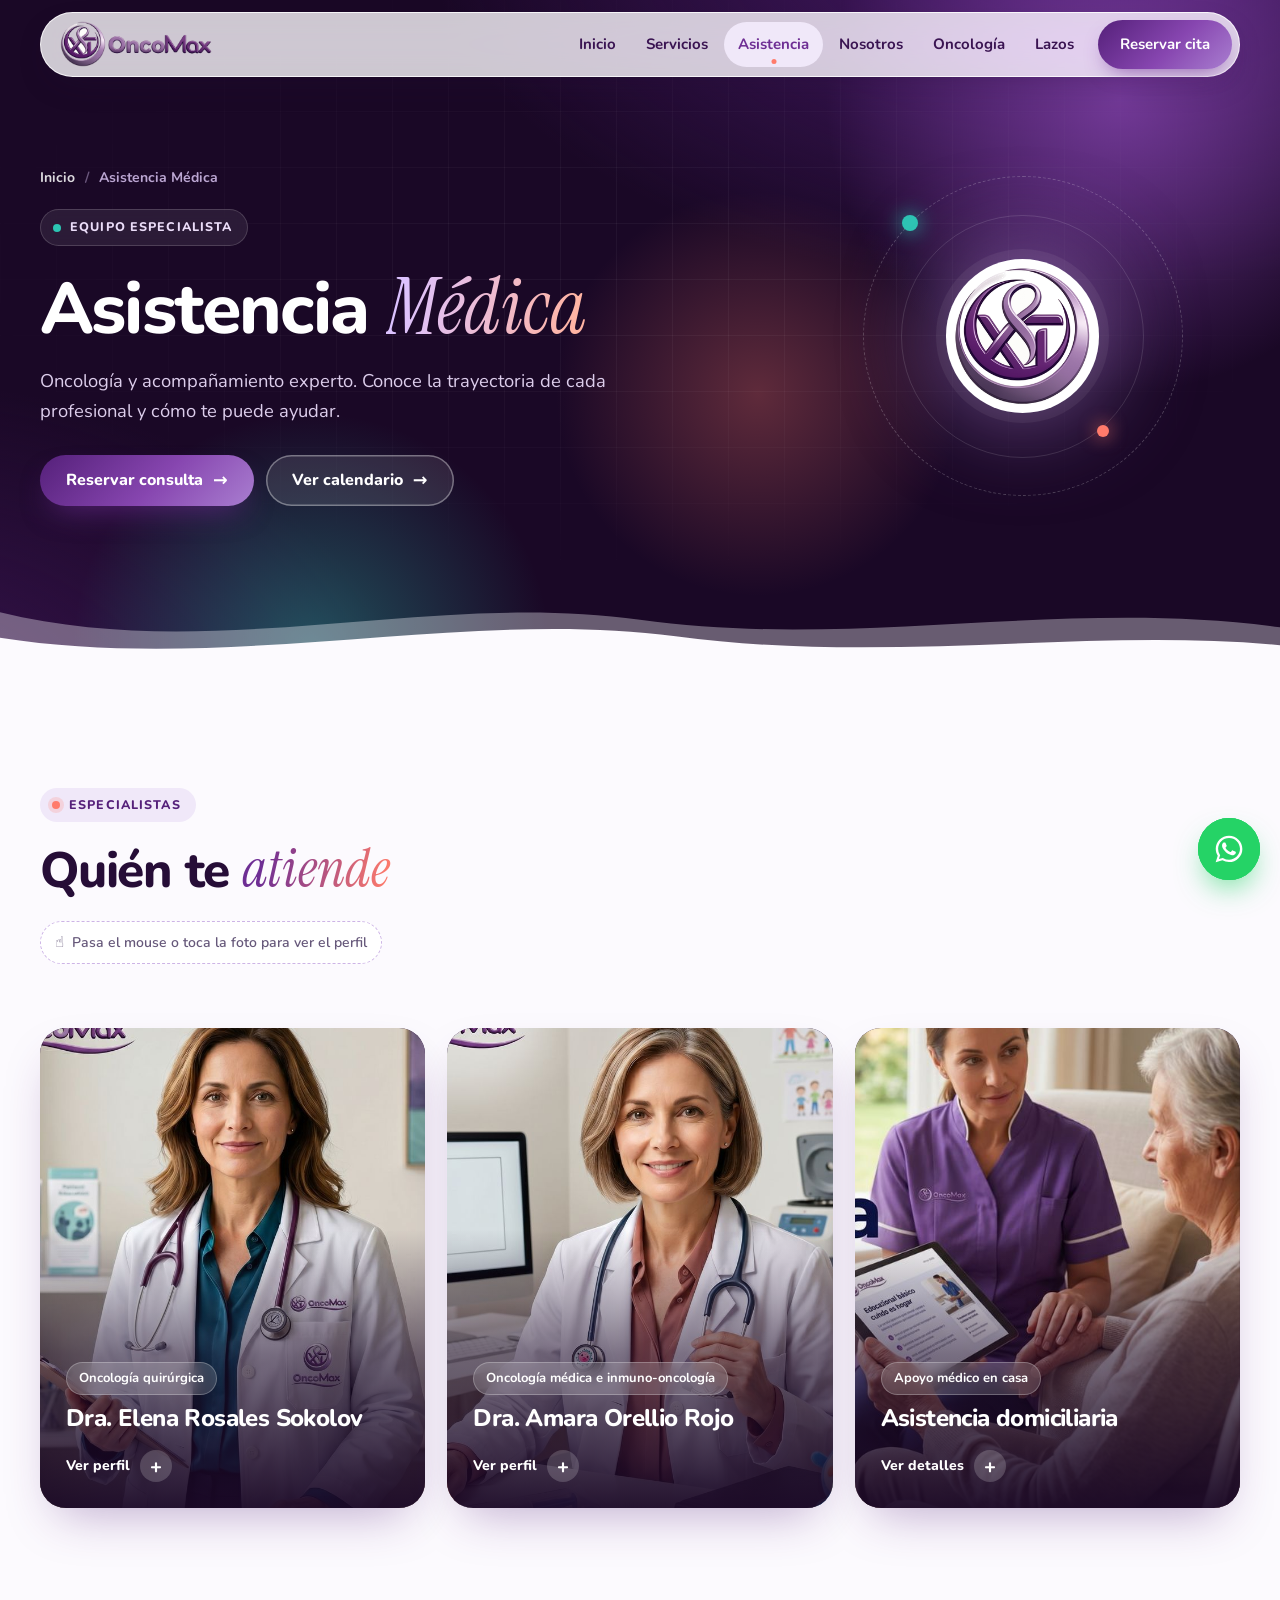
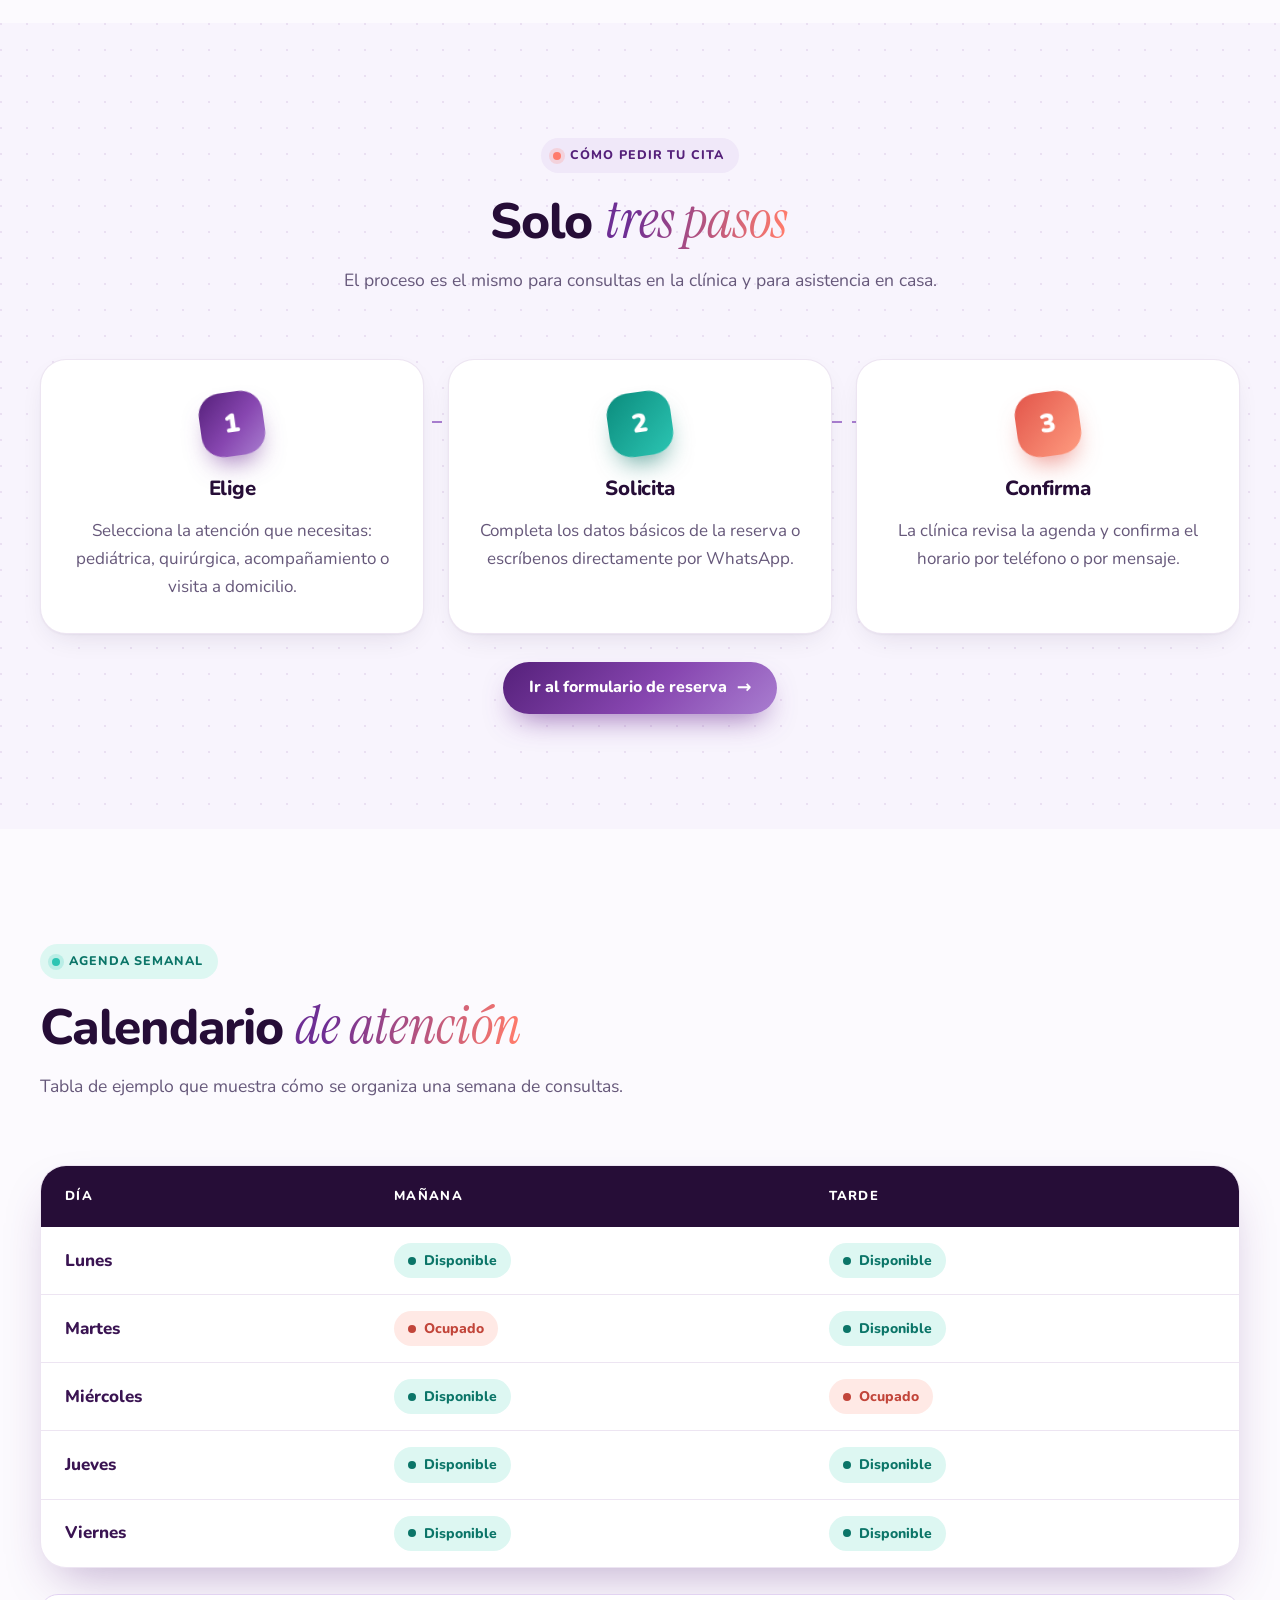
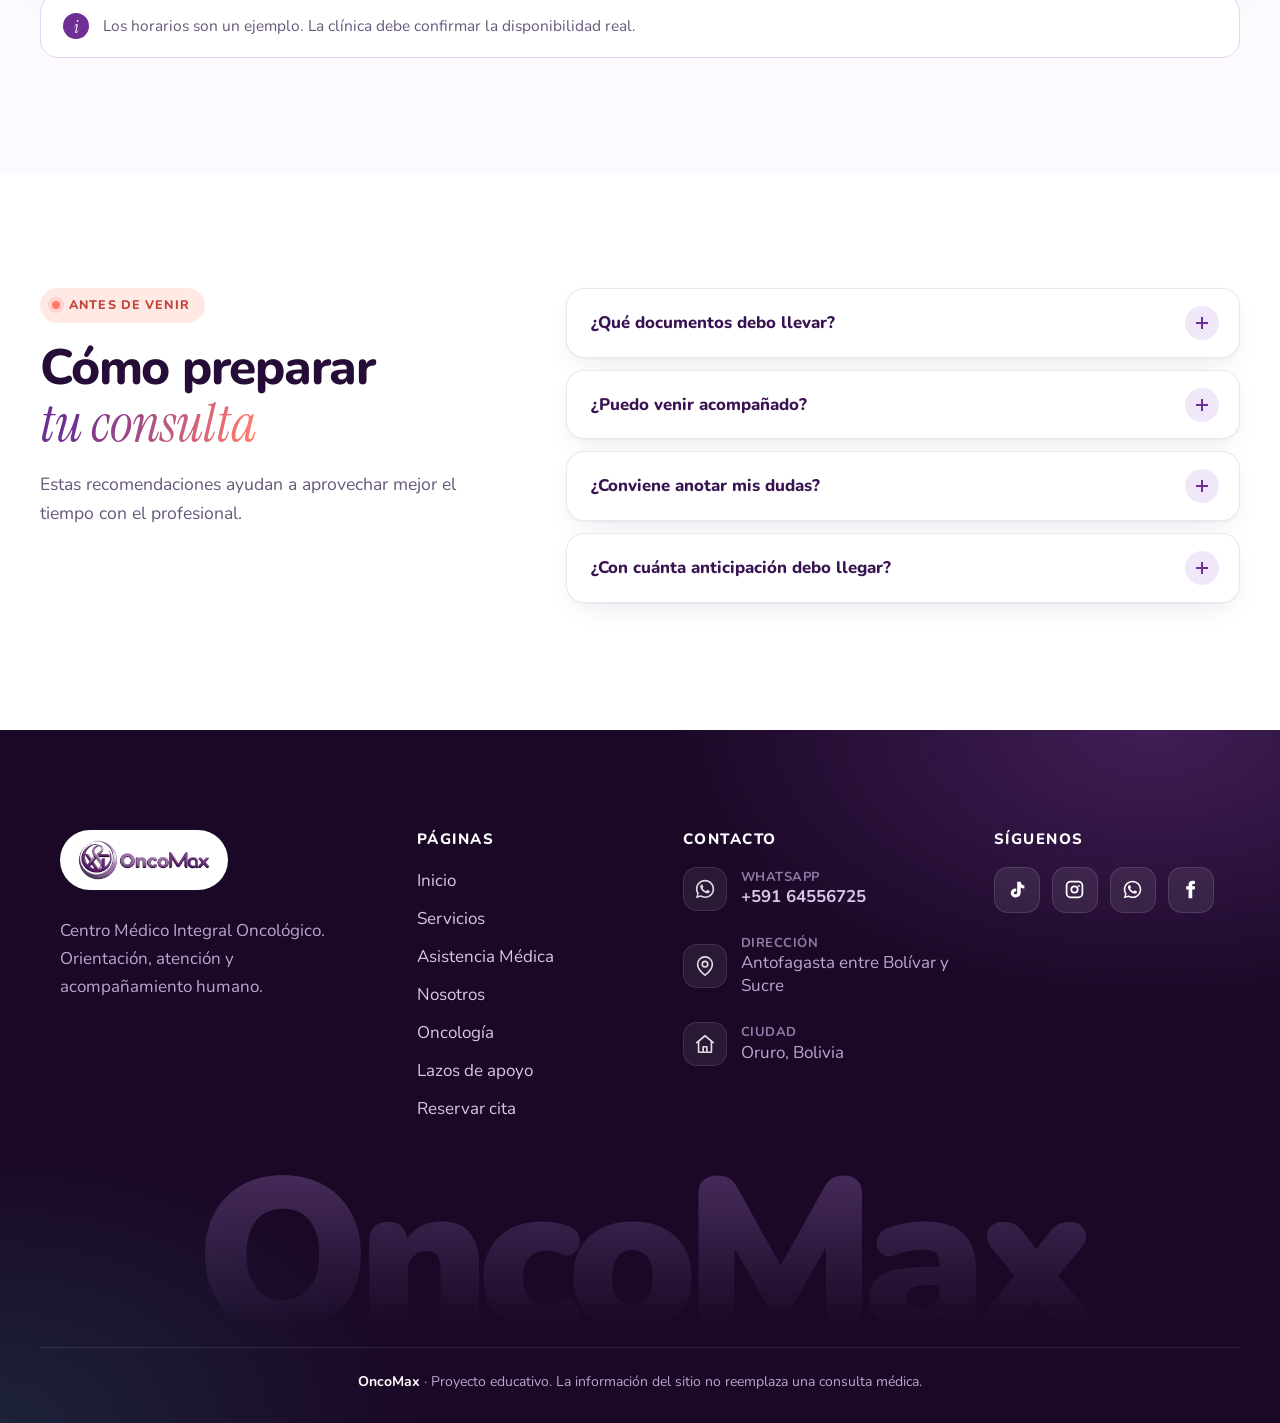
==== asistencia.html @ a29e319a "Add files via upload" ====
<!DOCTYPE html>
<html lang="es">
<head>
  <!-- Datos tecnicos de la pagina. -->
  <meta charset="UTF-8">
  <meta name="viewport" content="width=device-width, initial-scale=1.0">
  <meta name="description" content="Especialistas de OncoMax, calendario de atención y pasos para solicitar una consulta.">
  <meta name="theme-color" content="#260D37">
  <title>Asistencia Médica | OncoMax</title>
  <link rel="icon" href="assets/img/logo-simbolo.png">
  <!-- Tipografias: Nunito (redondeada como el logo) e Instrument Serif para los acentos. -->
  <link rel="preconnect" href="https://fonts.googleapis.com">
  <link rel="preconnect" href="https://fonts.gstatic.com" crossorigin>
  <link rel="stylesheet" href="https://fonts.googleapis.com/css2?family=Instrument+Serif:ital@0;1&amp;family=Nunito:wght@400..900&amp;display=swap">
  <!-- Todos los estilos del sitio viven en un solo archivo compartido. -->
  <link rel="stylesheet" href="assets/css/estilos.css">
</head>
<body>
  <!-- Barra de progreso de lectura (solo decorativa). -->
  <div class="progreso" aria-hidden="true"></div>

  <!-- ================= CABECERA ================= -->
  <header class="cabecera">
    <div class="cabecera__interior">
      <!-- El logo siempre lleva al inicio. -->
      <a class="marca" href="index.html" aria-label="OncoMax, ir al inicio">
        <img src="assets/img/logo-oncomax-horizontal.png" alt="OncoMax" width="152" height="46">
      </a>

      <!-- Casilla escondida que abre el menu en celular; el label es el boton. -->
      <input class="nav-toggle" id="nav-toggle" type="checkbox" aria-label="Abrir o cerrar el menu">
      <label class="hamburguesa" for="nav-toggle" aria-hidden="true">
        <span></span><span></span><span></span>
      </label>

      <nav class="nav" aria-label="Principal">
        <a href="index.html">Inicio</a>
        <a href="servicios.html">Servicios</a>
        <a class="activo" aria-current="page" href="asistencia.html">Asistencia</a>
        <a href="nosotros.html">Nosotros</a>
        <a href="oncologia.html">Oncología</a>
        <a href="lazos.html">Lazos</a>
        <a class="nav__cta" href="reserva.html">Reservar cita</a>
      </nav>
    </div>
  </header>

  <main>
    <!-- ================= CABECERA DE LA PAGINA ================= -->
    <section class="cabeza">
      <div class="fondo-vivo" aria-hidden="true"><span class="mancha mancha--1"></span><span class="mancha mancha--2"></span><span class="mancha mancha--3"></span></div>
      <div class="cabeza__interior">
        <div class="cabeza__texto">
          <nav class="migas entrada" aria-label="Ruta"><a href="index.html">Inicio</a><span aria-hidden="true">/</span><span>Asistencia Médica</span></nav>
          <span class="etiqueta etiqueta--brillo entrada" style="--d:1">Equipo especialista</span>
          <h1 class="entrada" style="--d:2">Asistencia <em>Médica</em></h1>
          <p class="entrada" style="--d:3">Oncología y acompañamiento experto. Conoce la trayectoria de cada
             profesional y cómo te puede ayudar.</p>
          <div class="acciones entrada" style="--d:4">
            <a class="boton" href="reserva.html">Reservar consulta</a>
            <a class="boton boton--vidrio" href="#calendario">Ver calendario</a>
          </div>
        </div>
        <div class="orbita entrada" style="--d:3" aria-hidden="true"><span></span><img src="assets/img/logo-simbolo.png" alt=""><span></span></div>
      </div>
      <svg class="ola" viewBox="0 0 1440 120" preserveAspectRatio="none" aria-hidden="true">
        <path d="M0,38 C240,108 480,8 720,48 C960,88 1200,18 1440,58 L1440,120 L0,120 Z"/>
        <path d="M0,72 C260,120 520,32 760,70 C1000,108 1220,58 1440,82 L1440,120 L0,120 Z"/>
      </svg>
    </section>

    <!-- ================= ESPECIALISTAS ================= -->
    <section class="seccion">
      <div class="seccion__interior">
        <div class="titulo-seccion revelar">
          <span class="etiqueta">Especialistas</span>
          <h2>Quién te <em>atiende</em></h2>
          <span class="pista-uso">Pasa el mouse o toca la foto para ver el perfil</span>
        </div>

        <div class="grid grid--3 escalonado">
          <article class="perfil" tabindex="0" style="--foco: 52% 35%; --zoom: 1.3">
            <!-- img muestra la foto guardada en assets/img/web (version liviana). -->
            <img class="perfil__foto" src="assets/img/web/dra-elena-rosales.jpg" alt="Dra. Elena Rosales" loading="lazy">
            <div class="perfil__base">
              <span class="chip">Oncología quirúrgica</span>
              <h2>Dra. Elena Rosales Sokolov</h2>
              <span class="pista">Ver perfil</span>
            </div>
            <div class="perfil__detalle">
              <h2>Dra. Elena Rosales Sokolov</h2>
              <p><b>Especialidad:</b> oncología quirúrgica.</p>
              <p><b>Enfoque:</b> evaluación y tratamiento quirúrgico de pacientes oncológicos,
                 con explicaciones claras antes y después del procedimiento.</p>
              <p><b>Atiende:</b> lunes, jueves y viernes.</p>
              <a class="boton boton--chico" href="reserva.html">Reservar consulta</a>
            </div>
          </article>

          <article class="perfil" tabindex="0" style="--foco: 55% 35%; --zoom: 1.3">
            <img class="perfil__foto" src="assets/img/web/dra-amara-orellio.jpg" alt="Dra. Amara Orellio" loading="lazy">
            <div class="perfil__base">
              <span class="chip">Oncología médica e inmuno-oncología</span>
              <h2>Dra. Amara Orellio Rojo</h2>
              <span class="pista">Ver perfil</span>
            </div>
            <div class="perfil__detalle">
              <h2>Dra. Amara Orellio Rojo</h2>
              <p><b>Especialidad:</b> oncología médica e inmuno-oncología.</p>
              <p><b>Enfoque:</b> tratamiento integral y seguimiento clínico del paciente
                 a lo largo de todo el proceso.</p>
              <p><b>Atiende:</b> martes, miércoles y viernes.</p>
              <a class="boton boton--chico" href="reserva.html">Reservar consulta</a>
            </div>
          </article>

          <article class="perfil" tabindex="0" style="--foco: 100% 30%; --zoom: 1.3">
            <img class="perfil__foto" src="assets/img/web/asistencia-domiciliaria.jpg" alt="Asistencia domiciliaria" loading="lazy">
            <div class="perfil__base">
              <span class="chip">Apoyo médico en casa</span>
              <h2>Asistencia domiciliaria</h2>
              <span class="pista">Ver detalles</span>
            </div>
            <div class="perfil__detalle">
              <h2>Asistencia domiciliaria</h2>
              <p><b>¿Qué es?</b> Un servicio para orientar y acompañar a pacientes que
                 necesitan apoyo médico básico desde su hogar.</p>
              <p><b>Incluye:</b> control básico, orientación de cuidados y coordinación
                 con el especialista responsable.</p>
              <a class="boton boton--chico" href="reserva.html">Solicitar visita</a>
            </div>
          </article>
        </div>
      </div>
    </section>

    <!-- ================= PASOS PARA RESERVAR ================= -->
    <section class="seccion seccion--suave">
      <div class="seccion__interior">
        <div class="titulo-seccion titulo-seccion--centro revelar">
          <span class="etiqueta">Cómo pedir tu cita</span>
          <h2>Solo <em>tres pasos</em></h2>
          <p>El proceso es el mismo para consultas en la clínica y para asistencia en casa.</p>
        </div>

        <div class="pasos escalonado">
          <article class="paso">
            <div class="paso__numero">1</div>
            <h3>Elige</h3>
            <p>Selecciona la atención que necesitas: pediátrica, quirúrgica, acompañamiento o visita a domicilio.</p>
          </article>
          <article class="paso">
            <div class="paso__numero">2</div>
            <h3>Solicita</h3>
            <p>Completa los datos básicos de la reserva o escríbenos directamente por WhatsApp.</p>
          </article>
          <article class="paso">
            <div class="paso__numero">3</div>
            <h3>Confirma</h3>
            <p>La clínica revisa la agenda y confirma el horario por teléfono o por mensaje.</p>
          </article>
        </div>

        <div class="acciones acciones--centro revelar">
          <a class="boton" href="reserva.html">Ir al formulario de reserva</a>
        </div>
      </div>
    </section>

    <!-- ================= CALENDARIO ================= -->
    <section class="seccion" id="calendario">
      <div class="seccion__interior">
        <div class="titulo-seccion revelar">
          <span class="etiqueta etiqueta--menta">Agenda semanal</span>
          <h2>Calendario <em>de atención</em></h2>
          <p>Tabla de ejemplo que muestra cómo se organiza una semana de consultas.</p>
        </div>

        <!-- La envoltura permite deslizar la tabla de lado en pantallas chicas. -->
        <div class="tabla-envoltura revelar">
          <table class="calendario">
            <thead>
              <tr><th>Día</th><th>Mañana</th><th>Tarde</th></tr>
            </thead>
            <tbody>
              <tr><td>Lunes</td><td><span class="estado estado--si">Disponible</span></td><td><span class="estado estado--si">Disponible</span></td></tr>
              <tr><td>Martes</td><td><span class="estado estado--no">Ocupado</span></td><td><span class="estado estado--si">Disponible</span></td></tr>
              <tr><td>Miércoles</td><td><span class="estado estado--si">Disponible</span></td><td><span class="estado estado--no">Ocupado</span></td></tr>
              <tr><td>Jueves</td><td><span class="estado estado--si">Disponible</span></td><td><span class="estado estado--si">Disponible</span></td></tr>
              <tr><td>Viernes</td><td><span class="estado estado--si">Disponible</span></td><td><span class="estado estado--si">Disponible</span></td></tr>
            </tbody>
          </table>
        </div>
        <!-- El calendario es demostrativo; el horario real se confirma al reservar. -->
        <p class="aviso revelar">Los horarios son un ejemplo. La clínica debe confirmar la disponibilidad real.</p>
      </div>
    </section>

    <!-- ================= PREPARAR LA CONSULTA ================= -->
    <section class="seccion seccion--blanca">
      <div class="seccion__interior dividido">
        <div class="dividido__lado revelar">
          <div class="titulo-seccion">
            <span class="etiqueta etiqueta--coral">Antes de venir</span>
            <h2>Cómo preparar <em>tu consulta</em></h2>
            <p>Estas recomendaciones ayudan a aprovechar mejor el tiempo con el profesional.</p>
          </div>
        </div>
        <div class="escalonado">
          <details>
            <summary>¿Qué documentos debo llevar?</summary>
            <p>Tu documento de identidad y los estudios médicos que tengas, aunque sean antiguos.</p>
          </details>
          <details>
            <summary>¿Puedo venir acompañado?</summary>
            <p>Sí. Una persona de confianza puede ayudarte a anotar las indicaciones del profesional.</p>
          </details>
          <details>
            <summary>¿Conviene anotar mis dudas?</summary>
            <p>Sí. Escribir las preguntas antes de la cita evita olvidarlas durante la conversación.</p>
          </details>
          <details>
            <summary>¿Con cuánta anticipación debo llegar?</summary>
            <p>Diez minutos antes del horario reservado son suficientes para el registro.</p>
          </details>
        </div>
      </div>
    </section>
  </main>

  <!-- Boton fijo: abre una conversacion de WhatsApp en otra pestaña. -->
  <a class="whatsapp-fijo" href="https://wa.me/59164556725" target="_blank" rel="noopener" aria-label="Abrir WhatsApp">
    <img src="assets/icons/whatsapp.svg" alt="">
    <span>¿Hablamos?</span>
  </a>

  <!-- ================= PIE DE PAGINA ================= -->
  <footer class="pie">
    <div class="pie__interior">
      <div>
        <a class="pie__logo" href="index.html"><img src="assets/img/logo-oncomax-horizontal.png" alt="OncoMax" width="132" height="40"></a>
        <p>Centro Médico Integral Oncológico. Orientación, atención y acompañamiento humano.</p>
      </div>
      <div>
        <h3>Páginas</h3>
        <ul>
          <li><a href="index.html">Inicio</a></li>
          <li><a href="servicios.html">Servicios</a></li>
          <li><a href="asistencia.html">Asistencia Médica</a></li>
          <li><a href="nosotros.html">Nosotros</a></li>
          <li><a href="oncologia.html">Oncología</a></li>
          <li><a href="lazos.html">Lazos de apoyo</a></li>
          <li><a href="reserva.html">Reservar cita</a></li>
        </ul>
      </div>
      <div>
        <h3>Contacto</h3>
        <ul class="lista-datos">
          <li><span class="icono icono--chico"><img src="assets/icons/whatsapp.svg" alt=""></span><span><small>WhatsApp</small><a href="https://wa.me/59164556725" target="_blank" rel="noopener">+591 64556725</a></span></li>
          <li><span class="icono icono--chico"><img src="assets/icons/ui/ubicacion.svg" alt=""></span><span><small>Dirección</small>Antofagasta entre Bolívar y Sucre</span></li>
          <li><span class="icono icono--chico"><img src="assets/icons/ui/casa.svg" alt=""></span><span><small>Ciudad</small>Oruro, Bolivia</span></li>
        </ul>
      </div>
      <div>
        <h3>Síguenos</h3>
        <!-- Por ahora TikTok e Instagram usan # porque faltan los enlaces reales. -->
        <div class="redes">
          <a href="#" aria-label="TikTok"><img src="assets/icons/tiktok.svg" alt=""></a>
          <a href="#" aria-label="Instagram"><img src="assets/icons/instagram.svg" alt=""></a>
          <a href="https://wa.me/59164556725" target="_blank" rel="noopener" aria-label="WhatsApp"><img src="assets/icons/whatsapp.svg" alt=""></a>
          <a href="https://www.facebook.com/profile.php?id=61578464102459" target="_blank" rel="noopener" aria-label="Facebook"><img src="assets/icons/facebook.svg" alt=""></a>
        </div>
      </div>
    </div>
    <!-- Palabra gigante decorativa. -->
    <div class="pie__gigante" aria-hidden="true">OncoMax</div>
    <div class="pie__abajo">
      <p><b>OncoMax</b> · Proyecto educativo. La información del sitio no reemplaza una consulta médica.</p>
    </div>
  </footer>
</body>
</html>
---- assets/css/estilos.css ----
/* ============================================================
   OncoMax - Hoja de estilos compartida (version 2).
   La paleta sale del logo: ciruela profundo, violeta y lavanda.
   Se suman dos acentos frescos que la equilibran:
     - menta: esperanza, salud, "disponible"
     - coral: calidez humana, llamados de atencion suaves
   Todo el movimiento esta hecho solo con HTML y CSS, sin JavaScript.
   ============================================================ */

/* ---------- 1. Variables ---------- */
:root {
  /* Morados del logo, del mas oscuro al mas claro. */
  --ciruela-950: #1A0826;
  --ciruela-900: #260D37;
  --ciruela-800: #3A1452;
  --violeta-700: #55207A;
  --violeta-600: #6E2E94;     /* Color principal (el del logo). */
  --violeta-500: #8746B0;
  --orquidea-400: #A97ED0;
  --lavanda-300: #CDB4E6;
  --lavanda-200: #E2D3F2;
  --lavanda-100: #F0E8F9;
  --lavanda-50:  #F8F4FD;

  /* Acentos. */
  --menta-500: #2CC5B3;
  --menta-700: #0B7568;
  --menta-100: #DDF7F2;
  --coral-500: #FF7B6B;
  --coral-700: #C2453A;
  --coral-100: #FFE9E5;

  /* Neutros. */
  --fondo: #FCFAFE;
  --blanco: #FFFFFF;
  --tinta: #22132E;
  --tinta-suave: #66587A;
  --linea: rgba(110, 46, 148, .12);

  /* Degradados reutilizables. */
  --grad-marca: linear-gradient(135deg, var(--violeta-700), var(--violeta-500) 55%, var(--orquidea-400));
  --grad-menta: linear-gradient(135deg, #0B8C7D, var(--menta-500));
  --grad-coral: linear-gradient(135deg, #E2554A, #FF9C80);
  --grad-acento: linear-gradient(100deg, var(--violeta-600) 15%, var(--coral-500) 95%);
  --grad-acento-claro: linear-gradient(100deg, #DCC2FF 10%, #FFB4A3 90%);

  /* Formas y sombras. */
  --radio-xl: 34px;
  --radio-l: 26px;
  --radio: 18px;
  --radio-s: 12px;
  --sombra-s: 0 1px 2px rgba(38, 13, 55, .04), 0 10px 30px -12px rgba(38, 13, 55, .14);
  --sombra-m: 0 22px 50px -18px rgba(85, 32, 122, .38);
  --sombra-l: 0 40px 80px -24px rgba(85, 32, 122, .55);

  /* Medidas. */
  --ancho: 1200px;
  --ancho-texto: 800px;
  --cab: 78px;                /* Alto de la cabecera flotante. */

  /* Curvas de movimiento: todas las animaciones usan estas dos. */
  --curva: cubic-bezier(.22, 1, .36, 1);       /* Frena suave al final. */
  --rebote: cubic-bezier(.34, 1.56, .64, 1);   /* Pequeño rebote. */

  --fuente: "Nunito", "Segoe UI", system-ui, -apple-system, sans-serif;
  --fuente-acento: "Instrument Serif", Georgia, "Times New Roman", serif;

  interpolate-size: allow-keywords;   /* Permite animar hasta height: auto. */
}

/* ---------- 2. Reglas generales ---------- */
*, *::before, *::after { box-sizing: border-box; }

html {
  scroll-behavior: smooth;
  scroll-padding-top: 110px;
  scrollbar-color: var(--orquidea-400) var(--lavanda-100);
  -webkit-text-size-adjust: 100%;
}

body {
  margin: 0;
  font-family: var(--fuente);
  font-size: 17px;
  line-height: 1.65;
  color: var(--tinta);
  background: var(--fondo);
  overflow-x: clip;               /* Las cintas inclinadas no generan scroll lateral. */
  -webkit-font-smoothing: antialiased;
}

img, video, iframe, svg { max-width: 100%; display: block; }
a { color: var(--violeta-600); }

h1, h2, h3 {
  margin: 0 0 16px;
  font-weight: 800;
  line-height: 1.1;
  letter-spacing: -.025em;
  color: var(--ciruela-900);
  text-wrap: balance;
}
h1 { font-size: clamp(2.5rem, 5.6vw, 4.5rem); }
h2 { font-size: clamp(2rem, 4vw, 3.1rem); }
h3 { font-size: clamp(1.15rem, 1.6vw, 1.35rem); line-height: 1.25; letter-spacing: -.01em; }
p  { margin: 0 0 14px; text-wrap: pretty; }

/* La palabra en cursiva de cada titulo usa una letra con serifa y un degradado. */
h1 em, h2 em {
  font-family: var(--fuente-acento);
  font-style: italic;
  font-weight: 400;
  font-size: 1.08em;
  letter-spacing: 0;
  padding-right: .06em;
  background: var(--grad-acento);
  -webkit-background-clip: text;
  background-clip: text;
  color: transparent;
}

::selection { background: var(--violeta-600); color: var(--blanco); }
:focus-visible { outline: 3px solid var(--menta-500); outline-offset: 3px; }

/* Texto que solo leen los lectores de pantalla. */
.sr-solo {
  position: absolute;
  width: 1px; height: 1px;
  overflow: hidden;
  clip-path: inset(50%);
  white-space: nowrap;
}

/* ---------- 3. Transicion entre paginas ----------
   Los navegadores modernos funden una pagina con la siguiente
   al hacer clic en el menu. Los demas simplemente cambian de pagina. */
@view-transition { navigation: auto; }
main { view-transition-name: contenido; }
::view-transition-old(root) { animation: .25s ease both vtDesvanecer; }
::view-transition-new(root) { animation: .35s ease both vtAparecer; }
::view-transition-old(contenido) { animation: .3s var(--curva) both vtSalir; }
::view-transition-new(contenido) { animation: .6s var(--curva) both vtEntrar; }
@keyframes vtDesvanecer { to { opacity: 0; } }
@keyframes vtAparecer { from { opacity: 0; } }
@keyframes vtSalir { to { opacity: 0; transform: translateY(-16px); } }
@keyframes vtEntrar { from { opacity: 0; transform: translateY(28px); } }

/* ---------- 4. Barra de progreso de lectura ----------
   Se llena de izquierda a derecha segun cuanto bajamos en la pagina. */
.progreso {
  position: fixed;
  inset: 0 0 auto 0;
  height: 4px;
  z-index: 300;
  pointer-events: none;
  background: linear-gradient(90deg, var(--menta-500), var(--violeta-500), var(--coral-500));
  transform-origin: 0 50%;
  transform: scaleX(0);
}
@supports (animation-timeline: scroll()) {
  .progreso { animation: llenarAncho linear both; animation-timeline: scroll(root); }
}
@keyframes llenarAncho { to { transform: scaleX(1); } }

/* ---------- 5. Cabecera flotante y menu ---------- */
.cabecera {
  position: sticky;
  top: 0;
  z-index: 100;
  padding: 12px 16px 0;
  pointer-events: none;           /* Solo la "pastilla" recibe clics. */
}

.cabecera__interior {
  position: relative;
  max-width: var(--ancho);
  margin: auto;
  padding: 8px 8px 8px 20px;
  display: flex;
  align-items: center;
  justify-content: space-between;
  gap: 16px;
  pointer-events: auto;
}
/* El vidrio esmerilado va en una capa aparte: asi el menu de celular
   (position: fixed) puede ocupar toda la pantalla. */
.cabecera__interior::before {
  content: "";
  position: absolute;
  inset: 0;
  z-index: -1;
  border-radius: 999px;
  background: rgba(255, 255, 255, .78);
  border: 1px solid rgba(255, 255, 255, .8);
  -webkit-backdrop-filter: blur(18px) saturate(1.6);
  backdrop-filter: blur(18px) saturate(1.6);
  box-shadow: 0 12px 34px -14px rgba(38, 13, 55, .35);
}
/* Al bajar, la cabecera se vuelve mas solida. */
@supports (animation-timeline: scroll()) {
  .cabecera__interior::before {
    animation: cabeceraSolida linear both;
    animation-timeline: scroll(root);
    animation-range: 0 220px;
  }
}
@keyframes cabeceraSolida {
  from { background: rgba(255, 255, 255, .62); box-shadow: 0 8px 24px -16px rgba(38, 13, 55, .2); }
  to   { background: rgba(255, 255, 255, .9); box-shadow: 0 16px 40px -14px rgba(38, 13, 55, .38); }
}

.marca { display: block; flex: none; }
.marca img { height: 46px; width: auto; transition: transform .6s var(--rebote); }
.marca:hover img { transform: scale(1.05) rotate(-1.5deg); }

/* La casilla que abre y cierra el menu en celular. Es invisible,
   pero sigue existiendo para que el teclado tambien pueda usarla. */
.nav-toggle { position: absolute; opacity: 0; width: 1px; height: 1px; pointer-events: none; }

/* Boton de tres lineas: en computadora esta oculto. */
.hamburguesa {
  display: none;
  position: relative;
  width: 50px;
  height: 50px;
  border-radius: 50%;
  background: var(--ciruela-900);
  cursor: pointer;
  flex: none;
  transition: transform .4s var(--rebote), background .3s;
}
.hamburguesa:hover { transform: scale(1.06); }
.hamburguesa span {
  position: absolute;
  left: 15px;
  width: 20px;
  height: 2.5px;
  border-radius: 3px;
  background: var(--blanco);
  transition: transform .5s var(--rebote), opacity .3s, width .3s;
}
.hamburguesa span:nth-child(1) { top: 17px; }
.hamburguesa span:nth-child(2) { top: 24px; width: 14px; }
.hamburguesa span:nth-child(3) { top: 31px; }
/* Con la casilla marcada, las lineas forman una X. */
.nav-toggle:checked ~ .hamburguesa { background: var(--coral-500); }
.nav-toggle:checked ~ .hamburguesa span:nth-child(1) { transform: translateY(7px) rotate(45deg); }
.nav-toggle:checked ~ .hamburguesa span:nth-child(2) { opacity: 0; transform: translateX(-8px); }
.nav-toggle:checked ~ .hamburguesa span:nth-child(3) { transform: translateY(-7px) rotate(-45deg); }
.nav-toggle:focus-visible ~ .hamburguesa { outline: 3px solid var(--menta-500); outline-offset: 3px; }

.nav { display: flex; align-items: center; gap: 2px; }
.nav a {
  position: relative;
  padding: 10px 14px;
  border-radius: 999px;
  color: var(--ciruela-800);
  text-decoration: none;
  font-weight: 700;
  font-size: 15px;
  transition: color .3s, background-color .3s, transform .4s var(--rebote);
}
/* Puntito coral que aparece debajo del enlace. */
.nav a::after {
  content: "";
  position: absolute;
  left: 50%;
  bottom: 3px;
  width: 5px;
  height: 5px;
  border-radius: 50%;
  background: var(--coral-500);
  transform: translateX(-50%) scale(0);
  transition: transform .4s var(--rebote);
}
.nav a:hover { color: var(--violeta-600); background: var(--lavanda-100); }
.nav a:hover::after,
.nav a.activo::after { transform: translateX(-50%) scale(1); }
.nav a.activo { color: var(--violeta-600); background: var(--lavanda-100); }

/* "Reserva" se destaca como boton dentro del menu. */
.nav a.nav__cta {
  margin-left: 8px;
  padding: 12px 22px;
  color: var(--blanco);
  background: var(--grad-marca);
  box-shadow: 0 10px 22px -10px rgba(110, 46, 148, .8);
}
.nav a.nav__cta::after { display: none; }
.nav a.nav__cta:hover { transform: translateY(-2px); }
.nav a.nav__cta.activo { box-shadow: 0 0 0 3px var(--lavanda-200), 0 10px 22px -10px rgba(110, 46, 148, .8); }

/* Bloquea el scroll de la pagina mientras el menu de celular esta abierto. */
body:has(.nav-toggle:checked) { overflow: hidden; }

/* ---------- 6. Botones ---------- */
.boton {
  position: relative;
  display: inline-flex;
  align-items: center;
  justify-content: center;
  gap: 10px;
  padding: 16px 26px;
  border: 0;
  border-radius: 999px;
  background: var(--grad-marca);
  color: var(--blanco);
  font: 800 16px/1.1 var(--fuente);
  text-decoration: none;
  cursor: pointer;
  overflow: hidden;
  isolation: isolate;
  box-shadow: 0 14px 30px -12px rgba(110, 46, 148, .75);
  transition: transform .45s var(--rebote), box-shadow .45s, background-color .3s, color .3s;
}
/* Destello que cruza el boton al pasar el mouse. */
.boton::before {
  content: "";
  position: absolute;
  inset: 0;
  z-index: -1;
  background: linear-gradient(110deg, transparent 30%, rgba(255, 255, 255, .38) 50%, transparent 70%);
  transform: translateX(-120%);
  transition: transform .9s var(--curva);
}
/* Flecha que se adelanta un poco. */
.boton::after { content: "\2192"; font-size: 1.1em; transition: transform .45s var(--rebote); }
.boton:hover { transform: translateY(-3px); box-shadow: 0 20px 40px -14px rgba(110, 46, 148, .85); }
.boton:hover::before { transform: translateX(120%); }
.boton:hover::after { transform: translateX(5px); }
.boton:active { transform: translateY(0) scale(.97); }

.boton--claro {
  background: var(--blanco);
  color: var(--violeta-600);
  box-shadow: inset 0 0 0 2px var(--lavanda-200), 0 10px 24px -16px rgba(85, 32, 122, .5);
}
.boton--claro:hover { box-shadow: inset 0 0 0 2px var(--violeta-500), 0 16px 30px -16px rgba(85, 32, 122, .6); }

/* Para fondos oscuros. */
.boton--vidrio {
  background: rgba(255, 255, 255, .1);
  color: var(--blanco);
  box-shadow: inset 0 0 0 1.5px rgba(255, 255, 255, .35);
  -webkit-backdrop-filter: blur(8px);
  backdrop-filter: blur(8px);
}
.boton--vidrio:hover { background: rgba(255, 255, 255, .18); box-shadow: inset 0 0 0 1.5px rgba(255, 255, 255, .7); }

.boton--menta { background: var(--grad-menta); box-shadow: 0 14px 30px -12px rgba(11, 117, 104, .7); }
.boton--blanco { background: var(--blanco); color: var(--violeta-700); box-shadow: 0 14px 30px -14px rgba(0, 0, 0, .45); }
.boton--chico { padding: 12px 20px; font-size: 15px; }

.acciones { display: flex; flex-wrap: wrap; gap: 12px; margin-top: 28px; }
.acciones--centro,
.titulo-seccion--centro .acciones { justify-content: center; }

/* ---------- 7. Etiquetas y chips ---------- */
.etiqueta {
  display: inline-flex;
  align-items: center;
  gap: 9px;
  margin-bottom: 18px;
  padding: 7px 15px 7px 12px;
  border-radius: 999px;
  background: var(--lavanda-100);
  color: var(--violeta-700);
  font-size: 12.5px;
  font-weight: 800;
  letter-spacing: .09em;
  text-transform: uppercase;
}
.etiqueta::before {
  content: "";
  width: 8px;
  height: 8px;
  border-radius: 50%;
  background: var(--coral-500);
  box-shadow: 0 0 0 4px rgba(255, 123, 107, .2);
}
/* Version para fondos oscuros, con un punto que late. */
.etiqueta--brillo {
  background: rgba(255, 255, 255, .08);
  color: #EBDDF9;
  border: 1px solid rgba(255, 255, 255, .16);
  -webkit-backdrop-filter: blur(8px);
  backdrop-filter: blur(8px);
}
.etiqueta--brillo::before { background: var(--menta-500); box-shadow: none; animation: latido 2.2s ease-out infinite; }
.etiqueta--menta { background: var(--menta-100); color: var(--menta-700); }
.etiqueta--menta::before { background: var(--menta-500); box-shadow: 0 0 0 4px rgba(44, 197, 179, .2); }
.etiqueta--coral { background: var(--coral-100); color: var(--coral-700); }
.etiqueta--blanca { background: rgba(255, 255, 255, .16); color: var(--blanco); }
.etiqueta--blanca::before { background: var(--blanco); box-shadow: none; }
.etiqueta--numero::before { display: none; }

@keyframes latido {
  0%   { box-shadow: 0 0 0 0 rgba(44, 197, 179, .7); }
  70%  { box-shadow: 0 0 0 10px rgba(44, 197, 179, 0); }
  100% { box-shadow: 0 0 0 0 rgba(44, 197, 179, 0); }
}

/* Chip pequeño que se usa sobre fotos. */
.chip {
  display: inline-block;
  padding: 5px 12px;
  border-radius: 999px;
  background: rgba(255, 255, 255, .16);
  border: 1px solid rgba(255, 255, 255, .25);
  -webkit-backdrop-filter: blur(8px);
  backdrop-filter: blur(8px);
  color: var(--blanco);
  font-size: 13px;
  font-weight: 700;
  margin-bottom: 10px;
}

/* Icono dentro de un cuadrito redondeado. */
.icono {
  display: grid;
  place-items: center;
  flex: none;
  width: 58px;
  height: 58px;
  border-radius: 18px;
  background: linear-gradient(145deg, var(--lavanda-100), var(--lavanda-200));
  box-shadow: inset 0 0 0 1px rgba(255, 255, 255, .7);
  transition: transform .6s var(--rebote), background .4s;
}
.icono img { width: 28px; height: 28px; }
.icono--menta { background: linear-gradient(145deg, var(--menta-100), #BFEFE7); }
.icono--coral { background: linear-gradient(145deg, var(--coral-100), #FFD3CB); }
.icono--chico { width: 44px; height: 44px; border-radius: 14px; }
.icono--chico img { width: 22px; height: 22px; }

/* ---------- 8. Secciones ---------- */
main { display: block; }

.seccion { position: relative; padding: clamp(72px, 9vw, 124px) 20px; }
.seccion__interior { position: relative; max-width: var(--ancho); margin: auto; }
.seccion--angosta .seccion__interior { max-width: var(--ancho-texto); }
.seccion--blanca { background: var(--blanco); }
/* Fondo lavanda con una trama de puntitos. */
.seccion--suave {
  background:
    radial-gradient(circle at 1px 1px, rgba(110, 46, 148, .1) 1px, transparent 0) 0 0 / 26px 26px,
    var(--lavanda-50);
}

.titulo-seccion { max-width: 720px; margin-bottom: clamp(40px, 5vw, 64px); }
.titulo-seccion p { color: var(--tinta-suave); font-size: 1.1rem; max-width: 60ch; }
.titulo-seccion--centro { text-align: center; margin-left: auto; margin-right: auto; }
.titulo-seccion--centro p { margin-left: auto; margin-right: auto; }

/* Aviso pequeño de como usar las tarjetas. */
.pista-uso {
  display: inline-flex;
  align-items: center;
  gap: 8px;
  margin-top: 6px;
  padding: 8px 14px;
  border-radius: 999px;
  background: var(--blanco);
  border: 1px dashed var(--lavanda-300);
  color: var(--tinta-suave);
  font-size: 14px;
  font-weight: 600;
}
.pista-uso::before { content: "\261D"; font-size: 15px; animation: tocar 1.8s var(--curva) infinite; }
@keyframes tocar { 0%, 100% { transform: translateY(0); } 50% { transform: translateY(-4px); } }

/* ---------- 9. Fondo vivo (manchas de color que flotan) ----------
   Se usa en la portada, en la cabecera de cada pagina y en los llamados. */
.fondo-vivo {
  position: absolute;
  inset: 0;
  z-index: -1;
  overflow: hidden;
  background:
    radial-gradient(1100px 600px at 85% -10%, #4B1C6E 0%, transparent 60%),
    radial-gradient(900px 600px at -10% 110%, #3A1452 0%, transparent 60%),
    var(--ciruela-950);
}
/* Cuadricula muy suave que se desvanece hacia los bordes. */
.fondo-vivo::after {
  content: "";
  position: absolute;
  inset: 0;
  background-image:
    linear-gradient(rgba(255, 255, 255, .045) 1px, transparent 1px),
    linear-gradient(90deg, rgba(255, 255, 255, .045) 1px, transparent 1px);
  background-size: 56px 56px;
  -webkit-mask-image: radial-gradient(ellipse 70% 60% at 50% 40%, #000 20%, transparent 80%);
  mask-image: radial-gradient(ellipse 70% 60% at 50% 40%, #000 20%, transparent 80%);
}
.mancha {
  position: absolute;
  border-radius: 50%;
  animation: flotar 20s ease-in-out infinite alternate;
}
.mancha--1 { width: 640px; height: 640px; top: -220px; right: -160px; background: radial-gradient(circle, rgba(135, 70, 176, .75), transparent 65%); }
.mancha--2 { width: 520px; height: 520px; bottom: -240px; left: 4%; background: radial-gradient(circle, rgba(44, 197, 179, .38), transparent 65%); animation-duration: 24s; animation-delay: -8s; }
.mancha--3 { width: 440px; height: 440px; top: 26%; left: 42%; background: radial-gradient(circle, rgba(255, 123, 107, .3), transparent 65%); animation-duration: 28s; animation-delay: -4s; }
@keyframes flotar {
  0%   { transform: translate(0, 0) scale(1); }
  50%  { transform: translate(50px, -40px) scale(1.12); }
  100% { transform: translate(-40px, 50px) scale(.94); }
}

/* Ola que separa un bloque oscuro del siguiente. */
.ola {
  position: absolute;
  left: 0;
  right: 0;
  bottom: -1px;
  width: 100%;
  height: clamp(50px, 7vw, 110px);
  color: var(--fondo);
  pointer-events: none;
}
.ola path { fill: currentColor; }
.ola path:first-child { opacity: .35; }
.ola--blanca { color: var(--blanco); }
.ola--suave { color: var(--lavanda-50); }

/* ---------- 10. Portada del inicio ---------- */
.portada {
  position: relative;
  isolation: isolate;
  overflow: hidden;
  margin-top: calc(-1 * var(--cab));     /* Sube por detras de la cabecera flotante. */
  padding: calc(var(--cab) + clamp(48px, 7vw, 96px)) 20px clamp(120px, 14vw, 190px);
  color: var(--blanco);
}
.portada__interior {
  max-width: var(--ancho);
  margin: auto;
  display: grid;
  grid-template-columns: 1.12fr .88fr;
  gap: clamp(40px, 6vw, 80px);
  align-items: center;
}
.portada h1 { color: var(--blanco); font-size: clamp(2.6rem, 5.4vw, 4.6rem); }
.portada h1 em { background-image: var(--grad-acento-claro); }
.portada__marca {
  display: block;
  margin-bottom: 10px;
  font-size: 1.15rem;
  font-weight: 800;
  letter-spacing: .02em;
  color: var(--lavanda-300);
}
.portada__texto > p { color: #DCCDEB; font-size: 1.15rem; max-width: 52ch; }

/* Fila de fotos superpuestas + dato de confianza. */
.confianza { display: flex; align-items: center; gap: 16px; margin-top: 36px; flex-wrap: wrap; }
.avatares { display: flex; }
.avatares img {
  width: 48px;
  height: 48px;
  border-radius: 50%;
  object-fit: cover;
  object-position: var(--foco, 50% 30%);
  border: 3px solid var(--ciruela-950);
  margin-left: -14px;
  transition: transform .45s var(--rebote);
}
.avatares img:first-child { margin-left: 0; }
.avatares img:hover { transform: translateY(-6px) scale(1.12); position: relative; z-index: 1; }
.confianza p { margin: 0; color: #CDBBE0; font-size: 15px; line-height: 1.4; }
.confianza b { display: block; color: var(--blanco); font-size: 1.15rem; }

/* Lado derecho: el video en un marco de celular, con tarjetitas que flotan. */
.portada__visual { position: relative; justify-self: center; width: min(100%, 420px); padding: 20px 40px; }
.telefono {
  position: relative;
  width: min(100%, 300px);
  margin: auto;
  padding: 10px;
  border-radius: 42px;
  background: linear-gradient(160deg, rgba(255, 255, 255, .3), rgba(255, 255, 255, .06));
  border: 1px solid rgba(255, 255, 255, .25);
  box-shadow: 0 50px 90px -30px rgba(0, 0, 0, .7), 0 0 0 1px rgba(0, 0, 0, .2);
  transform: rotate(3deg);
  transition: transform .9s var(--curva);
  animation: levitar 7s ease-in-out infinite;
}
.portada__visual:hover .telefono { transform: rotate(0deg) scale(1.02); }
.video {
  display: block;
  width: 100%;
  aspect-ratio: 9 / 16;      /* Formato vertical, como TikTok. */
  object-fit: cover;
  border-radius: 33px;
  background: var(--ciruela-900);
}
@keyframes levitar {
  0%, 100% { translate: 0 0; }
  50%      { translate: 0 -14px; }
}

.flotante {
  position: absolute;
  z-index: 2;
  display: flex;
  align-items: center;
  gap: 12px;
  padding: 12px 16px 12px 12px;
  border-radius: 20px;
  background: rgba(255, 255, 255, .94);
  color: var(--tinta);
  box-shadow: 0 24px 50px -20px rgba(0, 0, 0, .6);
  line-height: 1.2;
  animation: levitar 6s ease-in-out infinite;
}
.flotante b { display: block; font-size: 17px; color: var(--ciruela-900); }
.flotante small { color: var(--tinta-suave); font-size: 13px; font-weight: 600; }
.flotante--1 { top: 16%; left: -8%; animation-delay: -2s; }
.flotante--2 { bottom: 14%; right: -10%; animation-delay: -4s; }
.video-pie {
  position: absolute;
  z-index: 2;
  top: 0;
  right: 6%;
  margin: 0;
  padding: 8px 14px;
  border-radius: 999px;
  background: var(--coral-500);
  color: var(--blanco);
  font-size: 13px;
  font-weight: 800;
  box-shadow: 0 12px 24px -10px rgba(255, 123, 107, .8);
  transform: rotate(4deg);
}

/* Sello circular con texto que gira alrededor del simbolo del logo. */
.sello {
  position: absolute;
  z-index: 3;
  left: -4%;
  bottom: -2%;
  width: 132px;
  height: 132px;
  display: grid;
  place-items: center;
  border-radius: 50%;
  background: var(--ciruela-900);
  box-shadow: 0 20px 40px -14px rgba(0, 0, 0, .6), inset 0 0 0 1px rgba(255, 255, 255, .15);
  text-decoration: none;
  transition: transform .6s var(--rebote);
}
.sello:hover { transform: scale(1.08); }
.sello svg { position: absolute; inset: 0; width: 100%; height: 100%; animation: girar 18s linear infinite; }
.sello text { fill: #E6D6F7; font: 800 13.5px var(--fuente); letter-spacing: 3.2px; text-transform: uppercase; }
.sello img { width: 60px; height: 60px; border-radius: 50%; background: var(--blanco); padding: 3px; }
@keyframes girar { to { transform: rotate(360deg); } }

/* ---------- 11. Cabecera de las paginas internas ---------- */
.cabeza {
  position: relative;
  isolation: isolate;
  overflow: hidden;
  margin-top: calc(-1 * var(--cab));
  padding: calc(var(--cab) + clamp(48px, 7vw, 90px)) 20px clamp(110px, 13vw, 170px);
  color: var(--blanco);
}
.cabeza__interior {
  max-width: var(--ancho);
  margin: auto;
  display: grid;
  grid-template-columns: 1.25fr .75fr;
  gap: 40px;
  align-items: center;
}
.cabeza h1 { color: var(--blanco); }
.cabeza h1 em { background-image: var(--grad-acento-claro); }
.cabeza__texto > p { color: #DCCDEB; font-size: 1.15rem; max-width: 58ch; }

/* Migas de pan: "Inicio / Servicios". */
.migas { display: flex; align-items: center; gap: 10px; margin-bottom: 20px; font-size: 14px; font-weight: 700; color: #BBA6D2; }
.migas a { color: var(--blanco); text-decoration: none; opacity: .85; transition: opacity .3s; }
.migas a:hover { opacity: 1; text-decoration: underline; }
.migas span[aria-hidden] { opacity: .5; }

/* Enlaces rapidos dentro de la cabecera (ej. Oncologia). */
.saltos { display: flex; flex-wrap: wrap; gap: 10px; margin-top: 26px; }
.saltos a {
  padding: 10px 18px;
  border-radius: 999px;
  color: var(--blanco);
  text-decoration: none;
  font-weight: 700;
  font-size: 15px;
  background: rgba(255, 255, 255, .08);
  border: 1px solid rgba(255, 255, 255, .2);
  transition: background .3s, transform .4s var(--rebote);
}
.saltos a:hover { background: rgba(255, 255, 255, .18); transform: translateY(-3px); }

/* Orbita: el simbolo del logo con anillos que giran a su alrededor. */
.orbita { position: relative; justify-self: center; width: min(100%, 320px); aspect-ratio: 1; }
.orbita img {
  position: absolute;
  inset: 26%;
  width: 48%;
  height: 48%;
  border-radius: 50%;
  background: var(--blanco);
  padding: 6px;
  box-shadow: 0 0 0 10px rgba(255, 255, 255, .06), 0 0 90px 10px rgba(169, 126, 208, .55);
  animation: levitar 6s ease-in-out infinite;
}
.orbita span {
  position: absolute;
  inset: 0;
  border-radius: 50%;
  border: 1.5px dashed rgba(255, 255, 255, .22);
  animation: girar 30s linear infinite;
}
.orbita span:nth-child(3) { inset: 12%; border-style: solid; border-color: rgba(255, 255, 255, .12); animation-duration: 22s; animation-direction: reverse; }
/* Cada anillo lleva un planetita de color. */
.orbita span::before {
  content: "";
  position: absolute;
  top: 12%;
  left: 12%;
  width: 16px;
  height: 16px;
  border-radius: 50%;
  background: var(--menta-500);
  box-shadow: 0 0 20px var(--menta-500);
}
.orbita span:nth-child(3)::before { top: auto; left: auto; bottom: 8%; right: 14%; width: 12px; height: 12px; background: var(--coral-500); box-shadow: 0 0 18px var(--coral-500); }

/* ---------- 12. Cinta de palabras en movimiento ---------- */
.cintas { position: relative; z-index: 2; margin: -54px 0 0; padding: 30px 0; overflow: hidden; }
.cinta {
  width: 108%;
  margin-left: -4%;
  padding: 16px 0;
  background: var(--grad-marca);
  color: var(--blanco);
  transform: rotate(-2deg);
  box-shadow: 0 20px 40px -20px rgba(85, 32, 122, .6);
  overflow: hidden;
}
.cinta--atras {
  position: absolute;
  top: 30px;
  left: 0;
  background: var(--menta-100);
  color: var(--menta-700);
  transform: rotate(1.6deg);
  box-shadow: none;
}
.cinta__pista { display: flex; width: max-content; animation: desplazar 46s linear infinite; }
.cinta--atras .cinta__pista { animation-direction: reverse; animation-duration: 60s; }
.cintas:hover .cinta__pista { animation-play-state: paused; }
.cinta ul { display: flex; gap: 40px; margin: 0; padding: 0 40px 0 0; list-style: none; }
.cinta li {
  display: flex;
  align-items: center;
  gap: 40px;
  font-size: clamp(17px, 2vw, 22px);
  font-weight: 800;
  white-space: nowrap;
}
.cinta li::after { content: "\2726"; color: var(--coral-500); font-size: .9em; }
.cinta--atras li::after { color: var(--menta-500); }
@keyframes desplazar { to { transform: translateX(-50%); } }

/* ---------- 13. Cifras con contador animado ----------
   @property registra --num como numero entero; asi el navegador puede
   animarlo de 0 al valor final y counter() lo muestra como texto. */
@property --num { syntax: "<integer>"; inherits: false; initial-value: 0; }

.cifras { display: grid; grid-template-columns: repeat(4, 1fr); gap: 18px; }
.cifras--3 { grid-template-columns: repeat(3, 1fr); }
.cifra {
  position: relative;
  overflow: hidden;
  padding: 30px 26px;
  border-radius: var(--radio-l);
  background: var(--blanco);
  border: 1px solid var(--linea);
  box-shadow: var(--sombra-s);
  transition: transform .6s var(--rebote), box-shadow .5s;
}
.cifra:hover { transform: translateY(-8px) rotate(-1deg); box-shadow: var(--sombra-m); }
.cifra b {
  display: block;
  margin: 18px 0 6px;
  font-size: clamp(2.6rem, 4.4vw, 3.6rem);
  font-weight: 900;
  line-height: 1;
  letter-spacing: -.04em;
  background: var(--grad-acento);
  -webkit-background-clip: text;
  background-clip: text;
  color: transparent;
}
.cifra > span:last-child { color: var(--tinta-suave); font-weight: 600; font-size: 15px; }
/* La primera cifra va en oscuro para romper la repeticion. */
.cifra--oscura { background: var(--ciruela-900); border-color: transparent; }
.cifra--oscura b { background-image: var(--grad-acento-claro); }
.cifra--oscura > span:last-child { color: #CDBBE0; }
.cifra--oscura .icono { background: rgba(255, 255, 255, .1); box-shadow: none; }
.cifra--oscura .icono img { filter: brightness(0) invert(1); }
/* Circulo decorativo en la esquina. */
.cifra::after {
  content: "";
  position: absolute;
  right: -40px;
  top: -40px;
  width: 120px;
  height: 120px;
  border-radius: 50%;
  background: radial-gradient(circle, var(--lavanda-100), transparent 70%);
  transition: transform .8s var(--curva);
}
.cifra--oscura::after { background: radial-gradient(circle, rgba(135, 70, 176, .6), transparent 70%); }
.cifra:hover::after { transform: scale(1.8); }

.contador {
  --num: var(--fin);
  counter-reset: num var(--num);
  animation: contar 2.2s var(--curva) both;
}
.contador::before { content: attr(data-antes) counter(num) attr(data-despues); }
@keyframes contar { from { --num: var(--desde, 0); } }

/* ---------- 14. Tarjeta giratoria (flip) ----------
   Al pasar el mouse, tocarla o llegar con el teclado, la tarjeta
   gira y muestra su otra cara. Las dos caras ocupan la misma celda
   de una cuadricula, asi la tarjeta toma la altura de la mas alta. */
.grid { display: grid; gap: 22px; }
.grid--2 { grid-template-columns: repeat(auto-fit, minmax(min(100%, 340px), 1fr)); }
.grid--3 { grid-template-columns: repeat(auto-fit, minmax(min(100%, 290px), 1fr)); }
.grid--4 { grid-template-columns: repeat(auto-fit, minmax(min(100%, 240px), 1fr)); }

.flip { position: relative; perspective: 1400px; cursor: pointer; outline: none; }
.flip__interior {
  position: relative;
  display: grid;
  height: 100%;
  transform-style: preserve-3d;
  transition: transform .9s var(--curva);
}
.flip:hover .flip__interior,
.flip:focus-within .flip__interior { transform: rotateY(180deg); }

.flip__cara {
  grid-area: 1 / 1;
  position: relative;
  overflow: hidden;
  display: flex;
  flex-direction: column;
  align-items: flex-start;
  padding: 30px;
  border-radius: var(--radio-l);
  -webkit-backface-visibility: hidden;
  backface-visibility: hidden;
}
.flip__frente { background: var(--blanco); border: 1px solid var(--linea); box-shadow: var(--sombra-s); }
/* Mancha lavanda en la esquina del frente. */
.flip__frente::before {
  content: "";
  position: absolute;
  right: -60px;
  bottom: -60px;
  width: 180px;
  height: 180px;
  border-radius: 50%;
  background: radial-gradient(circle, var(--lavanda-100), transparent 70%);
}
.flip__frente .icono { margin-bottom: 22px; }
.flip__frente p { color: var(--tinta-suave); }

.flip__atras {
  transform: rotateY(180deg);
  justify-content: center;
  background: var(--grad-marca);
  color: var(--blanco);
  box-shadow: var(--sombra-m);
}
/* Circulos de luz en el reverso. */
.flip__atras::before,
.flip__atras::after {
  content: "";
  position: absolute;
  border-radius: 50%;
  pointer-events: none;
}
.flip__atras::before { width: 220px; height: 220px; top: -90px; right: -70px; background: radial-gradient(circle, rgba(255, 255, 255, .22), transparent 70%); }
.flip__atras::after  { width: 160px; height: 160px; bottom: -70px; left: -50px; border: 1.5px solid rgba(255, 255, 255, .18); }
.flip__atras h2, .flip__atras h3 { color: var(--blanco); }
.flip__atras p { color: rgba(255, 255, 255, .92); font-size: 16px; }
.flip__atras b { color: var(--blanco); }
.flip__atras .boton { margin-top: 10px; background: var(--blanco); color: var(--violeta-700); box-shadow: 0 14px 30px -14px rgba(0, 0, 0, .5); }

/* Variantes de color para el reverso. */
.flip--menta .flip__atras { background: var(--grad-menta); }
.flip--coral .flip__atras { background: var(--grad-coral); }
.flip--noche .flip__atras { background: linear-gradient(135deg, var(--ciruela-950), var(--violeta-700)); }

/* Aviso de "girar" con su flechita circular. */
.pista {
  display: inline-flex;
  align-items: center;
  gap: 10px;
  margin-top: auto;
  padding-top: 18px;
  color: var(--violeta-600);
  font-weight: 800;
  font-size: 14px;
}
.pista::after {
  content: "\21BB";
  display: grid;
  place-items: center;
  width: 32px;
  height: 32px;
  border-radius: 50%;
  background: var(--lavanda-100);
  font-size: 16px;
  transition: transform .7s var(--rebote), background .3s, color .3s;
}
.flip:hover .pista::after { transform: rotate(180deg); background: var(--violeta-600); color: var(--blanco); }

.flip:focus-visible .flip__cara { outline: 3px solid var(--menta-500); outline-offset: 4px; }

.flip--texto .flip__cara { min-height: 270px; }
.flip h2 { font-size: clamp(1.35rem, 2.2vw, 1.65rem); }
.flip__frente .etiqueta { margin-bottom: 14px; }

/* La primera tarjeta de cada grupo "saluda" girando un poquito, para
   invitar a interactuar. Se detiene en cuanto la persona la usa. */
@media (hover: hover) and (prefers-reduced-motion: no-preference) {
  .grid > .flip:first-child:not(:hover):not(:focus-within) .flip__interior { animation: invitar 6s 2.5s var(--curva) infinite; }
}
@keyframes invitar {
  0%, 82%, 100% { transform: rotateY(0); }
  88% { transform: rotateY(-16deg); }
  94% { transform: rotateY(6deg); }
}

/* ---------- 15. Tarjeta con foto que revela informacion ----------
   Se usa para personas y servicios. Al pasar el mouse o tocarla,
   un panel morado crece desde la esquina con todo el detalle. */
.perfil {
  position: relative;
  isolation: isolate;
  overflow: hidden;
  min-height: 480px;
  border-radius: var(--radio-l);
  background: var(--ciruela-900);
  color: var(--blanco);
  box-shadow: var(--sombra-m);
  cursor: pointer;
  outline: none;
  transition: transform .7s var(--curva), box-shadow .7s;
}
.perfil:hover,
.perfil:focus-within { transform: translateY(-8px); box-shadow: var(--sombra-l); }
.perfil:focus-visible { outline: 3px solid var(--menta-500); outline-offset: 4px; }

.perfil__foto {
  position: absolute;
  inset: 0;
  z-index: -2;
  width: 100%;
  height: 100%;
  object-fit: cover;
  object-position: var(--foco, 50% 30%);
  transform-origin: var(--foco, 50% 30%);
  /* --zoom acerca cada foto a la persona y deja fuera los textos
     que traen impresos algunas imagenes. Se ajusta en cada tarjeta. */
  scale: var(--zoom, 1.22);
  transition: scale 1.4s var(--curva), filter .8s;
}
.perfil:hover .perfil__foto,
.perfil:focus-within .perfil__foto { scale: calc(var(--zoom, 1.22) + .12); filter: blur(4px) saturate(1.1); }
/* Sombra en la parte de abajo para que el texto se lea sobre la foto. */
.perfil::before {
  content: "";
  position: absolute;
  inset: 0;
  z-index: -1;
  background: linear-gradient(to top, rgba(26, 8, 38, .95) 0%, rgba(26, 8, 38, .55) 32%, transparent 58%);
}

.perfil__base {
  position: absolute;
  inset: auto 0 0 0;
  padding: 26px;
  transition: opacity .4s, translate .6s var(--curva);
}
.perfil__base h2, .perfil__base h3 { color: var(--blanco); margin-bottom: 4px; font-size: clamp(1.25rem, 2vw, 1.5rem); }
.perfil__base p { color: #E1D3EF; margin: 0; font-weight: 600; }
.perfil:hover .perfil__base,
.perfil:focus-within .perfil__base { opacity: 0; translate: 0 24px; }

.perfil .pista { color: var(--blanco); padding-top: 14px; }
.perfil .pista::after { content: "+"; background: rgba(255, 255, 255, .18); font-size: 20px; }

.perfil__detalle {
  position: absolute;
  inset: 10px;
  display: flex;
  flex-direction: column;
  justify-content: flex-end;
  align-items: flex-start;
  padding: 26px;
  border-radius: calc(var(--radio-l) - 6px);
  background: linear-gradient(165deg, rgba(110, 46, 148, .9), rgba(26, 8, 38, .95));
  -webkit-backdrop-filter: blur(6px);
  backdrop-filter: blur(6px);
  overflow: auto;
  clip-path: circle(0% at 88% 92%);
  transition: clip-path .9s var(--curva);
}
.perfil:hover .perfil__detalle,
.perfil:focus-within .perfil__detalle { clip-path: circle(150% at 88% 92%); }
.perfil__detalle h2, .perfil__detalle h3 { color: var(--blanco); font-size: clamp(1.2rem, 1.8vw, 1.4rem); }
.perfil__detalle p { color: rgba(255, 255, 255, .9); font-size: 15.5px; margin-bottom: 10px; }
.perfil__detalle b { color: var(--lavanda-300); }
.perfil__detalle .boton { margin-top: 8px; background: var(--blanco); color: var(--violeta-700); }
/* El contenido del panel entra en cascada, un elemento tras otro. */
.perfil__detalle > * { opacity: 0; translate: 0 16px; transition: opacity .4s, translate .6s var(--curva); }
.perfil:hover .perfil__detalle > *,
.perfil:focus-within .perfil__detalle > * { opacity: 1; translate: 0 0; transition-delay: calc(.18s + var(--i, 0) * .07s); }
.perfil__detalle > :nth-child(2) { --i: 1; }
.perfil__detalle > :nth-child(3) { --i: 2; }
.perfil__detalle > :nth-child(4) { --i: 3; }
.perfil__detalle > :nth-child(5) { --i: 4; }

.perfil--servicio { min-height: 520px; }

/* ---------- 16. Tarjetas para recorrer el sitio (inicio) ---------- */
.rutas { display: grid; grid-template-columns: repeat(4, 1fr); gap: 20px; }
.ruta {
  position: relative;
  isolation: isolate;
  overflow: hidden;
  display: flex;
  flex-direction: column;
  min-height: 300px;
  padding: 30px;
  border-radius: var(--radio-l);
  background: var(--blanco);
  border: 1px solid var(--linea);
  box-shadow: var(--sombra-s);
  color: var(--tinta);
  text-decoration: none;
  transition: transform .6s var(--curva), box-shadow .6s, color .4s;
}
.ruta--ancha { grid-column: span 2; }
/* Las tarjetas anchas llevan una foto que se funde hacia la izquierda. */
.ruta__foto {
  position: absolute;
  top: 0;
  right: 0;
  z-index: -1;
  width: 58%;
  height: 100%;
  object-fit: cover;
  object-position: var(--foco, 50% 40%);
  transform-origin: var(--foco, 50% 40%);
  scale: var(--zoom, 1);
  -webkit-mask-image: linear-gradient(to right, transparent, #000 55%);
  mask-image: linear-gradient(to right, transparent, #000 55%);
  transition: scale 1.2s var(--curva), opacity .5s;
}
.ruta:hover .ruta__foto { scale: calc(var(--zoom, 1) + .08); opacity: .35; }
.ruta--ancha .ruta__num { right: auto; left: calc(42% - 100px); }
.ruta--ancha .ruta__largo,
.ruta--ancha .ruta__corto { max-width: 40ch; }
/* Fondo morado que sube desde abajo al pasar el mouse. */
.ruta::before {
  content: "";
  position: absolute;
  inset: 0;
  z-index: -1;
  background: var(--grad-marca);
  clip-path: circle(0% at 100% 100%);
  transition: clip-path .8s var(--curva);
}
.ruta:nth-child(2)::before, .ruta:nth-child(5)::before { background: var(--grad-menta); }
.ruta:nth-child(4)::before { background: var(--grad-coral); }
.ruta:nth-child(6)::before { background: linear-gradient(135deg, var(--ciruela-950), var(--violeta-600)); }
.ruta:hover, .ruta:focus-visible { transform: translateY(-8px); box-shadow: var(--sombra-l); color: var(--blanco); }
.ruta:hover::before, .ruta:focus-visible::before { clip-path: circle(150% at 100% 100%); }

.ruta__num {
  position: absolute;
  top: 18px;
  right: 26px;
  font-size: 64px;
  font-weight: 900;
  line-height: 1;
  letter-spacing: -.05em;
  color: transparent;
  -webkit-text-stroke: 1.5px var(--lavanda-300);
  transition: -webkit-text-stroke-color .4s, transform .7s var(--rebote);
}
.ruta:hover .ruta__num { -webkit-text-stroke-color: rgba(255, 255, 255, .5); transform: translateY(-4px) rotate(-6deg); }
.ruta .icono { margin-bottom: auto; }
.ruta:hover .icono { transform: rotate(-10deg) scale(1.08); background: rgba(255, 255, 255, .95); }
.ruta h3 { margin: 30px 0 6px; font-size: 1.45rem; transition: color .4s; }
.ruta:hover h3 { color: var(--blanco); }
.ruta__corto { margin: 0; color: var(--tinta-suave); font-weight: 600; transition: color .4s; }
.ruta:hover .ruta__corto { color: rgba(255, 255, 255, .85); }
/* La descripcion larga se despliega al pasar el mouse. */
.ruta__largo {
  display: grid;
  grid-template-rows: 0fr;
  opacity: 0;
  transition: grid-template-rows .6s var(--curva), opacity .4s;
}
.ruta__largo > span { overflow: hidden; }
.ruta:hover .ruta__largo,
.ruta:focus-visible .ruta__largo { grid-template-rows: 1fr; opacity: 1; }
.ruta__largo span { padding-top: 10px; font-size: 15px; color: rgba(255, 255, 255, .92); }
.ruta__ir { display: inline-flex; align-items: center; gap: 8px; margin-top: 16px; font-weight: 800; color: var(--violeta-600); transition: color .4s, gap .4s var(--rebote); }
.ruta__ir::after { content: "\2192"; }
.ruta:hover .ruta__ir { color: var(--blanco); gap: 14px; }

/* ---------- 17. Pasos numerados ---------- */
.pasos { position: relative; display: grid; grid-template-columns: repeat(3, 1fr); gap: 24px; }
/* Linea punteada que avanza y une los pasos. */
.pasos::before {
  content: "";
  position: absolute;
  top: 62px;
  left: 16%;
  right: 16%;
  height: 2px;
  background: repeating-linear-gradient(90deg, var(--orquidea-400) 0 10px, transparent 10px 20px);
  animation: marchar 1.2s linear infinite;
}
@keyframes marchar { to { background-position: 20px 0; } }
.paso {
  position: relative;
  padding: 32px 30px;
  text-align: center;
  border-radius: var(--radio-l);
  background: var(--blanco);
  border: 1px solid var(--linea);
  box-shadow: var(--sombra-s);
  transition: transform .6s var(--rebote), box-shadow .6s;
}
.paso:hover { transform: translateY(-8px); box-shadow: var(--sombra-m); }
.paso__numero {
  position: relative;
  z-index: 1;
  display: grid;
  place-items: center;
  width: 64px;
  height: 64px;
  margin: 0 auto 20px;
  border-radius: 22px;
  background: var(--grad-marca);
  color: var(--blanco);
  font-size: 26px;
  font-weight: 900;
  box-shadow: 0 14px 26px -10px rgba(110, 46, 148, .7);
  transform: rotate(-8deg);
  transition: transform .6s var(--rebote);
}
.paso:nth-child(2) .paso__numero { background: var(--grad-menta); box-shadow: 0 14px 26px -10px rgba(11, 117, 104, .7); }
.paso:nth-child(3) .paso__numero { background: var(--grad-coral); box-shadow: 0 14px 26px -10px rgba(226, 85, 74, .7); }
.paso:hover .paso__numero { transform: rotate(0) scale(1.1); }
.paso p { color: var(--tinta-suave); margin: 0; }

/* ---------- 18. Preguntas desplegables ---------- */
details {
  margin-bottom: 12px;
  border-radius: var(--radio);
  background: var(--blanco);
  border: 1px solid var(--linea);
  box-shadow: var(--sombra-s);
  transition: border-color .3s, box-shadow .4s, transform .5s var(--curva);
}
details:hover { border-color: var(--lavanda-300); transform: translateX(4px); }
details[open] { border-color: var(--orquidea-400); box-shadow: var(--sombra-m); transform: none; }
summary {
  --barra: var(--violeta-600);
  --circulo: var(--lavanda-100);
  position: relative;
  padding: 20px 70px 20px 24px;
  list-style: none;
  cursor: pointer;
  font-weight: 800;
  font-size: 1.05rem;
  color: var(--ciruela-800);
  border-radius: var(--radio);
}
summary::-webkit-details-marker { display: none; }
/* Signo + dibujado con dos degradados; al abrir gira y se vuelve X. */
summary::after {
  content: "";
  position: absolute;
  right: 20px;
  top: 50%;
  width: 34px;
  height: 34px;
  margin-top: -17px;
  border-radius: 50%;
  background:
    linear-gradient(var(--barra), var(--barra)) center / 12px 2px no-repeat,
    linear-gradient(var(--barra), var(--barra)) center / 2px 12px no-repeat,
    var(--circulo);
  transition: transform .5s var(--rebote), background-color .3s;
}
details[open] summary { --barra: var(--blanco); --circulo: var(--violeta-600); }
details[open] summary::after { transform: rotate(135deg); }
details > *:not(summary) { margin: 0; padding: 0 24px 22px; color: var(--tinta-suave); }
/* Apertura suave en los navegadores que lo permiten. */
details::details-content {
  block-size: 0;
  overflow: clip;
  transition: block-size .5s var(--curva), content-visibility .5s allow-discrete;
}
details[open]::details-content { block-size: auto; }
details[open] > *:not(summary) { animation: abrir .5s var(--curva) both; }
@keyframes abrir { from { opacity: 0; translate: 0 -8px; } }

/* Diseño en dos columnas: titulo fijo a la izquierda, preguntas a la derecha. */
.dividido { display: grid; grid-template-columns: .8fr 1.2fr; gap: clamp(32px, 6vw, 80px); align-items: start; }
.dividido__lado { position: sticky; top: 120px; }
.dividido__lado .titulo-seccion { margin-bottom: 26px; }

.tarjeta-ayuda {
  position: relative;
  isolation: isolate;
  overflow: hidden;
  padding: 26px;
  border-radius: var(--radio-l);
  color: var(--blanco);
}
.tarjeta-ayuda p { color: #DCCDEB; }
.tarjeta-ayuda h3 { color: var(--blanco); }

/* ---------- 19. Avisos ---------- */
.aviso {
  display: flex;
  gap: 14px;
  align-items: flex-start;
  margin: 26px 0 0;
  padding: 18px 22px;
  border-radius: var(--radio);
  background: var(--blanco);
  border: 1px solid var(--lavanda-200);
  color: var(--tinta-suave);
  font-size: 15.5px;
}
.aviso::before {
  content: "i";
  display: grid;
  place-items: center;
  flex: none;
  width: 26px;
  height: 26px;
  border-radius: 50%;
  background: var(--violeta-600);
  color: var(--blanco);
  font-family: var(--fuente-acento);
  font-style: italic;
  font-size: 17px;
}

/* ---------- 20. Linea de tiempo ---------- */
.linea-tiempo { position: relative; padding-left: 64px; view-timeline-name: --historia; }
/* Riel gris y riel de color que se llena al bajar. */
.linea-tiempo::before,
.linea-tiempo::after {
  content: "";
  position: absolute;
  left: 21px;
  top: 10px;
  bottom: 10px;
  width: 4px;
  border-radius: 4px;
  background: var(--lavanda-200);
}
.linea-tiempo::after {
  background: linear-gradient(to bottom, var(--violeta-500), var(--coral-500), var(--menta-500));
  transform-origin: top;
}
@supports (animation-timeline: view()) {
  .linea-tiempo::after {
    animation: llenarAlto linear both;
    animation-timeline: --historia;
    animation-range: entry 30% cover 65%;
  }
}
@keyframes llenarAlto { from { transform: scaleY(0); } }

.momento {
  position: relative;
  margin-bottom: 22px;
  padding: 26px 28px;
  border-radius: var(--radio-l);
  background: var(--blanco);
  border: 1px solid var(--linea);
  box-shadow: var(--sombra-s);
  transition: transform .6s var(--curva), box-shadow .6s;
}
.momento:last-child { margin-bottom: 0; }
.momento:hover { transform: translateX(10px); box-shadow: var(--sombra-m); }
.momento::before {
  content: "";
  position: absolute;
  left: -52px;
  top: 30px;
  width: 20px;
  height: 20px;
  border-radius: 50%;
  background: var(--blanco);
  border: 4px solid var(--violeta-500);
  box-shadow: 0 0 0 6px var(--lavanda-100);
  transition: transform .5s var(--rebote), background .3s;
}
.momento:hover::before { transform: scale(1.3); background: var(--violeta-500); }
.momento__anio {
  display: inline-block;
  margin-bottom: 8px;
  font-family: var(--fuente-acento);
  font-style: italic;
  font-size: 2rem;
  line-height: 1;
  background: var(--grad-acento);
  -webkit-background-clip: text;
  background-clip: text;
  color: transparent;
}
.momento p { margin: 0; color: var(--tinta-suave); }

/* ---------- 21. Galeria ---------- */
.galeria { display: grid; grid-template-columns: 1.35fr 1fr; grid-template-rows: 270px 270px; gap: 18px; }
.galeria figure {
  position: relative;
  margin: 0;
  overflow: hidden;
  border-radius: var(--radio-l);
  box-shadow: var(--sombra-s);
}
.galeria figure:first-child { grid-row: span 2; }
.galeria img { width: 100%; height: 100%; object-fit: cover; object-position: var(--foco, 50% 50%); transform-origin: var(--foco, 50% 50%); scale: var(--zoom, 1.16); transition: scale 1.2s var(--curva); }
.galeria figure:hover img { scale: calc(var(--zoom, 1.16) + .1); }
.galeria figcaption {
  position: absolute;
  left: 16px;
  bottom: 16px;
  padding: 10px 16px;
  border-radius: 999px;
  background: rgba(255, 255, 255, .9);
  -webkit-backdrop-filter: blur(10px);
  backdrop-filter: blur(10px);
  color: var(--ciruela-900);
  font-weight: 800;
  font-size: 15px;
  translate: 0 140%;
  transition: translate .6s var(--rebote);
}
.galeria figure:hover figcaption { translate: 0 0; }

/* ---------- 22. Videos ---------- */
.video-tarjeta {
  padding: 14px 14px 22px;
  border-radius: var(--radio-l);
  background: var(--blanco);
  border: 1px solid var(--linea);
  box-shadow: var(--sombra-s);
  transition: transform .6s var(--curva), box-shadow .6s;
}
.video-tarjeta:hover { transform: translateY(-6px); box-shadow: var(--sombra-m); }
.video-tarjeta__marco { aspect-ratio: 16 / 9; border-radius: var(--radio); overflow: hidden; background: var(--ciruela-900); }
.video-tarjeta__marco iframe { width: 100%; height: 100%; border: 0; }
.video-tarjeta h3 { margin: 20px 10px 6px; }
.video-tarjeta p { margin: 0 10px; color: var(--tinta-suave); }

/* Tarjeta simple. */
.card {
  padding: 32px;
  border-radius: var(--radio-l);
  background: var(--blanco);
  border: 1px solid var(--linea);
  box-shadow: var(--sombra-s);
}
.card > p { color: var(--tinta-suave); }
.card > .icono { margin-bottom: 20px; }
.bloque-extra { margin-top: 40px; }

/* ---------- 23. Calendario ---------- */
.tabla-envoltura { overflow-x: auto; border-radius: var(--radio-l); background: var(--blanco); border: 1px solid var(--linea); box-shadow: var(--sombra-m); }
.calendario { width: 100%; min-width: 480px; border-collapse: collapse; }
.calendario th {
  padding: 20px 24px;
  background: var(--ciruela-900);
  color: var(--blanco);
  text-align: left;
  font-size: 13px;
  font-weight: 800;
  letter-spacing: .1em;
  text-transform: uppercase;
}
.calendario td { padding: 16px 24px; border-bottom: 1px solid var(--linea); }
.calendario tr:last-child td { border-bottom: 0; }
.calendario td:first-child { font-weight: 800; color: var(--ciruela-800); }
.calendario tbody tr { transition: background .3s; }
.calendario tbody tr:hover { background: var(--lavanda-50); }
.estado {
  display: inline-flex;
  align-items: center;
  gap: 8px;
  padding: 6px 14px;
  border-radius: 999px;
  font-weight: 800;
  font-size: 14px;
}
.estado::before { content: ""; width: 8px; height: 8px; border-radius: 50%; background: currentColor; }
.estado--si { background: var(--menta-100); color: var(--menta-700); }
.estado--si::before { animation: latido 2.2s ease-out infinite; }
.estado--no { background: var(--coral-100); color: var(--coral-700); }

/* ---------- 24. Cuestionario interactivo ----------
   Cada respuesta es un radio escondido. El CSS marca si es correcta,
   cuenta los aciertos con counter() y pinta la barra con :has(). */
.actividad { counter-reset: aciertos; }
.quiz { display: grid; gap: 20px; }
.pregunta {
  padding: 28px;
  border-radius: var(--radio-l);
  background: var(--blanco);
  border: 1px solid var(--linea);
  box-shadow: var(--sombra-s);
}
.pregunta__texto { font-weight: 800; font-size: 1.15rem; color: var(--ciruela-800); margin-bottom: 16px; }
.op { position: absolute; opacity: 0; width: 1px; height: 1px; }
.op--bien:checked { counter-increment: aciertos; }

.pregunta label {
  display: flex;
  align-items: center;
  gap: 14px;
  margin: 0 0 10px;
  padding: 14px 18px;
  border: 2px solid var(--lavanda-200);
  border-radius: 16px;
  cursor: pointer;
  font-weight: 600;
  transition: border-color .3s, background .3s, translate .4s var(--rebote);
}
/* Circulito propio en lugar del radio del navegador. */
.pregunta label::before {
  content: "";
  display: grid;
  place-items: center;
  flex: none;
  width: 24px;
  height: 24px;
  border-radius: 50%;
  border: 2px solid var(--lavanda-300);
  background: var(--blanco);
  color: var(--blanco);
  font-size: 13px;
  font-weight: 900;
  transition: background .3s, border-color .3s, transform .5s var(--rebote);
}
.pregunta label:hover { border-color: var(--orquidea-400); background: var(--lavanda-50); translate: 4px 0; }

.op--bien:checked + label { border-color: var(--menta-500); background: var(--menta-100); animation: acierto .5s var(--rebote); }
.op--bien:checked + label::before { content: "\2713"; background: var(--menta-500); border-color: var(--menta-500); transform: scale(1.15); }
.op--mal:checked + label { border-color: var(--coral-500); background: var(--coral-100); animation: sacudir .45s ease; }
.op--mal:checked + label::before { content: "\2715"; background: var(--coral-500); border-color: var(--coral-500); }
.op:focus-visible + label { outline: 3px solid var(--menta-500); outline-offset: 2px; }
@keyframes acierto { 50% { transform: scale(1.02); } }
@keyframes sacudir { 20%, 60% { transform: translateX(-6px); } 40%, 80% { transform: translateX(6px); } }

/* Los mensajes empiezan ocultos y aparecen segun la opcion elegida. */
.fb { display: none; margin: 14px 0 0; padding: 14px 18px; border-radius: 14px; font-weight: 700; }
.fb--bien { background: var(--menta-100); color: var(--menta-700); }
.fb--mal { background: var(--coral-100); color: var(--coral-700); }
.op--bien:checked ~ .fb--bien,
.op--mal:checked ~ .fb--mal { display: block; animation: abrir .5s var(--curva) both; }

/* Marcador que acompaña al cuestionario pegado abajo de la pantalla. */
.puntaje {
  position: sticky;
  bottom: 16px;
  z-index: 5;
  display: flex;
  align-items: center;
  flex-wrap: wrap;
  gap: 16px 22px;
  margin-top: 26px;
  padding: 16px 22px;
  border-radius: 22px;
  background: rgba(38, 13, 55, .94);
  -webkit-backdrop-filter: blur(10px);
  backdrop-filter: blur(10px);
  color: var(--blanco);
  box-shadow: var(--sombra-l);
}
.puntaje__barra { display: flex; gap: 6px; }
.puntaje__barra span { width: 34px; height: 10px; border-radius: 999px; background: rgba(255, 255, 255, .16); transition: background .4s, transform .5s var(--rebote); }
.puntaje__texto { margin: 0; font-weight: 700; }
.puntaje__texto::after { content: counter(aciertos) " de 5"; margin-left: 6px; color: var(--menta-500); font-weight: 900; }
.puntaje .boton { margin-left: auto; }
.puntaje__perfecto { display: none; margin: 0; color: var(--menta-500); font-weight: 800; }

/* Cada segmento de la barra se pinta segun la respuesta de su pregunta. */
.actividad:has(.pregunta:nth-child(1) .op--bien:checked) .puntaje__barra span:nth-child(1),
.actividad:has(.pregunta:nth-child(2) .op--bien:checked) .puntaje__barra span:nth-child(2),
.actividad:has(.pregunta:nth-child(3) .op--bien:checked) .puntaje__barra span:nth-child(3),
.actividad:has(.pregunta:nth-child(4) .op--bien:checked) .puntaje__barra span:nth-child(4),
.actividad:has(.pregunta:nth-child(5) .op--bien:checked) .puntaje__barra span:nth-child(5) { background: var(--menta-500); transform: scaleY(1.3); }
.actividad:has(.pregunta:nth-child(1) .op--mal:checked) .puntaje__barra span:nth-child(1),
.actividad:has(.pregunta:nth-child(2) .op--mal:checked) .puntaje__barra span:nth-child(2),
.actividad:has(.pregunta:nth-child(3) .op--mal:checked) .puntaje__barra span:nth-child(3),
.actividad:has(.pregunta:nth-child(4) .op--mal:checked) .puntaje__barra span:nth-child(4),
.actividad:has(.pregunta:nth-child(5) .op--mal:checked) .puntaje__barra span:nth-child(5) { background: var(--coral-500); }
/* Si las cinco son correctas aparece la felicitacion. */
.actividad:has(.pregunta:nth-child(1) .op--bien:checked):has(.pregunta:nth-child(2) .op--bien:checked):has(.pregunta:nth-child(3) .op--bien:checked):has(.pregunta:nth-child(4) .op--bien:checked):has(.pregunta:nth-child(5) .op--bien:checked) .puntaje__perfecto { display: block; animation: acierto .6s var(--rebote) 2; }

/* ---------- 25. Reserva y formulario ---------- */
.reserva { display: grid; grid-template-columns: .8fr 1.2fr; gap: 28px; align-items: start; }
.reserva__info {
  position: sticky;
  top: 110px;
  isolation: isolate;
  overflow: hidden;
  padding: 36px 32px;
  border-radius: var(--radio-xl);
  color: var(--blanco);
}
.reserva__info h3 { color: var(--blanco); font-size: 1.6rem; }
.reserva__info > p { color: #DCCDEB; }

.lista-datos { list-style: none; margin: 24px 0 0; padding: 0; display: grid; gap: 14px; }
.lista-datos li { display: flex; align-items: center; gap: 14px; line-height: 1.35; }
.lista-datos small { display: block; color: var(--tinta-suave); font-size: 13px; font-weight: 700; letter-spacing: .04em; text-transform: uppercase; }
.lista-datos a { color: inherit; font-weight: 700; }
.reserva__info .lista-datos small { color: #BBA6D2; }
.reserva__info .icono { background: rgba(255, 255, 255, .1); box-shadow: inset 0 0 0 1px rgba(255, 255, 255, .15); }
.reserva__info .icono img { filter: brightness(0) invert(1); }

.formulario {
  padding: clamp(26px, 4vw, 44px);
  border-radius: var(--radio-xl);
  background: var(--blanco);
  border: 1px solid var(--linea);
  box-shadow: var(--sombra-m);
}
.campos { display: grid; grid-template-columns: repeat(auto-fit, minmax(min(100%, 240px), 1fr)); gap: 0 20px; }
.formulario label:not(.opcion) { display: block; margin: 20px 0 8px; font-weight: 800; font-size: 14.5px; color: var(--ciruela-800); }
.formulario input:not([type="radio"]):not([type="checkbox"]),
.formulario select,
.formulario textarea {
  width: 100%;
  padding: 14px 16px;
  border: 2px solid var(--lavanda-200);
  border-radius: 14px;
  background: var(--lavanda-50);
  color: var(--tinta);
  font: inherit;
  font-size: 16px;
  transition: border-color .3s, box-shadow .3s, background .3s;
}
.formulario select {
  appearance: none;
  padding-right: 44px;
  background-image: url("data:image/svg+xml,%3Csvg xmlns='http://www.w3.org/2000/svg' viewBox='0 0 24 24' fill='none' stroke='%236E2E94' stroke-width='2.5' stroke-linecap='round' stroke-linejoin='round'%3E%3Cpath d='m6 9 6 6 6-6'/%3E%3C/svg%3E");
  background-repeat: no-repeat;
  background-position: right 14px center;
  background-size: 18px;
  cursor: pointer;
}
.formulario textarea { resize: vertical; min-height: 120px; }
.formulario input:hover, .formulario select:hover, .formulario textarea:hover { border-color: var(--lavanda-300); }
.formulario input:focus, .formulario select:focus, .formulario textarea:focus {
  outline: none;
  border-color: var(--violeta-500);
  background-color: var(--blanco);
  box-shadow: 0 0 0 5px rgba(135, 70, 176, .15);
}
/* Si el dato escrito no tiene el formato pedido, el borde se pone coral;
   si esta bien, se pone menta. Solo en campos de texto ya escritos. */
.formulario input[type="text"]:not(:placeholder-shown):invalid,
.formulario input[type="tel"]:not(:placeholder-shown):invalid { border-color: var(--coral-500); }
.formulario input[type="text"]:not(:placeholder-shown):valid,
.formulario input[type="tel"]:not(:placeholder-shown):valid { border-color: var(--menta-500); }
.ayuda-campo { margin: 6px 0 0; color: var(--tinta-suave); font-size: 13px; }

fieldset { margin: 24px 0 0; padding: 0; border: 0; }
legend { margin-bottom: 10px; padding: 0; font-weight: 800; font-size: 14.5px; color: var(--ciruela-800); }
/* Opciones con forma de pastilla. */
.opcion {
  display: inline-flex;
  align-items: center;
  gap: 10px;
  margin: 0 8px 8px 0;
  padding: 12px 18px;
  border: 2px solid var(--lavanda-200);
  border-radius: 999px;
  font-weight: 700;
  cursor: pointer;
  transition: border-color .3s, background .3s;
}
.opcion:hover { border-color: var(--lavanda-300); }
.opcion:has(input:checked) { border-color: var(--violeta-500); background: var(--lavanda-100); }
.opcion input { width: 20px; height: 20px; margin: 0; accent-color: var(--violeta-600); }
.opcion--bloque { display: flex; margin-top: 22px; border-radius: 16px; font-weight: 600; }

/* Mensaje que aparece al enviar (el formulario lleva a #enviado). */
.envio {
  display: none;
  align-items: center;
  gap: 14px;
  margin-bottom: 24px;
  padding: 18px 22px;
  border-radius: 18px;
  background: var(--menta-100);
  color: var(--menta-700);
  font-weight: 700;
}
.envio::before { content: "\2713"; display: grid; place-items: center; flex: none; width: 34px; height: 34px; border-radius: 50%; background: var(--menta-500); color: var(--blanco); font-weight: 900; }
.envio:target { display: flex; animation: abrir .6s var(--rebote) both; }

/* ---------- 26. Croquis de ubicacion ----------
   Un pequeño mapa hecho solo con cajas: tres calles y la clinica. */
.croquis {
  position: relative;
  aspect-ratio: 4 / 3;
  border-radius: var(--radio-l);
  overflow: hidden;
  background:
    radial-gradient(circle at 1px 1px, rgba(110, 46, 148, .14) 1px, transparent 0) 0 0 / 18px 18px,
    #EFE6F8;
}
.calle { position: absolute; background: var(--blanco); box-shadow: 0 0 0 1px rgba(110, 46, 148, .08); }
.calle span { position: absolute; font-size: 12.5px; font-weight: 800; letter-spacing: .06em; text-transform: uppercase; color: var(--tinta-suave); white-space: nowrap; }
/* Linea discontinua al medio de cada calle. */
.calle::after { content: ""; position: absolute; }
.calle--h { left: 0; right: 0; height: 13%; }
.calle--h::after { left: 0; right: 0; top: 50%; height: 2px; background: repeating-linear-gradient(90deg, var(--lavanda-300) 0 12px, transparent 12px 24px); }
.calle--h span { left: 16px; top: 50%; transform: translateY(-50%); background: var(--blanco); padding: 0 8px; z-index: 1; }
.calle--bolivar { top: 14%; }
.calle--sucre { bottom: 14%; }
.calle--v { top: 0; bottom: 0; left: 44%; width: 11%; }
.calle--v::after { top: 0; bottom: 0; left: 50%; width: 2px; background: repeating-linear-gradient(0deg, var(--lavanda-300) 0 12px, transparent 12px 24px); }
.calle--v span { left: 50%; top: 50%; transform: translate(-50%, -50%) rotate(-90deg); background: var(--blanco); padding: 0 8px; z-index: 1; }
.clinica {
  position: absolute;
  left: 54%;
  top: 33%;
  width: 36%;
  height: 34%;
  display: grid;
  place-items: center;
  border-radius: 14px;
  background: var(--grad-marca);
  color: var(--blanco);
  font-weight: 900;
  font-size: clamp(14px, 2vw, 18px);
  box-shadow: var(--sombra-m);
  transition: transform .5s var(--rebote);
}
.clinica:hover { transform: scale(1.05); }
/* Pin que rebota con ondas alrededor. */
.pin {
  position: absolute;
  left: 50%;
  top: -34px;
  width: 34px;
  height: 34px;
  margin-left: -17px;
  border-radius: 50% 50% 50% 0;
  background: var(--coral-500);
  transform: rotate(-45deg);
  box-shadow: 0 10px 20px -6px rgba(194, 69, 58, .7);
  animation: botar 1.8s var(--curva) infinite;
}
.pin::after { content: ""; position: absolute; inset: 10px; border-radius: 50%; background: var(--blanco); }
.onda {
  position: absolute;
  left: 50%;
  top: -4px;
  width: 30px;
  height: 12px;
  margin-left: -15px;
  border-radius: 50%;
  border: 2px solid var(--coral-500);
  animation: onda 1.8s ease-out infinite;
}
@keyframes botar { 0%, 100% { translate: 0 0; } 50% { translate: 0 -10px; } }
@keyframes onda { from { opacity: 1; transform: scale(.4); } to { opacity: 0; transform: scale(2.6); } }
.croquis__pie { margin: 16px 0 0; font-weight: 700; color: var(--ciruela-800); }

/* ---------- 27. Llamado final ---------- */
.llamado {
  position: relative;
  isolation: isolate;
  overflow: hidden;
  padding: clamp(48px, 8vw, 96px) clamp(24px, 6vw, 80px);
  border-radius: var(--radio-xl);
  color: var(--blanco);
  text-align: center;
  box-shadow: var(--sombra-l);
}
.llamado h2 { color: var(--blanco); }
.llamado h2 em { background-image: var(--grad-acento-claro); }
.llamado p { color: #DCCDEB; font-size: 1.15rem; max-width: 56ch; margin-left: auto; margin-right: auto; }
.llamado .redes { margin-top: 36px; }

/* ---------- 28. Redes sociales ---------- */
.redes { display: flex; justify-content: center; flex-wrap: wrap; gap: 12px; }
.redes a {
  display: grid;
  place-items: center;
  width: 54px;
  height: 54px;
  border-radius: 18px;
  background: var(--blanco);
  box-shadow: 0 10px 24px -12px rgba(0, 0, 0, .45);
  transition: transform .5s var(--rebote), background .3s, border-radius .5s var(--curva);
}
.redes a:hover { transform: translateY(-6px) rotate(-8deg); border-radius: 50%; background: var(--lavanda-100); }
.redes img { width: 26px; height: 26px; }

/* ---------- 29. Boton fijo de WhatsApp ---------- */
.whatsapp-fijo {
  position: fixed;
  right: 20px;
  bottom: 20px;
  z-index: 90;
  display: grid;
  place-items: center;
  width: 62px;
  height: 62px;
  border-radius: 50%;
  background: #25D366;
  box-shadow: 0 14px 30px -8px rgba(37, 211, 102, .7);
  transition: transform .5s var(--rebote);
}
.whatsapp-fijo img { width: 32px; height: 32px; filter: brightness(0) invert(1); }
/* Dos ondas que salen del boton para llamar la atencion. */
.whatsapp-fijo::before,
.whatsapp-fijo::after {
  content: "";
  position: absolute;
  inset: 0;
  z-index: -1;
  border-radius: 50%;
  background: #25D366;
  animation: ondaWhatsapp 2.6s ease-out infinite;
}
.whatsapp-fijo::after { animation-delay: 1.3s; }
@keyframes ondaWhatsapp { from { opacity: .55; transform: scale(1); } to { opacity: 0; transform: scale(1.9); } }
.whatsapp-fijo:hover { transform: scale(1.1) rotate(-8deg); }
/* Globo de texto que aparece al pasar el mouse. */
.whatsapp-fijo span {
  position: absolute;
  right: calc(100% + 12px);
  padding: 9px 14px;
  border-radius: 14px;
  background: var(--blanco);
  color: var(--ciruela-900);
  font-weight: 800;
  font-size: 14px;
  white-space: nowrap;
  box-shadow: var(--sombra-m);
  opacity: 0;
  translate: 10px 0;
  pointer-events: none;
  transition: opacity .3s, translate .5s var(--rebote);
}
.whatsapp-fijo:hover span { opacity: 1; translate: 0 0; }

/* ---------- 30. Pie de pagina ---------- */
.pie {
  position: relative;
  isolation: isolate;
  overflow: hidden;
  margin-top: 0;
  padding-top: clamp(60px, 8vw, 100px);
  background: var(--ciruela-950);
  color: #BBA6D2;
}
.pie::before {
  content: "";
  position: absolute;
  inset: 0;
  z-index: -1;
  background:
    radial-gradient(700px 400px at 90% 0%, rgba(135, 70, 176, .35), transparent 70%),
    radial-gradient(600px 400px at 0% 100%, rgba(44, 197, 179, .14), transparent 70%);
}
.pie__interior {
  max-width: var(--ancho);
  margin: auto;
  padding: 0 20px 40px;
  display: grid;
  grid-template-columns: 1.4fr 1fr 1.2fr 1fr;
  gap: 40px;
}
.pie__logo {
  display: inline-block;
  margin-bottom: 18px;
  padding: 10px 18px;
  border-radius: 999px;
  background: var(--blanco);
  transition: transform .5s var(--rebote);
}
.pie__logo:hover { transform: rotate(-2deg) scale(1.03); }
.pie__logo img { height: 40px; width: auto; }
.pie h3 { color: var(--blanco); font-size: 15px; letter-spacing: .1em; text-transform: uppercase; margin-bottom: 18px; }
.pie ul { list-style: none; margin: 0; padding: 0; }
.pie li { margin-bottom: 10px; }
.pie a { color: #D7C7E8; text-decoration: none; transition: color .3s, padding .4s var(--curva); }
.pie ul a:hover { color: var(--blanco); padding-left: 6px; }
.pie .lista-datos small { color: #8F7BA6; }
.pie .lista-datos .icono { background: rgba(255, 255, 255, .07); box-shadow: inset 0 0 0 1px rgba(255, 255, 255, .1); }
.pie .lista-datos .icono img { filter: brightness(0) invert(1); opacity: .85; }
.pie .redes { justify-content: flex-start; }
.pie .redes a { width: 46px; height: 46px; border-radius: 14px; background: rgba(255, 255, 255, .08); box-shadow: inset 0 0 0 1px rgba(255, 255, 255, .12); }
.pie .redes a:hover { background: var(--blanco); }
.pie .redes img { width: 21px; height: 21px; filter: brightness(0) invert(1); transition: filter .3s; }
.pie .redes a:hover img { filter: none; }
/* La palabra gigante de fondo. */
.pie__gigante {
  max-width: var(--ancho);
  margin: 0 auto;
  padding: 0 20px;
  font-size: clamp(64px, 17vw, 230px);
  font-weight: 900;
  line-height: .8;
  letter-spacing: -.06em;
  text-align: center;
  color: transparent;
  background: linear-gradient(180deg, rgba(169, 126, 208, .3), transparent 90%);
  -webkit-background-clip: text;
  background-clip: text;
  user-select: none;
}
.pie__abajo {
  max-width: var(--ancho);
  margin: auto;
  padding: 22px 20px 30px;
  border-top: 1px solid rgba(255, 255, 255, .1);
  text-align: center;
  font-size: 14px;
}
.pie__abajo p { margin: 0; }
.pie__abajo b { color: var(--blanco); }

/* ---------- 31. Animaciones de entrada ----------
   .entrada: aparece al cargar la pagina, con un pequeño retraso (--d).
   .revelar y .escalonado: aparecen cuando llegan a la pantalla al bajar.
   Se usan translate y opacity para no chocar con los efectos de hover,
   que usan transform. */
@media (prefers-reduced-motion: no-preference) {
  .entrada { animation: subir 1s var(--curva) both; animation-delay: calc(var(--d, 0) * 110ms + 100ms); }

  @supports (animation-timeline: view()) {
    .revelar,
    .escalonado > * {
      animation: subir linear both;
      animation-timeline: view();
      animation-range: entry 0% cover 24%;
    }
    .escalonado > :nth-child(2) { animation-range: entry 4% cover 28%; }
    .escalonado > :nth-child(3) { animation-range: entry 8% cover 32%; }
    .escalonado > :nth-child(4) { animation-range: entry 12% cover 36%; }
    .escalonado > :nth-child(5) { animation-range: entry 14% cover 38%; }
    .escalonado > :nth-child(6) { animation-range: entry 16% cover 40%; }

    /* El punto de cada momento de la historia "salta" al aparecer. */
    .momento::before { animation: aparecerPunto linear both; animation-timeline: view(); animation-range: entry 40% cover 40%; }

    /* Las fotos de la galeria se desplazan un poco al bajar (efecto parallax). */
    .galeria img { animation: parallax linear both; animation-timeline: view(); animation-range: cover 0% cover 100%; }

    /* Las cifras empiezan a contar cuando aparecen en pantalla. */
    .contador { animation: contar linear both; animation-timeline: view(); animation-range: entry 10% cover 40%; }
  }
}
@keyframes subir { from { opacity: 0; translate: 0 48px; } }
@keyframes aparecerPunto { from { scale: 0; } }
@keyframes parallax { from { translate: 0 -6%; } to { translate: 0 6%; } }

/* Si la persona pidio menos movimiento, se apaga todo. */
@media (prefers-reduced-motion: reduce) {
  *, *::before, *::after { animation: none !important; transition-duration: .01ms !important; }
  html { scroll-behavior: auto; }
  @view-transition { navigation: none; }
}

/* En pantallas tactiles no existe "pasar el mouse": se muestra todo. */
@media (hover: none) {
  .ruta__largo { grid-template-rows: 1fr; opacity: 1; }
  .ruta__largo span { color: var(--tinta-suave); }
  .ruta:hover .ruta__largo span { color: rgba(255, 255, 255, .92); }
  .galeria figcaption { translate: 0 0; }
  .whatsapp-fijo span { display: none; }
}

/* ---------- 32. Pantallas medianas ---------- */
@media (max-width: 1080px) {
  .rutas { grid-template-columns: repeat(2, 1fr); }
  .ruta--ancha { grid-column: auto; }
  .ruta__foto { display: none; }
  .ruta--ancha .ruta__num { left: auto; right: 26px; }
  .cifras { grid-template-columns: repeat(2, 1fr); }
  .pie__interior { grid-template-columns: 1fr 1fr; }
}

@media (max-width: 1000px) {
  /* El menu se convierte en una pantalla completa que se abre en circulo. */
  .hamburguesa { display: block; }
  .nav {
    position: fixed;
    inset: 0;
    z-index: -2;
    flex-direction: column;
    align-items: stretch;
    justify-content: center;
    gap: 2px;
    padding: 110px 28px 40px;
    overflow-y: auto;
    background:
      radial-gradient(600px 400px at 100% 0%, rgba(135, 70, 176, .55), transparent 70%),
      radial-gradient(500px 400px at 0% 100%, rgba(44, 197, 179, .25), transparent 70%),
      var(--ciruela-950);
    clip-path: circle(0% at calc(100% - 50px) 45px);
    visibility: hidden;
    transition: clip-path .7s var(--curva), visibility 0s .7s;
  }
  .nav-toggle:checked ~ .nav {
    clip-path: circle(150% at calc(100% - 50px) 45px);
    visibility: visible;
    transition: clip-path .8s var(--curva), visibility 0s;
  }
  .nav a {
    padding: 10px 8px;
    border-radius: 16px;
    color: var(--blanco);
    font-size: clamp(26px, 7vw, 38px);
    font-weight: 800;
    letter-spacing: -.02em;
    opacity: 0;
    translate: 0 30px;
    transition: opacity .4s, translate .6s var(--curva), background .3s, color .3s;
  }
  .nav a::after { left: auto; right: 12px; top: 50%; bottom: auto; width: 10px; height: 10px; transform: translateY(-50%) scale(0); }
  .nav a:hover::after, .nav a.activo::after { transform: translateY(-50%) scale(1); }
  .nav a:hover, .nav a.activo { background: rgba(255, 255, 255, .08); color: var(--blanco); }
  .nav a.nav__cta { margin: 20px 0 0; text-align: center; font-size: 22px; padding: 18px; }
  /* Los enlaces entran uno tras otro. */
  .nav-toggle:checked ~ .nav a { opacity: 1; translate: 0 0; transition-delay: calc(.2s + var(--i, 0) * .05s); }
  .nav a:nth-child(2) { --i: 1; }
  .nav a:nth-child(3) { --i: 2; }
  .nav a:nth-child(4) { --i: 3; }
  .nav a:nth-child(5) { --i: 4; }
  .nav a:nth-child(6) { --i: 5; }
  .nav a:nth-child(7) { --i: 6; }

  .portada__interior,
  .cabeza__interior { grid-template-columns: 1fr; }
  .portada__texto { text-align: center; }
  .portada__texto > p { margin-left: auto; margin-right: auto; }
  .portada .acciones, .confianza { justify-content: center; }
  .orbita { display: none; }
  .dividido, .reserva { grid-template-columns: 1fr; }
  /* relative (y no static) para que el fondo animado no se salga del panel. */
  .dividido__lado, .reserva__info { position: relative; top: auto; }
  .pasos { grid-template-columns: 1fr; }
  .pasos::before { top: 0; bottom: 0; left: 50%; right: auto; width: 2px; height: auto; background: repeating-linear-gradient(180deg, var(--orquidea-400) 0 10px, transparent 10px 20px); animation: none; }
}

/* ---------- 33. Celulares ---------- */
@media (max-width: 640px) {
  body { font-size: 16px; }
  .seccion { padding: 64px 16px; }
  .cabecera { padding: 10px 10px 0; }
  .marca img { height: 40px; }
  .portada, .cabeza { padding-left: 16px; padding-right: 16px; }
  .portada__visual { padding: 20px 10px; }
  .flotante--1 { left: -2%; }
  .flotante--2 { right: -2%; }
  .sello { width: 108px; height: 108px; left: -2%; }
  .sello img { width: 48px; height: 48px; }
  .rutas, .cifras { grid-template-columns: 1fr; }
  .galeria { grid-template-columns: 1fr; grid-template-rows: 300px 220px 220px; }
  .galeria figure:first-child { grid-row: auto; }
  .pie__interior { grid-template-columns: 1fr; }
  .flip__cara { padding: 26px; }
  .puntaje .boton { margin-left: 0; }
  .linea-tiempo { padding-left: 50px; }
  .linea-tiempo::before, .linea-tiempo::after { left: 15px; }
  .momento::before { left: -44px; }
  .whatsapp-fijo { width: 56px; height: 56px; right: 14px; bottom: 14px; }
  .calle span { font-size: 10.5px; letter-spacing: .02em; }
  .calle--h span { left: 6px; }
}
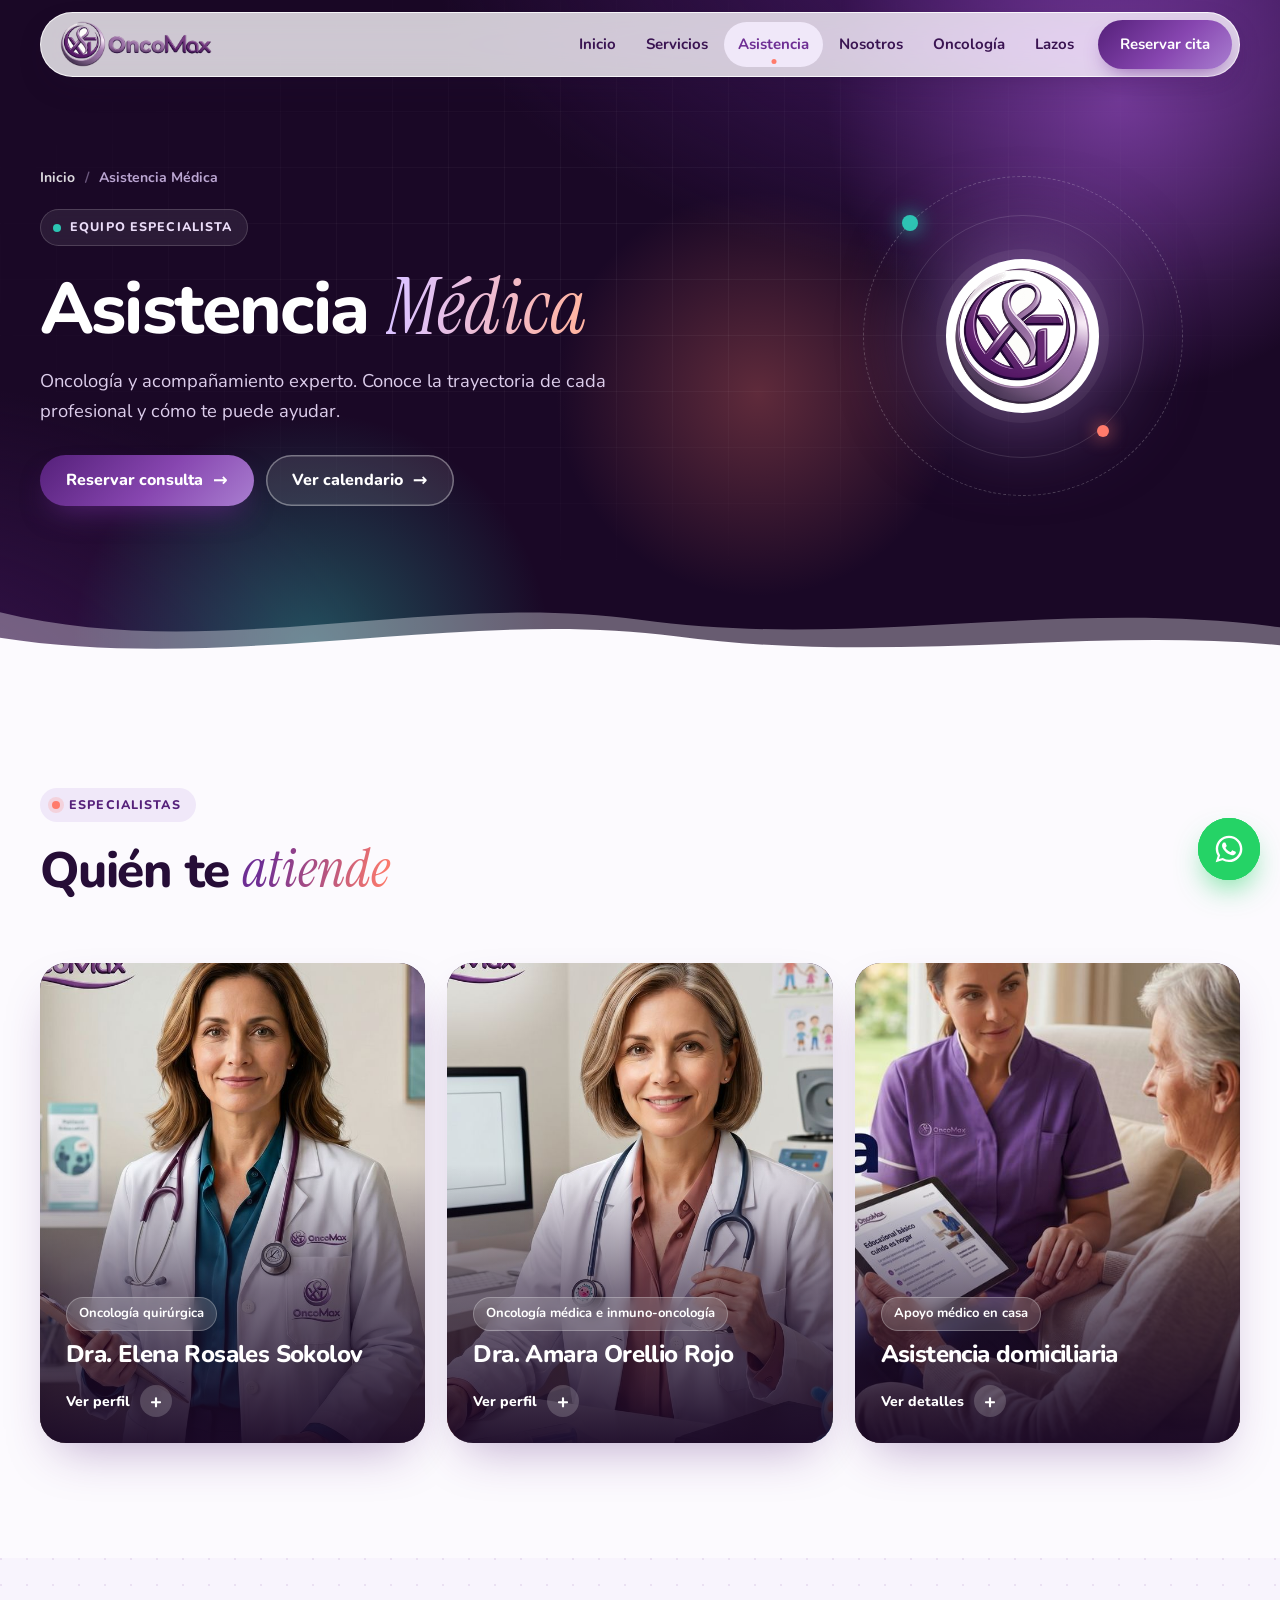
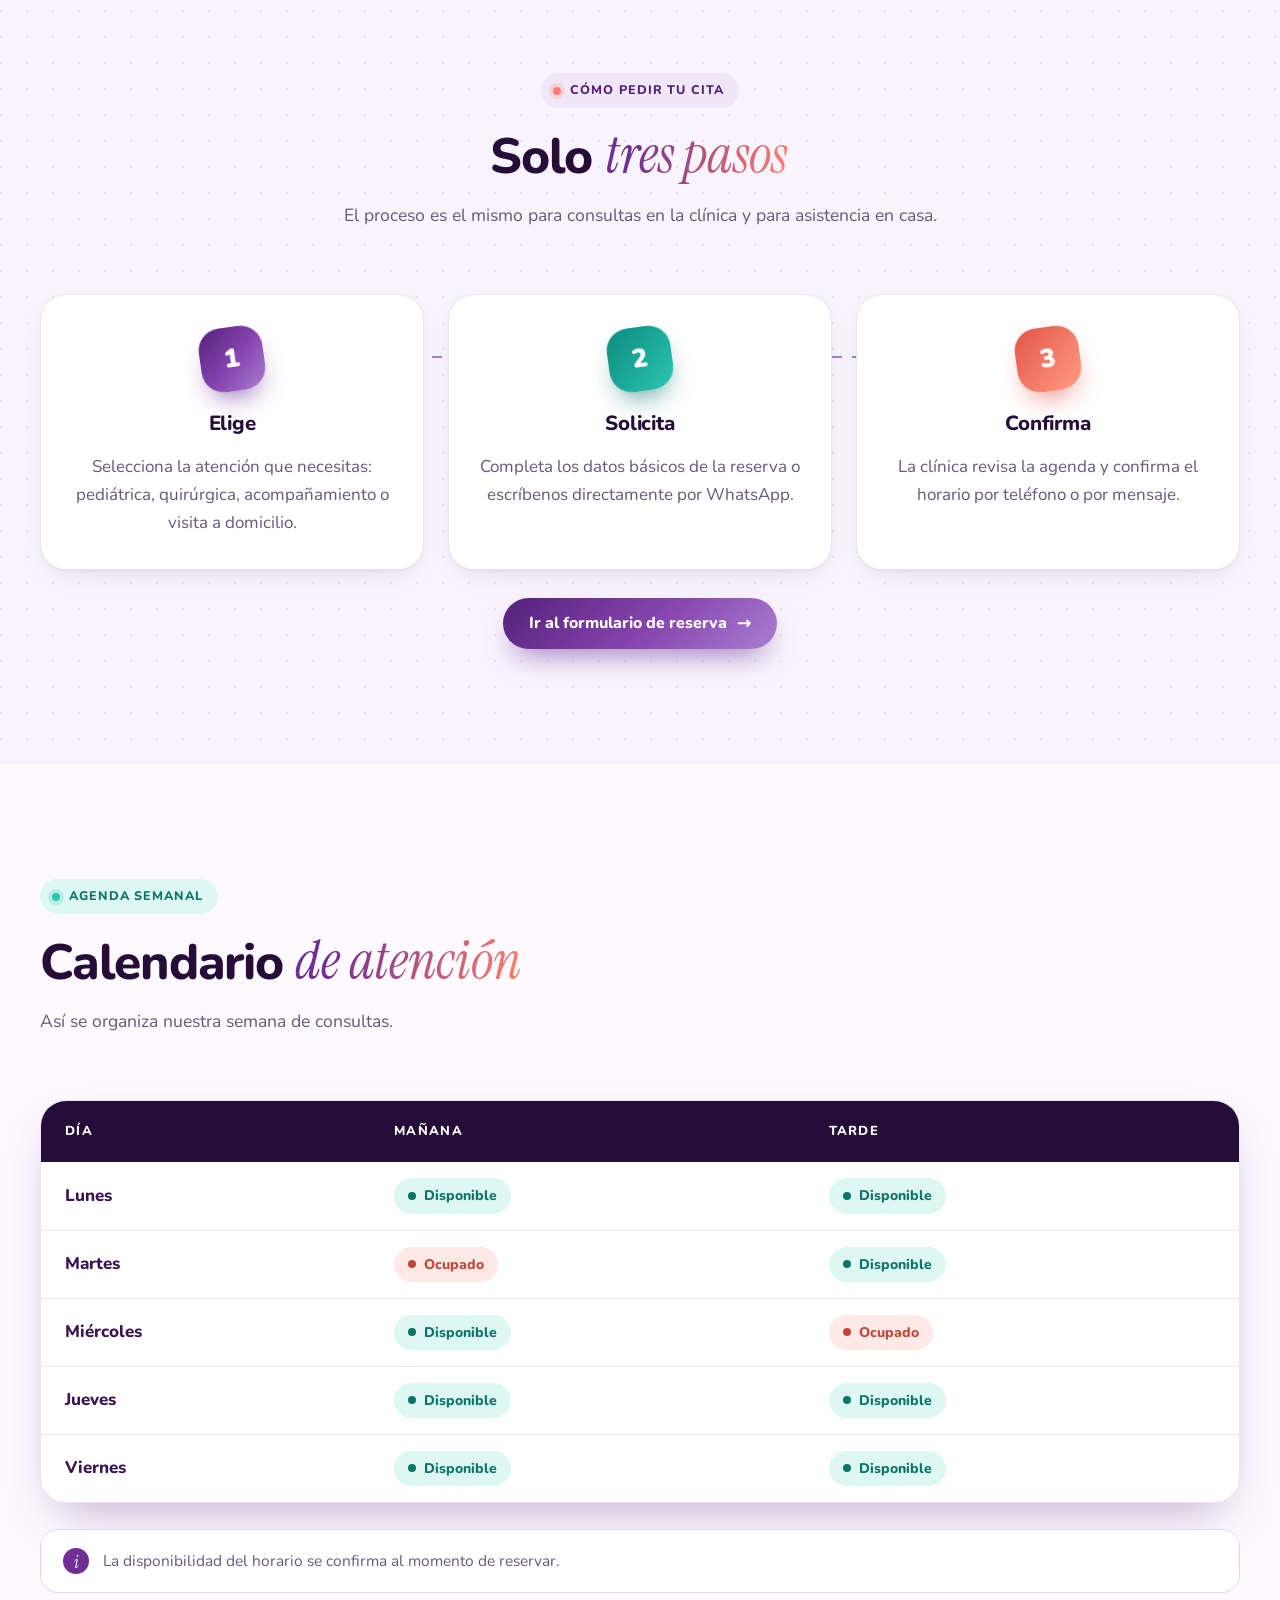
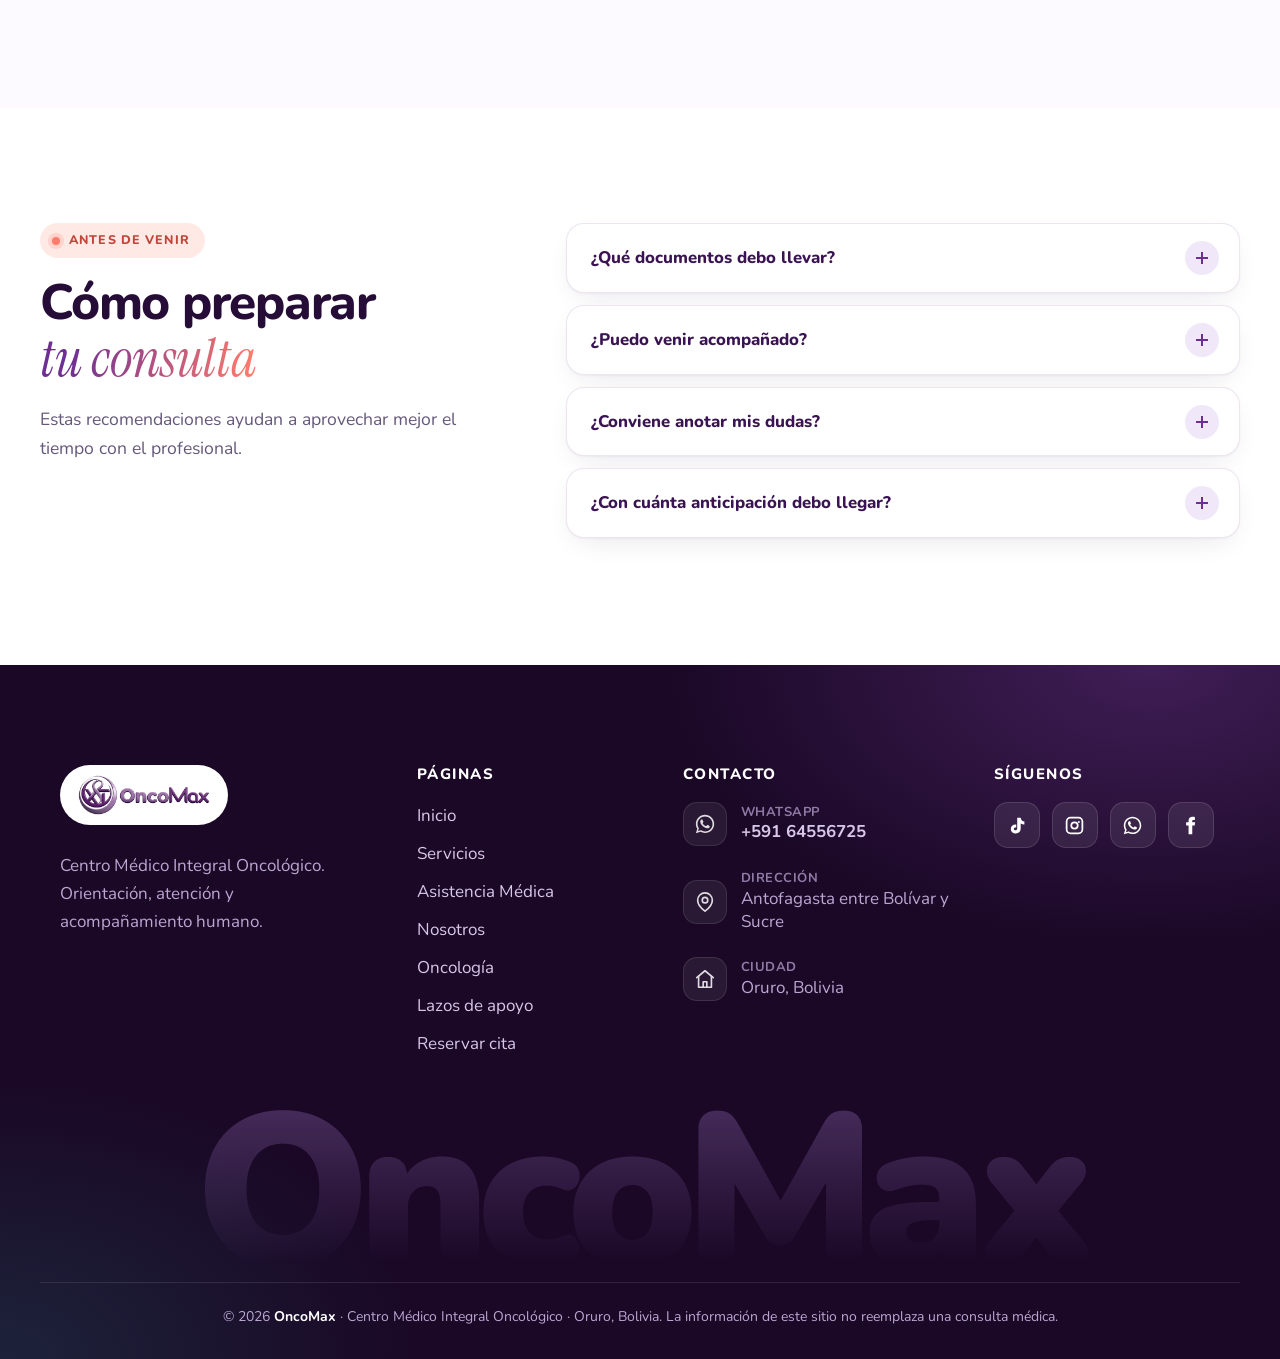
==== commit e9ae63bf: "Add files via upload" ====
--- a/asistencia.html
+++ b/asistencia.html
@@ -1,7 +1,6 @@
 <!DOCTYPE html>
 <html lang="es">
 <head>
-  <!-- Datos tecnicos de la pagina. -->
   <meta charset="UTF-8">
   <meta name="viewport" content="width=device-width, initial-scale=1.0">
   <meta name="description" content="Especialistas de OncoMax, calendario de atención y pasos para solicitar una consulta.">
@@ -75,12 +74,10 @@
         <div class="titulo-seccion revelar">
           <span class="etiqueta">Especialistas</span>
           <h2>Quién te <em>atiende</em></h2>
-          <span class="pista-uso">Pasa el mouse o toca la foto para ver el perfil</span>
         </div>
 
         <div class="grid grid--3 escalonado">
           <article class="perfil" tabindex="0" style="--foco: 52% 35%; --zoom: 1.3">
-            <!-- img muestra la foto guardada en assets/img/web (version liviana). -->
             <img class="perfil__foto" src="assets/img/web/dra-elena-rosales.jpg" alt="Dra. Elena Rosales" loading="lazy">
             <div class="perfil__base">
               <span class="chip">Oncología quirúrgica</span>
@@ -173,10 +170,9 @@
         <div class="titulo-seccion revelar">
           <span class="etiqueta etiqueta--menta">Agenda semanal</span>
           <h2>Calendario <em>de atención</em></h2>
-          <p>Tabla de ejemplo que muestra cómo se organiza una semana de consultas.</p>
-        </div>
-
-        <!-- La envoltura permite deslizar la tabla de lado en pantallas chicas. -->
+          <p>Así se organiza nuestra semana de consultas.</p>
+        </div>
+
         <div class="tabla-envoltura revelar">
           <table class="calendario">
             <thead>
@@ -191,8 +187,7 @@
             </tbody>
           </table>
         </div>
-        <!-- El calendario es demostrativo; el horario real se confirma al reservar. -->
-        <p class="aviso revelar">Los horarios son un ejemplo. La clínica debe confirmar la disponibilidad real.</p>
+        <p class="aviso revelar">La disponibilidad del horario se confirma al momento de reservar.</p>
       </div>
     </section>
 
@@ -275,7 +270,7 @@
     <!-- Palabra gigante decorativa. -->
     <div class="pie__gigante" aria-hidden="true">OncoMax</div>
     <div class="pie__abajo">
-      <p><b>OncoMax</b> · Proyecto educativo. La información del sitio no reemplaza una consulta médica.</p>
+      <p>© 2026 <b>OncoMax</b> · Centro Médico Integral Oncológico · Oruro, Bolivia. La información de este sitio no reemplaza una consulta médica.</p>
     </div>
   </footer>
 </body>
--- a/assets/css/estilos.css
+++ b/assets/css/estilos.css
@@ -452,22 +452,6 @@
 .titulo-seccion--centro { text-align: center; margin-left: auto; margin-right: auto; }
 .titulo-seccion--centro p { margin-left: auto; margin-right: auto; }
 
-/* Aviso pequeño de como usar las tarjetas. */
-.pista-uso {
-  display: inline-flex;
-  align-items: center;
-  gap: 8px;
-  margin-top: 6px;
-  padding: 8px 14px;
-  border-radius: 999px;
-  background: var(--blanco);
-  border: 1px dashed var(--lavanda-300);
-  color: var(--tinta-suave);
-  font-size: 14px;
-  font-weight: 600;
-}
-.pista-uso::before { content: "\261D"; font-size: 15px; animation: tocar 1.8s var(--curva) infinite; }
-@keyframes tocar { 0%, 100% { transform: translateY(0); } 50% { transform: translateY(-4px); } }
 
 /* ---------- 9. Fondo vivo (manchas de color que flotan) ----------
    Se usa en la portada, en la cabecera de cada pagina y en los llamados. */
@@ -570,22 +554,19 @@
 .confianza p { margin: 0; color: #CDBBE0; font-size: 15px; line-height: 1.4; }
 .confianza b { display: block; color: var(--blanco); font-size: 1.15rem; }
 
-/* Lado derecho: el video en un marco de celular, con tarjetitas que flotan. */
-.portada__visual { position: relative; justify-self: center; width: min(100%, 420px); padding: 20px 40px; }
+/* Lado derecho: el video en un marco de celular, quieto para que se vea
+   con comodidad. Las tarjetitas quedan al costado, sin tapar el video. */
+.portada__visual { position: relative; justify-self: center; width: min(100%, 480px); padding: 48px 0 20px; }
 .telefono {
   position: relative;
-  width: min(100%, 300px);
+  width: min(100%, 280px);
   margin: auto;
   padding: 10px;
   border-radius: 42px;
   background: linear-gradient(160deg, rgba(255, 255, 255, .3), rgba(255, 255, 255, .06));
   border: 1px solid rgba(255, 255, 255, .25);
   box-shadow: 0 50px 90px -30px rgba(0, 0, 0, .7), 0 0 0 1px rgba(0, 0, 0, .2);
-  transform: rotate(3deg);
-  transition: transform .9s var(--curva);
-  animation: levitar 7s ease-in-out infinite;
-}
-.portada__visual:hover .telefono { transform: rotate(0deg) scale(1.02); }
+}
 .video {
   display: block;
   width: 100%;
@@ -599,48 +580,53 @@
   50%      { translate: 0 -14px; }
 }
 
+/* Tarjetitas compactas, apenas apoyadas en el borde del celular. */
 .flotante {
   position: absolute;
   z-index: 2;
   display: flex;
   align-items: center;
-  gap: 12px;
-  padding: 12px 16px 12px 12px;
-  border-radius: 20px;
-  background: rgba(255, 255, 255, .94);
+  gap: 8px;
+  max-width: 150px;
+  padding: 7px 12px 7px 7px;
+  border-radius: 14px;
+  background: rgba(255, 255, 255, .95);
   color: var(--tinta);
-  box-shadow: 0 24px 50px -20px rgba(0, 0, 0, .6);
-  line-height: 1.2;
-  animation: levitar 6s ease-in-out infinite;
-}
-.flotante b { display: block; font-size: 17px; color: var(--ciruela-900); }
-.flotante small { color: var(--tinta-suave); font-size: 13px; font-weight: 600; }
-.flotante--1 { top: 16%; left: -8%; animation-delay: -2s; }
-.flotante--2 { bottom: 14%; right: -10%; animation-delay: -4s; }
+  box-shadow: 0 16px 34px -16px rgba(0, 0, 0, .6);
+  line-height: 1.15;
+}
+.flotante .icono { width: 30px; height: 30px; border-radius: 10px; }
+.flotante .icono img { width: 16px; height: 16px; }
+.flotante b { display: block; font-size: 14px; color: var(--ciruela-900); }
+.flotante small { display: block; color: var(--tinta-suave); font-size: 11px; font-weight: 600; }
+.flotante--1 { top: 18%; left: calc(50% - 140px - 118px); }   /* 140px = mitad del celular. */
+.flotante--2 { top: 52%; right: calc(50% - 140px - 118px); }
 .video-pie {
   position: absolute;
   z-index: 2;
-  top: 0;
-  right: 6%;
+  top: 6px;
+  left: 50%;
   margin: 0;
-  padding: 8px 14px;
+  padding: 7px 14px;
   border-radius: 999px;
   background: var(--coral-500);
   color: var(--blanco);
-  font-size: 13px;
+  font-size: 12.5px;
   font-weight: 800;
+  white-space: nowrap;
   box-shadow: 0 12px 24px -10px rgba(255, 123, 107, .8);
-  transform: rotate(4deg);
-}
-
-/* Sello circular con texto que gira alrededor del simbolo del logo. */
+  transform: translateX(-50%);
+}
+
+/* Sello circular con el texto alrededor del simbolo del logo.
+   Queda quieto y fuera del video para no tapar sus controles. */
 .sello {
   position: absolute;
   z-index: 3;
-  left: -4%;
-  bottom: -2%;
-  width: 132px;
-  height: 132px;
+  left: calc(50% - 140px - 104px);
+  bottom: 24px;
+  width: 96px;
+  height: 96px;
   display: grid;
   place-items: center;
   border-radius: 50%;
@@ -650,9 +636,9 @@
   transition: transform .6s var(--rebote);
 }
 .sello:hover { transform: scale(1.08); }
-.sello svg { position: absolute; inset: 0; width: 100%; height: 100%; animation: girar 18s linear infinite; }
+.sello svg { position: absolute; inset: 0; width: 100%; height: 100%; }
 .sello text { fill: #E6D6F7; font: 800 13.5px var(--fuente); letter-spacing: 3.2px; text-transform: uppercase; }
-.sello img { width: 60px; height: 60px; border-radius: 50%; background: var(--blanco); padding: 3px; }
+.sello img { width: 44px; height: 44px; border-radius: 50%; background: var(--blanco); padding: 2px; }
 @keyframes girar { to { transform: rotate(360deg); } }
 
 /* ---------- 11. Cabecera de las paginas internas ---------- */
@@ -1626,7 +1612,10 @@
   font-weight: 700;
 }
 .envio::before { content: "\2713"; display: grid; place-items: center; flex: none; width: 34px; height: 34px; border-radius: 50%; background: var(--menta-500); color: var(--blanco); font-weight: 900; }
-.envio:target { display: flex; animation: abrir .6s var(--rebote) both; }
+.envio:target,
+.envio--visible { display: flex; animation: abrir .6s var(--rebote) both; }
+.envio:focus { outline: none; }
+.envio a { color: inherit; font-weight: 800; white-space: nowrap; }
 
 /* ---------- 26. Croquis de ubicacion ----------
    Un pequeño mapa hecho solo con cajas: tres calles y la clinica. */
@@ -1986,11 +1975,11 @@
   .cabecera { padding: 10px 10px 0; }
   .marca img { height: 40px; }
   .portada, .cabeza { padding-left: 16px; padding-right: 16px; }
-  .portada__visual { padding: 20px 10px; }
-  .flotante--1 { left: -2%; }
-  .flotante--2 { right: -2%; }
-  .sello { width: 108px; height: 108px; left: -2%; }
-  .sello img { width: 48px; height: 48px; }
+  /* En celular no hay espacio al costado: las tarjetitas van en fila debajo del video. */
+  .portada__visual { display: flex; flex-wrap: wrap; justify-content: center; gap: 10px; padding: 48px 0 0; }
+  .telefono { flex: 0 0 100%; max-width: 270px; }
+  .flotante { position: static; margin-top: 8px; }
+  .sello { display: none; }   /* El boton "Reservar una cita" ya cumple esa funcion. */
   .rutas, .cifras { grid-template-columns: 1fr; }
   .galeria { grid-template-columns: 1fr; grid-template-rows: 300px 220px 220px; }
   .galeria figure:first-child { grid-row: auto; }
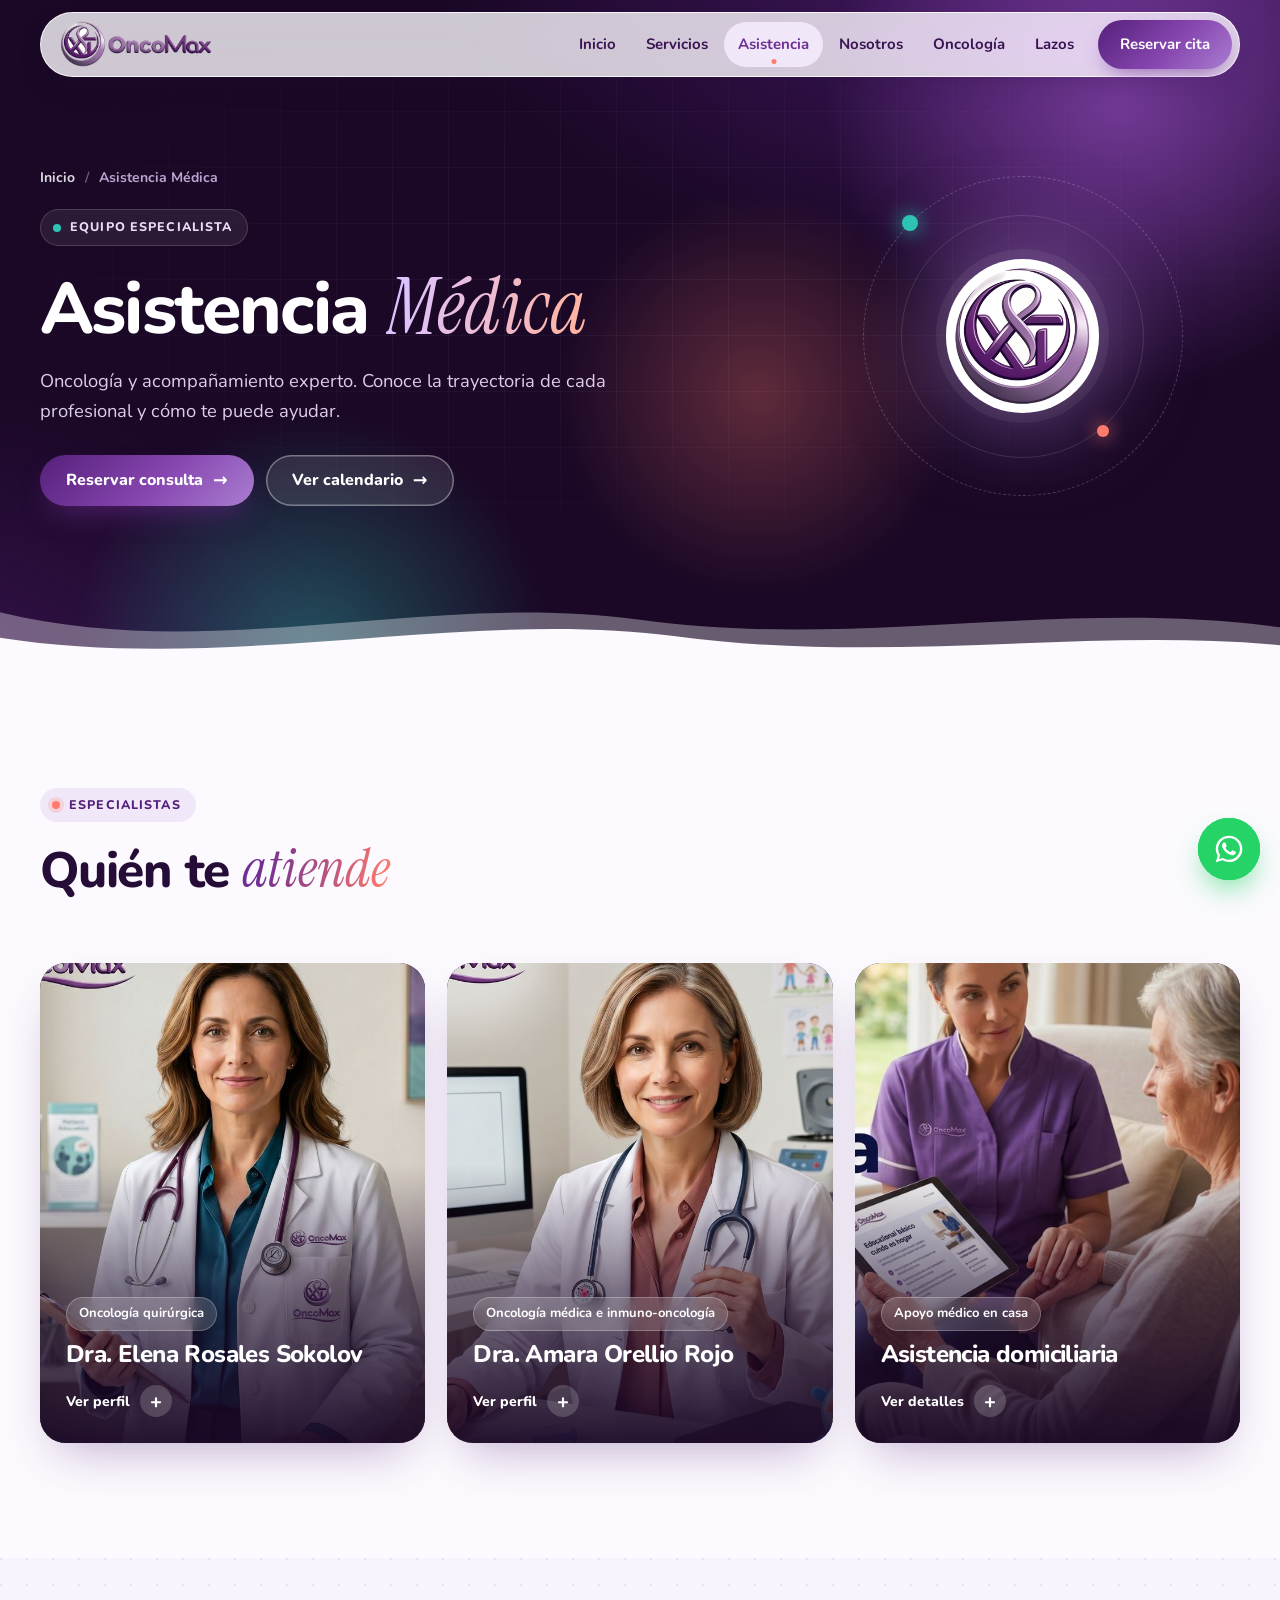
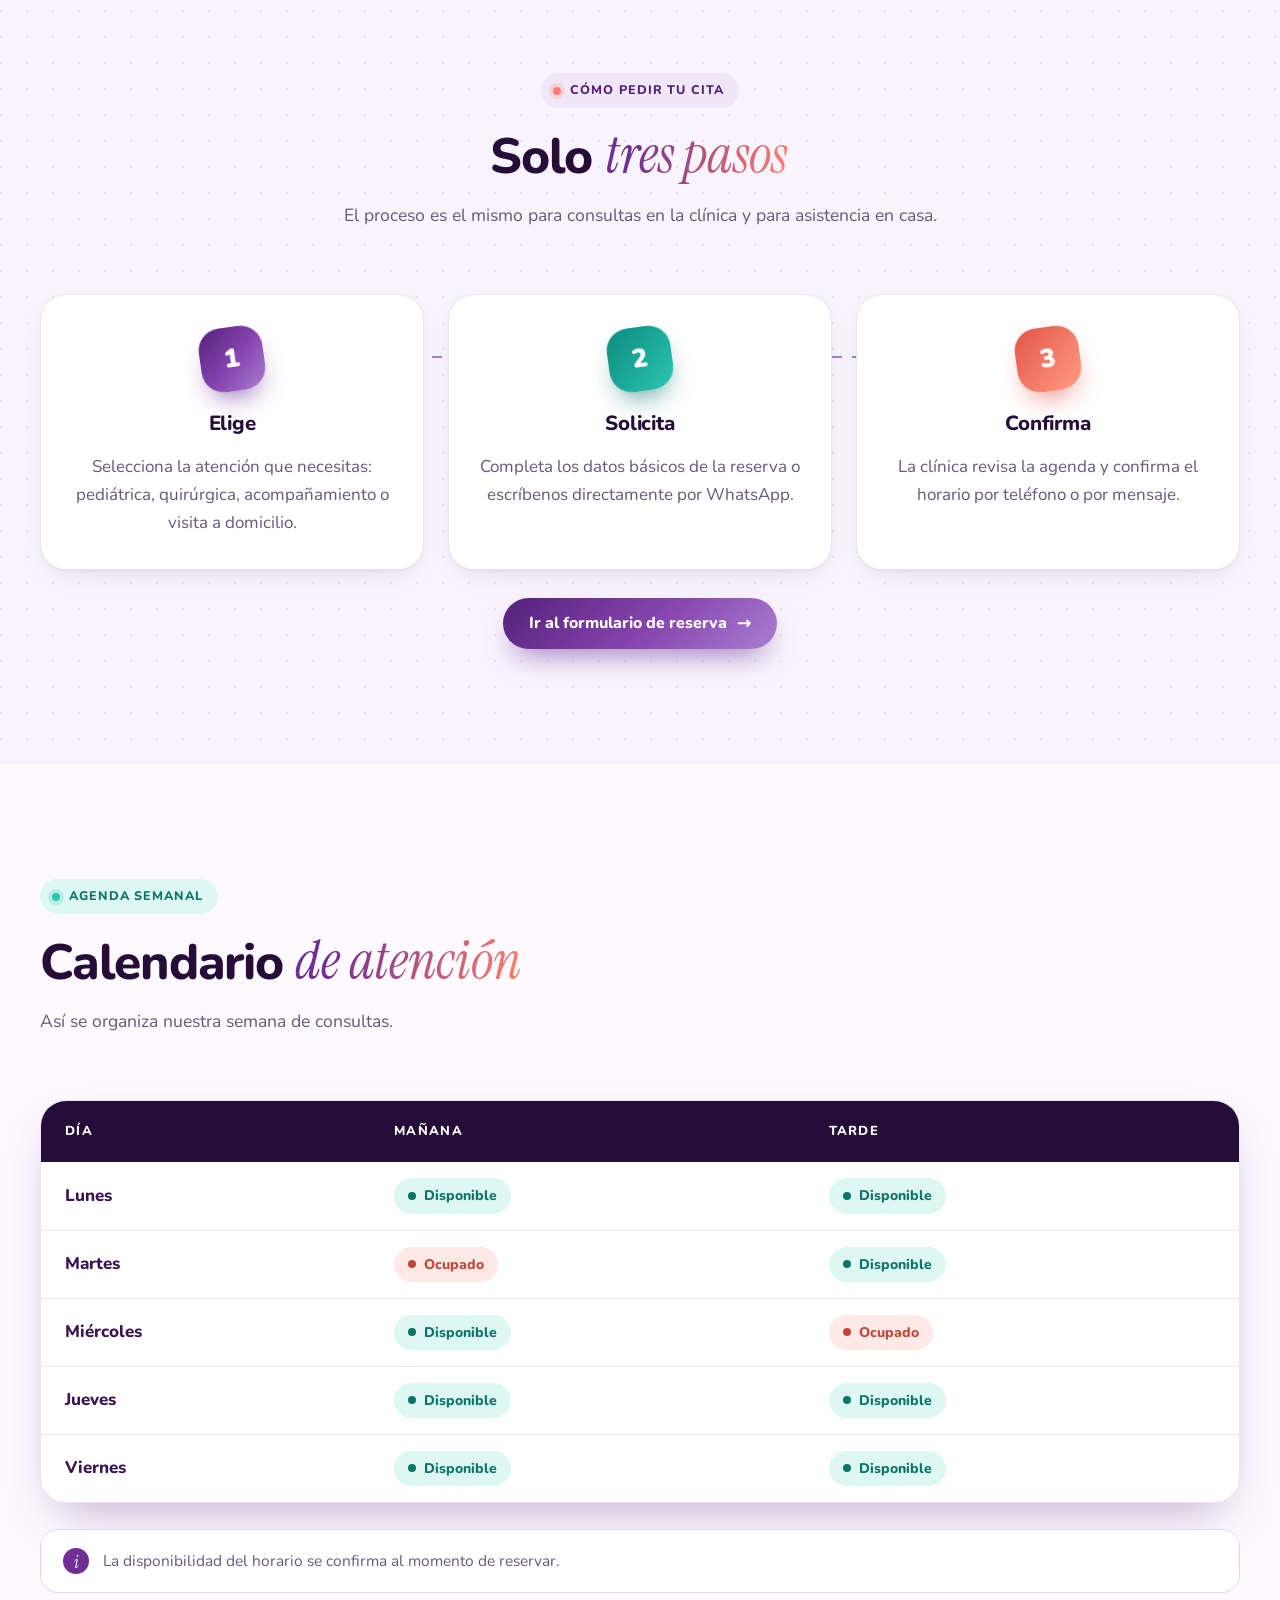
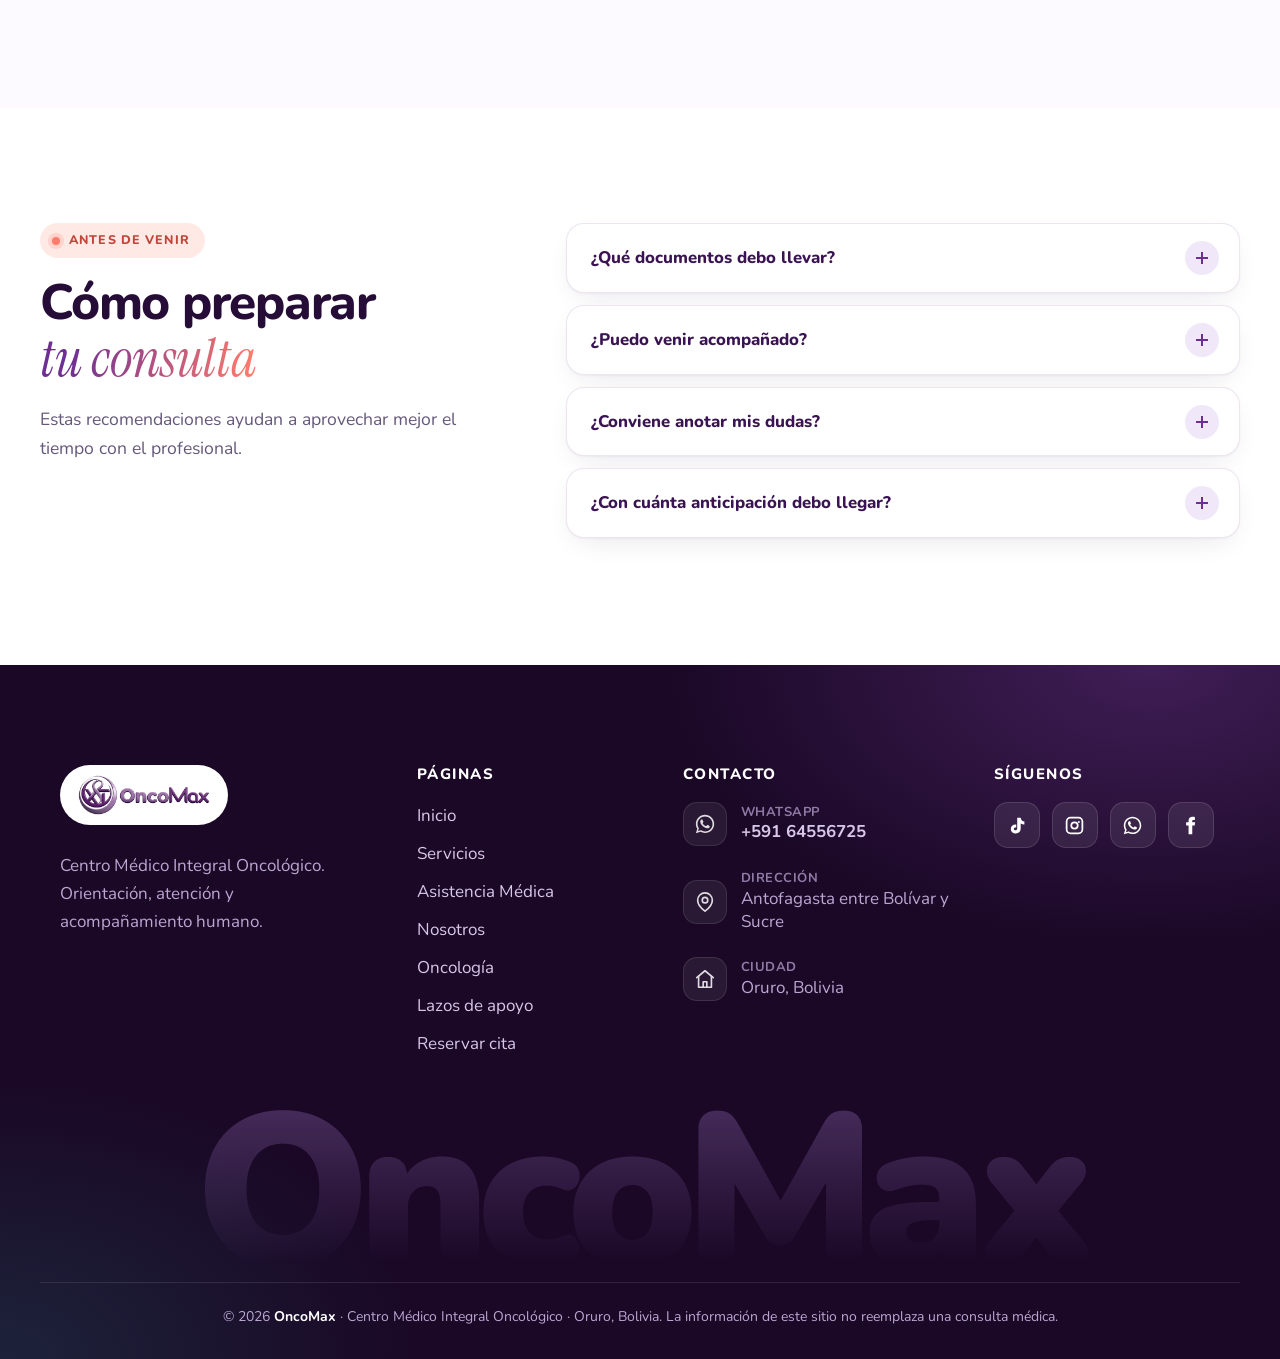
==== commit 34169679: "Add files via upload" ====
--- a/asistencia.html
+++ b/asistencia.html
@@ -1,129 +1,294 @@
 <!DOCTYPE html>
+<!-- APRENDE A EDITAR asistencia.html
+Asistencia: especialistas y calendario ilustrativo de disponibilidad.
+Este archivo decide los textos, imágenes y enlaces. estilos.css decide su apariencia.
+Los comentarios como este son instrucciones: no aparecen en la página.
+Empieza cambiando un texto, guarda el archivo y recarga la página para ver el resultado.
+Las palabras entre > y < suelen ser texto visible. Conserva las etiquetas que las rodean.
+class conecta un bloque con su diseño en estilos.css; id le da un nombre único.
+Las etiquetas /div, /section y similares cierran lo que se abrió antes: mueve los bloques completos.
+Para cambiar un estilo, busca el nombre de class en assets/css/estilos.css.
+Para cambiar reservas, abre assets/js/reserva.js y conserva los name del formulario.
+Menú, pie y teléfonos están escritos en cada página: repite allí los cambios comunes. -->
+<!-- APRENDE: Abre la página; lang="es" indica que sus textos están en español. Conserva el cierre /html al
+     final. -->
 <html lang="es">
+<!-- APRENDE: Datos de la página que no forman parte del contenido visible; aquí se conectan los estilos y las
+     letras. -->
 <head>
+  <!-- APRENDE: Permite mostrar tildes y ñ correctamente; conserva UTF-8. -->
   <meta charset="UTF-8">
+  <!-- APRENDE: Adapta la página al ancho del celular; conserva este ajuste para que el diseño móvil funcione. -->
   <meta name="viewport" content="width=device-width, initial-scale=1.0">
+  <!-- APRENDE: Resumen para buscadores; cambia el texto de content para describir esta página. -->
   <meta name="description" content="Especialistas de OncoMax, calendario de atención y pasos para solicitar una consulta.">
+  <!-- APRENDE: Color sugerido para la barra del navegador en móviles compatibles; cambia el código # de content. -->
   <meta name="theme-color" content="#260D37">
+  <!-- APRENDE: Nombre que aparece en la pestaña del navegador; cambia el texto entre title y /title. -->
   <title>Asistencia Médica | OncoMax</title>
+  <!-- APRENDE: Icono de la pestaña: cambia href por la ruta de otra imagen pequeña. -->
   <link rel="icon" href="assets/img/logo-simbolo.png">
   <!-- Tipografias: Nunito (redondeada como el logo) e Instrument Serif para los acentos. -->
+  <!-- APRENDE: Prepara la conexión con el servicio de letras para que carguen antes; conserva estas líneas si
+       usas Google Fonts. -->
   <link rel="preconnect" href="https://fonts.googleapis.com">
+  <!-- APRENDE: Prepara la conexión con el servicio de letras para que carguen antes; conserva estas líneas si
+       usas Google Fonts. -->
   <link rel="preconnect" href="https://fonts.gstatic.com" crossorigin>
+  <!-- APRENDE: Descarga Nunito e Instrument Serif. Para cambiar las letras, reemplaza este enlace y los valores
+       "fuente" con dos guiones delante y "fuente-acento" con dos guiones delante de estilos.css. -->
   <link rel="stylesheet" href="https://fonts.googleapis.com/css2?family=Instrument+Serif:ital@0;1&amp;family=Nunito:wght@400..900&amp;display=swap">
   <!-- Todos los estilos del sitio viven en un solo archivo compartido. -->
+  <!-- APRENDE: Conecta assets/css/estilos.css, que cambia la apariencia de las siete páginas; abre ese archivo
+       para modificar colores y medidas. -->
   <link rel="stylesheet" href="assets/css/estilos.css">
 </head>
+<!-- APRENDE: Comienza todo lo que ve el visitante. Los bloques aparecen en el orden en que los escribes aquí. -->
 <body>
   <!-- Barra de progreso de lectura (solo decorativa). -->
+  <!-- APRENDE: Barra decorativa que se llena al bajar por la página; cambia su altura y colores buscando
+       .progreso en estilos.css. -->
   <div class="progreso" aria-hidden="true"></div>
 
   <!-- ================= CABECERA ================= -->
+  <!-- APRENDE: Menú superior compartido visualmente por el sitio. Sus enlaces se repiten en las siete páginas:
+       actualízalos en todas si cambias el menú. -->
   <header class="cabecera">
+    <!-- APRENDE: Reúne el logo y el menú dentro de una franja centrada; cambia separación y ancho en
+         .cabecera__interior de estilos.css. -->
     <div class="cabecera__interior">
       <!-- El logo siempre lleva al inicio. -->
+      <!-- APRENDE: Logo que lleva a Inicio; cambia href para elegir el destino y src de su imagen para usar otro
+           logo. Enlace: href="index.html" elige el destino; el texto entre a y /a es lo que se pulsa. -->
       <a class="marca" href="index.html" aria-label="OncoMax, ir al inicio">
+        <!-- APRENDE: Imagen: cambia src="assets/img/logo-oncomax-horizontal.png" por otro archivo; alt describe la
+             foto si no se ve o se usa lectura por voz. -->
         <img src="assets/img/logo-oncomax-horizontal.png" alt="OncoMax" width="152" height="46">
       </a>
 
       <!-- Casilla escondida que abre el menu en celular; el label es el boton. -->
+      <!-- APRENDE: Casilla del menú móvil: al marcarse abre el menú mediante estilos.css. Conserva id="nav-toggle" y
+           su label con el mismo for. -->
       <input class="nav-toggle" id="nav-toggle" type="checkbox" aria-label="Abrir o cerrar el menu">
+      <!-- APRENDE: Botón del menú de celular. Sus tres span dibujan las rayas; for debe coincidir con el id de la
+           casilla nav-toggle. Texto para elegir o rellenar el campo "nav-toggle"; for debe coincidir con su id.
+           Cambia las palabras para otra indicación. -->
       <label class="hamburguesa" for="nav-toggle" aria-hidden="true">
+        <!-- APRENDE: Texto o pieza pequeña dentro de otro bloque; si contiene palabras, puedes reemplazarlas entre las
+             etiquetas. -->
         <span></span><span></span><span></span>
       </label>
 
+      <!-- APRENDE: Lista de páginas del menú; agrega otro enlace a dentro de este bloque para sumar una página. -->
       <nav class="nav" aria-label="Principal">
+        <!-- APRENDE: Enlace: href="index.html" elige el destino; el texto entre a y /a es lo que se pulsa. -->
         <a href="index.html">Inicio</a>
+        <!-- APRENDE: Enlace: href="servicios.html" elige el destino; el texto entre a y /a es lo que se pulsa. -->
         <a href="servicios.html">Servicios</a>
+        <!-- APRENDE: Enlace: href="asistencia.html" elige el destino; el texto entre a y /a es lo que se pulsa. activo
+             resalta esta página y aria-current="page" la identifica como actual; al crear otra página mueve ambas
+             marcas a su enlace. -->
         <a class="activo" aria-current="page" href="asistencia.html">Asistencia</a>
+        <!-- APRENDE: Enlace: href="nosotros.html" elige el destino; el texto entre a y /a es lo que se pulsa. -->
         <a href="nosotros.html">Nosotros</a>
+        <!-- APRENDE: Enlace: href="oncologia.html" elige el destino; el texto entre a y /a es lo que se pulsa. -->
         <a href="oncologia.html">Oncología</a>
+        <!-- APRENDE: Enlace: href="lazos.html" elige el destino; el texto entre a y /a es lo que se pulsa. -->
         <a href="lazos.html">Lazos</a>
+        <!-- APRENDE: Enlace: href="reserva.html" elige el destino; el texto entre a y /a es lo que se pulsa. -->
         <a class="nav__cta" href="reserva.html">Reservar cita</a>
       </nav>
     </div>
   </header>
 
+  <!-- APRENDE: Contenido principal de esta página; mueve o añade secciones dentro de este bloque. -->
   <main>
     <!-- ================= CABECERA DE LA PAGINA ================= -->
+    <!-- APRENDE: Presentación de esta página: título, explicación y enlaces rápidos. Cambia esos textos dentro de
+         este bloque. -->
     <section class="cabeza">
+      <!-- APRENDE: Fondo con tres manchas que se mueven. Cambia sus colores en .fondo-vivo y .mancha de estilos.css;
+           los span son decoración. -->
       <div class="fondo-vivo" aria-hidden="true"><span class="mancha mancha--1"></span><span class="mancha mancha--2"></span><span class="mancha mancha--3"></span></div>
+      <!-- APRENDE: Coloca la presentación junto al logo animado; en pantallas pequeñas se convierte en una columna. -->
       <div class="cabeza__interior">
+        <!-- APRENDE: Agrupa la ruta, el título y la explicación de esta página; puedes editar cada texto dentro de sus
+             etiquetas. -->
         <div class="cabeza__texto">
+          <!-- APRENDE: Muestra el recorrido Inicio / página actual; cambia el último texto al cambiar el nombre de esta
+               página. Enlace: href="index.html" elige el destino; el texto entre a y /a es lo que se pulsa. -->
           <nav class="migas entrada" aria-label="Ruta"><a href="index.html">Inicio</a><span aria-hidden="true">/</span><span>Asistencia Médica</span></nav>
+          <!-- APRENDE: Texto corto que presenta una sección; escribe otro nombre entre las etiquetas. Las variantes de
+               class cambian sus colores. "d" con dos guiones delante controla el turno de aparición: un número mayor
+               hace que aparezca más tarde. -->
           <span class="etiqueta etiqueta--brillo entrada" style="--d:1">Equipo especialista</span>
+          <!-- APRENDE: Título principal de esta página. Cambia sus palabras; el texto dentro de em recibe el estilo
+               destacado. "d" con dos guiones delante controla el turno de aparición: un número mayor hace que aparezca
+               más tarde. -->
           <h1 class="entrada" style="--d:2">Asistencia <em>Médica</em></h1>
+          <!-- APRENDE: Párrafo visible: cambia sus palabras conservando las etiquetas. b destaca palabras y br las pasa
+               a otra línea. "d" con dos guiones delante controla el turno de aparición: un número mayor hace que
+               aparezca más tarde. -->
           <p class="entrada" style="--d:3">Oncología y acompañamiento experto. Conoce la trayectoria de cada
              profesional y cómo te puede ayudar.</p>
+          <!-- APRENDE: Coloca varios botones juntos. Copia un enlace a dentro de este bloque para añadir otro botón. "d"
+               con dos guiones delante controla el turno de aparición: un número mayor hace que aparezca más tarde. -->
           <div class="acciones entrada" style="--d:4">
+            <!-- APRENDE: Enlace: href="reserva.html" elige el destino; el texto entre a y /a es lo que se pulsa. -->
             <a class="boton" href="reserva.html">Reservar consulta</a>
+            <!-- APRENDE: Salta al bloque cuyo id es "calendario"; cambia href y el id de destino juntos si lo renombras. -->
             <a class="boton boton--vidrio" href="#calendario">Ver calendario</a>
           </div>
         </div>
+        <!-- APRENDE: Logo rodeado de anillos animados; cambia src para otro símbolo y busca .orbita en estilos.css
+             para su tamaño y velocidad. Imagen: cambia src="assets/img/logo-simbolo.png" por otro archivo; alt
+             describe la foto si no se ve o se usa lectura por voz. Aquí alt vacío indica un dibujo decorativo. "d" con
+             dos guiones delante controla el turno de aparición: un número mayor hace que aparezca más tarde. -->
         <div class="orbita entrada" style="--d:3" aria-hidden="true"><span></span><img src="assets/img/logo-simbolo.png" alt=""><span></span></div>
       </div>
+      <!-- APRENDE: Dibujo hecho con formas. viewBox establece el espacio de dibujo; su tamaño visible se ajusta en
+           estilos.css. -->
       <svg class="ola" viewBox="0 0 1440 120" preserveAspectRatio="none" aria-hidden="true">
+        <!-- APRENDE: Trazo del dibujo: d contiene puntos y curvas (M empieza, L une, C curva, Z cierra). Para cambiar
+             solo el color, usa estilos.css. -->
         <path d="M0,38 C240,108 480,8 720,48 C960,88 1200,18 1440,58 L1440,120 L0,120 Z"/>
+        <!-- APRENDE: Trazo del dibujo: d contiene puntos y curvas (M empieza, L une, C curva, Z cierra). Para cambiar
+             solo el color, usa estilos.css. -->
         <path d="M0,72 C260,120 520,32 760,70 C1000,108 1220,58 1440,82 L1440,120 L0,120 Z"/>
       </svg>
     </section>
 
     <!-- ================= ESPECIALISTAS ================= -->
+    <!-- APRENDE: Agrupa una parte completa de la página. Para moverla, mueve desde section hasta su cierre
+         /section con todo lo que contiene. -->
     <section class="seccion">
+      <!-- APRENDE: Mantiene el contenido centrado y limita su ancho; cambia el valor de "ancho" con dos guiones
+           delante al principio de estilos.css. -->
       <div class="seccion__interior">
+        <!-- APRENDE: Agrupa la etiqueta, el título y la explicación de esta sección; cambia sus palabras dentro de
+             cada etiqueta. -->
         <div class="titulo-seccion revelar">
+          <!-- APRENDE: Texto corto que presenta una sección; escribe otro nombre entre las etiquetas. Las variantes de
+               class cambian sus colores. -->
           <span class="etiqueta">Especialistas</span>
+          <!-- APRENDE: Título de esta sección o tarjeta. Edita sus palabras y las de em si tiene una parte destacada. -->
           <h2>Quién te <em>atiende</em></h2>
         </div>
 
+        <!-- APRENDE: Agrupa tarjetas. "grid" + dos guiones + "2", "grid" + dos guiones + "3" y "grid" + dos guiones +
+             "4" usan anchos mínimos diferentes; el espacio disponible decide cuántas caben por fila. -->
         <div class="grid grid--3 escalonado">
+          <!-- APRENDE: Tarjeta con foto y explicación que aparece al usarla; copia el article completo para añadir otra
+               persona o servicio. "foco" con dos guiones delante elige el punto de la foto que se conserva (horizontal y
+               vertical); "zoom" con dos guiones delante acerca la imagen: 1 es normal y 2 el doble. Prueba variaciones
+               pequeñas. -->
           <article class="perfil" tabindex="0" style="--foco: 52% 35%; --zoom: 1.3">
+            <!-- APRENDE: Imagen: cambia src="assets/img/web/dra-elena-rosales.jpg" por otro archivo; alt describe la foto
+                 si no se ve o se usa lectura por voz. loading="lazy" espera a que la imagen se acerque a la pantalla para
+                 cargarla. -->
             <img class="perfil__foto" src="assets/img/web/dra-elena-rosales.jpg" alt="Dra. Elena Rosales" loading="lazy">
+            <!-- APRENDE: Información visible antes de abrir el detalle; si cambias un nombre, actualízalo también en
+                 perfil__detalle. -->
             <div class="perfil__base">
+              <!-- APRENDE: Pequeña etiqueta sobre la foto; cambia sus palabras para mostrar otra especialidad o categoría. -->
               <span class="chip">Oncología quirúrgica</span>
+              <!-- APRENDE: Título de esta sección o tarjeta. Edita sus palabras y las de em si tiene una parte destacada. -->
               <h2>Dra. Elena Rosales Sokolov</h2>
+              <!-- APRENDE: Invitación a usar la tarjeta; cambia el texto para indicar qué descubrirá la persona. -->
               <span class="pista">Ver perfil</span>
             </div>
+            <!-- APRENDE: Panel con la información ampliada. Cambia aquí especialidad, biografía o servicio; puedes agregar
+                 párrafos p. -->
             <div class="perfil__detalle">
+              <!-- APRENDE: Título de esta sección o tarjeta. Edita sus palabras y las de em si tiene una parte destacada. -->
               <h2>Dra. Elena Rosales Sokolov</h2>
+              <!-- APRENDE: Párrafo visible: cambia sus palabras conservando las etiquetas. b destaca palabras y br las pasa
+                   a otra línea. -->
               <p><b>Especialidad:</b> oncología quirúrgica.</p>
+              <!-- APRENDE: Párrafo visible: cambia sus palabras conservando las etiquetas. b destaca palabras y br las pasa
+                   a otra línea. -->
               <p><b>Enfoque:</b> evaluación y tratamiento quirúrgico de pacientes oncológicos,
                  con explicaciones claras antes y después del procedimiento.</p>
+              <!-- APRENDE: Párrafo visible: cambia sus palabras conservando las etiquetas. b destaca palabras y br las pasa
+                   a otra línea. -->
               <p><b>Atiende:</b> lunes, jueves y viernes.</p>
+              <!-- APRENDE: Enlace: href="reserva.html" elige el destino; el texto entre a y /a es lo que se pulsa. -->
               <a class="boton boton--chico" href="reserva.html">Reservar consulta</a>
             </div>
           </article>
 
+          <!-- APRENDE: Tarjeta con foto y explicación que aparece al usarla; copia el article completo para añadir otra
+               persona o servicio. "foco" con dos guiones delante elige el punto de la foto que se conserva (horizontal y
+               vertical); "zoom" con dos guiones delante acerca la imagen: 1 es normal y 2 el doble. Prueba variaciones
+               pequeñas. -->
           <article class="perfil" tabindex="0" style="--foco: 55% 35%; --zoom: 1.3">
+            <!-- APRENDE: Imagen: cambia src="assets/img/web/dra-amara-orellio.jpg" por otro archivo; alt describe la foto
+                 si no se ve o se usa lectura por voz. loading="lazy" espera a que la imagen se acerque a la pantalla para
+                 cargarla. -->
             <img class="perfil__foto" src="assets/img/web/dra-amara-orellio.jpg" alt="Dra. Amara Orellio" loading="lazy">
+            <!-- APRENDE: Información visible antes de abrir el detalle; si cambias un nombre, actualízalo también en
+                 perfil__detalle. -->
             <div class="perfil__base">
+              <!-- APRENDE: Pequeña etiqueta sobre la foto; cambia sus palabras para mostrar otra especialidad o categoría. -->
               <span class="chip">Oncología médica e inmuno-oncología</span>
+              <!-- APRENDE: Título de esta sección o tarjeta. Edita sus palabras y las de em si tiene una parte destacada. -->
               <h2>Dra. Amara Orellio Rojo</h2>
+              <!-- APRENDE: Invitación a usar la tarjeta; cambia el texto para indicar qué descubrirá la persona. -->
               <span class="pista">Ver perfil</span>
             </div>
+            <!-- APRENDE: Panel con la información ampliada. Cambia aquí especialidad, biografía o servicio; puedes agregar
+                 párrafos p. -->
             <div class="perfil__detalle">
+              <!-- APRENDE: Título de esta sección o tarjeta. Edita sus palabras y las de em si tiene una parte destacada. -->
               <h2>Dra. Amara Orellio Rojo</h2>
+              <!-- APRENDE: Párrafo visible: cambia sus palabras conservando las etiquetas. b destaca palabras y br las pasa
+                   a otra línea. -->
               <p><b>Especialidad:</b> oncología médica e inmuno-oncología.</p>
+              <!-- APRENDE: Párrafo visible: cambia sus palabras conservando las etiquetas. b destaca palabras y br las pasa
+                   a otra línea. -->
               <p><b>Enfoque:</b> tratamiento integral y seguimiento clínico del paciente
                  a lo largo de todo el proceso.</p>
+              <!-- APRENDE: Párrafo visible: cambia sus palabras conservando las etiquetas. b destaca palabras y br las pasa
+                   a otra línea. -->
               <p><b>Atiende:</b> martes, miércoles y viernes.</p>
+              <!-- APRENDE: Enlace: href="reserva.html" elige el destino; el texto entre a y /a es lo que se pulsa. -->
               <a class="boton boton--chico" href="reserva.html">Reservar consulta</a>
             </div>
           </article>
 
+          <!-- APRENDE: Tarjeta con foto y explicación que aparece al usarla; copia el article completo para añadir otra
+               persona o servicio. "foco" con dos guiones delante elige el punto de la foto que se conserva (horizontal y
+               vertical); "zoom" con dos guiones delante acerca la imagen: 1 es normal y 2 el doble. Prueba variaciones
+               pequeñas. -->
           <article class="perfil" tabindex="0" style="--foco: 100% 30%; --zoom: 1.3">
+            <!-- APRENDE: Imagen: cambia src="assets/img/web/asistencia-domiciliaria.jpg" por otro archivo; alt describe la
+                 foto si no se ve o se usa lectura por voz. loading="lazy" espera a que la imagen se acerque a la pantalla
+                 para cargarla. -->
             <img class="perfil__foto" src="assets/img/web/asistencia-domiciliaria.jpg" alt="Asistencia domiciliaria" loading="lazy">
+            <!-- APRENDE: Información visible antes de abrir el detalle; si cambias un nombre, actualízalo también en
+                 perfil__detalle. -->
             <div class="perfil__base">
+              <!-- APRENDE: Pequeña etiqueta sobre la foto; cambia sus palabras para mostrar otra especialidad o categoría. -->
               <span class="chip">Apoyo médico en casa</span>
+              <!-- APRENDE: Título de esta sección o tarjeta. Edita sus palabras y las de em si tiene una parte destacada. -->
               <h2>Asistencia domiciliaria</h2>
+              <!-- APRENDE: Invitación a usar la tarjeta; cambia el texto para indicar qué descubrirá la persona. -->
               <span class="pista">Ver detalles</span>
             </div>
+            <!-- APRENDE: Panel con la información ampliada. Cambia aquí especialidad, biografía o servicio; puedes agregar
+                 párrafos p. -->
             <div class="perfil__detalle">
+              <!-- APRENDE: Título de esta sección o tarjeta. Edita sus palabras y las de em si tiene una parte destacada. -->
               <h2>Asistencia domiciliaria</h2>
+              <!-- APRENDE: Párrafo visible: cambia sus palabras conservando las etiquetas. b destaca palabras y br las pasa
+                   a otra línea. -->
               <p><b>¿Qué es?</b> Un servicio para orientar y acompañar a pacientes que
                  necesitan apoyo médico básico desde su hogar.</p>
+              <!-- APRENDE: Párrafo visible: cambia sus palabras conservando las etiquetas. b destaca palabras y br las pasa
+                   a otra línea. -->
               <p><b>Incluye:</b> control básico, orientación de cuidados y coordinación
                  con el especialista responsable.</p>
+              <!-- APRENDE: Enlace: href="reserva.html" elige el destino; el texto entre a y /a es lo que se pulsa. -->
               <a class="boton boton--chico" href="reserva.html">Solicitar visita</a>
             </div>
           </article>
@@ -132,90 +297,190 @@
     </section>
 
     <!-- ================= PASOS PARA RESERVAR ================= -->
+    <!-- APRENDE: Agrupa una parte completa de la página. Para moverla, mueve desde section hasta su cierre
+         /section con todo lo que contiene. -->
     <section class="seccion seccion--suave">
+      <!-- APRENDE: Mantiene el contenido centrado y limita su ancho; cambia el valor de "ancho" con dos guiones
+           delante al principio de estilos.css. -->
       <div class="seccion__interior">
+        <!-- APRENDE: Agrupa la etiqueta, el título y la explicación de esta sección; cambia sus palabras dentro de
+             cada etiqueta. -->
         <div class="titulo-seccion titulo-seccion--centro revelar">
+          <!-- APRENDE: Texto corto que presenta una sección; escribe otro nombre entre las etiquetas. Las variantes de
+               class cambian sus colores. -->
           <span class="etiqueta">Cómo pedir tu cita</span>
+          <!-- APRENDE: Título de esta sección o tarjeta. Edita sus palabras y las de em si tiene una parte destacada. -->
           <h2>Solo <em>tres pasos</em></h2>
+          <!-- APRENDE: Párrafo visible: cambia sus palabras conservando las etiquetas. b destaca palabras y br las pasa
+               a otra línea. -->
           <p>El proceso es el mismo para consultas en la clínica y para asistencia en casa.</p>
         </div>
 
+        <!-- APRENDE: Secuencia de pasos. Copia un article paso completo para agregar uno y revisa las columnas de
+             .pasos en estilos.css. -->
         <div class="pasos escalonado">
+          <!-- APRENDE: Un paso explicado con número, título y párrafo; edita los tres para adaptar el recorrido. -->
           <article class="paso">
+            <!-- APRENDE: Número visible del paso; cambia este texto si reordenas o agregas pasos. -->
             <div class="paso__numero">1</div>
+            <!-- APRENDE: Título de un bloque pequeño; reemplaza el texto entre las etiquetas. -->
             <h3>Elige</h3>
+            <!-- APRENDE: Párrafo visible: cambia sus palabras conservando las etiquetas. b destaca palabras y br las pasa
+                 a otra línea. -->
             <p>Selecciona la atención que necesitas: pediátrica, quirúrgica, acompañamiento o visita a domicilio.</p>
           </article>
+          <!-- APRENDE: Un paso explicado con número, título y párrafo; edita los tres para adaptar el recorrido. -->
           <article class="paso">
+            <!-- APRENDE: Número visible del paso; cambia este texto si reordenas o agregas pasos. -->
             <div class="paso__numero">2</div>
+            <!-- APRENDE: Título de un bloque pequeño; reemplaza el texto entre las etiquetas. -->
             <h3>Solicita</h3>
+            <!-- APRENDE: Párrafo visible: cambia sus palabras conservando las etiquetas. b destaca palabras y br las pasa
+                 a otra línea. -->
             <p>Completa los datos básicos de la reserva o escríbenos directamente por WhatsApp.</p>
           </article>
+          <!-- APRENDE: Un paso explicado con número, título y párrafo; edita los tres para adaptar el recorrido. -->
           <article class="paso">
+            <!-- APRENDE: Número visible del paso; cambia este texto si reordenas o agregas pasos. -->
             <div class="paso__numero">3</div>
+            <!-- APRENDE: Título de un bloque pequeño; reemplaza el texto entre las etiquetas. -->
             <h3>Confirma</h3>
+            <!-- APRENDE: Párrafo visible: cambia sus palabras conservando las etiquetas. b destaca palabras y br las pasa
+                 a otra línea. -->
             <p>La clínica revisa la agenda y confirma el horario por teléfono o por mensaje.</p>
           </article>
         </div>
 
+        <!-- APRENDE: Coloca varios botones juntos. Copia un enlace a dentro de este bloque para añadir otro botón. -->
         <div class="acciones acciones--centro revelar">
+          <!-- APRENDE: Enlace: href="reserva.html" elige el destino; el texto entre a y /a es lo que se pulsa. -->
           <a class="boton" href="reserva.html">Ir al formulario de reserva</a>
         </div>
       </div>
     </section>
 
     <!-- ================= CALENDARIO ================= -->
+    <!-- APRENDE: Agrupa una parte completa de la página. Para moverla, mueve desde section hasta su cierre
+         /section con todo lo que contiene. id="calendario" permite llegar a este bloque usando un enlace con
+         #calendario. -->
     <section class="seccion" id="calendario">
+      <!-- APRENDE: Mantiene el contenido centrado y limita su ancho; cambia el valor de "ancho" con dos guiones
+           delante al principio de estilos.css. -->
       <div class="seccion__interior">
+        <!-- APRENDE: Agrupa la etiqueta, el título y la explicación de esta sección; cambia sus palabras dentro de
+             cada etiqueta. -->
         <div class="titulo-seccion revelar">
+          <!-- APRENDE: Texto corto que presenta una sección; escribe otro nombre entre las etiquetas. Las variantes de
+               class cambian sus colores. -->
           <span class="etiqueta etiqueta--menta">Agenda semanal</span>
+          <!-- APRENDE: Título de esta sección o tarjeta. Edita sus palabras y las de em si tiene una parte destacada. -->
           <h2>Calendario <em>de atención</em></h2>
+          <!-- APRENDE: Párrafo visible: cambia sus palabras conservando las etiquetas. b destaca palabras y br las pasa
+               a otra línea. -->
           <p>Así se organiza nuestra semana de consultas.</p>
         </div>
 
+        <!-- APRENDE: Permite desplazar la tabla hacia los lados si no cabe en un celular; conserva dentro la tabla
+             completa. -->
         <div class="tabla-envoltura revelar">
+          <!-- APRENDE: Tabla de disponibilidad escrita a mano. Cambiar sus celdas modifica lo que se ve; no consulta una
+               agenda real. -->
           <table class="calendario">
+            <!-- APRENDE: Encabezados de la tabla; cambia los nombres de sus columnas dentro de th. -->
             <thead>
+              <!-- APRENDE: Fila de la tabla. th nombra una columna y td contiene un dato; conserva la misma cantidad de
+                   celdas por fila. -->
               <tr><th>Día</th><th>Mañana</th><th>Tarde</th></tr>
             </thead>
+            <!-- APRENDE: Filas de datos de la tabla; copia una fila tr completa para añadir otro día. -->
             <tbody>
+              <!-- APRENDE: Fila de la tabla. th nombra una columna y td contiene un dato; conserva la misma cantidad de
+                   celdas por fila. -->
               <tr><td>Lunes</td><td><span class="estado estado--si">Disponible</span></td><td><span class="estado estado--si">Disponible</span></td></tr>
+              <!-- APRENDE: Fila de la tabla. th nombra una columna y td contiene un dato; conserva la misma cantidad de
+                   celdas por fila. -->
               <tr><td>Martes</td><td><span class="estado estado--no">Ocupado</span></td><td><span class="estado estado--si">Disponible</span></td></tr>
+              <!-- APRENDE: Fila de la tabla. th nombra una columna y td contiene un dato; conserva la misma cantidad de
+                   celdas por fila. -->
               <tr><td>Miércoles</td><td><span class="estado estado--si">Disponible</span></td><td><span class="estado estado--no">Ocupado</span></td></tr>
+              <!-- APRENDE: Fila de la tabla. th nombra una columna y td contiene un dato; conserva la misma cantidad de
+                   celdas por fila. -->
               <tr><td>Jueves</td><td><span class="estado estado--si">Disponible</span></td><td><span class="estado estado--si">Disponible</span></td></tr>
+              <!-- APRENDE: Fila de la tabla. th nombra una columna y td contiene un dato; conserva la misma cantidad de
+                   celdas por fila. -->
               <tr><td>Viernes</td><td><span class="estado estado--si">Disponible</span></td><td><span class="estado estado--si">Disponible</span></td></tr>
             </tbody>
           </table>
         </div>
+        <!-- APRENDE: Nota informativa destacada; cambia el texto entre las etiquetas para mostrar otra aclaración. -->
         <p class="aviso revelar">La disponibilidad del horario se confirma al momento de reservar.</p>
       </div>
     </section>
 
     <!-- ================= PREPARAR LA CONSULTA ================= -->
+    <!-- APRENDE: Agrupa una parte completa de la página. Para moverla, mueve desde section hasta su cierre
+         /section con todo lo que contiene. -->
     <section class="seccion seccion--blanca">
+      <!-- APRENDE: Mantiene el contenido centrado y limita su ancho; cambia el valor de "ancho" con dos guiones
+           delante al principio de estilos.css. -->
       <div class="seccion__interior dividido">
+        <!-- APRENDE: Columna del título que acompaña la lectura; cambia su distancia desde arriba en .dividido__lado
+             de estilos.css. -->
         <div class="dividido__lado revelar">
+          <!-- APRENDE: Agrupa la etiqueta, el título y la explicación de esta sección; cambia sus palabras dentro de
+               cada etiqueta. -->
           <div class="titulo-seccion">
+            <!-- APRENDE: Texto corto que presenta una sección; escribe otro nombre entre las etiquetas. Las variantes de
+                 class cambian sus colores. -->
             <span class="etiqueta etiqueta--coral">Antes de venir</span>
+            <!-- APRENDE: Título de esta sección o tarjeta. Edita sus palabras y las de em si tiene una parte destacada. -->
             <h2>Cómo preparar <em>tu consulta</em></h2>
+            <!-- APRENDE: Párrafo visible: cambia sus palabras conservando las etiquetas. b destaca palabras y br las pasa
+                 a otra línea. -->
             <p>Estas recomendaciones ayudan a aprovechar mejor el tiempo con el profesional.</p>
           </div>
         </div>
+        <!-- APRENDE: Grupo cuyos hijos aparecen uno tras otro al bajar; agrega el nuevo bloque dentro para que
+             comparta ese efecto. -->
         <div class="escalonado">
+          <!-- APRENDE: Pregunta o bloque que se abre al pulsarlo. Copia hasta /details para sumar otro; agrega open para
+               que comience abierto. -->
           <details>
+            <!-- APRENDE: Texto que se pulsa para abrir la explicación; escribe la pregunta aquí y la respuesta en el
+                 párrafo siguiente. -->
             <summary>¿Qué documentos debo llevar?</summary>
+            <!-- APRENDE: Párrafo visible: cambia sus palabras conservando las etiquetas. b destaca palabras y br las pasa
+                 a otra línea. -->
             <p>Tu documento de identidad y los estudios médicos que tengas, aunque sean antiguos.</p>
           </details>
+          <!-- APRENDE: Pregunta o bloque que se abre al pulsarlo. Copia hasta /details para sumar otro; agrega open para
+               que comience abierto. -->
           <details>
+            <!-- APRENDE: Texto que se pulsa para abrir la explicación; escribe la pregunta aquí y la respuesta en el
+                 párrafo siguiente. -->
             <summary>¿Puedo venir acompañado?</summary>
+            <!-- APRENDE: Párrafo visible: cambia sus palabras conservando las etiquetas. b destaca palabras y br las pasa
+                 a otra línea. -->
             <p>Sí. Una persona de confianza puede ayudarte a anotar las indicaciones del profesional.</p>
           </details>
+          <!-- APRENDE: Pregunta o bloque que se abre al pulsarlo. Copia hasta /details para sumar otro; agrega open para
+               que comience abierto. -->
           <details>
+            <!-- APRENDE: Texto que se pulsa para abrir la explicación; escribe la pregunta aquí y la respuesta en el
+                 párrafo siguiente. -->
             <summary>¿Conviene anotar mis dudas?</summary>
+            <!-- APRENDE: Párrafo visible: cambia sus palabras conservando las etiquetas. b destaca palabras y br las pasa
+                 a otra línea. -->
             <p>Sí. Escribir las preguntas antes de la cita evita olvidarlas durante la conversación.</p>
           </details>
+          <!-- APRENDE: Pregunta o bloque que se abre al pulsarlo. Copia hasta /details para sumar otro; agrega open para
+               que comience abierto. -->
           <details>
+            <!-- APRENDE: Texto que se pulsa para abrir la explicación; escribe la pregunta aquí y la respuesta en el
+                 párrafo siguiente. -->
             <summary>¿Con cuánta anticipación debo llegar?</summary>
+            <!-- APRENDE: Párrafo visible: cambia sus palabras conservando las etiquetas. b destaca palabras y br las pasa
+                 a otra línea. -->
             <p>Diez minutos antes del horario reservado son suficientes para el registro.</p>
           </details>
         </div>
@@ -224,52 +489,130 @@
   </main>
 
   <!-- Boton fijo: abre una conversacion de WhatsApp en otra pestaña. -->
+  <!-- APRENDE: Botón de WhatsApp que acompaña al visitante en la esquina; cambia el número en href y la frase de
+       span. WhatsApp: cambia el número de href con código de país y sin + ni espacios; actualiza también el
+       teléfono visible, las otras páginas y WHATSAPP_CLINICA en reserva.js. target="_blank" abre otra pestaña;
+       conserva rel="noopener" para que esa pestaña no controle esta. -->
   <a class="whatsapp-fijo" href="https://wa.me/59164556725" target="_blank" rel="noopener" aria-label="Abrir WhatsApp">
+    <!-- APRENDE: Imagen: cambia src="assets/icons/whatsapp.svg" por otro archivo; alt describe la foto si no se ve
+         o se usa lectura por voz. Aquí alt vacío indica un dibujo decorativo. -->
     <img src="assets/icons/whatsapp.svg" alt="">
+    <!-- APRENDE: Texto o pieza pequeña dentro de otro bloque; si contiene palabras, puedes reemplazarlas entre las
+         etiquetas. -->
     <span>¿Hablamos?</span>
   </a>
 
   <!-- ================= PIE DE PAGINA ================= -->
+  <!-- APRENDE: Parte inferior que se repite en cada página. Si cambias contacto, redes o enlaces, repite el
+       cambio en los otros archivos HTML. -->
   <footer class="pie">
+    <!-- APRENDE: Distribuye las columnas del pie; modifica sus textos aquí y sus columnas en .pie__interior de
+         estilos.css. -->
     <div class="pie__interior">
+      <!-- APRENDE: Reúne los elementos que vienen dentro para colocarlos juntos. Para copiar el bloque, incluye su
+           cierre /div y todo su contenido. -->
       <div>
+        <!-- APRENDE: Logo del pie que lleva a Inicio; cambia src de la imagen si reemplazas la marca. Imagen: cambia
+             src="assets/img/logo-oncomax-horizontal.png" por otro archivo; alt describe la foto si no se ve o se usa
+             lectura por voz. Enlace: href="index.html" elige el destino; el texto entre a y /a es lo que se pulsa. -->
         <a class="pie__logo" href="index.html"><img src="assets/img/logo-oncomax-horizontal.png" alt="OncoMax" width="132" height="40"></a>
+        <!-- APRENDE: Párrafo visible: cambia sus palabras conservando las etiquetas. b destaca palabras y br las pasa
+             a otra línea. -->
         <p>Centro Médico Integral Oncológico. Orientación, atención y acompañamiento humano.</p>
       </div>
+      <!-- APRENDE: Reúne los elementos que vienen dentro para colocarlos juntos. Para copiar el bloque, incluye su
+           cierre /div y todo su contenido. -->
       <div>
+        <!-- APRENDE: Título de un bloque pequeño; reemplaza el texto entre las etiquetas. -->
         <h3>Páginas</h3>
+        <!-- APRENDE: Lista de elementos; agrega otra línea li antes del cierre /ul para sumar un elemento. -->
         <ul>
+          <!-- APRENDE: Un elemento de la lista; cambia su texto. Si contiene un enlace, cambia también href para su
+               destino. Enlace: href="index.html" elige el destino; el texto entre a y /a es lo que se pulsa. -->
           <li><a href="index.html">Inicio</a></li>
+          <!-- APRENDE: Un elemento de la lista; cambia su texto. Si contiene un enlace, cambia también href para su
+               destino. Enlace: href="servicios.html" elige el destino; el texto entre a y /a es lo que se pulsa. -->
           <li><a href="servicios.html">Servicios</a></li>
+          <!-- APRENDE: Un elemento de la lista; cambia su texto. Si contiene un enlace, cambia también href para su
+               destino. Enlace: href="asistencia.html" elige el destino; el texto entre a y /a es lo que se pulsa. -->
           <li><a href="asistencia.html">Asistencia Médica</a></li>
+          <!-- APRENDE: Un elemento de la lista; cambia su texto. Si contiene un enlace, cambia también href para su
+               destino. Enlace: href="nosotros.html" elige el destino; el texto entre a y /a es lo que se pulsa. -->
           <li><a href="nosotros.html">Nosotros</a></li>
+          <!-- APRENDE: Un elemento de la lista; cambia su texto. Si contiene un enlace, cambia también href para su
+               destino. Enlace: href="oncologia.html" elige el destino; el texto entre a y /a es lo que se pulsa. -->
           <li><a href="oncologia.html">Oncología</a></li>
+          <!-- APRENDE: Un elemento de la lista; cambia su texto. Si contiene un enlace, cambia también href para su
+               destino. Enlace: href="lazos.html" elige el destino; el texto entre a y /a es lo que se pulsa. -->
           <li><a href="lazos.html">Lazos de apoyo</a></li>
+          <!-- APRENDE: Un elemento de la lista; cambia su texto. Si contiene un enlace, cambia también href para su
+               destino. Enlace: href="reserva.html" elige el destino; el texto entre a y /a es lo que se pulsa. -->
           <li><a href="reserva.html">Reservar cita</a></li>
         </ul>
       </div>
+      <!-- APRENDE: Reúne los elementos que vienen dentro para colocarlos juntos. Para copiar el bloque, incluye su
+           cierre /div y todo su contenido. -->
       <div>
+        <!-- APRENDE: Título de un bloque pequeño; reemplaza el texto entre las etiquetas. -->
         <h3>Contacto</h3>
+        <!-- APRENDE: Lista de elementos; agrega otra línea li antes del cierre /ul para sumar un elemento. -->
         <ul class="lista-datos">
+          <!-- APRENDE: Un elemento de la lista; cambia su texto. Si contiene un enlace, cambia también href para su
+               destino. Imagen: cambia src="assets/icons/whatsapp.svg" por otro archivo; alt describe la foto si no se ve
+               o se usa lectura por voz. Aquí alt vacío indica un dibujo decorativo. WhatsApp: cambia el número de href
+               con código de país y sin + ni espacios; actualiza también el teléfono visible, las otras páginas y
+               WHATSAPP_CLINICA en reserva.js. target="_blank" abre otra pestaña; conserva rel="noopener" para que esa
+               pestaña no controle esta. -->
           <li><span class="icono icono--chico"><img src="assets/icons/whatsapp.svg" alt=""></span><span><small>WhatsApp</small><a href="https://wa.me/59164556725" target="_blank" rel="noopener">+591 64556725</a></span></li>
+          <!-- APRENDE: Un elemento de la lista; cambia su texto. Si contiene un enlace, cambia también href para su
+               destino. Imagen: cambia src="assets/icons/ui/ubicacion.svg" por otro archivo; alt describe la foto si no
+               se ve o se usa lectura por voz. Aquí alt vacío indica un dibujo decorativo. -->
           <li><span class="icono icono--chico"><img src="assets/icons/ui/ubicacion.svg" alt=""></span><span><small>Dirección</small>Antofagasta entre Bolívar y Sucre</span></li>
+          <!-- APRENDE: Un elemento de la lista; cambia su texto. Si contiene un enlace, cambia también href para su
+               destino. Imagen: cambia src="assets/icons/ui/casa.svg" por otro archivo; alt describe la foto si no se ve
+               o se usa lectura por voz. Aquí alt vacío indica un dibujo decorativo. -->
           <li><span class="icono icono--chico"><img src="assets/icons/ui/casa.svg" alt=""></span><span><small>Ciudad</small>Oruro, Bolivia</span></li>
         </ul>
       </div>
+      <!-- APRENDE: Reúne los elementos que vienen dentro para colocarlos juntos. Para copiar el bloque, incluye su
+           cierre /div y todo su contenido. -->
       <div>
+        <!-- APRENDE: Título de un bloque pequeño; reemplaza el texto entre las etiquetas. -->
         <h3>Síguenos</h3>
         <!-- Por ahora TikTok e Instagram usan # porque faltan los enlaces reales. -->
+        <!-- APRENDE: Grupo de enlaces de redes sociales; cambia cada href por la dirección completa del perfil
+             correspondiente. -->
         <div class="redes">
+          <!-- APRENDE: Imagen: cambia src="assets/icons/tiktok.svg" por otro archivo; alt describe la foto si no se ve o
+               se usa lectura por voz. Aquí alt vacío indica un dibujo decorativo. Enlace pendiente: sustituye href="#"
+               por la dirección real del perfil; ahora no abre una red social. -->
           <a href="#" aria-label="TikTok"><img src="assets/icons/tiktok.svg" alt=""></a>
+          <!-- APRENDE: Imagen: cambia src="assets/icons/instagram.svg" por otro archivo; alt describe la foto si no se
+               ve o se usa lectura por voz. Aquí alt vacío indica un dibujo decorativo. Enlace pendiente: sustituye
+               href="#" por la dirección real del perfil; ahora no abre una red social. -->
           <a href="#" aria-label="Instagram"><img src="assets/icons/instagram.svg" alt=""></a>
+          <!-- APRENDE: Imagen: cambia src="assets/icons/whatsapp.svg" por otro archivo; alt describe la foto si no se ve
+               o se usa lectura por voz. Aquí alt vacío indica un dibujo decorativo. WhatsApp: cambia el número de href
+               con código de país y sin + ni espacios; actualiza también el teléfono visible, las otras páginas y
+               WHATSAPP_CLINICA en reserva.js. target="_blank" abre otra pestaña; conserva rel="noopener" para que esa
+               pestaña no controle esta. -->
           <a href="https://wa.me/59164556725" target="_blank" rel="noopener" aria-label="WhatsApp"><img src="assets/icons/whatsapp.svg" alt=""></a>
+          <!-- APRENDE: Imagen: cambia src="assets/icons/facebook.svg" por otro archivo; alt describe la foto si no se ve
+               o se usa lectura por voz. Aquí alt vacío indica un dibujo decorativo. Enlace:
+               href="https://www.facebook.com/profile.php?id=61578464102459" elige el destino; el texto entre a y /a es
+               lo que se pulsa. target="_blank" abre otra pestaña; conserva rel="noopener" para que esa pestaña no
+               controle esta. -->
           <a href="https://www.facebook.com/profile.php?id=61578464102459" target="_blank" rel="noopener" aria-label="Facebook"><img src="assets/icons/facebook.svg" alt=""></a>
         </div>
       </div>
     </div>
     <!-- Palabra gigante decorativa. -->
+    <!-- APRENDE: Nombre grande de fondo, solo decorativo; cambia las letras aquí y su tamaño en estilos.css. -->
     <div class="pie__gigante" aria-hidden="true">OncoMax</div>
+    <!-- APRENDE: Última línea del sitio; cambia aquí el año y la información al pie. -->
     <div class="pie__abajo">
+      <!-- APRENDE: Párrafo visible: cambia sus palabras conservando las etiquetas. b destaca palabras y br las pasa
+           a otra línea. -->
       <p>© 2026 <b>OncoMax</b> · Centro Médico Integral Oncológico · Oruro, Bolivia. La información de este sitio no reemplaza una consulta médica.</p>
     </div>
   </footer>
--- a/assets/css/estilos.css
+++ b/assets/css/estilos.css
@@ -1,3 +1,19 @@
+/* APRENDE A EDITAR EL DISEÑO
+Este archivo cambia la apariencia de las siete páginas.
+1. Empieza por :root para cambiar colores, letras, redondeado y ancho general.
+2. Un nombre con punto, como .boton, busca ese nombre en class del HTML.
+3. Dentro de { } cada línea tiene un ajuste, dos puntos, un valor y punto y coma.
+4. Cambia el valor; conserva nombres, llaves y puntos y coma para que siga funcionando.
+5. px mide tamaños; rem depende de la letra base; % depende de la referencia; vw del ancho de pantalla.
+6. var(--nombre) usa un ajuste guardado arriba. Cambiarlo arriba afecta a todas sus apariciones.
+7. En rgba el último número va de 0 (transparente) a 1 (sólido).
+8. En clamp(mínimo, flexible, máximo) la medida se adapta sin salir de esos límites.
+9. Las reglas de más abajo pueden modificar las anteriores; revisa también los bloques para celulares.
+10. Guarda y recarga; prueba una pantalla ancha y otra estrecha después de cambiar medidas.
+EJEMPLO: cambia --violeta-600 para otro tono principal o --radio-l para esquinas más redondas.
+CUESTIONARIO: son cinco preguntas; si agregas otra, adapta los segmentos, el texto de 5, las reglas
+con nth-child y la condición de felicitación en este archivo, además del HTML. */
+
 /* ============================================================
    OncoMax - Hoja de estilos compartida (version 2).
    La paleta sale del logo: ciruela profundo, violeta y lavanda.
@@ -8,1988 +24,7238 @@
    ============================================================ */
 
 /* ---------- 1. Variables ---------- */
+/* APRENDE: Caja de ajustes compartidos: colores, letras, anchos y sombras. Empieza cambiando un valor aquí y
+   observa las páginas que lo usan. */
 :root {
   /* Morados del logo, del mas oscuro al mas claro. */
+  /* APRENDE: Color guardado para reutilizarlo: sustituye #1A0826 por otro código como #336699 y cambiarán
+   todas las piezas que usan var(--ciruela-950). */
   --ciruela-950: #1A0826;
+  /* APRENDE: Color guardado para reutilizarlo: sustituye #260D37 por otro código como #336699 y cambiarán
+   todas las piezas que usan var(--ciruela-900). */
   --ciruela-900: #260D37;
+  /* APRENDE: Color guardado para reutilizarlo: sustituye #3A1452 por otro código como #336699 y cambiarán
+   todas las piezas que usan var(--ciruela-800). */
   --ciruela-800: #3A1452;
+  /* APRENDE: Color guardado para reutilizarlo: sustituye #55207A por otro código como #336699 y cambiarán
+   todas las piezas que usan var(--violeta-700). */
   --violeta-700: #55207A;
+  /* APRENDE: Color guardado para reutilizarlo: sustituye #6E2E94 por otro código como #336699 y cambiarán
+   todas las piezas que usan var(--violeta-600). */
   --violeta-600: #6E2E94;     /* Color principal (el del logo). */
+  /* APRENDE: Color guardado para reutilizarlo: sustituye #8746B0 por otro código como #336699 y cambiarán
+   todas las piezas que usan var(--violeta-500). */
   --violeta-500: #8746B0;
+  /* APRENDE: Color guardado para reutilizarlo: sustituye #A97ED0 por otro código como #336699 y cambiarán
+   todas las piezas que usan var(--orquidea-400). */
   --orquidea-400: #A97ED0;
+  /* APRENDE: Color guardado para reutilizarlo: sustituye #CDB4E6 por otro código como #336699 y cambiarán
+   todas las piezas que usan var(--lavanda-300). */
   --lavanda-300: #CDB4E6;
+  /* APRENDE: Color guardado para reutilizarlo: sustituye #E2D3F2 por otro código como #336699 y cambiarán
+   todas las piezas que usan var(--lavanda-200). */
   --lavanda-200: #E2D3F2;
+  /* APRENDE: Color guardado para reutilizarlo: sustituye #F0E8F9 por otro código como #336699 y cambiarán
+   todas las piezas que usan var(--lavanda-100). */
   --lavanda-100: #F0E8F9;
+  /* APRENDE: Color guardado para reutilizarlo: sustituye #F8F4FD por otro código como #336699 y cambiarán
+   todas las piezas que usan var(--lavanda-50). */
   --lavanda-50:  #F8F4FD;
 
   /* Acentos. */
+  /* APRENDE: Color guardado para reutilizarlo: sustituye #2CC5B3 por otro código como #336699 y cambiarán
+   todas las piezas que usan var(--menta-500). */
   --menta-500: #2CC5B3;
+  /* APRENDE: Color guardado para reutilizarlo: sustituye #0B7568 por otro código como #336699 y cambiarán
+   todas las piezas que usan var(--menta-700). */
   --menta-700: #0B7568;
+  /* APRENDE: Color guardado para reutilizarlo: sustituye #DDF7F2 por otro código como #336699 y cambiarán
+   todas las piezas que usan var(--menta-100). */
   --menta-100: #DDF7F2;
+  /* APRENDE: Color guardado para reutilizarlo: sustituye #FF7B6B por otro código como #336699 y cambiarán
+   todas las piezas que usan var(--coral-500). */
   --coral-500: #FF7B6B;
+  /* APRENDE: Color guardado para reutilizarlo: sustituye #C2453A por otro código como #336699 y cambiarán
+   todas las piezas que usan var(--coral-700). */
   --coral-700: #C2453A;
+  /* APRENDE: Color guardado para reutilizarlo: sustituye #FFE9E5 por otro código como #336699 y cambiarán
+   todas las piezas que usan var(--coral-100). */
   --coral-100: #FFE9E5;
 
   /* Neutros. */
+  /* APRENDE: Fondo general: cambia el código para otro color de página. */
   --fondo: #FCFAFE;
+  /* APRENDE: Blanco reutilizado: cambia aquí si quieres otro tono claro en todas sus apariciones. */
   --blanco: #FFFFFF;
+  /* APRENDE: Color principal de lectura: prueba otro tono oscuro para que se distinga del fondo. */
   --tinta: #22132E;
+  /* APRENDE: Color del texto secundario: cambia aquí para afectar párrafos y aclaraciones. */
   --tinta-suave: #66587A;
+  /* APRENDE: Color de bordes suaves; el último número de rgba es transparencia entre 0 y 1. */
   --linea: rgba(110, 46, 148, .12);
 
   /* Degradados reutilizables. */
+  /* APRENDE: Mezcla de colores reutilizable; cambia los tonos y el ángulo en deg. Las piezas con
+   var(--grad-marca) recibirán la nueva mezcla. */
   --grad-marca: linear-gradient(135deg, var(--violeta-700), var(--violeta-500) 55%, var(--orquidea-400));
+  /* APRENDE: Mezcla de colores reutilizable; cambia los tonos y el ángulo en deg. Las piezas con
+   var(--grad-menta) recibirán la nueva mezcla. */
   --grad-menta: linear-gradient(135deg, #0B8C7D, var(--menta-500));
+  /* APRENDE: Mezcla de colores reutilizable; cambia los tonos y el ángulo en deg. Las piezas con
+   var(--grad-coral) recibirán la nueva mezcla. */
   --grad-coral: linear-gradient(135deg, #E2554A, #FF9C80);
+  /* APRENDE: Mezcla de colores reutilizable; cambia los tonos y el ángulo en deg. Las piezas con
+   var(--grad-acento) recibirán la nueva mezcla. */
   --grad-acento: linear-gradient(100deg, var(--violeta-600) 15%, var(--coral-500) 95%);
+  /* APRENDE: Mezcla de colores reutilizable; cambia los tonos y el ángulo en deg. Las piezas con
+   var(--grad-acento-claro) recibirán la nueva mezcla. */
   --grad-acento-claro: linear-gradient(100deg, #DCC2FF 10%, #FFB4A3 90%);
 
   /* Formas y sombras. */
+  /* APRENDE: Redondeado reutilizable; aumenta los píxeles para esquinas más suaves en las piezas que usan
+   var(--radio-xl). */
   --radio-xl: 34px;
+  /* APRENDE: Redondeado reutilizable; aumenta los píxeles para esquinas más suaves en las piezas que usan
+   var(--radio-l). */
   --radio-l: 26px;
+  /* APRENDE: Redondeado reutilizable; aumenta los píxeles para esquinas más suaves en las piezas que usan
+   var(--radio). */
   --radio: 18px;
+  /* APRENDE: Redondeado reutilizable; aumenta los píxeles para esquinas más suaves en las piezas que usan
+   var(--radio-s). */
   --radio-s: 12px;
+  /* APRENDE: Sombra reutilizable; cambia sus distancias y transparencia para modificar todas las piezas que
+   usan var(--sombra-s). */
   --sombra-s: 0 1px 2px rgba(38, 13, 55, .04), 0 10px 30px -12px rgba(38, 13, 55, .14);
+  /* APRENDE: Sombra reutilizable; cambia sus distancias y transparencia para modificar todas las piezas que
+   usan var(--sombra-m). */
   --sombra-m: 0 22px 50px -18px rgba(85, 32, 122, .38);
+  /* APRENDE: Sombra reutilizable; cambia sus distancias y transparencia para modificar todas las piezas que
+   usan var(--sombra-l). */
   --sombra-l: 0 40px 80px -24px rgba(85, 32, 122, .55);
 
   /* Medidas. */
+  /* APRENDE: Ancho máximo del contenido común; cambia 1200px para un sitio más ancho o estrecho. */
   --ancho: 1200px;
+  /* APRENDE: Ancho máximo de secciones de lectura; reduce para renglones más cortos. */
   --ancho-texto: 800px;
+  /* APRENDE: Altura prevista del menú superior; si cambias su tamaño, revisa este valor para que no tape la
+   portada. */
   --cab: 78px;                /* Alto de la cabecera flotante. */
 
   /* Curvas de movimiento: todas las animaciones usan estas dos. */
+  /* APRENDE: Ritmo con freno suave al final; los cuatro números dibujan cómo cambia la velocidad. Conserva
+   esta elección al empezar. */
   --curva: cubic-bezier(.22, 1, .36, 1);       /* Frena suave al final. */
+  /* APRENDE: Ritmo con pequeño rebote; cambia a ease para un movimiento simple, sin rebote. */
   --rebote: cubic-bezier(.34, 1.56, .64, 1);   /* Pequeño rebote. */
 
+  /* APRENDE: Letras principales: cambia el primer nombre y el enlace de Google Fonts en cada HTML. Los demás
+   nombres son alternativas si no carga. */
   --fuente: "Nunito", "Segoe UI", system-ui, -apple-system, sans-serif;
+  /* APRENDE: Letras de las palabras destacadas: cambia el primer nombre y el enlace de fuentes en cada HTML. */
   --fuente-acento: "Instrument Serif", Georgia, "Times New Roman", serif;
 
+  /* APRENDE: Permite pasar suavemente de altura cero a la que necesita el contenido en navegadores
+   compatibles. */
   interpolate-size: allow-keywords;   /* Permite animar hasta height: auto. */
 }
 
 /* ---------- 2. Reglas generales ---------- */
-*, *::before, *::after { box-sizing: border-box; }
-
+/* APRENDE: Afecta a *, *::before, *::after. Se aplica a esos tipos de piezas de la página. Dibuja una parte
+   extra sin escribirla en HTML. */
+*, *::before, *::after { 
+  /* APRENDE: Incluye borde y relleno en la medida de la caja; conserva border-box para que no crezca más de lo
+   previsto. */
+  box-sizing: border-box; }
+
+/* APRENDE: Afecta a html. Se aplica a esos tipos de piezas de la página. */
 html {
+  /* APRENDE: smooth desliza los saltos dentro de la página; auto los hace inmediatos. */
   scroll-behavior: smooth;
+  /* APRENDE: Espacio arriba al saltar a una sección; aumenta la medida si el menú tapa el título. */
   scroll-padding-top: 110px;
+  /* APRENDE: Colores de la barra de desplazamiento y su fondo; cambia las dos referencias. */
   scrollbar-color: var(--orquidea-400) var(--lavanda-100);
+  /* APRENDE: 100% conserva el tamaño de letra previsto en ciertos móviles; evita aumentos automáticos. */
   -webkit-text-size-adjust: 100%;
 }
 
+/* APRENDE: Afecta a body. Se aplica a esos tipos de piezas de la página. */
 body {
+  /* APRENDE: Espacio exterior: cuatro medidas son arriba, derecha, abajo e izquierda; dos son vertical y
+   horizontal. auto puede centrar la caja. */
   margin: 0;
+  /* APRENDE: Elige las letras; var(--fuente) toma la elección del principio del archivo. Cambia allí para todo
+   el sitio. */
   font-family: var(--fuente);
+  /* APRENDE: Tamaño de letras: aumenta la medida para agrandarlas. clamp(mínimo, flexible, máximo) limita
+   cuánto cambian con la pantalla. */
   font-size: 17px;
+  /* APRENDE: Separación de renglones: aumenta el valor para dar más espacio; 1.65 es 1.65 veces el tamaño de
+   letra. */
   line-height: 1.65;
+  /* APRENDE: Color de letras o dibujos que usan currentColor; cambia el código # o la referencia var para otro
+   tono. */
   color: var(--tinta);
+  /* APRENDE: Fondo: cambia el color o los tonos del degradado; transparent deja ver lo que hay debajo. */
   background: var(--fondo);
+  /* APRENDE: Controla lo que sobresale hacia los lados; auto permite desplazar y clip recorta sin
+   desplazamiento. */
   overflow-x: clip;               /* Las cintas inclinadas no generan scroll lateral. */
+  /* APRENDE: Suaviza los bordes de las letras en navegadores compatibles; conserva antialiased para ese
+   acabado. */
   -webkit-font-smoothing: antialiased;
 }
 
-img, video, iframe, svg { max-width: 100%; display: block; }
-a { color: var(--violeta-600); }
-
+/* APRENDE: Afecta a img, video, iframe, svg. Se aplica a esos tipos de piezas de la página. */
+img, video, iframe, svg { 
+  /* APRENDE: Límite máximo de ancho; aumenta para agrandar. % depende del bloque que lo contiene; auto deja
+   calcular al navegador. */
+  max-width: 100%; 
+  /* APRENDE: grid coloca en cuadrícula, flex en fila o columna, block ocupa una línea y none oculta la pieza. */
+  display: block; }
+/* APRENDE: Afecta a a. Se aplica a esos tipos de piezas de la página. */
+a { 
+  /* APRENDE: Color de letras o dibujos que usan currentColor; cambia el código # o la referencia var para otro
+   tono. */
+  color: var(--violeta-600); }
+
+/* APRENDE: Afecta a h1, h2, h3. Se aplica a esos tipos de piezas de la página. */
 h1, h2, h3 {
+  /* APRENDE: Espacio exterior: cuatro medidas son arriba, derecha, abajo e izquierda; dos son vertical y
+   horizontal. auto puede centrar la caja. */
   margin: 0 0 16px;
+  /* APRENDE: Grosor de letras: 400 normal; 800 o 900 muy marcado. Reduce el número para aligerarlas. */
   font-weight: 800;
+  /* APRENDE: Separación de renglones: aumenta el valor para dar más espacio; 1.65 es 1.65 veces el tamaño de
+   letra. */
   line-height: 1.1;
+  /* APRENDE: Separación entre letras: valores negativos las juntan y positivos las separan. */
   letter-spacing: -.025em;
+  /* APRENDE: Color de letras o dibujos que usan currentColor; cambia el código # o la referencia var para otro
+   tono. */
   color: var(--ciruela-900);
+  /* APRENDE: balance equilibra líneas de títulos y pretty mejora líneas de párrafos en navegadores
+   compatibles. */
   text-wrap: balance;
 }
-h1 { font-size: clamp(2.5rem, 5.6vw, 4.5rem); }
-h2 { font-size: clamp(2rem, 4vw, 3.1rem); }
-h3 { font-size: clamp(1.15rem, 1.6vw, 1.35rem); line-height: 1.25; letter-spacing: -.01em; }
-p  { margin: 0 0 14px; text-wrap: pretty; }
+/* APRENDE: Afecta a h1. Se aplica a esos tipos de piezas de la página. */
+h1 { 
+  /* APRENDE: Tamaño de letras: aumenta la medida para agrandarlas. clamp(mínimo, flexible, máximo) limita
+   cuánto cambian con la pantalla. */
+  font-size: clamp(2.5rem, 5.6vw, 4.5rem); }
+/* APRENDE: Afecta a h2. Se aplica a esos tipos de piezas de la página. */
+h2 { 
+  /* APRENDE: Tamaño de letras: aumenta la medida para agrandarlas. clamp(mínimo, flexible, máximo) limita
+   cuánto cambian con la pantalla. */
+  font-size: clamp(2rem, 4vw, 3.1rem); }
+/* APRENDE: Afecta a h3. Se aplica a esos tipos de piezas de la página. */
+h3 { 
+  /* APRENDE: Tamaño de letras: aumenta la medida para agrandarlas. clamp(mínimo, flexible, máximo) limita
+   cuánto cambian con la pantalla. */
+  font-size: clamp(1.15rem, 1.6vw, 1.35rem); 
+  /* APRENDE: Separación de renglones: aumenta el valor para dar más espacio; 1.65 es 1.65 veces el tamaño de
+   letra. */
+  line-height: 1.25; 
+  /* APRENDE: Separación entre letras: valores negativos las juntan y positivos las separan. */
+  letter-spacing: -.01em; }
+/* APRENDE: Afecta a p. Se aplica a esos tipos de piezas de la página. */
+p  { 
+  /* APRENDE: Espacio exterior: cuatro medidas son arriba, derecha, abajo e izquierda; dos son vertical y
+   horizontal. auto puede centrar la caja. */
+  margin: 0 0 14px; 
+  /* APRENDE: balance equilibra líneas de títulos y pretty mejora líneas de párrafos en navegadores
+   compatibles. */
+  text-wrap: pretty; }
 
 /* La palabra en cursiva de cada titulo usa una letra con serifa y un degradado. */
+/* APRENDE: Afecta a h1 em, h2 em. Se aplica a esos tipos de piezas de la página. */
 h1 em, h2 em {
+  /* APRENDE: Elige las letras; var(--fuente) toma la elección del principio del archivo. Cambia allí para todo
+   el sitio. */
   font-family: var(--fuente-acento);
+  /* APRENDE: italic muestra cursiva; normal la quita. */
   font-style: italic;
+  /* APRENDE: Grosor de letras: 400 normal; 800 o 900 muy marcado. Reduce el número para aligerarlas. */
   font-weight: 400;
+  /* APRENDE: Tamaño de letras: aumenta la medida para agrandarlas. clamp(mínimo, flexible, máximo) limita
+   cuánto cambian con la pantalla. */
   font-size: 1.08em;
+  /* APRENDE: Separación entre letras: valores negativos las juntan y positivos las separan. */
   letter-spacing: 0;
+  /* APRENDE: Espacio por dentro en el lado derecho; aumenta para separar más, 0 quita ese espacio. */
   padding-right: .06em;
+  /* APRENDE: Fondo: cambia el color o los tonos del degradado; transparent deja ver lo que hay debajo. */
   background: var(--grad-acento);
+  /* APRENDE: Recorta el fondo sobre letras en otros navegadores; mantén también background-clip. */
   -webkit-background-clip: text;
+  /* APRENDE: text limita el fondo a las letras; se combina con color: transparent para ver el degradado. */
   background-clip: text;
+  /* APRENDE: Color de letras o dibujos que usan currentColor; cambia el código # o la referencia var para otro
+   tono. */
   color: transparent;
 }
 
-::selection { background: var(--violeta-600); color: var(--blanco); }
-:focus-visible { outline: 3px solid var(--menta-500); outline-offset: 3px; }
+/* APRENDE: Afecta a ::selection. Se aplica a esos tipos de piezas de la página. */
+::selection { 
+  /* APRENDE: Fondo: cambia el color o los tonos del degradado; transparent deja ver lo que hay debajo. */
+  background: var(--violeta-600); 
+  /* APRENDE: Color de letras o dibujos que usan currentColor; cambia el código # o la referencia var para otro
+   tono. */
+  color: var(--blanco); }
+/* APRENDE: Afecta a :focus-visible. Se aplica a esos tipos de piezas de la página. Se activa al llegar con
+   teclado o seleccionar la pieza. */
+:focus-visible { 
+  /* APRENDE: Contorno para reconocer la pieza elegida con teclado; cambia grosor o color conservando una señal
+   visible. */
+  outline: 3px solid var(--menta-500); 
+  /* APRENDE: Distancia del contorno al borde; aumenta para separarlo más. */
+  outline-offset: 3px; }
 
 /* Texto que solo leen los lectores de pantalla. */
+/* APRENDE: Afecta a .sr-solo. Busca class="sr-solo" o ese nombre junto a otras clases en el HTML para
+   localizar las piezas. */
 .sr-solo {
+  /* APRENDE: relative permite ubicar piezas dentro; absolute las superpone en su referencia; fixed las fija a
+   la pantalla; sticky las mantiene al bajar. */
   position: absolute;
-  width: 1px; height: 1px;
+  /* APRENDE: Medida de ancho; aumenta para agrandar. % depende del bloque que lo contiene; auto deja calcular
+   al navegador. */
+  width: 1px; 
+  /* APRENDE: Medida de alto; aumenta para agrandar. % depende del bloque que lo contiene; auto deja calcular
+   al navegador. */
+  height: 1px;
+  /* APRENDE: hidden recorta lo que sobresale; auto permite desplazarlo si no cabe; clip recorta sin crear un
+   área desplazable. */
   overflow: hidden;
+  /* APRENDE: Recorta con una forma: circle(0%) oculta y circle(150%) revela; los porcentajes tras at eligen de
+   dónde crece. */
   clip-path: inset(50%);
+  /* APRENDE: nowrap impide pasar a otro renglón; normal permite que el texto se reparta. */
   white-space: nowrap;
 }
 
 /* ---------- 3. Transicion entre paginas ----------
    Los navegadores modernos funden una pagina con la siguiente
    al hacer clic en el menu. Los demas simplemente cambian de pagina. */
-@view-transition { navigation: auto; }
-main { view-transition-name: contenido; }
-::view-transition-old(root) { animation: .25s ease both vtDesvanecer; }
-::view-transition-new(root) { animation: .35s ease both vtAparecer; }
-::view-transition-old(contenido) { animation: .3s var(--curva) both vtSalir; }
-::view-transition-new(contenido) { animation: .6s var(--curva) both vtEntrar; }
-@keyframes vtDesvanecer { to { opacity: 0; } }
-@keyframes vtAparecer { from { opacity: 0; } }
-@keyframes vtSalir { to { opacity: 0; transform: translateY(-16px); } }
-@keyframes vtEntrar { from { opacity: 0; transform: translateY(28px); } }
+/* APRENDE: Controla el cambio suave de una página a otra; navigation elige si se activa. */
+@view-transition { 
+  /* APRENDE: auto permite el cambio suave entre páginas y none lo desactiva; los enlaces siguen llevando a su
+   destino. */
+  navigation: auto; }
+/* APRENDE: Afecta a main. Se aplica a esos tipos de piezas de la página. */
+main { 
+  /* APRENDE: Conecta el contenido entre páginas para el cambio suave; conserva contenido en las reglas
+   relacionadas. */
+  view-transition-name: contenido; }
+/* APRENDE: Afecta a ::view-transition-old(root). Se aplica a esos tipos de piezas de la página. */
+::view-transition-old(root) { 
+  /* APRENDE: Movimiento: nombre, duración (s), posibles retraso, ritmo y repeticiones; aumenta los segundos
+   para ralentizar e infinite para repetir. */
+  animation: .25s ease both vtDesvanecer; }
+/* APRENDE: Afecta a ::view-transition-new(root). Se aplica a esos tipos de piezas de la página. */
+::view-transition-new(root) { 
+  /* APRENDE: Movimiento: nombre, duración (s), posibles retraso, ritmo y repeticiones; aumenta los segundos
+   para ralentizar e infinite para repetir. */
+  animation: .35s ease both vtAparecer; }
+/* APRENDE: Afecta a ::view-transition-old(contenido). Se aplica a esos tipos de piezas de la página. */
+::view-transition-old(contenido) { 
+  /* APRENDE: Movimiento: nombre, duración (s), posibles retraso, ritmo y repeticiones; aumenta los segundos
+   para ralentizar e infinite para repetir. */
+  animation: .3s var(--curva) both vtSalir; }
+/* APRENDE: Afecta a ::view-transition-new(contenido). Se aplica a esos tipos de piezas de la página. */
+::view-transition-new(contenido) { 
+  /* APRENDE: Movimiento: nombre, duración (s), posibles retraso, ritmo y repeticiones; aumenta los segundos
+   para ralentizar e infinite para repetir. */
+  animation: .6s var(--curva) both vtEntrar; }
+/* APRENDE: Pasos del movimiento vtDesvanecer: from o 0% es el inicio; to o 100% el final. Cambia
+   desplazamientos y giros dentro para otra trayectoria. */
+@keyframes vtDesvanecer { 
+  /* APRENDE: Momento del movimiento: to. Ajusta los valores de este paso para cambiar cómo empieza, termina o
+   pasa por aquí. */
+  to { 
+    /* APRENDE: Visibilidad: 0 invisible, 1 totalmente visible y .5 a la mitad; la pieza sigue ocupando espacio. */
+    opacity: 0; } }
+/* APRENDE: Pasos del movimiento vtAparecer: from o 0% es el inicio; to o 100% el final. Cambia
+   desplazamientos y giros dentro para otra trayectoria. */
+@keyframes vtAparecer { 
+  /* APRENDE: Momento del movimiento: from. Ajusta los valores de este paso para cambiar cómo empieza, termina
+   o pasa por aquí. */
+  from { 
+    /* APRENDE: Visibilidad: 0 invisible, 1 totalmente visible y .5 a la mitad; la pieza sigue ocupando espacio. */
+    opacity: 0; } }
+/* APRENDE: Pasos del movimiento vtSalir: from o 0% es el inicio; to o 100% el final. Cambia desplazamientos
+   y giros dentro para otra trayectoria. */
+@keyframes vtSalir { 
+  /* APRENDE: Momento del movimiento: to. Ajusta los valores de este paso para cambiar cómo empieza, termina o
+   pasa por aquí. */
+  to { 
+    /* APRENDE: Visibilidad: 0 invisible, 1 totalmente visible y .5 a la mitad; la pieza sigue ocupando espacio. */
+    opacity: 0; 
+    /* APRENDE: translateX/Y desplaza, rotate gira y scale cambia tamaño visualmente; prueba cambios pequeños. */
+    transform: translateY(-16px); } }
+/* APRENDE: Pasos del movimiento vtEntrar: from o 0% es el inicio; to o 100% el final. Cambia desplazamientos
+   y giros dentro para otra trayectoria. */
+@keyframes vtEntrar { 
+  /* APRENDE: Momento del movimiento: from. Ajusta los valores de este paso para cambiar cómo empieza, termina
+   o pasa por aquí. */
+  from { 
+    /* APRENDE: Visibilidad: 0 invisible, 1 totalmente visible y .5 a la mitad; la pieza sigue ocupando espacio. */
+    opacity: 0; 
+    /* APRENDE: translateX/Y desplaza, rotate gira y scale cambia tamaño visualmente; prueba cambios pequeños. */
+    transform: translateY(28px); } }
 
 /* ---------- 4. Barra de progreso de lectura ----------
    Se llena de izquierda a derecha segun cuanto bajamos en la pagina. */
+/* APRENDE: Afecta a .progreso. Busca class="progreso" o ese nombre junto a otras clases en el HTML para
+   localizar las piezas. */
 .progreso {
+  /* APRENDE: relative permite ubicar piezas dentro; absolute las superpone en su referencia; fixed las fija a
+   la pantalla; sticky las mantiene al bajar. */
   position: fixed;
+  /* APRENDE: Distancias a los bordes: una medida sirve para todos; cuatro siguen arriba, derecha, abajo e
+   izquierda. 0 cubre toda la referencia. */
   inset: 0 0 auto 0;
+  /* APRENDE: Medida de alto; aumenta para agrandar. % depende del bloque que lo contiene; auto deja calcular
+   al navegador. */
   height: 4px;
+  /* APRENDE: Orden de capas: un número mayor queda delante; los negativos colocan fondos detrás del contenido. */
   z-index: 300;
+  /* APRENDE: none deja pasar los clics; auto permite pulsar esta pieza. Conserva none en adornos sobre
+   botones. */
   pointer-events: none;
+  /* APRENDE: Fondo: cambia el color o los tonos del degradado; transparent deja ver lo que hay debajo. */
   background: linear-gradient(90deg, var(--menta-500), var(--violeta-500), var(--coral-500));
+  /* APRENDE: Punto de giro o crecimiento: center usa el centro y los porcentajes permiten moverlo. */
   transform-origin: 0 50%;
+  /* APRENDE: translateX/Y desplaza, rotate gira y scale cambia tamaño visualmente; prueba cambios pequeños. */
   transform: scaleX(0);
 }
+/* APRENDE: Aplica este efecto solo si el navegador entiende (animation-timeline: scroll()). Conserva el
+   bloque para que otros navegadores puedan mostrar el contenido sin ese efecto. */
 @supports (animation-timeline: scroll()) {
-  .progreso { animation: llenarAncho linear both; animation-timeline: scroll(root); }
-}
-@keyframes llenarAncho { to { transform: scaleX(1); } }
+  /* APRENDE: Afecta a .progreso. Busca class="progreso" o ese nombre junto a otras clases en el HTML para
+   localizar las piezas. */
+  .progreso { 
+    /* APRENDE: Movimiento: nombre, duración (s), posibles retraso, ritmo y repeticiones; aumenta los segundos
+   para ralentizar e infinite para repetir. */
+    animation: llenarAncho linear both; 
+    /* APRENDE: Conecta el movimiento con el desplazamiento o la entrada de la pieza en pantalla; conserva la
+   referencia para ese efecto. */
+    animation-timeline: scroll(root); }
+}
+/* APRENDE: Pasos del movimiento llenarAncho: from o 0% es el inicio; to o 100% el final. Cambia
+   desplazamientos y giros dentro para otra trayectoria. */
+@keyframes llenarAncho { 
+  /* APRENDE: Momento del movimiento: to. Ajusta los valores de este paso para cambiar cómo empieza, termina o
+   pasa por aquí. */
+  to { 
+    /* APRENDE: translateX/Y desplaza, rotate gira y scale cambia tamaño visualmente; prueba cambios pequeños. */
+    transform: scaleX(1); } }
 
 /* ---------- 5. Cabecera flotante y menu ---------- */
+/* APRENDE: Afecta a .cabecera. Busca class="cabecera" o ese nombre junto a otras clases en el HTML para
+   localizar las piezas. */
 .cabecera {
+  /* APRENDE: relative permite ubicar piezas dentro; absolute las superpone en su referencia; fixed las fija a
+   la pantalla; sticky las mantiene al bajar. */
   position: sticky;
+  /* APRENDE: Distancia desde el borde superior de su referencia; ajusta para mover la pieza. Un valor negativo
+   puede sacarla fuera. */
   top: 0;
+  /* APRENDE: Orden de capas: un número mayor queda delante; los negativos colocan fondos detrás del contenido. */
   z-index: 100;
+  /* APRENDE: Espacio interior entre borde y contenido: cuatro medidas son arriba, derecha, abajo e izquierda;
+   aumenta para dar más aire. */
   padding: 12px 16px 0;
+  /* APRENDE: none deja pasar los clics; auto permite pulsar esta pieza. Conserva none en adornos sobre
+   botones. */
   pointer-events: none;           /* Solo la "pastilla" recibe clics. */
 }
 
+/* APRENDE: Afecta a .cabecera__interior. Busca class="cabecera__interior" o ese nombre junto a otras clases
+   en el HTML para localizar las piezas. */
 .cabecera__interior {
+  /* APRENDE: relative permite ubicar piezas dentro; absolute las superpone en su referencia; fixed las fija a
+   la pantalla; sticky las mantiene al bajar. */
   position: relative;
+  /* APRENDE: Límite máximo de ancho; aumenta para agrandar. % depende del bloque que lo contiene; auto deja
+   calcular al navegador. */
   max-width: var(--ancho);
+  /* APRENDE: Espacio exterior: cuatro medidas son arriba, derecha, abajo e izquierda; dos son vertical y
+   horizontal. auto puede centrar la caja. */
   margin: auto;
+  /* APRENDE: Espacio interior entre borde y contenido: cuatro medidas son arriba, derecha, abajo e izquierda;
+   aumenta para dar más aire. */
   padding: 8px 8px 8px 20px;
+  /* APRENDE: grid coloca en cuadrícula, flex en fila o columna, block ocupa una línea y none oculta la pieza. */
   display: flex;
+  /* APRENDE: Alinea las piezas: center centra; start o flex-start las lleva al inicio; stretch las estira. */
   align-items: center;
+  /* APRENDE: Distribuye las piezas: center centra, space-between separa extremos y flex-end lleva al final de
+   la fila o columna. */
   justify-content: space-between;
+  /* APRENDE: Separación entre piezas; aumenta para alejarlas. Dos medidas indican separación entre filas y
+   columnas. */
   gap: 16px;
+  /* APRENDE: none deja pasar los clics; auto permite pulsar esta pieza. Conserva none en adornos sobre
+   botones. */
   pointer-events: auto;
 }
 /* El vidrio esmerilado va en una capa aparte: asi el menu de celular
    (position: fixed) puede ocupar toda la pantalla. */
+/* APRENDE: Afecta a .cabecera__interior::before. Busca class="cabecera__interior" o ese nombre junto a otras
+   clases en el HTML para localizar las piezas. Dibuja una parte extra sin escribirla en HTML. */
 .cabecera__interior::before {
+  /* APRENDE: Agrega texto o decoración desde el diseño; comillas vacías crean un adorno. Cambia la frase o
+   símbolo entre comillas. */
   content: "";
+  /* APRENDE: relative permite ubicar piezas dentro; absolute las superpone en su referencia; fixed las fija a
+   la pantalla; sticky las mantiene al bajar. */
   position: absolute;
+  /* APRENDE: Distancias a los bordes: una medida sirve para todos; cuatro siguen arriba, derecha, abajo e
+   izquierda. 0 cubre toda la referencia. */
   inset: 0;
+  /* APRENDE: Orden de capas: un número mayor queda delante; los negativos colocan fondos detrás del contenido. */
   z-index: -1;
+  /* APRENDE: Redondea esquinas: aumenta para suavizarlas; 50% puede formar un círculo y 999px una pastilla. */
   border-radius: 999px;
+  /* APRENDE: Fondo: cambia el color o los tonos del degradado; transparent deja ver lo que hay debajo. */
   background: rgba(255, 255, 255, .78);
+  /* APRENDE: Borde: grosor, tipo de línea y color; aumenta el primer número para engrosarlo o usa 0 para
+   quitarlo. */
   border: 1px solid rgba(255, 255, 255, .8);
+  /* APRENDE: Efecto de vidrio para otros navegadores; mantén los mismos valores en backdrop-filter. */
   -webkit-backdrop-filter: blur(18px) saturate(1.6);
+  /* APRENDE: blur desenfoca lo que está detrás y saturate intensifica colores; aumenta blur para un vidrio más
+   difuso. */
   backdrop-filter: blur(18px) saturate(1.6);
+  /* APRENDE: Sombra: cada grupo indica desplazamiento horizontal, vertical, difuminado, tamaño y color;
+   aumenta el difuminado para suavizarla. */
   box-shadow: 0 12px 34px -14px rgba(38, 13, 55, .35);
 }
 /* Al bajar, la cabecera se vuelve mas solida. */
+/* APRENDE: Aplica este efecto solo si el navegador entiende (animation-timeline: scroll()). Conserva el
+   bloque para que otros navegadores puedan mostrar el contenido sin ese efecto. */
 @supports (animation-timeline: scroll()) {
+  /* APRENDE: Afecta a .cabecera__interior::before. Busca class="cabecera__interior" o ese nombre junto a otras
+   clases en el HTML para localizar las piezas. Dibuja una parte extra sin escribirla en HTML. */
   .cabecera__interior::before {
+    /* APRENDE: Movimiento: nombre, duración (s), posibles retraso, ritmo y repeticiones; aumenta los segundos
+   para ralentizar e infinite para repetir. */
     animation: cabeceraSolida linear both;
+    /* APRENDE: Conecta el movimiento con el desplazamiento o la entrada de la pieza en pantalla; conserva la
+   referencia para ese efecto. */
     animation-timeline: scroll(root);
+    /* APRENDE: Tramo de lectura donde ocurre el movimiento; cambia porcentajes o distancias para adelantar o
+   retrasar. */
     animation-range: 0 220px;
   }
 }
+/* APRENDE: Pasos del movimiento cabeceraSolida: from o 0% es el inicio; to o 100% el final. Cambia
+   desplazamientos y giros dentro para otra trayectoria. */
 @keyframes cabeceraSolida {
-  from { background: rgba(255, 255, 255, .62); box-shadow: 0 8px 24px -16px rgba(38, 13, 55, .2); }
-  to   { background: rgba(255, 255, 255, .9); box-shadow: 0 16px 40px -14px rgba(38, 13, 55, .38); }
-}
-
-.marca { display: block; flex: none; }
-.marca img { height: 46px; width: auto; transition: transform .6s var(--rebote); }
-.marca:hover img { transform: scale(1.05) rotate(-1.5deg); }
+  /* APRENDE: Momento del movimiento: from. Ajusta los valores de este paso para cambiar cómo empieza, termina
+   o pasa por aquí. */
+  from { 
+    /* APRENDE: Fondo: cambia el color o los tonos del degradado; transparent deja ver lo que hay debajo. */
+    background: rgba(255, 255, 255, .62); 
+    /* APRENDE: Sombra: cada grupo indica desplazamiento horizontal, vertical, difuminado, tamaño y color;
+   aumenta el difuminado para suavizarla. */
+    box-shadow: 0 8px 24px -16px rgba(38, 13, 55, .2); }
+  /* APRENDE: Momento del movimiento: to. Ajusta los valores de este paso para cambiar cómo empieza, termina o
+   pasa por aquí. */
+  to   { 
+    /* APRENDE: Fondo: cambia el color o los tonos del degradado; transparent deja ver lo que hay debajo. */
+    background: rgba(255, 255, 255, .9); 
+    /* APRENDE: Sombra: cada grupo indica desplazamiento horizontal, vertical, difuminado, tamaño y color;
+   aumenta el difuminado para suavizarla. */
+    box-shadow: 0 16px 40px -14px rgba(38, 13, 55, .38); }
+}
+
+/* APRENDE: Afecta a .marca. Busca class="marca" o ese nombre junto a otras clases en el HTML para localizar
+   las piezas. */
+.marca { 
+  /* APRENDE: grid coloca en cuadrícula, flex en fila o columna, block ocupa una línea y none oculta la pieza. */
+  display: block; 
+  /* APRENDE: Cuánto crece o se encoge la pieza; none mantiene su tamaño y 0 0 100% reserva una fila completa. */
+  flex: none; }
+/* APRENDE: Afecta a .marca img. Busca class="marca" o ese nombre junto a otras clases en el HTML para
+   localizar las piezas. */
+.marca img { 
+  /* APRENDE: Medida de alto; aumenta para agrandar. % depende del bloque que lo contiene; auto deja calcular
+   al navegador. */
+  height: 46px; 
+  /* APRENDE: Medida de ancho; aumenta para agrandar. % depende del bloque que lo contiene; auto deja calcular
+   al navegador. */
+  width: auto; 
+  /* APRENDE: Suaviza cambios de apariencia; las duraciones en segundos controlan cuánto tarda. .6s tarda el
+   doble que .3s. */
+  transition: transform .6s var(--rebote); }
+/* APRENDE: Afecta a .marca:hover img. Busca class="marca" o ese nombre junto a otras clases en el HTML para
+   localizar las piezas. Se activa al pasar el mouse. */
+.marca:hover img { 
+  /* APRENDE: translateX/Y desplaza, rotate gira y scale cambia tamaño visualmente; prueba cambios pequeños. */
+  transform: scale(1.05) rotate(-1.5deg); }
 
 /* La casilla que abre y cierra el menu en celular. Es invisible,
    pero sigue existiendo para que el teclado tambien pueda usarla. */
-.nav-toggle { position: absolute; opacity: 0; width: 1px; height: 1px; pointer-events: none; }
+/* APRENDE: Afecta a .nav-toggle. Busca class="nav-toggle" o ese nombre junto a otras clases en el HTML para
+   localizar las piezas. */
+.nav-toggle { 
+  /* APRENDE: relative permite ubicar piezas dentro; absolute las superpone en su referencia; fixed las fija a
+   la pantalla; sticky las mantiene al bajar. */
+  position: absolute; 
+  /* APRENDE: Visibilidad: 0 invisible, 1 totalmente visible y .5 a la mitad; la pieza sigue ocupando espacio. */
+  opacity: 0; 
+  /* APRENDE: Medida de ancho; aumenta para agrandar. % depende del bloque que lo contiene; auto deja calcular
+   al navegador. */
+  width: 1px; 
+  /* APRENDE: Medida de alto; aumenta para agrandar. % depende del bloque que lo contiene; auto deja calcular
+   al navegador. */
+  height: 1px; 
+  /* APRENDE: none deja pasar los clics; auto permite pulsar esta pieza. Conserva none en adornos sobre
+   botones. */
+  pointer-events: none; }
 
 /* Boton de tres lineas: en computadora esta oculto. */
+/* APRENDE: Afecta a .hamburguesa. Busca class="hamburguesa" o ese nombre junto a otras clases en el HTML
+   para localizar las piezas. */
 .hamburguesa {
+  /* APRENDE: grid coloca en cuadrícula, flex en fila o columna, block ocupa una línea y none oculta la pieza. */
   display: none;
+  /* APRENDE: relative permite ubicar piezas dentro; absolute las superpone en su referencia; fixed las fija a
+   la pantalla; sticky las mantiene al bajar. */
   position: relative;
+  /* APRENDE: Medida de ancho; aumenta para agrandar. % depende del bloque que lo contiene; auto deja calcular
+   al navegador. */
   width: 50px;
+  /* APRENDE: Medida de alto; aumenta para agrandar. % depende del bloque que lo contiene; auto deja calcular
+   al navegador. */
   height: 50px;
+  /* APRENDE: Redondea esquinas: aumenta para suavizarlas; 50% puede formar un círculo y 999px una pastilla. */
   border-radius: 50%;
+  /* APRENDE: Fondo: cambia el color o los tonos del degradado; transparent deja ver lo que hay debajo. */
   background: var(--ciruela-900);
+  /* APRENDE: pointer muestra una mano para invitar a pulsar; default usa la flecha normal. */
   cursor: pointer;
+  /* APRENDE: Cuánto crece o se encoge la pieza; none mantiene su tamaño y 0 0 100% reserva una fila completa. */
   flex: none;
+  /* APRENDE: Suaviza cambios de apariencia; las duraciones en segundos controlan cuánto tarda. .6s tarda el
+   doble que .3s. */
   transition: transform .4s var(--rebote), background .3s;
 }
-.hamburguesa:hover { transform: scale(1.06); }
+/* APRENDE: Afecta a .hamburguesa:hover. Busca class="hamburguesa" o ese nombre junto a otras clases en el
+   HTML para localizar las piezas. Se activa al pasar el mouse. */
+.hamburguesa:hover { 
+  /* APRENDE: translateX/Y desplaza, rotate gira y scale cambia tamaño visualmente; prueba cambios pequeños. */
+  transform: scale(1.06); }
+/* APRENDE: Afecta a .hamburguesa span. Busca class="hamburguesa" o ese nombre junto a otras clases en el
+   HTML para localizar las piezas. */
 .hamburguesa span {
+  /* APRENDE: relative permite ubicar piezas dentro; absolute las superpone en su referencia; fixed las fija a
+   la pantalla; sticky las mantiene al bajar. */
   position: absolute;
+  /* APRENDE: Distancia desde el borde izquierdo de su referencia; ajusta para mover la pieza. Un valor
+   negativo puede sacarla fuera. */
   left: 15px;
+  /* APRENDE: Medida de ancho; aumenta para agrandar. % depende del bloque que lo contiene; auto deja calcular
+   al navegador. */
   width: 20px;
+  /* APRENDE: Medida de alto; aumenta para agrandar. % depende del bloque que lo contiene; auto deja calcular
+   al navegador. */
   height: 2.5px;
+  /* APRENDE: Redondea esquinas: aumenta para suavizarlas; 50% puede formar un círculo y 999px una pastilla. */
   border-radius: 3px;
+  /* APRENDE: Fondo: cambia el color o los tonos del degradado; transparent deja ver lo que hay debajo. */
   background: var(--blanco);
+  /* APRENDE: Suaviza cambios de apariencia; las duraciones en segundos controlan cuánto tarda. .6s tarda el
+   doble que .3s. */
   transition: transform .5s var(--rebote), opacity .3s, width .3s;
 }
-.hamburguesa span:nth-child(1) { top: 17px; }
-.hamburguesa span:nth-child(2) { top: 24px; width: 14px; }
-.hamburguesa span:nth-child(3) { top: 31px; }
+/* APRENDE: Afecta a .hamburguesa span:nth-child(1). Busca class="hamburguesa" o ese nombre junto a otras
+   clases en el HTML para localizar las piezas. El número de nth-child elige la posición dentro del grupo;
+   revísalo si reordenas piezas. */
+.hamburguesa span:nth-child(1) { 
+  /* APRENDE: Distancia desde el borde superior de su referencia; ajusta para mover la pieza. Un valor negativo
+   puede sacarla fuera. */
+  top: 17px; }
+/* APRENDE: Afecta a .hamburguesa span:nth-child(2). Busca class="hamburguesa" o ese nombre junto a otras
+   clases en el HTML para localizar las piezas. El número de nth-child elige la posición dentro del grupo;
+   revísalo si reordenas piezas. */
+.hamburguesa span:nth-child(2) { 
+  /* APRENDE: Distancia desde el borde superior de su referencia; ajusta para mover la pieza. Un valor negativo
+   puede sacarla fuera. */
+  top: 24px; 
+  /* APRENDE: Medida de ancho; aumenta para agrandar. % depende del bloque que lo contiene; auto deja calcular
+   al navegador. */
+  width: 14px; }
+/* APRENDE: Afecta a .hamburguesa span:nth-child(3). Busca class="hamburguesa" o ese nombre junto a otras
+   clases en el HTML para localizar las piezas. El número de nth-child elige la posición dentro del grupo;
+   revísalo si reordenas piezas. */
+.hamburguesa span:nth-child(3) { 
+  /* APRENDE: Distancia desde el borde superior de su referencia; ajusta para mover la pieza. Un valor negativo
+   puede sacarla fuera. */
+  top: 31px; }
 /* Con la casilla marcada, las lineas forman una X. */
-.nav-toggle:checked ~ .hamburguesa { background: var(--coral-500); }
-.nav-toggle:checked ~ .hamburguesa span:nth-child(1) { transform: translateY(7px) rotate(45deg); }
-.nav-toggle:checked ~ .hamburguesa span:nth-child(2) { opacity: 0; transform: translateX(-8px); }
-.nav-toggle:checked ~ .hamburguesa span:nth-child(3) { transform: translateY(-7px) rotate(-45deg); }
-.nav-toggle:focus-visible ~ .hamburguesa { outline: 3px solid var(--menta-500); outline-offset: 3px; }
-
-.nav { display: flex; align-items: center; gap: 2px; }
+/* APRENDE: Afecta a .nav-toggle:checked ~ .hamburguesa. Busca class="nav-toggle" o ese nombre junto a otras
+   clases en el HTML para localizar las piezas. Se activa cuando se marca la opción o casilla. ~ conecta
+   piezas que vienen después dentro del mismo bloque; conserva su orden en HTML. */
+.nav-toggle:checked ~ .hamburguesa { 
+  /* APRENDE: Fondo: cambia el color o los tonos del degradado; transparent deja ver lo que hay debajo. */
+  background: var(--coral-500); }
+/* APRENDE: Afecta a .nav-toggle:checked ~ .hamburguesa span:nth-child(1). Busca class="nav-toggle" o ese
+   nombre junto a otras clases en el HTML para localizar las piezas. Se activa cuando se marca la opción o
+   casilla. El número de nth-child elige la posición dentro del grupo; revísalo si reordenas piezas. ~
+   conecta piezas que vienen después dentro del mismo bloque; conserva su orden en HTML. */
+.nav-toggle:checked ~ .hamburguesa span:nth-child(1) { 
+  /* APRENDE: translateX/Y desplaza, rotate gira y scale cambia tamaño visualmente; prueba cambios pequeños. */
+  transform: translateY(7px) rotate(45deg); }
+/* APRENDE: Afecta a .nav-toggle:checked ~ .hamburguesa span:nth-child(2). Busca class="nav-toggle" o ese
+   nombre junto a otras clases en el HTML para localizar las piezas. Se activa cuando se marca la opción o
+   casilla. El número de nth-child elige la posición dentro del grupo; revísalo si reordenas piezas. ~
+   conecta piezas que vienen después dentro del mismo bloque; conserva su orden en HTML. */
+.nav-toggle:checked ~ .hamburguesa span:nth-child(2) { 
+  /* APRENDE: Visibilidad: 0 invisible, 1 totalmente visible y .5 a la mitad; la pieza sigue ocupando espacio. */
+  opacity: 0; 
+  /* APRENDE: translateX/Y desplaza, rotate gira y scale cambia tamaño visualmente; prueba cambios pequeños. */
+  transform: translateX(-8px); }
+/* APRENDE: Afecta a .nav-toggle:checked ~ .hamburguesa span:nth-child(3). Busca class="nav-toggle" o ese
+   nombre junto a otras clases en el HTML para localizar las piezas. Se activa cuando se marca la opción o
+   casilla. El número de nth-child elige la posición dentro del grupo; revísalo si reordenas piezas. ~
+   conecta piezas que vienen después dentro del mismo bloque; conserva su orden en HTML. */
+.nav-toggle:checked ~ .hamburguesa span:nth-child(3) { 
+  /* APRENDE: translateX/Y desplaza, rotate gira y scale cambia tamaño visualmente; prueba cambios pequeños. */
+  transform: translateY(-7px) rotate(-45deg); }
+/* APRENDE: Afecta a .nav-toggle:focus-visible ~ .hamburguesa. Busca class="nav-toggle" o ese nombre junto a
+   otras clases en el HTML para localizar las piezas. Se activa al llegar con teclado o seleccionar la pieza.
+   ~ conecta piezas que vienen después dentro del mismo bloque; conserva su orden en HTML. */
+.nav-toggle:focus-visible ~ .hamburguesa { 
+  /* APRENDE: Contorno para reconocer la pieza elegida con teclado; cambia grosor o color conservando una señal
+   visible. */
+  outline: 3px solid var(--menta-500); 
+  /* APRENDE: Distancia del contorno al borde; aumenta para separarlo más. */
+  outline-offset: 3px; }
+
+/* APRENDE: Afecta a .nav. Busca class="nav" o ese nombre junto a otras clases en el HTML para localizar las
+   piezas. */
+.nav { 
+  /* APRENDE: grid coloca en cuadrícula, flex en fila o columna, block ocupa una línea y none oculta la pieza. */
+  display: flex; 
+  /* APRENDE: Alinea las piezas: center centra; start o flex-start las lleva al inicio; stretch las estira. */
+  align-items: center; 
+  /* APRENDE: Separación entre piezas; aumenta para alejarlas. Dos medidas indican separación entre filas y
+   columnas. */
+  gap: 2px; }
+/* APRENDE: Afecta a .nav a. Busca class="nav" o ese nombre junto a otras clases en el HTML para localizar
+   las piezas. */
 .nav a {
+  /* APRENDE: relative permite ubicar piezas dentro; absolute las superpone en su referencia; fixed las fija a
+   la pantalla; sticky las mantiene al bajar. */
   position: relative;
+  /* APRENDE: Espacio interior entre borde y contenido: cuatro medidas son arriba, derecha, abajo e izquierda;
+   aumenta para dar más aire. */
   padding: 10px 14px;
+  /* APRENDE: Redondea esquinas: aumenta para suavizarlas; 50% puede formar un círculo y 999px una pastilla. */
   border-radius: 999px;
+  /* APRENDE: Color de letras o dibujos que usan currentColor; cambia el código # o la referencia var para otro
+   tono. */
   color: var(--ciruela-800);
+  /* APRENDE: none quita el subrayado y underline lo agrega; cambia para ajustar los enlaces. */
   text-decoration: none;
+  /* APRENDE: Grosor de letras: 400 normal; 800 o 900 muy marcado. Reduce el número para aligerarlas. */
   font-weight: 700;
+  /* APRENDE: Tamaño de letras: aumenta la medida para agrandarlas. clamp(mínimo, flexible, máximo) limita
+   cuánto cambian con la pantalla. */
   font-size: 15px;
+  /* APRENDE: Suaviza cambios de apariencia; las duraciones en segundos controlan cuánto tarda. .6s tarda el
+   doble que .3s. */
   transition: color .3s, background-color .3s, transform .4s var(--rebote);
 }
 /* Puntito coral que aparece debajo del enlace. */
+/* APRENDE: Afecta a .nav a::after. Busca class="nav" o ese nombre junto a otras clases en el HTML para
+   localizar las piezas. Dibuja una parte extra sin escribirla en HTML. */
 .nav a::after {
+  /* APRENDE: Agrega texto o decoración desde el diseño; comillas vacías crean un adorno. Cambia la frase o
+   símbolo entre comillas. */
   content: "";
+  /* APRENDE: relative permite ubicar piezas dentro; absolute las superpone en su referencia; fixed las fija a
+   la pantalla; sticky las mantiene al bajar. */
   position: absolute;
+  /* APRENDE: Distancia desde el borde izquierdo de su referencia; ajusta para mover la pieza. Un valor
+   negativo puede sacarla fuera. */
   left: 50%;
+  /* APRENDE: Distancia desde el borde inferior de su referencia; ajusta para mover la pieza. Un valor negativo
+   puede sacarla fuera. */
   bottom: 3px;
+  /* APRENDE: Medida de ancho; aumenta para agrandar. % depende del bloque que lo contiene; auto deja calcular
+   al navegador. */
   width: 5px;
+  /* APRENDE: Medida de alto; aumenta para agrandar. % depende del bloque que lo contiene; auto deja calcular
+   al navegador. */
   height: 5px;
+  /* APRENDE: Redondea esquinas: aumenta para suavizarlas; 50% puede formar un círculo y 999px una pastilla. */
   border-radius: 50%;
+  /* APRENDE: Fondo: cambia el color o los tonos del degradado; transparent deja ver lo que hay debajo. */
   background: var(--coral-500);
+  /* APRENDE: translateX/Y desplaza, rotate gira y scale cambia tamaño visualmente; prueba cambios pequeños. */
   transform: translateX(-50%) scale(0);
+  /* APRENDE: Suaviza cambios de apariencia; las duraciones en segundos controlan cuánto tarda. .6s tarda el
+   doble que .3s. */
   transition: transform .4s var(--rebote);
 }
-.nav a:hover { color: var(--violeta-600); background: var(--lavanda-100); }
+/* APRENDE: Afecta a .nav a:hover. Busca class="nav" o ese nombre junto a otras clases en el HTML para
+   localizar las piezas. Se activa al pasar el mouse. */
+.nav a:hover { 
+  /* APRENDE: Color de letras o dibujos que usan currentColor; cambia el código # o la referencia var para otro
+   tono. */
+  color: var(--violeta-600); 
+  /* APRENDE: Fondo: cambia el color o los tonos del degradado; transparent deja ver lo que hay debajo. */
+  background: var(--lavanda-100); }
+/* APRENDE: Afecta a .nav a:hover::after, .nav a.activo::after. Busca class="nav" o ese nombre junto a otras
+   clases en el HTML para localizar las piezas. Se activa al pasar el mouse. Dibuja una parte extra sin
+   escribirla en HTML. */
 .nav a:hover::after,
-.nav a.activo::after { transform: translateX(-50%) scale(1); }
-.nav a.activo { color: var(--violeta-600); background: var(--lavanda-100); }
+.nav a.activo::after { 
+  /* APRENDE: translateX/Y desplaza, rotate gira y scale cambia tamaño visualmente; prueba cambios pequeños. */
+  transform: translateX(-50%) scale(1); }
+/* APRENDE: Afecta a .nav a.activo. Busca class="nav" o ese nombre junto a otras clases en el HTML para
+   localizar las piezas. */
+.nav a.activo { 
+  /* APRENDE: Color de letras o dibujos que usan currentColor; cambia el código # o la referencia var para otro
+   tono. */
+  color: var(--violeta-600); 
+  /* APRENDE: Fondo: cambia el color o los tonos del degradado; transparent deja ver lo que hay debajo. */
+  background: var(--lavanda-100); }
 
 /* "Reserva" se destaca como boton dentro del menu. */
+/* APRENDE: Afecta a .nav a.nav__cta. Busca class="nav" o ese nombre junto a otras clases en el HTML para
+   localizar las piezas. */
 .nav a.nav__cta {
+  /* APRENDE: Espacio por fuera en el lado izquierdo; aumenta para separar más, 0 quita ese espacio. */
   margin-left: 8px;
+  /* APRENDE: Espacio interior entre borde y contenido: cuatro medidas son arriba, derecha, abajo e izquierda;
+   aumenta para dar más aire. */
   padding: 12px 22px;
+  /* APRENDE: Color de letras o dibujos que usan currentColor; cambia el código # o la referencia var para otro
+   tono. */
   color: var(--blanco);
+  /* APRENDE: Fondo: cambia el color o los tonos del degradado; transparent deja ver lo que hay debajo. */
   background: var(--grad-marca);
+  /* APRENDE: Sombra: cada grupo indica desplazamiento horizontal, vertical, difuminado, tamaño y color;
+   aumenta el difuminado para suavizarla. */
   box-shadow: 0 10px 22px -10px rgba(110, 46, 148, .8);
 }
-.nav a.nav__cta::after { display: none; }
-.nav a.nav__cta:hover { transform: translateY(-2px); }
-.nav a.nav__cta.activo { box-shadow: 0 0 0 3px var(--lavanda-200), 0 10px 22px -10px rgba(110, 46, 148, .8); }
+/* APRENDE: Afecta a .nav a.nav__cta::after. Busca class="nav" o ese nombre junto a otras clases en el HTML
+   para localizar las piezas. Dibuja una parte extra sin escribirla en HTML. */
+.nav a.nav__cta::after { 
+  /* APRENDE: grid coloca en cuadrícula, flex en fila o columna, block ocupa una línea y none oculta la pieza. */
+  display: none; }
+/* APRENDE: Afecta a .nav a.nav__cta:hover. Busca class="nav" o ese nombre junto a otras clases en el HTML
+   para localizar las piezas. Se activa al pasar el mouse. */
+.nav a.nav__cta:hover { 
+  /* APRENDE: translateX/Y desplaza, rotate gira y scale cambia tamaño visualmente; prueba cambios pequeños. */
+  transform: translateY(-2px); }
+/* APRENDE: Afecta a .nav a.nav__cta.activo. Busca class="nav" o ese nombre junto a otras clases en el HTML
+   para localizar las piezas. */
+.nav a.nav__cta.activo { 
+  /* APRENDE: Sombra: cada grupo indica desplazamiento horizontal, vertical, difuminado, tamaño y color;
+   aumenta el difuminado para suavizarla. */
+  box-shadow: 0 0 0 3px var(--lavanda-200), 0 10px 22px -10px rgba(110, 46, 148, .8); }
 
 /* Bloquea el scroll de la pagina mientras el menu de celular esta abierto. */
-body:has(.nav-toggle:checked) { overflow: hidden; }
+/* APRENDE: Afecta a body:has(.nav-toggle:checked). Busca class="nav-toggle" o ese nombre junto a otras
+   clases en el HTML para localizar las piezas. Se activa cuando se marca la opción o casilla. has comprueba
+   qué opción está marcada dentro; conserva la correspondencia entre pregunta y barrita. */
+body:has(.nav-toggle:checked) { 
+  /* APRENDE: hidden recorta lo que sobresale; auto permite desplazarlo si no cabe; clip recorta sin crear un
+   área desplazable. */
+  overflow: hidden; }
 
 /* ---------- 6. Botones ---------- */
+/* APRENDE: Afecta a .boton. Busca class="boton" o ese nombre junto a otras clases en el HTML para localizar
+   las piezas. */
 .boton {
+  /* APRENDE: relative permite ubicar piezas dentro; absolute las superpone en su referencia; fixed las fija a
+   la pantalla; sticky las mantiene al bajar. */
   position: relative;
+  /* APRENDE: grid coloca en cuadrícula, flex en fila o columna, block ocupa una línea y none oculta la pieza. */
   display: inline-flex;
+  /* APRENDE: Alinea las piezas: center centra; start o flex-start las lleva al inicio; stretch las estira. */
   align-items: center;
+  /* APRENDE: Distribuye las piezas: center centra, space-between separa extremos y flex-end lleva al final de
+   la fila o columna. */
   justify-content: center;
+  /* APRENDE: Separación entre piezas; aumenta para alejarlas. Dos medidas indican separación entre filas y
+   columnas. */
   gap: 10px;
+  /* APRENDE: Espacio interior entre borde y contenido: cuatro medidas son arriba, derecha, abajo e izquierda;
+   aumenta para dar más aire. */
   padding: 16px 26px;
+  /* APRENDE: Borde: grosor, tipo de línea y color; aumenta el primer número para engrosarlo o usa 0 para
+   quitarlo. */
   border: 0;
+  /* APRENDE: Redondea esquinas: aumenta para suavizarlas; 50% puede formar un círculo y 999px una pastilla. */
   border-radius: 999px;
+  /* APRENDE: Fondo: cambia el color o los tonos del degradado; transparent deja ver lo que hay debajo. */
   background: var(--grad-marca);
+  /* APRENDE: Color de letras o dibujos que usan currentColor; cambia el código # o la referencia var para otro
+   tono. */
   color: var(--blanco);
+  /* APRENDE: Reúne grosor, tamaño, altura de renglón y tipo de letra; inherit toma la letra del bloque que lo
+   contiene. */
   font: 800 16px/1.1 var(--fuente);
+  /* APRENDE: none quita el subrayado y underline lo agrega; cambia para ajustar los enlaces. */
   text-decoration: none;
+  /* APRENDE: pointer muestra una mano para invitar a pulsar; default usa la flecha normal. */
   cursor: pointer;
+  /* APRENDE: hidden recorta lo que sobresale; auto permite desplazarlo si no cabe; clip recorta sin crear un
+   área desplazable. */
   overflow: hidden;
+  /* APRENDE: isolate mantiene juntas las capas de este bloque; conserva el fondo detrás sin perderlo bajo
+   otras secciones. */
   isolation: isolate;
+  /* APRENDE: Sombra: cada grupo indica desplazamiento horizontal, vertical, difuminado, tamaño y color;
+   aumenta el difuminado para suavizarla. */
   box-shadow: 0 14px 30px -12px rgba(110, 46, 148, .75);
+  /* APRENDE: Suaviza cambios de apariencia; las duraciones en segundos controlan cuánto tarda. .6s tarda el
+   doble que .3s. */
   transition: transform .45s var(--rebote), box-shadow .45s, background-color .3s, color .3s;
 }
 /* Destello que cruza el boton al pasar el mouse. */
+/* APRENDE: Afecta a .boton::before. Busca class="boton" o ese nombre junto a otras clases en el HTML para
+   localizar las piezas. Dibuja una parte extra sin escribirla en HTML. */
 .boton::before {
+  /* APRENDE: Agrega texto o decoración desde el diseño; comillas vacías crean un adorno. Cambia la frase o
+   símbolo entre comillas. */
   content: "";
+  /* APRENDE: relative permite ubicar piezas dentro; absolute las superpone en su referencia; fixed las fija a
+   la pantalla; sticky las mantiene al bajar. */
   position: absolute;
+  /* APRENDE: Distancias a los bordes: una medida sirve para todos; cuatro siguen arriba, derecha, abajo e
+   izquierda. 0 cubre toda la referencia. */
   inset: 0;
+  /* APRENDE: Orden de capas: un número mayor queda delante; los negativos colocan fondos detrás del contenido. */
   z-index: -1;
+  /* APRENDE: Fondo: cambia el color o los tonos del degradado; transparent deja ver lo que hay debajo. */
   background: linear-gradient(110deg, transparent 30%, rgba(255, 255, 255, .38) 50%, transparent 70%);
+  /* APRENDE: translateX/Y desplaza, rotate gira y scale cambia tamaño visualmente; prueba cambios pequeños. */
   transform: translateX(-120%);
+  /* APRENDE: Suaviza cambios de apariencia; las duraciones en segundos controlan cuánto tarda. .6s tarda el
+   doble que .3s. */
   transition: transform .9s var(--curva);
 }
 /* Flecha que se adelanta un poco. */
-.boton::after { content: "\2192"; font-size: 1.1em; transition: transform .45s var(--rebote); }
-.boton:hover { transform: translateY(-3px); box-shadow: 0 20px 40px -14px rgba(110, 46, 148, .85); }
-.boton:hover::before { transform: translateX(120%); }
-.boton:hover::after { transform: translateX(5px); }
-.boton:active { transform: translateY(0) scale(.97); }
-
+/* APRENDE: Afecta a .boton::after. Busca class="boton" o ese nombre junto a otras clases en el HTML para
+   localizar las piezas. Dibuja una parte extra sin escribirla en HTML. */
+.boton::after { 
+  /* APRENDE: Agrega texto o decoración desde el diseño; comillas vacías crean un adorno. Cambia la frase o
+   símbolo entre comillas. */
+  content: "\2192"; 
+  /* APRENDE: Tamaño de letras: aumenta la medida para agrandarlas. clamp(mínimo, flexible, máximo) limita
+   cuánto cambian con la pantalla. */
+  font-size: 1.1em; 
+  /* APRENDE: Suaviza cambios de apariencia; las duraciones en segundos controlan cuánto tarda. .6s tarda el
+   doble que .3s. */
+  transition: transform .45s var(--rebote); }
+/* APRENDE: Afecta a .boton:hover. Busca class="boton" o ese nombre junto a otras clases en el HTML para
+   localizar las piezas. Se activa al pasar el mouse. */
+.boton:hover { 
+  /* APRENDE: translateX/Y desplaza, rotate gira y scale cambia tamaño visualmente; prueba cambios pequeños. */
+  transform: translateY(-3px); 
+  /* APRENDE: Sombra: cada grupo indica desplazamiento horizontal, vertical, difuminado, tamaño y color;
+   aumenta el difuminado para suavizarla. */
+  box-shadow: 0 20px 40px -14px rgba(110, 46, 148, .85); }
+/* APRENDE: Afecta a .boton:hover::before. Busca class="boton" o ese nombre junto a otras clases en el HTML
+   para localizar las piezas. Se activa al pasar el mouse. Dibuja una parte extra sin escribirla en HTML. */
+.boton:hover::before { 
+  /* APRENDE: translateX/Y desplaza, rotate gira y scale cambia tamaño visualmente; prueba cambios pequeños. */
+  transform: translateX(120%); }
+/* APRENDE: Afecta a .boton:hover::after. Busca class="boton" o ese nombre junto a otras clases en el HTML
+   para localizar las piezas. Se activa al pasar el mouse. Dibuja una parte extra sin escribirla en HTML. */
+.boton:hover::after { 
+  /* APRENDE: translateX/Y desplaza, rotate gira y scale cambia tamaño visualmente; prueba cambios pequeños. */
+  transform: translateX(5px); }
+/* APRENDE: Afecta a .boton:active. Busca class="boton" o ese nombre junto a otras clases en el HTML para
+   localizar las piezas. */
+.boton:active { 
+  /* APRENDE: translateX/Y desplaza, rotate gira y scale cambia tamaño visualmente; prueba cambios pequeños. */
+  transform: translateY(0) scale(.97); }
+
+/* APRENDE: Afecta a .boton--claro. Busca class="boton--claro" o ese nombre junto a otras clases en el HTML
+   para localizar las piezas. */
 .boton--claro {
+  /* APRENDE: Fondo: cambia el color o los tonos del degradado; transparent deja ver lo que hay debajo. */
   background: var(--blanco);
+  /* APRENDE: Color de letras o dibujos que usan currentColor; cambia el código # o la referencia var para otro
+   tono. */
   color: var(--violeta-600);
+  /* APRENDE: Sombra: cada grupo indica desplazamiento horizontal, vertical, difuminado, tamaño y color;
+   aumenta el difuminado para suavizarla. */
   box-shadow: inset 0 0 0 2px var(--lavanda-200), 0 10px 24px -16px rgba(85, 32, 122, .5);
 }
-.boton--claro:hover { box-shadow: inset 0 0 0 2px var(--violeta-500), 0 16px 30px -16px rgba(85, 32, 122, .6); }
+/* APRENDE: Afecta a .boton--claro:hover. Busca class="boton--claro" o ese nombre junto a otras clases en el
+   HTML para localizar las piezas. Se activa al pasar el mouse. */
+.boton--claro:hover { 
+  /* APRENDE: Sombra: cada grupo indica desplazamiento horizontal, vertical, difuminado, tamaño y color;
+   aumenta el difuminado para suavizarla. */
+  box-shadow: inset 0 0 0 2px var(--violeta-500), 0 16px 30px -16px rgba(85, 32, 122, .6); }
 
 /* Para fondos oscuros. */
+/* APRENDE: Afecta a .boton--vidrio. Busca class="boton--vidrio" o ese nombre junto a otras clases en el HTML
+   para localizar las piezas. */
 .boton--vidrio {
+  /* APRENDE: Fondo: cambia el color o los tonos del degradado; transparent deja ver lo que hay debajo. */
   background: rgba(255, 255, 255, .1);
+  /* APRENDE: Color de letras o dibujos que usan currentColor; cambia el código # o la referencia var para otro
+   tono. */
   color: var(--blanco);
+  /* APRENDE: Sombra: cada grupo indica desplazamiento horizontal, vertical, difuminado, tamaño y color;
+   aumenta el difuminado para suavizarla. */
   box-shadow: inset 0 0 0 1.5px rgba(255, 255, 255, .35);
+  /* APRENDE: Efecto de vidrio para otros navegadores; mantén los mismos valores en backdrop-filter. */
   -webkit-backdrop-filter: blur(8px);
+  /* APRENDE: blur desenfoca lo que está detrás y saturate intensifica colores; aumenta blur para un vidrio más
+   difuso. */
   backdrop-filter: blur(8px);
 }
-.boton--vidrio:hover { background: rgba(255, 255, 255, .18); box-shadow: inset 0 0 0 1.5px rgba(255, 255, 255, .7); }
-
-.boton--menta { background: var(--grad-menta); box-shadow: 0 14px 30px -12px rgba(11, 117, 104, .7); }
-.boton--blanco { background: var(--blanco); color: var(--violeta-700); box-shadow: 0 14px 30px -14px rgba(0, 0, 0, .45); }
-.boton--chico { padding: 12px 20px; font-size: 15px; }
-
-.acciones { display: flex; flex-wrap: wrap; gap: 12px; margin-top: 28px; }
+/* APRENDE: Afecta a .boton--vidrio:hover. Busca class="boton--vidrio" o ese nombre junto a otras clases en
+   el HTML para localizar las piezas. Se activa al pasar el mouse. */
+.boton--vidrio:hover { 
+  /* APRENDE: Fondo: cambia el color o los tonos del degradado; transparent deja ver lo que hay debajo. */
+  background: rgba(255, 255, 255, .18); 
+  /* APRENDE: Sombra: cada grupo indica desplazamiento horizontal, vertical, difuminado, tamaño y color;
+   aumenta el difuminado para suavizarla. */
+  box-shadow: inset 0 0 0 1.5px rgba(255, 255, 255, .7); }
+
+/* APRENDE: Afecta a .boton--menta. Busca class="boton--menta" o ese nombre junto a otras clases en el HTML
+   para localizar las piezas. */
+.boton--menta { 
+  /* APRENDE: Fondo: cambia el color o los tonos del degradado; transparent deja ver lo que hay debajo. */
+  background: var(--grad-menta); 
+  /* APRENDE: Sombra: cada grupo indica desplazamiento horizontal, vertical, difuminado, tamaño y color;
+   aumenta el difuminado para suavizarla. */
+  box-shadow: 0 14px 30px -12px rgba(11, 117, 104, .7); }
+/* APRENDE: Afecta a .boton--blanco. Busca class="boton--blanco" o ese nombre junto a otras clases en el HTML
+   para localizar las piezas. */
+.boton--blanco { 
+  /* APRENDE: Fondo: cambia el color o los tonos del degradado; transparent deja ver lo que hay debajo. */
+  background: var(--blanco); 
+  /* APRENDE: Color de letras o dibujos que usan currentColor; cambia el código # o la referencia var para otro
+   tono. */
+  color: var(--violeta-700); 
+  /* APRENDE: Sombra: cada grupo indica desplazamiento horizontal, vertical, difuminado, tamaño y color;
+   aumenta el difuminado para suavizarla. */
+  box-shadow: 0 14px 30px -14px rgba(0, 0, 0, .45); }
+/* APRENDE: Afecta a .boton--chico. Busca class="boton--chico" o ese nombre junto a otras clases en el HTML
+   para localizar las piezas. */
+.boton--chico { 
+  /* APRENDE: Espacio interior entre borde y contenido: cuatro medidas son arriba, derecha, abajo e izquierda;
+   aumenta para dar más aire. */
+  padding: 12px 20px; 
+  /* APRENDE: Tamaño de letras: aumenta la medida para agrandarlas. clamp(mínimo, flexible, máximo) limita
+   cuánto cambian con la pantalla. */
+  font-size: 15px; }
+
+/* APRENDE: Afecta a .acciones. Busca class="acciones" o ese nombre junto a otras clases en el HTML para
+   localizar las piezas. */
+.acciones { 
+  /* APRENDE: grid coloca en cuadrícula, flex en fila o columna, block ocupa una línea y none oculta la pieza. */
+  display: flex; 
+  /* APRENDE: wrap permite pasar a otra fila si no caben; nowrap intenta mantener una sola fila. */
+  flex-wrap: wrap; 
+  /* APRENDE: Separación entre piezas; aumenta para alejarlas. Dos medidas indican separación entre filas y
+   columnas. */
+  gap: 12px; 
+  /* APRENDE: Espacio por fuera en el lado superior; aumenta para separar más, 0 quita ese espacio. */
+  margin-top: 28px; }
+/* APRENDE: Afecta a .acciones--centro, .titulo-seccion--centro .acciones. Busca class="acciones--centro" o
+   ese nombre junto a otras clases en el HTML para localizar las piezas. */
 .acciones--centro,
-.titulo-seccion--centro .acciones { justify-content: center; }
+.titulo-seccion--centro .acciones { 
+  /* APRENDE: Distribuye las piezas: center centra, space-between separa extremos y flex-end lleva al final de
+   la fila o columna. */
+  justify-content: center; }
 
 /* ---------- 7. Etiquetas y chips ---------- */
+/* APRENDE: Afecta a .etiqueta. Busca class="etiqueta" o ese nombre junto a otras clases en el HTML para
+   localizar las piezas. */
 .etiqueta {
+  /* APRENDE: grid coloca en cuadrícula, flex en fila o columna, block ocupa una línea y none oculta la pieza. */
   display: inline-flex;
+  /* APRENDE: Alinea las piezas: center centra; start o flex-start las lleva al inicio; stretch las estira. */
   align-items: center;
+  /* APRENDE: Separación entre piezas; aumenta para alejarlas. Dos medidas indican separación entre filas y
+   columnas. */
   gap: 9px;
+  /* APRENDE: Espacio por fuera en el lado inferior; aumenta para separar más, 0 quita ese espacio. */
   margin-bottom: 18px;
+  /* APRENDE: Espacio interior entre borde y contenido: cuatro medidas son arriba, derecha, abajo e izquierda;
+   aumenta para dar más aire. */
   padding: 7px 15px 7px 12px;
+  /* APRENDE: Redondea esquinas: aumenta para suavizarlas; 50% puede formar un círculo y 999px una pastilla. */
   border-radius: 999px;
+  /* APRENDE: Fondo: cambia el color o los tonos del degradado; transparent deja ver lo que hay debajo. */
   background: var(--lavanda-100);
+  /* APRENDE: Color de letras o dibujos que usan currentColor; cambia el código # o la referencia var para otro
+   tono. */
   color: var(--violeta-700);
+  /* APRENDE: Tamaño de letras: aumenta la medida para agrandarlas. clamp(mínimo, flexible, máximo) limita
+   cuánto cambian con la pantalla. */
   font-size: 12.5px;
+  /* APRENDE: Grosor de letras: 400 normal; 800 o 900 muy marcado. Reduce el número para aligerarlas. */
   font-weight: 800;
+  /* APRENDE: Separación entre letras: valores negativos las juntan y positivos las separan. */
   letter-spacing: .09em;
+  /* APRENDE: uppercase muestra mayúsculas; none muestra las palabras como se escribieron en HTML. */
   text-transform: uppercase;
 }
+/* APRENDE: Afecta a .etiqueta::before. Busca class="etiqueta" o ese nombre junto a otras clases en el HTML
+   para localizar las piezas. Dibuja una parte extra sin escribirla en HTML. */
 .etiqueta::before {
+  /* APRENDE: Agrega texto o decoración desde el diseño; comillas vacías crean un adorno. Cambia la frase o
+   símbolo entre comillas. */
   content: "";
+  /* APRENDE: Medida de ancho; aumenta para agrandar. % depende del bloque que lo contiene; auto deja calcular
+   al navegador. */
   width: 8px;
+  /* APRENDE: Medida de alto; aumenta para agrandar. % depende del bloque que lo contiene; auto deja calcular
+   al navegador. */
   height: 8px;
+  /* APRENDE: Redondea esquinas: aumenta para suavizarlas; 50% puede formar un círculo y 999px una pastilla. */
   border-radius: 50%;
+  /* APRENDE: Fondo: cambia el color o los tonos del degradado; transparent deja ver lo que hay debajo. */
   background: var(--coral-500);
+  /* APRENDE: Sombra: cada grupo indica desplazamiento horizontal, vertical, difuminado, tamaño y color;
+   aumenta el difuminado para suavizarla. */
   box-shadow: 0 0 0 4px rgba(255, 123, 107, .2);
 }
 /* Version para fondos oscuros, con un punto que late. */
+/* APRENDE: Afecta a .etiqueta--brillo. Busca class="etiqueta--brillo" o ese nombre junto a otras clases en
+   el HTML para localizar las piezas. */
 .etiqueta--brillo {
+  /* APRENDE: Fondo: cambia el color o los tonos del degradado; transparent deja ver lo que hay debajo. */
   background: rgba(255, 255, 255, .08);
+  /* APRENDE: Color de letras o dibujos que usan currentColor; cambia el código # o la referencia var para otro
+   tono. */
   color: #EBDDF9;
+  /* APRENDE: Borde: grosor, tipo de línea y color; aumenta el primer número para engrosarlo o usa 0 para
+   quitarlo. */
   border: 1px solid rgba(255, 255, 255, .16);
+  /* APRENDE: Efecto de vidrio para otros navegadores; mantén los mismos valores en backdrop-filter. */
   -webkit-backdrop-filter: blur(8px);
+  /* APRENDE: blur desenfoca lo que está detrás y saturate intensifica colores; aumenta blur para un vidrio más
+   difuso. */
   backdrop-filter: blur(8px);
 }
-.etiqueta--brillo::before { background: var(--menta-500); box-shadow: none; animation: latido 2.2s ease-out infinite; }
-.etiqueta--menta { background: var(--menta-100); color: var(--menta-700); }
-.etiqueta--menta::before { background: var(--menta-500); box-shadow: 0 0 0 4px rgba(44, 197, 179, .2); }
-.etiqueta--coral { background: var(--coral-100); color: var(--coral-700); }
-.etiqueta--blanca { background: rgba(255, 255, 255, .16); color: var(--blanco); }
-.etiqueta--blanca::before { background: var(--blanco); box-shadow: none; }
-.etiqueta--numero::before { display: none; }
-
+/* APRENDE: Afecta a .etiqueta--brillo::before. Busca class="etiqueta--brillo" o ese nombre junto a otras
+   clases en el HTML para localizar las piezas. Dibuja una parte extra sin escribirla en HTML. */
+.etiqueta--brillo::before { 
+  /* APRENDE: Fondo: cambia el color o los tonos del degradado; transparent deja ver lo que hay debajo. */
+  background: var(--menta-500); 
+  /* APRENDE: Sombra: cada grupo indica desplazamiento horizontal, vertical, difuminado, tamaño y color;
+   aumenta el difuminado para suavizarla. */
+  box-shadow: none; 
+  /* APRENDE: Movimiento: nombre, duración (s), posibles retraso, ritmo y repeticiones; aumenta los segundos
+   para ralentizar e infinite para repetir. */
+  animation: latido 2.2s ease-out infinite; }
+/* APRENDE: Afecta a .etiqueta--menta. Busca class="etiqueta--menta" o ese nombre junto a otras clases en el
+   HTML para localizar las piezas. */
+.etiqueta--menta { 
+  /* APRENDE: Fondo: cambia el color o los tonos del degradado; transparent deja ver lo que hay debajo. */
+  background: var(--menta-100); 
+  /* APRENDE: Color de letras o dibujos que usan currentColor; cambia el código # o la referencia var para otro
+   tono. */
+  color: var(--menta-700); }
+/* APRENDE: Afecta a .etiqueta--menta::before. Busca class="etiqueta--menta" o ese nombre junto a otras
+   clases en el HTML para localizar las piezas. Dibuja una parte extra sin escribirla en HTML. */
+.etiqueta--menta::before { 
+  /* APRENDE: Fondo: cambia el color o los tonos del degradado; transparent deja ver lo que hay debajo. */
+  background: var(--menta-500); 
+  /* APRENDE: Sombra: cada grupo indica desplazamiento horizontal, vertical, difuminado, tamaño y color;
+   aumenta el difuminado para suavizarla. */
+  box-shadow: 0 0 0 4px rgba(44, 197, 179, .2); }
+/* APRENDE: Afecta a .etiqueta--coral. Busca class="etiqueta--coral" o ese nombre junto a otras clases en el
+   HTML para localizar las piezas. */
+.etiqueta--coral { 
+  /* APRENDE: Fondo: cambia el color o los tonos del degradado; transparent deja ver lo que hay debajo. */
+  background: var(--coral-100); 
+  /* APRENDE: Color de letras o dibujos que usan currentColor; cambia el código # o la referencia var para otro
+   tono. */
+  color: var(--coral-700); }
+/* APRENDE: Afecta a .etiqueta--blanca. Busca class="etiqueta--blanca" o ese nombre junto a otras clases en
+   el HTML para localizar las piezas. */
+.etiqueta--blanca { 
+  /* APRENDE: Fondo: cambia el color o los tonos del degradado; transparent deja ver lo que hay debajo. */
+  background: rgba(255, 255, 255, .16); 
+  /* APRENDE: Color de letras o dibujos que usan currentColor; cambia el código # o la referencia var para otro
+   tono. */
+  color: var(--blanco); }
+/* APRENDE: Afecta a .etiqueta--blanca::before. Busca class="etiqueta--blanca" o ese nombre junto a otras
+   clases en el HTML para localizar las piezas. Dibuja una parte extra sin escribirla en HTML. */
+.etiqueta--blanca::before { 
+  /* APRENDE: Fondo: cambia el color o los tonos del degradado; transparent deja ver lo que hay debajo. */
+  background: var(--blanco); 
+  /* APRENDE: Sombra: cada grupo indica desplazamiento horizontal, vertical, difuminado, tamaño y color;
+   aumenta el difuminado para suavizarla. */
+  box-shadow: none; }
+/* APRENDE: Afecta a .etiqueta--numero::before. Busca class="etiqueta--numero" o ese nombre junto a otras
+   clases en el HTML para localizar las piezas. Dibuja una parte extra sin escribirla en HTML. */
+.etiqueta--numero::before { 
+  /* APRENDE: grid coloca en cuadrícula, flex en fila o columna, block ocupa una línea y none oculta la pieza. */
+  display: none; }
+
+/* APRENDE: Pasos del movimiento latido: from o 0% es el inicio; to o 100% el final. Cambia desplazamientos y
+   giros dentro para otra trayectoria. */
 @keyframes latido {
-  0%   { box-shadow: 0 0 0 0 rgba(44, 197, 179, .7); }
-  70%  { box-shadow: 0 0 0 10px rgba(44, 197, 179, 0); }
-  100% { box-shadow: 0 0 0 0 rgba(44, 197, 179, 0); }
+  /* APRENDE: Momento del movimiento: 0%. Ajusta los valores de este paso para cambiar cómo empieza, termina o
+   pasa por aquí. */
+  0%   { 
+    /* APRENDE: Sombra: cada grupo indica desplazamiento horizontal, vertical, difuminado, tamaño y color;
+   aumenta el difuminado para suavizarla. */
+    box-shadow: 0 0 0 0 rgba(44, 197, 179, .7); }
+  /* APRENDE: Momento del movimiento: 70%. Ajusta los valores de este paso para cambiar cómo empieza, termina o
+   pasa por aquí. */
+  70%  { 
+    /* APRENDE: Sombra: cada grupo indica desplazamiento horizontal, vertical, difuminado, tamaño y color;
+   aumenta el difuminado para suavizarla. */
+    box-shadow: 0 0 0 10px rgba(44, 197, 179, 0); }
+  /* APRENDE: Momento del movimiento: 100%. Ajusta los valores de este paso para cambiar cómo empieza, termina
+   o pasa por aquí. */
+  100% { 
+    /* APRENDE: Sombra: cada grupo indica desplazamiento horizontal, vertical, difuminado, tamaño y color;
+   aumenta el difuminado para suavizarla. */
+    box-shadow: 0 0 0 0 rgba(44, 197, 179, 0); }
 }
 
 /* Chip pequeño que se usa sobre fotos. */
+/* APRENDE: Afecta a .chip. Busca class="chip" o ese nombre junto a otras clases en el HTML para localizar
+   las piezas. */
 .chip {
+  /* APRENDE: grid coloca en cuadrícula, flex en fila o columna, block ocupa una línea y none oculta la pieza. */
   display: inline-block;
+  /* APRENDE: Espacio interior entre borde y contenido: cuatro medidas son arriba, derecha, abajo e izquierda;
+   aumenta para dar más aire. */
   padding: 5px 12px;
+  /* APRENDE: Redondea esquinas: aumenta para suavizarlas; 50% puede formar un círculo y 999px una pastilla. */
   border-radius: 999px;
+  /* APRENDE: Fondo: cambia el color o los tonos del degradado; transparent deja ver lo que hay debajo. */
   background: rgba(255, 255, 255, .16);
+  /* APRENDE: Borde: grosor, tipo de línea y color; aumenta el primer número para engrosarlo o usa 0 para
+   quitarlo. */
   border: 1px solid rgba(255, 255, 255, .25);
+  /* APRENDE: Efecto de vidrio para otros navegadores; mantén los mismos valores en backdrop-filter. */
   -webkit-backdrop-filter: blur(8px);
+  /* APRENDE: blur desenfoca lo que está detrás y saturate intensifica colores; aumenta blur para un vidrio más
+   difuso. */
   backdrop-filter: blur(8px);
+  /* APRENDE: Color de letras o dibujos que usan currentColor; cambia el código # o la referencia var para otro
+   tono. */
   color: var(--blanco);
+  /* APRENDE: Tamaño de letras: aumenta la medida para agrandarlas. clamp(mínimo, flexible, máximo) limita
+   cuánto cambian con la pantalla. */
   font-size: 13px;
+  /* APRENDE: Grosor de letras: 400 normal; 800 o 900 muy marcado. Reduce el número para aligerarlas. */
   font-weight: 700;
+  /* APRENDE: Espacio por fuera en el lado inferior; aumenta para separar más, 0 quita ese espacio. */
   margin-bottom: 10px;
 }
 
 /* Icono dentro de un cuadrito redondeado. */
+/* APRENDE: Afecta a .icono. Busca class="icono" o ese nombre junto a otras clases en el HTML para localizar
+   las piezas. */
 .icono {
+  /* APRENDE: grid coloca en cuadrícula, flex en fila o columna, block ocupa una línea y none oculta la pieza. */
   display: grid;
+  /* APRENDE: Alinea en ambas direcciones; center centra el dibujo o número en su caja. */
   place-items: center;
+  /* APRENDE: Cuánto crece o se encoge la pieza; none mantiene su tamaño y 0 0 100% reserva una fila completa. */
   flex: none;
+  /* APRENDE: Medida de ancho; aumenta para agrandar. % depende del bloque que lo contiene; auto deja calcular
+   al navegador. */
   width: 58px;
+  /* APRENDE: Medida de alto; aumenta para agrandar. % depende del bloque que lo contiene; auto deja calcular
+   al navegador. */
   height: 58px;
+  /* APRENDE: Redondea esquinas: aumenta para suavizarlas; 50% puede formar un círculo y 999px una pastilla. */
   border-radius: 18px;
+  /* APRENDE: Fondo: cambia el color o los tonos del degradado; transparent deja ver lo que hay debajo. */
   background: linear-gradient(145deg, var(--lavanda-100), var(--lavanda-200));
+  /* APRENDE: Sombra: cada grupo indica desplazamiento horizontal, vertical, difuminado, tamaño y color;
+   aumenta el difuminado para suavizarla. */
   box-shadow: inset 0 0 0 1px rgba(255, 255, 255, .7);
+  /* APRENDE: Suaviza cambios de apariencia; las duraciones en segundos controlan cuánto tarda. .6s tarda el
+   doble que .3s. */
   transition: transform .6s var(--rebote), background .4s;
 }
-.icono img { width: 28px; height: 28px; }
-.icono--menta { background: linear-gradient(145deg, var(--menta-100), #BFEFE7); }
-.icono--coral { background: linear-gradient(145deg, var(--coral-100), #FFD3CB); }
-.icono--chico { width: 44px; height: 44px; border-radius: 14px; }
-.icono--chico img { width: 22px; height: 22px; }
+/* APRENDE: Afecta a .icono img. Busca class="icono" o ese nombre junto a otras clases en el HTML para
+   localizar las piezas. */
+.icono img { 
+  /* APRENDE: Medida de ancho; aumenta para agrandar. % depende del bloque que lo contiene; auto deja calcular
+   al navegador. */
+  width: 28px; 
+  /* APRENDE: Medida de alto; aumenta para agrandar. % depende del bloque que lo contiene; auto deja calcular
+   al navegador. */
+  height: 28px; }
+/* APRENDE: Afecta a .icono--menta. Busca class="icono--menta" o ese nombre junto a otras clases en el HTML
+   para localizar las piezas. */
+.icono--menta { 
+  /* APRENDE: Fondo: cambia el color o los tonos del degradado; transparent deja ver lo que hay debajo. */
+  background: linear-gradient(145deg, var(--menta-100), #BFEFE7); }
+/* APRENDE: Afecta a .icono--coral. Busca class="icono--coral" o ese nombre junto a otras clases en el HTML
+   para localizar las piezas. */
+.icono--coral { 
+  /* APRENDE: Fondo: cambia el color o los tonos del degradado; transparent deja ver lo que hay debajo. */
+  background: linear-gradient(145deg, var(--coral-100), #FFD3CB); }
+/* APRENDE: Afecta a .icono--chico. Busca class="icono--chico" o ese nombre junto a otras clases en el HTML
+   para localizar las piezas. */
+.icono--chico { 
+  /* APRENDE: Medida de ancho; aumenta para agrandar. % depende del bloque que lo contiene; auto deja calcular
+   al navegador. */
+  width: 44px; 
+  /* APRENDE: Medida de alto; aumenta para agrandar. % depende del bloque que lo contiene; auto deja calcular
+   al navegador. */
+  height: 44px; 
+  /* APRENDE: Redondea esquinas: aumenta para suavizarlas; 50% puede formar un círculo y 999px una pastilla. */
+  border-radius: 14px; }
+/* APRENDE: Afecta a .icono--chico img. Busca class="icono--chico" o ese nombre junto a otras clases en el
+   HTML para localizar las piezas. */
+.icono--chico img { 
+  /* APRENDE: Medida de ancho; aumenta para agrandar. % depende del bloque que lo contiene; auto deja calcular
+   al navegador. */
+  width: 22px; 
+  /* APRENDE: Medida de alto; aumenta para agrandar. % depende del bloque que lo contiene; auto deja calcular
+   al navegador. */
+  height: 22px; }
 
 /* ---------- 8. Secciones ---------- */
-main { display: block; }
-
-.seccion { position: relative; padding: clamp(72px, 9vw, 124px) 20px; }
-.seccion__interior { position: relative; max-width: var(--ancho); margin: auto; }
-.seccion--angosta .seccion__interior { max-width: var(--ancho-texto); }
-.seccion--blanca { background: var(--blanco); }
+/* APRENDE: Afecta a main. Se aplica a esos tipos de piezas de la página. */
+main { 
+  /* APRENDE: grid coloca en cuadrícula, flex en fila o columna, block ocupa una línea y none oculta la pieza. */
+  display: block; }
+
+/* APRENDE: Afecta a .seccion. Busca class="seccion" o ese nombre junto a otras clases en el HTML para
+   localizar las piezas. */
+.seccion { 
+  /* APRENDE: relative permite ubicar piezas dentro; absolute las superpone en su referencia; fixed las fija a
+   la pantalla; sticky las mantiene al bajar. */
+  position: relative; 
+  /* APRENDE: Espacio interior entre borde y contenido: cuatro medidas son arriba, derecha, abajo e izquierda;
+   aumenta para dar más aire. */
+  padding: clamp(72px, 9vw, 124px) 20px; }
+/* APRENDE: Afecta a .seccion__interior. Busca class="seccion__interior" o ese nombre junto a otras clases en
+   el HTML para localizar las piezas. */
+.seccion__interior { 
+  /* APRENDE: relative permite ubicar piezas dentro; absolute las superpone en su referencia; fixed las fija a
+   la pantalla; sticky las mantiene al bajar. */
+  position: relative; 
+  /* APRENDE: Límite máximo de ancho; aumenta para agrandar. % depende del bloque que lo contiene; auto deja
+   calcular al navegador. */
+  max-width: var(--ancho); 
+  /* APRENDE: Espacio exterior: cuatro medidas son arriba, derecha, abajo e izquierda; dos son vertical y
+   horizontal. auto puede centrar la caja. */
+  margin: auto; }
+/* APRENDE: Afecta a .seccion--angosta .seccion__interior. Busca class="seccion--angosta" o ese nombre junto
+   a otras clases en el HTML para localizar las piezas. */
+.seccion--angosta .seccion__interior { 
+  /* APRENDE: Límite máximo de ancho; aumenta para agrandar. % depende del bloque que lo contiene; auto deja
+   calcular al navegador. */
+  max-width: var(--ancho-texto); }
+/* APRENDE: Afecta a .seccion--blanca. Busca class="seccion--blanca" o ese nombre junto a otras clases en el
+   HTML para localizar las piezas. */
+.seccion--blanca { 
+  /* APRENDE: Fondo: cambia el color o los tonos del degradado; transparent deja ver lo que hay debajo. */
+  background: var(--blanco); }
 /* Fondo lavanda con una trama de puntitos. */
+/* APRENDE: Afecta a .seccion--suave. Busca class="seccion--suave" o ese nombre junto a otras clases en el
+   HTML para localizar las piezas. */
 .seccion--suave {
+  /* APRENDE: Fondo: cambia el color o los tonos del degradado; transparent deja ver lo que hay debajo. */
   background:
     radial-gradient(circle at 1px 1px, rgba(110, 46, 148, .1) 1px, transparent 0) 0 0 / 26px 26px,
     var(--lavanda-50);
 }
 
-.titulo-seccion { max-width: 720px; margin-bottom: clamp(40px, 5vw, 64px); }
-.titulo-seccion p { color: var(--tinta-suave); font-size: 1.1rem; max-width: 60ch; }
-.titulo-seccion--centro { text-align: center; margin-left: auto; margin-right: auto; }
-.titulo-seccion--centro p { margin-left: auto; margin-right: auto; }
+/* APRENDE: Afecta a .titulo-seccion. Busca class="titulo-seccion" o ese nombre junto a otras clases en el
+   HTML para localizar las piezas. */
+.titulo-seccion { 
+  /* APRENDE: Límite máximo de ancho; aumenta para agrandar. % depende del bloque que lo contiene; auto deja
+   calcular al navegador. */
+  max-width: 720px; 
+  /* APRENDE: Espacio por fuera en el lado inferior; aumenta para separar más, 0 quita ese espacio. */
+  margin-bottom: clamp(40px, 5vw, 64px); }
+/* APRENDE: Afecta a .titulo-seccion p. Busca class="titulo-seccion" o ese nombre junto a otras clases en el
+   HTML para localizar las piezas. */
+.titulo-seccion p { 
+  /* APRENDE: Color de letras o dibujos que usan currentColor; cambia el código # o la referencia var para otro
+   tono. */
+  color: var(--tinta-suave); 
+  /* APRENDE: Tamaño de letras: aumenta la medida para agrandarlas. clamp(mínimo, flexible, máximo) limita
+   cuánto cambian con la pantalla. */
+  font-size: 1.1rem; 
+  /* APRENDE: Límite máximo de ancho; aumenta para agrandar. % depende del bloque que lo contiene; auto deja
+   calcular al navegador. */
+  max-width: 60ch; }
+/* APRENDE: Afecta a .titulo-seccion--centro. Busca class="titulo-seccion--centro" o ese nombre junto a otras
+   clases en el HTML para localizar las piezas. */
+.titulo-seccion--centro { 
+  /* APRENDE: left alinea a la izquierda, center al centro y right a la derecha. */
+  text-align: center; 
+  /* APRENDE: Espacio por fuera en el lado izquierdo; aumenta para separar más, 0 quita ese espacio. */
+  margin-left: auto; 
+  /* APRENDE: Espacio por fuera en el lado derecho; aumenta para separar más, 0 quita ese espacio. */
+  margin-right: auto; }
+/* APRENDE: Afecta a .titulo-seccion--centro p. Busca class="titulo-seccion--centro" o ese nombre junto a
+   otras clases en el HTML para localizar las piezas. */
+.titulo-seccion--centro p { 
+  /* APRENDE: Espacio por fuera en el lado izquierdo; aumenta para separar más, 0 quita ese espacio. */
+  margin-left: auto; 
+  /* APRENDE: Espacio por fuera en el lado derecho; aumenta para separar más, 0 quita ese espacio. */
+  margin-right: auto; }
 
 
 /* ---------- 9. Fondo vivo (manchas de color que flotan) ----------
    Se usa en la portada, en la cabecera de cada pagina y en los llamados. */
+/* APRENDE: Afecta a .fondo-vivo. Busca class="fondo-vivo" o ese nombre junto a otras clases en el HTML para
+   localizar las piezas. */
 .fondo-vivo {
+  /* APRENDE: relative permite ubicar piezas dentro; absolute las superpone en su referencia; fixed las fija a
+   la pantalla; sticky las mantiene al bajar. */
   position: absolute;
+  /* APRENDE: Distancias a los bordes: una medida sirve para todos; cuatro siguen arriba, derecha, abajo e
+   izquierda. 0 cubre toda la referencia. */
   inset: 0;
+  /* APRENDE: Orden de capas: un número mayor queda delante; los negativos colocan fondos detrás del contenido. */
   z-index: -1;
+  /* APRENDE: hidden recorta lo que sobresale; auto permite desplazarlo si no cabe; clip recorta sin crear un
+   área desplazable. */
   overflow: hidden;
+  /* APRENDE: Fondo: cambia el color o los tonos del degradado; transparent deja ver lo que hay debajo. */
   background:
     radial-gradient(1100px 600px at 85% -10%, #4B1C6E 0%, transparent 60%),
     radial-gradient(900px 600px at -10% 110%, #3A1452 0%, transparent 60%),
     var(--ciruela-950);
 }
 /* Cuadricula muy suave que se desvanece hacia los bordes. */
+/* APRENDE: Afecta a .fondo-vivo::after. Busca class="fondo-vivo" o ese nombre junto a otras clases en el
+   HTML para localizar las piezas. Dibuja una parte extra sin escribirla en HTML. */
 .fondo-vivo::after {
+  /* APRENDE: Agrega texto o decoración desde el diseño; comillas vacías crean un adorno. Cambia la frase o
+   símbolo entre comillas. */
   content: "";
+  /* APRENDE: relative permite ubicar piezas dentro; absolute las superpone en su referencia; fixed las fija a
+   la pantalla; sticky las mantiene al bajar. */
   position: absolute;
+  /* APRENDE: Distancias a los bordes: una medida sirve para todos; cuatro siguen arriba, derecha, abajo e
+   izquierda. 0 cubre toda la referencia. */
   inset: 0;
+  /* APRENDE: Dibujo de fondo: gradient mezcla colores y url elige una imagen; cambia sus tonos o su ruta. */
   background-image:
     linear-gradient(rgba(255, 255, 255, .045) 1px, transparent 1px),
     linear-gradient(90deg, rgba(255, 255, 255, .045) 1px, transparent 1px);
+  /* APRENDE: Tamaño del dibujo de fondo; aumenta las medidas para agrandar cuadros, puntos o iconos. */
   background-size: 56px 56px;
+  /* APRENDE: Máscara suave para otros navegadores; cambia también mask-image. */
   -webkit-mask-image: radial-gradient(ellipse 70% 60% at 50% 40%, #000 20%, transparent 80%);
+  /* APRENDE: Desvanece partes de la imagen: negro muestra y transparent oculta; ajusta porcentajes para
+   cambiar el borde suave. */
   mask-image: radial-gradient(ellipse 70% 60% at 50% 40%, #000 20%, transparent 80%);
 }
+/* APRENDE: Afecta a .mancha. Busca class="mancha" o ese nombre junto a otras clases en el HTML para
+   localizar las piezas. */
 .mancha {
+  /* APRENDE: relative permite ubicar piezas dentro; absolute las superpone en su referencia; fixed las fija a
+   la pantalla; sticky las mantiene al bajar. */
   position: absolute;
+  /* APRENDE: Redondea esquinas: aumenta para suavizarlas; 50% puede formar un círculo y 999px una pastilla. */
   border-radius: 50%;
+  /* APRENDE: Movimiento: nombre, duración (s), posibles retraso, ritmo y repeticiones; aumenta los segundos
+   para ralentizar e infinite para repetir. */
   animation: flotar 20s ease-in-out infinite alternate;
 }
-.mancha--1 { width: 640px; height: 640px; top: -220px; right: -160px; background: radial-gradient(circle, rgba(135, 70, 176, .75), transparent 65%); }
-.mancha--2 { width: 520px; height: 520px; bottom: -240px; left: 4%; background: radial-gradient(circle, rgba(44, 197, 179, .38), transparent 65%); animation-duration: 24s; animation-delay: -8s; }
-.mancha--3 { width: 440px; height: 440px; top: 26%; left: 42%; background: radial-gradient(circle, rgba(255, 123, 107, .3), transparent 65%); animation-duration: 28s; animation-delay: -4s; }
+/* APRENDE: Afecta a .mancha--1. Busca class="mancha--1" o ese nombre junto a otras clases en el HTML para
+   localizar las piezas. */
+.mancha--1 { 
+  /* APRENDE: Medida de ancho; aumenta para agrandar. % depende del bloque que lo contiene; auto deja calcular
+   al navegador. */
+  width: 640px; 
+  /* APRENDE: Medida de alto; aumenta para agrandar. % depende del bloque que lo contiene; auto deja calcular
+   al navegador. */
+  height: 640px; 
+  /* APRENDE: Distancia desde el borde superior de su referencia; ajusta para mover la pieza. Un valor negativo
+   puede sacarla fuera. */
+  top: -220px; 
+  /* APRENDE: Distancia desde el borde derecho de su referencia; ajusta para mover la pieza. Un valor negativo
+   puede sacarla fuera. */
+  right: -160px; 
+  /* APRENDE: Fondo: cambia el color o los tonos del degradado; transparent deja ver lo que hay debajo. */
+  background: radial-gradient(circle, rgba(135, 70, 176, .75), transparent 65%); }
+/* APRENDE: Afecta a .mancha--2. Busca class="mancha--2" o ese nombre junto a otras clases en el HTML para
+   localizar las piezas. */
+.mancha--2 { 
+  /* APRENDE: Medida de ancho; aumenta para agrandar. % depende del bloque que lo contiene; auto deja calcular
+   al navegador. */
+  width: 520px; 
+  /* APRENDE: Medida de alto; aumenta para agrandar. % depende del bloque que lo contiene; auto deja calcular
+   al navegador. */
+  height: 520px; 
+  /* APRENDE: Distancia desde el borde inferior de su referencia; ajusta para mover la pieza. Un valor negativo
+   puede sacarla fuera. */
+  bottom: -240px; 
+  /* APRENDE: Distancia desde el borde izquierdo de su referencia; ajusta para mover la pieza. Un valor
+   negativo puede sacarla fuera. */
+  left: 4%; 
+  /* APRENDE: Fondo: cambia el color o los tonos del degradado; transparent deja ver lo que hay debajo. */
+  background: radial-gradient(circle, rgba(44, 197, 179, .38), transparent 65%); 
+  /* APRENDE: Duración de una vuelta; aumenta segundos para un movimiento más lento. */
+  animation-duration: 24s; 
+  /* APRENDE: Espera antes de empezar; un valor negativo arranca ya avanzado para que no todas las piezas se
+   muevan iguales. */
+  animation-delay: -8s; }
+/* APRENDE: Afecta a .mancha--3. Busca class="mancha--3" o ese nombre junto a otras clases en el HTML para
+   localizar las piezas. */
+.mancha--3 { 
+  /* APRENDE: Medida de ancho; aumenta para agrandar. % depende del bloque que lo contiene; auto deja calcular
+   al navegador. */
+  width: 440px; 
+  /* APRENDE: Medida de alto; aumenta para agrandar. % depende del bloque que lo contiene; auto deja calcular
+   al navegador. */
+  height: 440px; 
+  /* APRENDE: Distancia desde el borde superior de su referencia; ajusta para mover la pieza. Un valor negativo
+   puede sacarla fuera. */
+  top: 26%; 
+  /* APRENDE: Distancia desde el borde izquierdo de su referencia; ajusta para mover la pieza. Un valor
+   negativo puede sacarla fuera. */
+  left: 42%; 
+  /* APRENDE: Fondo: cambia el color o los tonos del degradado; transparent deja ver lo que hay debajo. */
+  background: radial-gradient(circle, rgba(255, 123, 107, .3), transparent 65%); 
+  /* APRENDE: Duración de una vuelta; aumenta segundos para un movimiento más lento. */
+  animation-duration: 28s; 
+  /* APRENDE: Espera antes de empezar; un valor negativo arranca ya avanzado para que no todas las piezas se
+   muevan iguales. */
+  animation-delay: -4s; }
+/* APRENDE: Pasos del movimiento flotar: from o 0% es el inicio; to o 100% el final. Cambia desplazamientos y
+   giros dentro para otra trayectoria. */
 @keyframes flotar {
-  0%   { transform: translate(0, 0) scale(1); }
-  50%  { transform: translate(50px, -40px) scale(1.12); }
-  100% { transform: translate(-40px, 50px) scale(.94); }
+  /* APRENDE: Momento del movimiento: 0%. Ajusta los valores de este paso para cambiar cómo empieza, termina o
+   pasa por aquí. */
+  0%   { 
+    /* APRENDE: translateX/Y desplaza, rotate gira y scale cambia tamaño visualmente; prueba cambios pequeños. */
+    transform: translate(0, 0) scale(1); }
+  /* APRENDE: Momento del movimiento: 50%. Ajusta los valores de este paso para cambiar cómo empieza, termina o
+   pasa por aquí. */
+  50%  { 
+    /* APRENDE: translateX/Y desplaza, rotate gira y scale cambia tamaño visualmente; prueba cambios pequeños. */
+    transform: translate(50px, -40px) scale(1.12); }
+  /* APRENDE: Momento del movimiento: 100%. Ajusta los valores de este paso para cambiar cómo empieza, termina
+   o pasa por aquí. */
+  100% { 
+    /* APRENDE: translateX/Y desplaza, rotate gira y scale cambia tamaño visualmente; prueba cambios pequeños. */
+    transform: translate(-40px, 50px) scale(.94); }
 }
 
 /* Ola que separa un bloque oscuro del siguiente. */
+/* APRENDE: Afecta a .ola. Busca class="ola" o ese nombre junto a otras clases en el HTML para localizar las
+   piezas. */
 .ola {
+  /* APRENDE: relative permite ubicar piezas dentro; absolute las superpone en su referencia; fixed las fija a
+   la pantalla; sticky las mantiene al bajar. */
   position: absolute;
+  /* APRENDE: Distancia desde el borde izquierdo de su referencia; ajusta para mover la pieza. Un valor
+   negativo puede sacarla fuera. */
   left: 0;
+  /* APRENDE: Distancia desde el borde derecho de su referencia; ajusta para mover la pieza. Un valor negativo
+   puede sacarla fuera. */
   right: 0;
+  /* APRENDE: Distancia desde el borde inferior de su referencia; ajusta para mover la pieza. Un valor negativo
+   puede sacarla fuera. */
   bottom: -1px;
+  /* APRENDE: Medida de ancho; aumenta para agrandar. % depende del bloque que lo contiene; auto deja calcular
+   al navegador. */
   width: 100%;
+  /* APRENDE: Medida de alto; aumenta para agrandar. % depende del bloque que lo contiene; auto deja calcular
+   al navegador. */
   height: clamp(50px, 7vw, 110px);
+  /* APRENDE: Color de letras o dibujos que usan currentColor; cambia el código # o la referencia var para otro
+   tono. */
   color: var(--fondo);
+  /* APRENDE: none deja pasar los clics; auto permite pulsar esta pieza. Conserva none en adornos sobre
+   botones. */
   pointer-events: none;
 }
-.ola path { fill: currentColor; }
-.ola path:first-child { opacity: .35; }
-.ola--blanca { color: var(--blanco); }
-.ola--suave { color: var(--lavanda-50); }
+/* APRENDE: Afecta a .ola path. Busca class="ola" o ese nombre junto a otras clases en el HTML para localizar
+   las piezas. */
+.ola path { 
+  /* APRENDE: Color interior del dibujo; currentColor usa el color de su bloque. */
+  fill: currentColor; }
+/* APRENDE: Afecta a .ola path:first-child. Busca class="ola" o ese nombre junto a otras clases en el HTML
+   para localizar las piezas. */
+.ola path:first-child { 
+  /* APRENDE: Visibilidad: 0 invisible, 1 totalmente visible y .5 a la mitad; la pieza sigue ocupando espacio. */
+  opacity: .35; }
+/* APRENDE: Afecta a .ola--blanca. Busca class="ola--blanca" o ese nombre junto a otras clases en el HTML
+   para localizar las piezas. */
+.ola--blanca { 
+  /* APRENDE: Color de letras o dibujos que usan currentColor; cambia el código # o la referencia var para otro
+   tono. */
+  color: var(--blanco); }
+/* APRENDE: Afecta a .ola--suave. Busca class="ola--suave" o ese nombre junto a otras clases en el HTML para
+   localizar las piezas. */
+.ola--suave { 
+  /* APRENDE: Color de letras o dibujos que usan currentColor; cambia el código # o la referencia var para otro
+   tono. */
+  color: var(--lavanda-50); }
 
 /* ---------- 10. Portada del inicio ---------- */
+/* APRENDE: Afecta a .portada. Busca class="portada" o ese nombre junto a otras clases en el HTML para
+   localizar las piezas. */
 .portada {
+  /* APRENDE: relative permite ubicar piezas dentro; absolute las superpone en su referencia; fixed las fija a
+   la pantalla; sticky las mantiene al bajar. */
   position: relative;
+  /* APRENDE: isolate mantiene juntas las capas de este bloque; conserva el fondo detrás sin perderlo bajo
+   otras secciones. */
   isolation: isolate;
+  /* APRENDE: hidden recorta lo que sobresale; auto permite desplazarlo si no cabe; clip recorta sin crear un
+   área desplazable. */
   overflow: hidden;
+  /* APRENDE: Espacio por fuera en el lado superior; aumenta para separar más, 0 quita ese espacio. */
   margin-top: calc(-1 * var(--cab));     /* Sube por detras de la cabecera flotante. */
+  /* APRENDE: Espacio interior entre borde y contenido: cuatro medidas son arriba, derecha, abajo e izquierda;
+   aumenta para dar más aire. */
   padding: calc(var(--cab) + clamp(48px, 7vw, 96px)) 20px clamp(120px, 14vw, 190px);
+  /* APRENDE: Color de letras o dibujos que usan currentColor; cambia el código # o la referencia var para otro
+   tono. */
   color: var(--blanco);
 }
+/* APRENDE: Afecta a .portada__interior. Busca class="portada__interior" o ese nombre junto a otras clases en
+   el HTML para localizar las piezas. */
 .portada__interior {
+  /* APRENDE: Límite máximo de ancho; aumenta para agrandar. % depende del bloque que lo contiene; auto deja
+   calcular al navegador. */
   max-width: var(--ancho);
+  /* APRENDE: Espacio exterior: cuatro medidas son arriba, derecha, abajo e izquierda; dos son vertical y
+   horizontal. auto puede centrar la caja. */
   margin: auto;
+  /* APRENDE: grid coloca en cuadrícula, flex en fila o columna, block ocupa una línea y none oculta la pieza. */
   display: grid;
+  /* APRENDE: Anchos de columnas: 1fr 1fr crea dos iguales; repeat(3, 1fr) tres. auto-fit acomoda las que caben
+   y minmax limita sus tamaños. */
   grid-template-columns: 1.12fr .88fr;
+  /* APRENDE: Separación entre piezas; aumenta para alejarlas. Dos medidas indican separación entre filas y
+   columnas. */
   gap: clamp(40px, 6vw, 80px);
+  /* APRENDE: Alinea las piezas: center centra; start o flex-start las lleva al inicio; stretch las estira. */
   align-items: center;
 }
-.portada h1 { color: var(--blanco); font-size: clamp(2.6rem, 5.4vw, 4.6rem); }
-.portada h1 em { background-image: var(--grad-acento-claro); }
+/* APRENDE: Afecta a .portada h1. Busca class="portada" o ese nombre junto a otras clases en el HTML para
+   localizar las piezas. */
+.portada h1 { 
+  /* APRENDE: Color de letras o dibujos que usan currentColor; cambia el código # o la referencia var para otro
+   tono. */
+  color: var(--blanco); 
+  /* APRENDE: Tamaño de letras: aumenta la medida para agrandarlas. clamp(mínimo, flexible, máximo) limita
+   cuánto cambian con la pantalla. */
+  font-size: clamp(2.6rem, 5.4vw, 4.6rem); }
+/* APRENDE: Afecta a .portada h1 em. Busca class="portada" o ese nombre junto a otras clases en el HTML para
+   localizar las piezas. */
+.portada h1 em { 
+  /* APRENDE: Dibujo de fondo: gradient mezcla colores y url elige una imagen; cambia sus tonos o su ruta. */
+  background-image: var(--grad-acento-claro); }
+/* APRENDE: Afecta a .portada__marca. Busca class="portada__marca" o ese nombre junto a otras clases en el
+   HTML para localizar las piezas. */
 .portada__marca {
+  /* APRENDE: grid coloca en cuadrícula, flex en fila o columna, block ocupa una línea y none oculta la pieza. */
   display: block;
+  /* APRENDE: Espacio por fuera en el lado inferior; aumenta para separar más, 0 quita ese espacio. */
   margin-bottom: 10px;
+  /* APRENDE: Tamaño de letras: aumenta la medida para agrandarlas. clamp(mínimo, flexible, máximo) limita
+   cuánto cambian con la pantalla. */
   font-size: 1.15rem;
+  /* APRENDE: Grosor de letras: 400 normal; 800 o 900 muy marcado. Reduce el número para aligerarlas. */
   font-weight: 800;
+  /* APRENDE: Separación entre letras: valores negativos las juntan y positivos las separan. */
   letter-spacing: .02em;
+  /* APRENDE: Color de letras o dibujos que usan currentColor; cambia el código # o la referencia var para otro
+   tono. */
   color: var(--lavanda-300);
 }
-.portada__texto > p { color: #DCCDEB; font-size: 1.15rem; max-width: 52ch; }
+/* APRENDE: Afecta a .portada__texto > p. Busca class="portada__texto" o ese nombre junto a otras clases en
+   el HTML para localizar las piezas. */
+.portada__texto > p { 
+  /* APRENDE: Color de letras o dibujos que usan currentColor; cambia el código # o la referencia var para otro
+   tono. */
+  color: #DCCDEB; 
+  /* APRENDE: Tamaño de letras: aumenta la medida para agrandarlas. clamp(mínimo, flexible, máximo) limita
+   cuánto cambian con la pantalla. */
+  font-size: 1.15rem; 
+  /* APRENDE: Límite máximo de ancho; aumenta para agrandar. % depende del bloque que lo contiene; auto deja
+   calcular al navegador. */
+  max-width: 52ch; }
 
 /* Fila de fotos superpuestas + dato de confianza. */
-.confianza { display: flex; align-items: center; gap: 16px; margin-top: 36px; flex-wrap: wrap; }
-.avatares { display: flex; }
+/* APRENDE: Afecta a .confianza. Busca class="confianza" o ese nombre junto a otras clases en el HTML para
+   localizar las piezas. */
+.confianza { 
+  /* APRENDE: grid coloca en cuadrícula, flex en fila o columna, block ocupa una línea y none oculta la pieza. */
+  display: flex; 
+  /* APRENDE: Alinea las piezas: center centra; start o flex-start las lleva al inicio; stretch las estira. */
+  align-items: center; 
+  /* APRENDE: Separación entre piezas; aumenta para alejarlas. Dos medidas indican separación entre filas y
+   columnas. */
+  gap: 16px; 
+  /* APRENDE: Espacio por fuera en el lado superior; aumenta para separar más, 0 quita ese espacio. */
+  margin-top: 36px; 
+  /* APRENDE: wrap permite pasar a otra fila si no caben; nowrap intenta mantener una sola fila. */
+  flex-wrap: wrap; }
+/* APRENDE: Afecta a .avatares. Busca class="avatares" o ese nombre junto a otras clases en el HTML para
+   localizar las piezas. */
+.avatares { 
+  /* APRENDE: grid coloca en cuadrícula, flex en fila o columna, block ocupa una línea y none oculta la pieza. */
+  display: flex; }
+/* APRENDE: Afecta a .avatares img. Busca class="avatares" o ese nombre junto a otras clases en el HTML para
+   localizar las piezas. */
 .avatares img {
+  /* APRENDE: Medida de ancho; aumenta para agrandar. % depende del bloque que lo contiene; auto deja calcular
+   al navegador. */
   width: 48px;
+  /* APRENDE: Medida de alto; aumenta para agrandar. % depende del bloque que lo contiene; auto deja calcular
+   al navegador. */
   height: 48px;
+  /* APRENDE: Redondea esquinas: aumenta para suavizarlas; 50% puede formar un círculo y 999px una pastilla. */
   border-radius: 50%;
+  /* APRENDE: cover llena el marco recortando la foto; contain la muestra entera y puede dejar espacios
+   alrededor. */
   object-fit: cover;
+  /* APRENDE: Parte de la foto que se conserva: porcentaje horizontal y vertical; cambia --foco en HTML para
+   ajustar solo una foto. */
   object-position: var(--foco, 50% 30%);
+  /* APRENDE: Borde: grosor, tipo de línea y color; aumenta el primer número para engrosarlo o usa 0 para
+   quitarlo. */
   border: 3px solid var(--ciruela-950);
+  /* APRENDE: Espacio por fuera en el lado izquierdo; aumenta para separar más, 0 quita ese espacio. */
   margin-left: -14px;
+  /* APRENDE: Suaviza cambios de apariencia; las duraciones en segundos controlan cuánto tarda. .6s tarda el
+   doble que .3s. */
   transition: transform .45s var(--rebote);
 }
-.avatares img:first-child { margin-left: 0; }
-.avatares img:hover { transform: translateY(-6px) scale(1.12); position: relative; z-index: 1; }
-.confianza p { margin: 0; color: #CDBBE0; font-size: 15px; line-height: 1.4; }
-.confianza b { display: block; color: var(--blanco); font-size: 1.15rem; }
+/* APRENDE: Afecta a .avatares img:first-child. Busca class="avatares" o ese nombre junto a otras clases en
+   el HTML para localizar las piezas. */
+.avatares img:first-child { 
+  /* APRENDE: Espacio por fuera en el lado izquierdo; aumenta para separar más, 0 quita ese espacio. */
+  margin-left: 0; }
+/* APRENDE: Afecta a .avatares img:hover. Busca class="avatares" o ese nombre junto a otras clases en el HTML
+   para localizar las piezas. Se activa al pasar el mouse. */
+.avatares img:hover { 
+  /* APRENDE: translateX/Y desplaza, rotate gira y scale cambia tamaño visualmente; prueba cambios pequeños. */
+  transform: translateY(-6px) scale(1.12); 
+  /* APRENDE: relative permite ubicar piezas dentro; absolute las superpone en su referencia; fixed las fija a
+   la pantalla; sticky las mantiene al bajar. */
+  position: relative; 
+  /* APRENDE: Orden de capas: un número mayor queda delante; los negativos colocan fondos detrás del contenido. */
+  z-index: 1; }
+/* APRENDE: Afecta a .confianza p. Busca class="confianza" o ese nombre junto a otras clases en el HTML para
+   localizar las piezas. */
+.confianza p { 
+  /* APRENDE: Espacio exterior: cuatro medidas son arriba, derecha, abajo e izquierda; dos son vertical y
+   horizontal. auto puede centrar la caja. */
+  margin: 0; 
+  /* APRENDE: Color de letras o dibujos que usan currentColor; cambia el código # o la referencia var para otro
+   tono. */
+  color: #CDBBE0; 
+  /* APRENDE: Tamaño de letras: aumenta la medida para agrandarlas. clamp(mínimo, flexible, máximo) limita
+   cuánto cambian con la pantalla. */
+  font-size: 15px; 
+  /* APRENDE: Separación de renglones: aumenta el valor para dar más espacio; 1.65 es 1.65 veces el tamaño de
+   letra. */
+  line-height: 1.4; }
+/* APRENDE: Afecta a .confianza b. Busca class="confianza" o ese nombre junto a otras clases en el HTML para
+   localizar las piezas. */
+.confianza b { 
+  /* APRENDE: grid coloca en cuadrícula, flex en fila o columna, block ocupa una línea y none oculta la pieza. */
+  display: block; 
+  /* APRENDE: Color de letras o dibujos que usan currentColor; cambia el código # o la referencia var para otro
+   tono. */
+  color: var(--blanco); 
+  /* APRENDE: Tamaño de letras: aumenta la medida para agrandarlas. clamp(mínimo, flexible, máximo) limita
+   cuánto cambian con la pantalla. */
+  font-size: 1.15rem; }
 
 /* Lado derecho: el video en un marco de celular, quieto para que se vea
    con comodidad. Las tarjetitas quedan al costado, sin tapar el video. */
-.portada__visual { position: relative; justify-self: center; width: min(100%, 480px); padding: 48px 0 20px; }
+/* APRENDE: Afecta a .portada__visual. Busca class="portada__visual" o ese nombre junto a otras clases en el
+   HTML para localizar las piezas. */
+.portada__visual { 
+  /* APRENDE: relative permite ubicar piezas dentro; absolute las superpone en su referencia; fixed las fija a
+   la pantalla; sticky las mantiene al bajar. */
+  position: relative; 
+  /* APRENDE: Alinea solo esta pieza en su casilla; center la centra. */
+  justify-self: center; 
+  /* APRENDE: Medida de ancho; aumenta para agrandar. % depende del bloque que lo contiene; auto deja calcular
+   al navegador. */
+  width: min(100%, 480px); 
+  /* APRENDE: Espacio interior entre borde y contenido: cuatro medidas son arriba, derecha, abajo e izquierda;
+   aumenta para dar más aire. */
+  padding: 48px 0 20px; }
+/* APRENDE: Afecta a .telefono. Busca class="telefono" o ese nombre junto a otras clases en el HTML para
+   localizar las piezas. */
 .telefono {
+  /* APRENDE: relative permite ubicar piezas dentro; absolute las superpone en su referencia; fixed las fija a
+   la pantalla; sticky las mantiene al bajar. */
   position: relative;
+  /* APRENDE: Medida de ancho; aumenta para agrandar. % depende del bloque que lo contiene; auto deja calcular
+   al navegador. */
   width: min(100%, 280px);
+  /* APRENDE: Espacio exterior: cuatro medidas son arriba, derecha, abajo e izquierda; dos son vertical y
+   horizontal. auto puede centrar la caja. */
   margin: auto;
+  /* APRENDE: Espacio interior entre borde y contenido: cuatro medidas son arriba, derecha, abajo e izquierda;
+   aumenta para dar más aire. */
   padding: 10px;
+  /* APRENDE: Redondea esquinas: aumenta para suavizarlas; 50% puede formar un círculo y 999px una pastilla. */
   border-radius: 42px;
+  /* APRENDE: Fondo: cambia el color o los tonos del degradado; transparent deja ver lo que hay debajo. */
   background: linear-gradient(160deg, rgba(255, 255, 255, .3), rgba(255, 255, 255, .06));
+  /* APRENDE: Borde: grosor, tipo de línea y color; aumenta el primer número para engrosarlo o usa 0 para
+   quitarlo. */
   border: 1px solid rgba(255, 255, 255, .25);
+  /* APRENDE: Sombra: cada grupo indica desplazamiento horizontal, vertical, difuminado, tamaño y color;
+   aumenta el difuminado para suavizarla. */
   box-shadow: 0 50px 90px -30px rgba(0, 0, 0, .7), 0 0 0 1px rgba(0, 0, 0, .2);
 }
+/* APRENDE: Afecta a .video. Busca class="video" o ese nombre junto a otras clases en el HTML para localizar
+   las piezas. */
 .video {
+  /* APRENDE: grid coloca en cuadrícula, flex en fila o columna, block ocupa una línea y none oculta la pieza. */
   display: block;
+  /* APRENDE: Medida de ancho; aumenta para agrandar. % depende del bloque que lo contiene; auto deja calcular
+   al navegador. */
   width: 100%;
+  /* APRENDE: Proporción ancho / alto: 16 / 9 horizontal, 9 / 16 vertical y 1 cuadrada; cambia para otro
+   formato. */
   aspect-ratio: 9 / 16;      /* Formato vertical, como TikTok. */
+  /* APRENDE: cover llena el marco recortando la foto; contain la muestra entera y puede dejar espacios
+   alrededor. */
   object-fit: cover;
+  /* APRENDE: Redondea esquinas: aumenta para suavizarlas; 50% puede formar un círculo y 999px una pastilla. */
   border-radius: 33px;
+  /* APRENDE: Fondo: cambia el color o los tonos del degradado; transparent deja ver lo que hay debajo. */
   background: var(--ciruela-900);
 }
+/* APRENDE: Pasos del movimiento levitar: from o 0% es el inicio; to o 100% el final. Cambia desplazamientos
+   y giros dentro para otra trayectoria. */
 @keyframes levitar {
-  0%, 100% { translate: 0 0; }
-  50%      { translate: 0 -14px; }
+  /* APRENDE: Momento del movimiento: 0%, 100%. Ajusta los valores de este paso para cambiar cómo empieza,
+   termina o pasa por aquí. */
+  0%, 100% { 
+    /* APRENDE: Desplazamiento horizontal y vertical; un valor vertical negativo sube la pieza y uno positivo la
+   baja. */
+    translate: 0 0; }
+  /* APRENDE: Momento del movimiento: 50%. Ajusta los valores de este paso para cambiar cómo empieza, termina o
+   pasa por aquí. */
+  50%      { 
+    /* APRENDE: Desplazamiento horizontal y vertical; un valor vertical negativo sube la pieza y uno positivo la
+   baja. */
+    translate: 0 -14px; }
 }
 
 /* Tarjetitas compactas, apenas apoyadas en el borde del celular. */
+/* APRENDE: Afecta a .flotante. Busca class="flotante" o ese nombre junto a otras clases en el HTML para
+   localizar las piezas. */
 .flotante {
+  /* APRENDE: relative permite ubicar piezas dentro; absolute las superpone en su referencia; fixed las fija a
+   la pantalla; sticky las mantiene al bajar. */
   position: absolute;
+  /* APRENDE: Orden de capas: un número mayor queda delante; los negativos colocan fondos detrás del contenido. */
   z-index: 2;
+  /* APRENDE: grid coloca en cuadrícula, flex en fila o columna, block ocupa una línea y none oculta la pieza. */
   display: flex;
+  /* APRENDE: Alinea las piezas: center centra; start o flex-start las lleva al inicio; stretch las estira. */
   align-items: center;
+  /* APRENDE: Separación entre piezas; aumenta para alejarlas. Dos medidas indican separación entre filas y
+   columnas. */
   gap: 8px;
+  /* APRENDE: Límite máximo de ancho; aumenta para agrandar. % depende del bloque que lo contiene; auto deja
+   calcular al navegador. */
   max-width: 150px;
+  /* APRENDE: Espacio interior entre borde y contenido: cuatro medidas son arriba, derecha, abajo e izquierda;
+   aumenta para dar más aire. */
   padding: 7px 12px 7px 7px;
+  /* APRENDE: Redondea esquinas: aumenta para suavizarlas; 50% puede formar un círculo y 999px una pastilla. */
   border-radius: 14px;
+  /* APRENDE: Fondo: cambia el color o los tonos del degradado; transparent deja ver lo que hay debajo. */
   background: rgba(255, 255, 255, .95);
+  /* APRENDE: Color de letras o dibujos que usan currentColor; cambia el código # o la referencia var para otro
+   tono. */
   color: var(--tinta);
+  /* APRENDE: Sombra: cada grupo indica desplazamiento horizontal, vertical, difuminado, tamaño y color;
+   aumenta el difuminado para suavizarla. */
   box-shadow: 0 16px 34px -16px rgba(0, 0, 0, .6);
+  /* APRENDE: Separación de renglones: aumenta el valor para dar más espacio; 1.65 es 1.65 veces el tamaño de
+   letra. */
   line-height: 1.15;
 }
-.flotante .icono { width: 30px; height: 30px; border-radius: 10px; }
-.flotante .icono img { width: 16px; height: 16px; }
-.flotante b { display: block; font-size: 14px; color: var(--ciruela-900); }
-.flotante small { display: block; color: var(--tinta-suave); font-size: 11px; font-weight: 600; }
-.flotante--1 { top: 18%; left: calc(50% - 140px - 118px); }   /* 140px = mitad del celular. */
-.flotante--2 { top: 52%; right: calc(50% - 140px - 118px); }
+/* APRENDE: Afecta a .flotante .icono. Busca class="flotante" o ese nombre junto a otras clases en el HTML
+   para localizar las piezas. */
+.flotante .icono { 
+  /* APRENDE: Medida de ancho; aumenta para agrandar. % depende del bloque que lo contiene; auto deja calcular
+   al navegador. */
+  width: 30px; 
+  /* APRENDE: Medida de alto; aumenta para agrandar. % depende del bloque que lo contiene; auto deja calcular
+   al navegador. */
+  height: 30px; 
+  /* APRENDE: Redondea esquinas: aumenta para suavizarlas; 50% puede formar un círculo y 999px una pastilla. */
+  border-radius: 10px; }
+/* APRENDE: Afecta a .flotante .icono img. Busca class="flotante" o ese nombre junto a otras clases en el
+   HTML para localizar las piezas. */
+.flotante .icono img { 
+  /* APRENDE: Medida de ancho; aumenta para agrandar. % depende del bloque que lo contiene; auto deja calcular
+   al navegador. */
+  width: 16px; 
+  /* APRENDE: Medida de alto; aumenta para agrandar. % depende del bloque que lo contiene; auto deja calcular
+   al navegador. */
+  height: 16px; }
+/* APRENDE: Afecta a .flotante b. Busca class="flotante" o ese nombre junto a otras clases en el HTML para
+   localizar las piezas. */
+.flotante b { 
+  /* APRENDE: grid coloca en cuadrícula, flex en fila o columna, block ocupa una línea y none oculta la pieza. */
+  display: block; 
+  /* APRENDE: Tamaño de letras: aumenta la medida para agrandarlas. clamp(mínimo, flexible, máximo) limita
+   cuánto cambian con la pantalla. */
+  font-size: 14px; 
+  /* APRENDE: Color de letras o dibujos que usan currentColor; cambia el código # o la referencia var para otro
+   tono. */
+  color: var(--ciruela-900); }
+/* APRENDE: Afecta a .flotante small. Busca class="flotante" o ese nombre junto a otras clases en el HTML
+   para localizar las piezas. */
+.flotante small { 
+  /* APRENDE: grid coloca en cuadrícula, flex en fila o columna, block ocupa una línea y none oculta la pieza. */
+  display: block; 
+  /* APRENDE: Color de letras o dibujos que usan currentColor; cambia el código # o la referencia var para otro
+   tono. */
+  color: var(--tinta-suave); 
+  /* APRENDE: Tamaño de letras: aumenta la medida para agrandarlas. clamp(mínimo, flexible, máximo) limita
+   cuánto cambian con la pantalla. */
+  font-size: 11px; 
+  /* APRENDE: Grosor de letras: 400 normal; 800 o 900 muy marcado. Reduce el número para aligerarlas. */
+  font-weight: 600; }
+/* APRENDE: Afecta a .flotante--1. Busca class="flotante--1" o ese nombre junto a otras clases en el HTML
+   para localizar las piezas. */
+.flotante--1 { 
+  /* APRENDE: Distancia desde el borde superior de su referencia; ajusta para mover la pieza. Un valor negativo
+   puede sacarla fuera. */
+  top: 18%; 
+  /* APRENDE: Distancia desde el borde izquierdo de su referencia; ajusta para mover la pieza. Un valor
+   negativo puede sacarla fuera. */
+  left: calc(50% - 140px - 118px); }   /* 140px = mitad del celular. */
+/* APRENDE: Afecta a .flotante--2. Busca class="flotante--2" o ese nombre junto a otras clases en el HTML
+   para localizar las piezas. */
+.flotante--2 { 
+  /* APRENDE: Distancia desde el borde superior de su referencia; ajusta para mover la pieza. Un valor negativo
+   puede sacarla fuera. */
+  top: 52%; 
+  /* APRENDE: Distancia desde el borde derecho de su referencia; ajusta para mover la pieza. Un valor negativo
+   puede sacarla fuera. */
+  right: calc(50% - 140px - 118px); }
+/* APRENDE: Afecta a .video-pie. Busca class="video-pie" o ese nombre junto a otras clases en el HTML para
+   localizar las piezas. */
 .video-pie {
+  /* APRENDE: relative permite ubicar piezas dentro; absolute las superpone en su referencia; fixed las fija a
+   la pantalla; sticky las mantiene al bajar. */
   position: absolute;
+  /* APRENDE: Orden de capas: un número mayor queda delante; los negativos colocan fondos detrás del contenido. */
   z-index: 2;
+  /* APRENDE: Distancia desde el borde superior de su referencia; ajusta para mover la pieza. Un valor negativo
+   puede sacarla fuera. */
   top: 6px;
+  /* APRENDE: Distancia desde el borde izquierdo de su referencia; ajusta para mover la pieza. Un valor
+   negativo puede sacarla fuera. */
   left: 50%;
+  /* APRENDE: Espacio exterior: cuatro medidas son arriba, derecha, abajo e izquierda; dos son vertical y
+   horizontal. auto puede centrar la caja. */
   margin: 0;
+  /* APRENDE: Espacio interior entre borde y contenido: cuatro medidas son arriba, derecha, abajo e izquierda;
+   aumenta para dar más aire. */
   padding: 7px 14px;
+  /* APRENDE: Redondea esquinas: aumenta para suavizarlas; 50% puede formar un círculo y 999px una pastilla. */
   border-radius: 999px;
+  /* APRENDE: Fondo: cambia el color o los tonos del degradado; transparent deja ver lo que hay debajo. */
   background: var(--coral-500);
+  /* APRENDE: Color de letras o dibujos que usan currentColor; cambia el código # o la referencia var para otro
+   tono. */
   color: var(--blanco);
+  /* APRENDE: Tamaño de letras: aumenta la medida para agrandarlas. clamp(mínimo, flexible, máximo) limita
+   cuánto cambian con la pantalla. */
   font-size: 12.5px;
+  /* APRENDE: Grosor de letras: 400 normal; 800 o 900 muy marcado. Reduce el número para aligerarlas. */
   font-weight: 800;
+  /* APRENDE: nowrap impide pasar a otro renglón; normal permite que el texto se reparta. */
   white-space: nowrap;
+  /* APRENDE: Sombra: cada grupo indica desplazamiento horizontal, vertical, difuminado, tamaño y color;
+   aumenta el difuminado para suavizarla. */
   box-shadow: 0 12px 24px -10px rgba(255, 123, 107, .8);
+  /* APRENDE: translateX/Y desplaza, rotate gira y scale cambia tamaño visualmente; prueba cambios pequeños. */
   transform: translateX(-50%);
 }
 
 /* Sello circular con el texto alrededor del simbolo del logo.
    Queda quieto y fuera del video para no tapar sus controles. */
+/* APRENDE: Afecta a .sello. Busca class="sello" o ese nombre junto a otras clases en el HTML para localizar
+   las piezas. */
 .sello {
+  /* APRENDE: relative permite ubicar piezas dentro; absolute las superpone en su referencia; fixed las fija a
+   la pantalla; sticky las mantiene al bajar. */
   position: absolute;
+  /* APRENDE: Orden de capas: un número mayor queda delante; los negativos colocan fondos detrás del contenido. */
   z-index: 3;
+  /* APRENDE: Distancia desde el borde izquierdo de su referencia; ajusta para mover la pieza. Un valor
+   negativo puede sacarla fuera. */
   left: calc(50% - 140px - 104px);
+  /* APRENDE: Distancia desde el borde inferior de su referencia; ajusta para mover la pieza. Un valor negativo
+   puede sacarla fuera. */
   bottom: 24px;
+  /* APRENDE: Medida de ancho; aumenta para agrandar. % depende del bloque que lo contiene; auto deja calcular
+   al navegador. */
   width: 96px;
+  /* APRENDE: Medida de alto; aumenta para agrandar. % depende del bloque que lo contiene; auto deja calcular
+   al navegador. */
   height: 96px;
+  /* APRENDE: grid coloca en cuadrícula, flex en fila o columna, block ocupa una línea y none oculta la pieza. */
   display: grid;
+  /* APRENDE: Alinea en ambas direcciones; center centra el dibujo o número en su caja. */
   place-items: center;
+  /* APRENDE: Redondea esquinas: aumenta para suavizarlas; 50% puede formar un círculo y 999px una pastilla. */
   border-radius: 50%;
+  /* APRENDE: Fondo: cambia el color o los tonos del degradado; transparent deja ver lo que hay debajo. */
   background: var(--ciruela-900);
+  /* APRENDE: Sombra: cada grupo indica desplazamiento horizontal, vertical, difuminado, tamaño y color;
+   aumenta el difuminado para suavizarla. */
   box-shadow: 0 20px 40px -14px rgba(0, 0, 0, .6), inset 0 0 0 1px rgba(255, 255, 255, .15);
+  /* APRENDE: none quita el subrayado y underline lo agrega; cambia para ajustar los enlaces. */
   text-decoration: none;
+  /* APRENDE: Suaviza cambios de apariencia; las duraciones en segundos controlan cuánto tarda. .6s tarda el
+   doble que .3s. */
   transition: transform .6s var(--rebote);
 }
-.sello:hover { transform: scale(1.08); }
-.sello svg { position: absolute; inset: 0; width: 100%; height: 100%; }
-.sello text { fill: #E6D6F7; font: 800 13.5px var(--fuente); letter-spacing: 3.2px; text-transform: uppercase; }
-.sello img { width: 44px; height: 44px; border-radius: 50%; background: var(--blanco); padding: 2px; }
-@keyframes girar { to { transform: rotate(360deg); } }
+/* APRENDE: Afecta a .sello:hover. Busca class="sello" o ese nombre junto a otras clases en el HTML para
+   localizar las piezas. Se activa al pasar el mouse. */
+.sello:hover { 
+  /* APRENDE: translateX/Y desplaza, rotate gira y scale cambia tamaño visualmente; prueba cambios pequeños. */
+  transform: scale(1.08); }
+/* APRENDE: Afecta a .sello svg. Busca class="sello" o ese nombre junto a otras clases en el HTML para
+   localizar las piezas. */
+.sello svg { 
+  /* APRENDE: relative permite ubicar piezas dentro; absolute las superpone en su referencia; fixed las fija a
+   la pantalla; sticky las mantiene al bajar. */
+  position: absolute; 
+  /* APRENDE: Distancias a los bordes: una medida sirve para todos; cuatro siguen arriba, derecha, abajo e
+   izquierda. 0 cubre toda la referencia. */
+  inset: 0; 
+  /* APRENDE: Medida de ancho; aumenta para agrandar. % depende del bloque que lo contiene; auto deja calcular
+   al navegador. */
+  width: 100%; 
+  /* APRENDE: Medida de alto; aumenta para agrandar. % depende del bloque que lo contiene; auto deja calcular
+   al navegador. */
+  height: 100%; }
+/* APRENDE: Afecta a .sello text. Busca class="sello" o ese nombre junto a otras clases en el HTML para
+   localizar las piezas. */
+.sello text { 
+  /* APRENDE: Color interior del dibujo; currentColor usa el color de su bloque. */
+  fill: #E6D6F7; 
+  /* APRENDE: Reúne grosor, tamaño, altura de renglón y tipo de letra; inherit toma la letra del bloque que lo
+   contiene. */
+  font: 800 13.5px var(--fuente); 
+  /* APRENDE: Separación entre letras: valores negativos las juntan y positivos las separan. */
+  letter-spacing: 3.2px; 
+  /* APRENDE: uppercase muestra mayúsculas; none muestra las palabras como se escribieron en HTML. */
+  text-transform: uppercase; }
+/* APRENDE: Afecta a .sello img. Busca class="sello" o ese nombre junto a otras clases en el HTML para
+   localizar las piezas. */
+.sello img { 
+  /* APRENDE: Medida de ancho; aumenta para agrandar. % depende del bloque que lo contiene; auto deja calcular
+   al navegador. */
+  width: 44px; 
+  /* APRENDE: Medida de alto; aumenta para agrandar. % depende del bloque que lo contiene; auto deja calcular
+   al navegador. */
+  height: 44px; 
+  /* APRENDE: Redondea esquinas: aumenta para suavizarlas; 50% puede formar un círculo y 999px una pastilla. */
+  border-radius: 50%; 
+  /* APRENDE: Fondo: cambia el color o los tonos del degradado; transparent deja ver lo que hay debajo. */
+  background: var(--blanco); 
+  /* APRENDE: Espacio interior entre borde y contenido: cuatro medidas son arriba, derecha, abajo e izquierda;
+   aumenta para dar más aire. */
+  padding: 2px; }
+/* APRENDE: Pasos del movimiento girar: from o 0% es el inicio; to o 100% el final. Cambia desplazamientos y
+   giros dentro para otra trayectoria. */
+@keyframes girar { 
+  /* APRENDE: Momento del movimiento: to. Ajusta los valores de este paso para cambiar cómo empieza, termina o
+   pasa por aquí. */
+  to { 
+    /* APRENDE: translateX/Y desplaza, rotate gira y scale cambia tamaño visualmente; prueba cambios pequeños. */
+    transform: rotate(360deg); } }
 
 /* ---------- 11. Cabecera de las paginas internas ---------- */
+/* APRENDE: Afecta a .cabeza. Busca class="cabeza" o ese nombre junto a otras clases en el HTML para
+   localizar las piezas. */
 .cabeza {
+  /* APRENDE: relative permite ubicar piezas dentro; absolute las superpone en su referencia; fixed las fija a
+   la pantalla; sticky las mantiene al bajar. */
   position: relative;
+  /* APRENDE: isolate mantiene juntas las capas de este bloque; conserva el fondo detrás sin perderlo bajo
+   otras secciones. */
   isolation: isolate;
+  /* APRENDE: hidden recorta lo que sobresale; auto permite desplazarlo si no cabe; clip recorta sin crear un
+   área desplazable. */
   overflow: hidden;
+  /* APRENDE: Espacio por fuera en el lado superior; aumenta para separar más, 0 quita ese espacio. */
   margin-top: calc(-1 * var(--cab));
+  /* APRENDE: Espacio interior entre borde y contenido: cuatro medidas son arriba, derecha, abajo e izquierda;
+   aumenta para dar más aire. */
   padding: calc(var(--cab) + clamp(48px, 7vw, 90px)) 20px clamp(110px, 13vw, 170px);
+  /* APRENDE: Color de letras o dibujos que usan currentColor; cambia el código # o la referencia var para otro
+   tono. */
   color: var(--blanco);
 }
+/* APRENDE: Afecta a .cabeza__interior. Busca class="cabeza__interior" o ese nombre junto a otras clases en
+   el HTML para localizar las piezas. */
 .cabeza__interior {
+  /* APRENDE: Límite máximo de ancho; aumenta para agrandar. % depende del bloque que lo contiene; auto deja
+   calcular al navegador. */
   max-width: var(--ancho);
+  /* APRENDE: Espacio exterior: cuatro medidas son arriba, derecha, abajo e izquierda; dos son vertical y
+   horizontal. auto puede centrar la caja. */
   margin: auto;
+  /* APRENDE: grid coloca en cuadrícula, flex en fila o columna, block ocupa una línea y none oculta la pieza. */
   display: grid;
+  /* APRENDE: Anchos de columnas: 1fr 1fr crea dos iguales; repeat(3, 1fr) tres. auto-fit acomoda las que caben
+   y minmax limita sus tamaños. */
   grid-template-columns: 1.25fr .75fr;
+  /* APRENDE: Separación entre piezas; aumenta para alejarlas. Dos medidas indican separación entre filas y
+   columnas. */
   gap: 40px;
+  /* APRENDE: Alinea las piezas: center centra; start o flex-start las lleva al inicio; stretch las estira. */
   align-items: center;
 }
-.cabeza h1 { color: var(--blanco); }
-.cabeza h1 em { background-image: var(--grad-acento-claro); }
-.cabeza__texto > p { color: #DCCDEB; font-size: 1.15rem; max-width: 58ch; }
+/* APRENDE: Afecta a .cabeza h1. Busca class="cabeza" o ese nombre junto a otras clases en el HTML para
+   localizar las piezas. */
+.cabeza h1 { 
+  /* APRENDE: Color de letras o dibujos que usan currentColor; cambia el código # o la referencia var para otro
+   tono. */
+  color: var(--blanco); }
+/* APRENDE: Afecta a .cabeza h1 em. Busca class="cabeza" o ese nombre junto a otras clases en el HTML para
+   localizar las piezas. */
+.cabeza h1 em { 
+  /* APRENDE: Dibujo de fondo: gradient mezcla colores y url elige una imagen; cambia sus tonos o su ruta. */
+  background-image: var(--grad-acento-claro); }
+/* APRENDE: Afecta a .cabeza__texto > p. Busca class="cabeza__texto" o ese nombre junto a otras clases en el
+   HTML para localizar las piezas. */
+.cabeza__texto > p { 
+  /* APRENDE: Color de letras o dibujos que usan currentColor; cambia el código # o la referencia var para otro
+   tono. */
+  color: #DCCDEB; 
+  /* APRENDE: Tamaño de letras: aumenta la medida para agrandarlas. clamp(mínimo, flexible, máximo) limita
+   cuánto cambian con la pantalla. */
+  font-size: 1.15rem; 
+  /* APRENDE: Límite máximo de ancho; aumenta para agrandar. % depende del bloque que lo contiene; auto deja
+   calcular al navegador. */
+  max-width: 58ch; }
 
 /* Migas de pan: "Inicio / Servicios". */
-.migas { display: flex; align-items: center; gap: 10px; margin-bottom: 20px; font-size: 14px; font-weight: 700; color: #BBA6D2; }
-.migas a { color: var(--blanco); text-decoration: none; opacity: .85; transition: opacity .3s; }
-.migas a:hover { opacity: 1; text-decoration: underline; }
-.migas span[aria-hidden] { opacity: .5; }
+/* APRENDE: Afecta a .migas. Busca class="migas" o ese nombre junto a otras clases en el HTML para localizar
+   las piezas. */
+.migas { 
+  /* APRENDE: grid coloca en cuadrícula, flex en fila o columna, block ocupa una línea y none oculta la pieza. */
+  display: flex; 
+  /* APRENDE: Alinea las piezas: center centra; start o flex-start las lleva al inicio; stretch las estira. */
+  align-items: center; 
+  /* APRENDE: Separación entre piezas; aumenta para alejarlas. Dos medidas indican separación entre filas y
+   columnas. */
+  gap: 10px; 
+  /* APRENDE: Espacio por fuera en el lado inferior; aumenta para separar más, 0 quita ese espacio. */
+  margin-bottom: 20px; 
+  /* APRENDE: Tamaño de letras: aumenta la medida para agrandarlas. clamp(mínimo, flexible, máximo) limita
+   cuánto cambian con la pantalla. */
+  font-size: 14px; 
+  /* APRENDE: Grosor de letras: 400 normal; 800 o 900 muy marcado. Reduce el número para aligerarlas. */
+  font-weight: 700; 
+  /* APRENDE: Color de letras o dibujos que usan currentColor; cambia el código # o la referencia var para otro
+   tono. */
+  color: #BBA6D2; }
+/* APRENDE: Afecta a .migas a. Busca class="migas" o ese nombre junto a otras clases en el HTML para
+   localizar las piezas. */
+.migas a { 
+  /* APRENDE: Color de letras o dibujos que usan currentColor; cambia el código # o la referencia var para otro
+   tono. */
+  color: var(--blanco); 
+  /* APRENDE: none quita el subrayado y underline lo agrega; cambia para ajustar los enlaces. */
+  text-decoration: none; 
+  /* APRENDE: Visibilidad: 0 invisible, 1 totalmente visible y .5 a la mitad; la pieza sigue ocupando espacio. */
+  opacity: .85; 
+  /* APRENDE: Suaviza cambios de apariencia; las duraciones en segundos controlan cuánto tarda. .6s tarda el
+   doble que .3s. */
+  transition: opacity .3s; }
+/* APRENDE: Afecta a .migas a:hover. Busca class="migas" o ese nombre junto a otras clases en el HTML para
+   localizar las piezas. Se activa al pasar el mouse. */
+.migas a:hover { 
+  /* APRENDE: Visibilidad: 0 invisible, 1 totalmente visible y .5 a la mitad; la pieza sigue ocupando espacio. */
+  opacity: 1; 
+  /* APRENDE: none quita el subrayado y underline lo agrega; cambia para ajustar los enlaces. */
+  text-decoration: underline; }
+/* APRENDE: Afecta a .migas span[aria-hidden]. Busca class="migas" o ese nombre junto a otras clases en el
+   HTML para localizar las piezas. */
+.migas span[aria-hidden] { 
+  /* APRENDE: Visibilidad: 0 invisible, 1 totalmente visible y .5 a la mitad; la pieza sigue ocupando espacio. */
+  opacity: .5; }
 
 /* Enlaces rapidos dentro de la cabecera (ej. Oncologia). */
-.saltos { display: flex; flex-wrap: wrap; gap: 10px; margin-top: 26px; }
+/* APRENDE: Afecta a .saltos. Busca class="saltos" o ese nombre junto a otras clases en el HTML para
+   localizar las piezas. */
+.saltos { 
+  /* APRENDE: grid coloca en cuadrícula, flex en fila o columna, block ocupa una línea y none oculta la pieza. */
+  display: flex; 
+  /* APRENDE: wrap permite pasar a otra fila si no caben; nowrap intenta mantener una sola fila. */
+  flex-wrap: wrap; 
+  /* APRENDE: Separación entre piezas; aumenta para alejarlas. Dos medidas indican separación entre filas y
+   columnas. */
+  gap: 10px; 
+  /* APRENDE: Espacio por fuera en el lado superior; aumenta para separar más, 0 quita ese espacio. */
+  margin-top: 26px; }
+/* APRENDE: Afecta a .saltos a. Busca class="saltos" o ese nombre junto a otras clases en el HTML para
+   localizar las piezas. */
 .saltos a {
+  /* APRENDE: Espacio interior entre borde y contenido: cuatro medidas son arriba, derecha, abajo e izquierda;
+   aumenta para dar más aire. */
   padding: 10px 18px;
+  /* APRENDE: Redondea esquinas: aumenta para suavizarlas; 50% puede formar un círculo y 999px una pastilla. */
   border-radius: 999px;
+  /* APRENDE: Color de letras o dibujos que usan currentColor; cambia el código # o la referencia var para otro
+   tono. */
   color: var(--blanco);
+  /* APRENDE: none quita el subrayado y underline lo agrega; cambia para ajustar los enlaces. */
   text-decoration: none;
+  /* APRENDE: Grosor de letras: 400 normal; 800 o 900 muy marcado. Reduce el número para aligerarlas. */
   font-weight: 700;
+  /* APRENDE: Tamaño de letras: aumenta la medida para agrandarlas. clamp(mínimo, flexible, máximo) limita
+   cuánto cambian con la pantalla. */
   font-size: 15px;
+  /* APRENDE: Fondo: cambia el color o los tonos del degradado; transparent deja ver lo que hay debajo. */
   background: rgba(255, 255, 255, .08);
+  /* APRENDE: Borde: grosor, tipo de línea y color; aumenta el primer número para engrosarlo o usa 0 para
+   quitarlo. */
   border: 1px solid rgba(255, 255, 255, .2);
+  /* APRENDE: Suaviza cambios de apariencia; las duraciones en segundos controlan cuánto tarda. .6s tarda el
+   doble que .3s. */
   transition: background .3s, transform .4s var(--rebote);
 }
-.saltos a:hover { background: rgba(255, 255, 255, .18); transform: translateY(-3px); }
+/* APRENDE: Afecta a .saltos a:hover. Busca class="saltos" o ese nombre junto a otras clases en el HTML para
+   localizar las piezas. Se activa al pasar el mouse. */
+.saltos a:hover { 
+  /* APRENDE: Fondo: cambia el color o los tonos del degradado; transparent deja ver lo que hay debajo. */
+  background: rgba(255, 255, 255, .18); 
+  /* APRENDE: translateX/Y desplaza, rotate gira y scale cambia tamaño visualmente; prueba cambios pequeños. */
+  transform: translateY(-3px); }
 
 /* Orbita: el simbolo del logo con anillos que giran a su alrededor. */
-.orbita { position: relative; justify-self: center; width: min(100%, 320px); aspect-ratio: 1; }
+/* APRENDE: Afecta a .orbita. Busca class="orbita" o ese nombre junto a otras clases en el HTML para
+   localizar las piezas. */
+.orbita { 
+  /* APRENDE: relative permite ubicar piezas dentro; absolute las superpone en su referencia; fixed las fija a
+   la pantalla; sticky las mantiene al bajar. */
+  position: relative; 
+  /* APRENDE: Alinea solo esta pieza en su casilla; center la centra. */
+  justify-self: center; 
+  /* APRENDE: Medida de ancho; aumenta para agrandar. % depende del bloque que lo contiene; auto deja calcular
+   al navegador. */
+  width: min(100%, 320px); 
+  /* APRENDE: Proporción ancho / alto: 16 / 9 horizontal, 9 / 16 vertical y 1 cuadrada; cambia para otro
+   formato. */
+  aspect-ratio: 1; }
+/* APRENDE: Afecta a .orbita img. Busca class="orbita" o ese nombre junto a otras clases en el HTML para
+   localizar las piezas. */
 .orbita img {
+  /* APRENDE: relative permite ubicar piezas dentro; absolute las superpone en su referencia; fixed las fija a
+   la pantalla; sticky las mantiene al bajar. */
   position: absolute;
+  /* APRENDE: Distancias a los bordes: una medida sirve para todos; cuatro siguen arriba, derecha, abajo e
+   izquierda. 0 cubre toda la referencia. */
   inset: 26%;
+  /* APRENDE: Medida de ancho; aumenta para agrandar. % depende del bloque que lo contiene; auto deja calcular
+   al navegador. */
   width: 48%;
+  /* APRENDE: Medida de alto; aumenta para agrandar. % depende del bloque que lo contiene; auto deja calcular
+   al navegador. */
   height: 48%;
+  /* APRENDE: Redondea esquinas: aumenta para suavizarlas; 50% puede formar un círculo y 999px una pastilla. */
   border-radius: 50%;
+  /* APRENDE: Fondo: cambia el color o los tonos del degradado; transparent deja ver lo que hay debajo. */
   background: var(--blanco);
+  /* APRENDE: Espacio interior entre borde y contenido: cuatro medidas son arriba, derecha, abajo e izquierda;
+   aumenta para dar más aire. */
   padding: 6px;
+  /* APRENDE: Sombra: cada grupo indica desplazamiento horizontal, vertical, difuminado, tamaño y color;
+   aumenta el difuminado para suavizarla. */
   box-shadow: 0 0 0 10px rgba(255, 255, 255, .06), 0 0 90px 10px rgba(169, 126, 208, .55);
+  /* APRENDE: Movimiento: nombre, duración (s), posibles retraso, ritmo y repeticiones; aumenta los segundos
+   para ralentizar e infinite para repetir. */
   animation: levitar 6s ease-in-out infinite;
 }
+/* APRENDE: Afecta a .orbita span. Busca class="orbita" o ese nombre junto a otras clases en el HTML para
+   localizar las piezas. */
 .orbita span {
+  /* APRENDE: relative permite ubicar piezas dentro; absolute las superpone en su referencia; fixed las fija a
+   la pantalla; sticky las mantiene al bajar. */
   position: absolute;
+  /* APRENDE: Distancias a los bordes: una medida sirve para todos; cuatro siguen arriba, derecha, abajo e
+   izquierda. 0 cubre toda la referencia. */
   inset: 0;
+  /* APRENDE: Redondea esquinas: aumenta para suavizarlas; 50% puede formar un círculo y 999px una pastilla. */
   border-radius: 50%;
+  /* APRENDE: Borde: grosor, tipo de línea y color; aumenta el primer número para engrosarlo o usa 0 para
+   quitarlo. */
   border: 1.5px dashed rgba(255, 255, 255, .22);
+  /* APRENDE: Movimiento: nombre, duración (s), posibles retraso, ritmo y repeticiones; aumenta los segundos
+   para ralentizar e infinite para repetir. */
   animation: girar 30s linear infinite;
 }
-.orbita span:nth-child(3) { inset: 12%; border-style: solid; border-color: rgba(255, 255, 255, .12); animation-duration: 22s; animation-direction: reverse; }
+/* APRENDE: Afecta a .orbita span:nth-child(3). Busca class="orbita" o ese nombre junto a otras clases en el
+   HTML para localizar las piezas. El número de nth-child elige la posición dentro del grupo; revísalo si
+   reordenas piezas. */
+.orbita span:nth-child(3) { 
+  /* APRENDE: Distancias a los bordes: una medida sirve para todos; cuatro siguen arriba, derecha, abajo e
+   izquierda. 0 cubre toda la referencia. */
+  inset: 12%; 
+  /* APRENDE: solid es línea continua y dashed de rayas; cambia la palabra para otro acabado. */
+  border-style: solid; 
+  /* APRENDE: Color del borde; cambia el código o referencia para destacarlo. */
+  border-color: rgba(255, 255, 255, .12); 
+  /* APRENDE: Duración de una vuelta; aumenta segundos para un movimiento más lento. */
+  animation-duration: 22s; 
+  /* APRENDE: reverse invierte el movimiento, alternate alterna ida y vuelta y normal usa el sentido original. */
+  animation-direction: reverse; }
 /* Cada anillo lleva un planetita de color. */
+/* APRENDE: Afecta a .orbita span::before. Busca class="orbita" o ese nombre junto a otras clases en el HTML
+   para localizar las piezas. Dibuja una parte extra sin escribirla en HTML. */
 .orbita span::before {
+  /* APRENDE: Agrega texto o decoración desde el diseño; comillas vacías crean un adorno. Cambia la frase o
+   símbolo entre comillas. */
   content: "";
+  /* APRENDE: relative permite ubicar piezas dentro; absolute las superpone en su referencia; fixed las fija a
+   la pantalla; sticky las mantiene al bajar. */
   position: absolute;
+  /* APRENDE: Distancia desde el borde superior de su referencia; ajusta para mover la pieza. Un valor negativo
+   puede sacarla fuera. */
   top: 12%;
+  /* APRENDE: Distancia desde el borde izquierdo de su referencia; ajusta para mover la pieza. Un valor
+   negativo puede sacarla fuera. */
   left: 12%;
+  /* APRENDE: Medida de ancho; aumenta para agrandar. % depende del bloque que lo contiene; auto deja calcular
+   al navegador. */
   width: 16px;
+  /* APRENDE: Medida de alto; aumenta para agrandar. % depende del bloque que lo contiene; auto deja calcular
+   al navegador. */
   height: 16px;
+  /* APRENDE: Redondea esquinas: aumenta para suavizarlas; 50% puede formar un círculo y 999px una pastilla. */
   border-radius: 50%;
+  /* APRENDE: Fondo: cambia el color o los tonos del degradado; transparent deja ver lo que hay debajo. */
   background: var(--menta-500);
+  /* APRENDE: Sombra: cada grupo indica desplazamiento horizontal, vertical, difuminado, tamaño y color;
+   aumenta el difuminado para suavizarla. */
   box-shadow: 0 0 20px var(--menta-500);
 }
-.orbita span:nth-child(3)::before { top: auto; left: auto; bottom: 8%; right: 14%; width: 12px; height: 12px; background: var(--coral-500); box-shadow: 0 0 18px var(--coral-500); }
+/* APRENDE: Afecta a .orbita span:nth-child(3)::before. Busca class="orbita" o ese nombre junto a otras
+   clases en el HTML para localizar las piezas. Dibuja una parte extra sin escribirla en HTML. El número de
+   nth-child elige la posición dentro del grupo; revísalo si reordenas piezas. */
+.orbita span:nth-child(3)::before { 
+  /* APRENDE: Distancia desde el borde superior de su referencia; ajusta para mover la pieza. Un valor negativo
+   puede sacarla fuera. */
+  top: auto; 
+  /* APRENDE: Distancia desde el borde izquierdo de su referencia; ajusta para mover la pieza. Un valor
+   negativo puede sacarla fuera. */
+  left: auto; 
+  /* APRENDE: Distancia desde el borde inferior de su referencia; ajusta para mover la pieza. Un valor negativo
+   puede sacarla fuera. */
+  bottom: 8%; 
+  /* APRENDE: Distancia desde el borde derecho de su referencia; ajusta para mover la pieza. Un valor negativo
+   puede sacarla fuera. */
+  right: 14%; 
+  /* APRENDE: Medida de ancho; aumenta para agrandar. % depende del bloque que lo contiene; auto deja calcular
+   al navegador. */
+  width: 12px; 
+  /* APRENDE: Medida de alto; aumenta para agrandar. % depende del bloque que lo contiene; auto deja calcular
+   al navegador. */
+  height: 12px; 
+  /* APRENDE: Fondo: cambia el color o los tonos del degradado; transparent deja ver lo que hay debajo. */
+  background: var(--coral-500); 
+  /* APRENDE: Sombra: cada grupo indica desplazamiento horizontal, vertical, difuminado, tamaño y color;
+   aumenta el difuminado para suavizarla. */
+  box-shadow: 0 0 18px var(--coral-500); }
 
 /* ---------- 12. Cinta de palabras en movimiento ---------- */
-.cintas { position: relative; z-index: 2; margin: -54px 0 0; padding: 30px 0; overflow: hidden; }
+/* APRENDE: Afecta a .cintas. Busca class="cintas" o ese nombre junto a otras clases en el HTML para
+   localizar las piezas. */
+.cintas { 
+  /* APRENDE: relative permite ubicar piezas dentro; absolute las superpone en su referencia; fixed las fija a
+   la pantalla; sticky las mantiene al bajar. */
+  position: relative; 
+  /* APRENDE: Orden de capas: un número mayor queda delante; los negativos colocan fondos detrás del contenido. */
+  z-index: 2; 
+  /* APRENDE: Espacio exterior: cuatro medidas son arriba, derecha, abajo e izquierda; dos son vertical y
+   horizontal. auto puede centrar la caja. */
+  margin: -54px 0 0; 
+  /* APRENDE: Espacio interior entre borde y contenido: cuatro medidas son arriba, derecha, abajo e izquierda;
+   aumenta para dar más aire. */
+  padding: 30px 0; 
+  /* APRENDE: hidden recorta lo que sobresale; auto permite desplazarlo si no cabe; clip recorta sin crear un
+   área desplazable. */
+  overflow: hidden; }
+/* APRENDE: Afecta a .cinta. Busca class="cinta" o ese nombre junto a otras clases en el HTML para localizar
+   las piezas. */
 .cinta {
+  /* APRENDE: Medida de ancho; aumenta para agrandar. % depende del bloque que lo contiene; auto deja calcular
+   al navegador. */
   width: 108%;
+  /* APRENDE: Espacio por fuera en el lado izquierdo; aumenta para separar más, 0 quita ese espacio. */
   margin-left: -4%;
+  /* APRENDE: Espacio interior entre borde y contenido: cuatro medidas son arriba, derecha, abajo e izquierda;
+   aumenta para dar más aire. */
   padding: 16px 0;
+  /* APRENDE: Fondo: cambia el color o los tonos del degradado; transparent deja ver lo que hay debajo. */
   background: var(--grad-marca);
+  /* APRENDE: Color de letras o dibujos que usan currentColor; cambia el código # o la referencia var para otro
+   tono. */
   color: var(--blanco);
+  /* APRENDE: translateX/Y desplaza, rotate gira y scale cambia tamaño visualmente; prueba cambios pequeños. */
   transform: rotate(-2deg);
+  /* APRENDE: Sombra: cada grupo indica desplazamiento horizontal, vertical, difuminado, tamaño y color;
+   aumenta el difuminado para suavizarla. */
   box-shadow: 0 20px 40px -20px rgba(85, 32, 122, .6);
+  /* APRENDE: hidden recorta lo que sobresale; auto permite desplazarlo si no cabe; clip recorta sin crear un
+   área desplazable. */
   overflow: hidden;
 }
+/* APRENDE: Afecta a .cinta--atras. Busca class="cinta--atras" o ese nombre junto a otras clases en el HTML
+   para localizar las piezas. */
 .cinta--atras {
+  /* APRENDE: relative permite ubicar piezas dentro; absolute las superpone en su referencia; fixed las fija a
+   la pantalla; sticky las mantiene al bajar. */
   position: absolute;
+  /* APRENDE: Distancia desde el borde superior de su referencia; ajusta para mover la pieza. Un valor negativo
+   puede sacarla fuera. */
   top: 30px;
+  /* APRENDE: Distancia desde el borde izquierdo de su referencia; ajusta para mover la pieza. Un valor
+   negativo puede sacarla fuera. */
   left: 0;
+  /* APRENDE: Fondo: cambia el color o los tonos del degradado; transparent deja ver lo que hay debajo. */
   background: var(--menta-100);
+  /* APRENDE: Color de letras o dibujos que usan currentColor; cambia el código # o la referencia var para otro
+   tono. */
   color: var(--menta-700);
+  /* APRENDE: translateX/Y desplaza, rotate gira y scale cambia tamaño visualmente; prueba cambios pequeños. */
   transform: rotate(1.6deg);
+  /* APRENDE: Sombra: cada grupo indica desplazamiento horizontal, vertical, difuminado, tamaño y color;
+   aumenta el difuminado para suavizarla. */
   box-shadow: none;
 }
-.cinta__pista { display: flex; width: max-content; animation: desplazar 46s linear infinite; }
-.cinta--atras .cinta__pista { animation-direction: reverse; animation-duration: 60s; }
-.cintas:hover .cinta__pista { animation-play-state: paused; }
-.cinta ul { display: flex; gap: 40px; margin: 0; padding: 0 40px 0 0; list-style: none; }
+/* APRENDE: Afecta a .cinta__pista. Busca class="cinta__pista" o ese nombre junto a otras clases en el HTML
+   para localizar las piezas. */
+.cinta__pista { 
+  /* APRENDE: grid coloca en cuadrícula, flex en fila o columna, block ocupa una línea y none oculta la pieza. */
+  display: flex; 
+  /* APRENDE: Medida de ancho; aumenta para agrandar. % depende del bloque que lo contiene; auto deja calcular
+   al navegador. */
+  width: max-content; 
+  /* APRENDE: Movimiento: nombre, duración (s), posibles retraso, ritmo y repeticiones; aumenta los segundos
+   para ralentizar e infinite para repetir. */
+  animation: desplazar 46s linear infinite; }
+/* APRENDE: Afecta a .cinta--atras .cinta__pista. Busca class="cinta--atras" o ese nombre junto a otras
+   clases en el HTML para localizar las piezas. */
+.cinta--atras .cinta__pista { 
+  /* APRENDE: reverse invierte el movimiento, alternate alterna ida y vuelta y normal usa el sentido original. */
+  animation-direction: reverse; 
+  /* APRENDE: Duración de una vuelta; aumenta segundos para un movimiento más lento. */
+  animation-duration: 60s; }
+/* APRENDE: Afecta a .cintas:hover .cinta__pista. Busca class="cintas" o ese nombre junto a otras clases en
+   el HTML para localizar las piezas. Se activa al pasar el mouse. */
+.cintas:hover .cinta__pista { 
+  /* APRENDE: paused detiene el movimiento mientras se cumple la regla; running lo reanuda. */
+  animation-play-state: paused; }
+/* APRENDE: Afecta a .cinta ul. Busca class="cinta" o ese nombre junto a otras clases en el HTML para
+   localizar las piezas. */
+.cinta ul { 
+  /* APRENDE: grid coloca en cuadrícula, flex en fila o columna, block ocupa una línea y none oculta la pieza. */
+  display: flex; 
+  /* APRENDE: Separación entre piezas; aumenta para alejarlas. Dos medidas indican separación entre filas y
+   columnas. */
+  gap: 40px; 
+  /* APRENDE: Espacio exterior: cuatro medidas son arriba, derecha, abajo e izquierda; dos son vertical y
+   horizontal. auto puede centrar la caja. */
+  margin: 0; 
+  /* APRENDE: Espacio interior entre borde y contenido: cuatro medidas son arriba, derecha, abajo e izquierda;
+   aumenta para dar más aire. */
+  padding: 0 40px 0 0; 
+  /* APRENDE: none quita puntos de lista o el indicador normal del desplegable; el diseño usa su propia
+   decoración. */
+  list-style: none; }
+/* APRENDE: Afecta a .cinta li. Busca class="cinta" o ese nombre junto a otras clases en el HTML para
+   localizar las piezas. */
 .cinta li {
+  /* APRENDE: grid coloca en cuadrícula, flex en fila o columna, block ocupa una línea y none oculta la pieza. */
   display: flex;
+  /* APRENDE: Alinea las piezas: center centra; start o flex-start las lleva al inicio; stretch las estira. */
   align-items: center;
+  /* APRENDE: Separación entre piezas; aumenta para alejarlas. Dos medidas indican separación entre filas y
+   columnas. */
   gap: 40px;
+  /* APRENDE: Tamaño de letras: aumenta la medida para agrandarlas. clamp(mínimo, flexible, máximo) limita
+   cuánto cambian con la pantalla. */
   font-size: clamp(17px, 2vw, 22px);
+  /* APRENDE: Grosor de letras: 400 normal; 800 o 900 muy marcado. Reduce el número para aligerarlas. */
   font-weight: 800;
+  /* APRENDE: nowrap impide pasar a otro renglón; normal permite que el texto se reparta. */
   white-space: nowrap;
 }
-.cinta li::after { content: "\2726"; color: var(--coral-500); font-size: .9em; }
-.cinta--atras li::after { color: var(--menta-500); }
-@keyframes desplazar { to { transform: translateX(-50%); } }
+/* APRENDE: Afecta a .cinta li::after. Busca class="cinta" o ese nombre junto a otras clases en el HTML para
+   localizar las piezas. Dibuja una parte extra sin escribirla en HTML. */
+.cinta li::after { 
+  /* APRENDE: Agrega texto o decoración desde el diseño; comillas vacías crean un adorno. Cambia la frase o
+   símbolo entre comillas. */
+  content: "\2726"; 
+  /* APRENDE: Color de letras o dibujos que usan currentColor; cambia el código # o la referencia var para otro
+   tono. */
+  color: var(--coral-500); 
+  /* APRENDE: Tamaño de letras: aumenta la medida para agrandarlas. clamp(mínimo, flexible, máximo) limita
+   cuánto cambian con la pantalla. */
+  font-size: .9em; }
+/* APRENDE: Afecta a .cinta--atras li::after. Busca class="cinta--atras" o ese nombre junto a otras clases en
+   el HTML para localizar las piezas. Dibuja una parte extra sin escribirla en HTML. */
+.cinta--atras li::after { 
+  /* APRENDE: Color de letras o dibujos que usan currentColor; cambia el código # o la referencia var para otro
+   tono. */
+  color: var(--menta-500); }
+/* APRENDE: Pasos del movimiento desplazar: from o 0% es el inicio; to o 100% el final. Cambia
+   desplazamientos y giros dentro para otra trayectoria. */
+@keyframes desplazar { 
+  /* APRENDE: Momento del movimiento: to. Ajusta los valores de este paso para cambiar cómo empieza, termina o
+   pasa por aquí. */
+  to { 
+    /* APRENDE: translateX/Y desplaza, rotate gira y scale cambia tamaño visualmente; prueba cambios pequeños. */
+    transform: translateX(-50%); } }
 
 /* ---------- 13. Cifras con contador animado ----------
    @property registra --num como numero entero; asi el navegador puede
    animarlo de 0 al valor final y counter() lo muestra como texto. */
-@property --num { syntax: "<integer>"; inherits: false; initial-value: 0; }
-
-.cifras { display: grid; grid-template-columns: repeat(4, 1fr); gap: 18px; }
-.cifras--3 { grid-template-columns: repeat(3, 1fr); }
+/* APRENDE: Prepara --num para contar con números enteros; conserva este bloque si quieres que los valores
+   cambien progresivamente. */
+@property --num { 
+  /* APRENDE: Declara que el contador usa números enteros; conserva <integer> para contar sin decimales. */
+  syntax: "<integer>"; 
+  /* APRENDE: false permite a cada contador usar su propio número; conserva para que una tarjeta no cambie
+   otra. */
+  inherits: false; 
+  /* APRENDE: Valor inicial del contador registrado; 0 empieza desde cero. */
+  initial-value: 0; }
+
+/* APRENDE: Afecta a .cifras. Busca class="cifras" o ese nombre junto a otras clases en el HTML para
+   localizar las piezas. */
+.cifras { 
+  /* APRENDE: grid coloca en cuadrícula, flex en fila o columna, block ocupa una línea y none oculta la pieza. */
+  display: grid; 
+  /* APRENDE: Anchos de columnas: 1fr 1fr crea dos iguales; repeat(3, 1fr) tres. auto-fit acomoda las que caben
+   y minmax limita sus tamaños. */
+  grid-template-columns: repeat(4, 1fr); 
+  /* APRENDE: Separación entre piezas; aumenta para alejarlas. Dos medidas indican separación entre filas y
+   columnas. */
+  gap: 18px; }
+/* APRENDE: Afecta a .cifras--3. Busca class="cifras--3" o ese nombre junto a otras clases en el HTML para
+   localizar las piezas. */
+.cifras--3 { 
+  /* APRENDE: Anchos de columnas: 1fr 1fr crea dos iguales; repeat(3, 1fr) tres. auto-fit acomoda las que caben
+   y minmax limita sus tamaños. */
+  grid-template-columns: repeat(3, 1fr); }
+/* APRENDE: Afecta a .cifra. Busca class="cifra" o ese nombre junto a otras clases en el HTML para localizar
+   las piezas. */
 .cifra {
+  /* APRENDE: relative permite ubicar piezas dentro; absolute las superpone en su referencia; fixed las fija a
+   la pantalla; sticky las mantiene al bajar. */
   position: relative;
+  /* APRENDE: hidden recorta lo que sobresale; auto permite desplazarlo si no cabe; clip recorta sin crear un
+   área desplazable. */
   overflow: hidden;
+  /* APRENDE: Espacio interior entre borde y contenido: cuatro medidas son arriba, derecha, abajo e izquierda;
+   aumenta para dar más aire. */
   padding: 30px 26px;
+  /* APRENDE: Redondea esquinas: aumenta para suavizarlas; 50% puede formar un círculo y 999px una pastilla. */
   border-radius: var(--radio-l);
+  /* APRENDE: Fondo: cambia el color o los tonos del degradado; transparent deja ver lo que hay debajo. */
   background: var(--blanco);
+  /* APRENDE: Borde: grosor, tipo de línea y color; aumenta el primer número para engrosarlo o usa 0 para
+   quitarlo. */
   border: 1px solid var(--linea);
+  /* APRENDE: Sombra: cada grupo indica desplazamiento horizontal, vertical, difuminado, tamaño y color;
+   aumenta el difuminado para suavizarla. */
   box-shadow: var(--sombra-s);
+  /* APRENDE: Suaviza cambios de apariencia; las duraciones en segundos controlan cuánto tarda. .6s tarda el
+   doble que .3s. */
   transition: transform .6s var(--rebote), box-shadow .5s;
 }
-.cifra:hover { transform: translateY(-8px) rotate(-1deg); box-shadow: var(--sombra-m); }
+/* APRENDE: Afecta a .cifra:hover. Busca class="cifra" o ese nombre junto a otras clases en el HTML para
+   localizar las piezas. Se activa al pasar el mouse. */
+.cifra:hover { 
+  /* APRENDE: translateX/Y desplaza, rotate gira y scale cambia tamaño visualmente; prueba cambios pequeños. */
+  transform: translateY(-8px) rotate(-1deg); 
+  /* APRENDE: Sombra: cada grupo indica desplazamiento horizontal, vertical, difuminado, tamaño y color;
+   aumenta el difuminado para suavizarla. */
+  box-shadow: var(--sombra-m); }
+/* APRENDE: Afecta a .cifra b. Busca class="cifra" o ese nombre junto a otras clases en el HTML para
+   localizar las piezas. */
 .cifra b {
+  /* APRENDE: grid coloca en cuadrícula, flex en fila o columna, block ocupa una línea y none oculta la pieza. */
   display: block;
+  /* APRENDE: Espacio exterior: cuatro medidas son arriba, derecha, abajo e izquierda; dos son vertical y
+   horizontal. auto puede centrar la caja. */
   margin: 18px 0 6px;
+  /* APRENDE: Tamaño de letras: aumenta la medida para agrandarlas. clamp(mínimo, flexible, máximo) limita
+   cuánto cambian con la pantalla. */
   font-size: clamp(2.6rem, 4.4vw, 3.6rem);
+  /* APRENDE: Grosor de letras: 400 normal; 800 o 900 muy marcado. Reduce el número para aligerarlas. */
   font-weight: 900;
+  /* APRENDE: Separación de renglones: aumenta el valor para dar más espacio; 1.65 es 1.65 veces el tamaño de
+   letra. */
   line-height: 1;
+  /* APRENDE: Separación entre letras: valores negativos las juntan y positivos las separan. */
   letter-spacing: -.04em;
+  /* APRENDE: Fondo: cambia el color o los tonos del degradado; transparent deja ver lo que hay debajo. */
   background: var(--grad-acento);
+  /* APRENDE: Recorta el fondo sobre letras en otros navegadores; mantén también background-clip. */
   -webkit-background-clip: text;
+  /* APRENDE: text limita el fondo a las letras; se combina con color: transparent para ver el degradado. */
   background-clip: text;
+  /* APRENDE: Color de letras o dibujos que usan currentColor; cambia el código # o la referencia var para otro
+   tono. */
   color: transparent;
 }
-.cifra > span:last-child { color: var(--tinta-suave); font-weight: 600; font-size: 15px; }
+/* APRENDE: Afecta a .cifra > span:last-child. Busca class="cifra" o ese nombre junto a otras clases en el
+   HTML para localizar las piezas. */
+.cifra > span:last-child { 
+  /* APRENDE: Color de letras o dibujos que usan currentColor; cambia el código # o la referencia var para otro
+   tono. */
+  color: var(--tinta-suave); 
+  /* APRENDE: Grosor de letras: 400 normal; 800 o 900 muy marcado. Reduce el número para aligerarlas. */
+  font-weight: 600; 
+  /* APRENDE: Tamaño de letras: aumenta la medida para agrandarlas. clamp(mínimo, flexible, máximo) limita
+   cuánto cambian con la pantalla. */
+  font-size: 15px; }
 /* La primera cifra va en oscuro para romper la repeticion. */
-.cifra--oscura { background: var(--ciruela-900); border-color: transparent; }
-.cifra--oscura b { background-image: var(--grad-acento-claro); }
-.cifra--oscura > span:last-child { color: #CDBBE0; }
-.cifra--oscura .icono { background: rgba(255, 255, 255, .1); box-shadow: none; }
-.cifra--oscura .icono img { filter: brightness(0) invert(1); }
+/* APRENDE: Afecta a .cifra--oscura. Busca class="cifra--oscura" o ese nombre junto a otras clases en el HTML
+   para localizar las piezas. */
+.cifra--oscura { 
+  /* APRENDE: Fondo: cambia el color o los tonos del degradado; transparent deja ver lo que hay debajo. */
+  background: var(--ciruela-900); 
+  /* APRENDE: Color del borde; cambia el código o referencia para destacarlo. */
+  border-color: transparent; }
+/* APRENDE: Afecta a .cifra--oscura b. Busca class="cifra--oscura" o ese nombre junto a otras clases en el
+   HTML para localizar las piezas. */
+.cifra--oscura b { 
+  /* APRENDE: Dibujo de fondo: gradient mezcla colores y url elige una imagen; cambia sus tonos o su ruta. */
+  background-image: var(--grad-acento-claro); }
+/* APRENDE: Afecta a .cifra--oscura > span:last-child. Busca class="cifra--oscura" o ese nombre junto a otras
+   clases en el HTML para localizar las piezas. */
+.cifra--oscura > span:last-child { 
+  /* APRENDE: Color de letras o dibujos que usan currentColor; cambia el código # o la referencia var para otro
+   tono. */
+  color: #CDBBE0; }
+/* APRENDE: Afecta a .cifra--oscura .icono. Busca class="cifra--oscura" o ese nombre junto a otras clases en
+   el HTML para localizar las piezas. */
+.cifra--oscura .icono { 
+  /* APRENDE: Fondo: cambia el color o los tonos del degradado; transparent deja ver lo que hay debajo. */
+  background: rgba(255, 255, 255, .1); 
+  /* APRENDE: Sombra: cada grupo indica desplazamiento horizontal, vertical, difuminado, tamaño y color;
+   aumenta el difuminado para suavizarla. */
+  box-shadow: none; }
+/* APRENDE: Afecta a .cifra--oscura .icono img. Busca class="cifra--oscura" o ese nombre junto a otras clases
+   en el HTML para localizar las piezas. */
+.cifra--oscura .icono img { 
+  /* APRENDE: blur difumina, saturate intensifica colores y brightness(0) invert(1) vuelve blanco el icono;
+   ajusta los números. */
+  filter: brightness(0) invert(1); }
 /* Circulo decorativo en la esquina. */
+/* APRENDE: Afecta a .cifra::after. Busca class="cifra" o ese nombre junto a otras clases en el HTML para
+   localizar las piezas. Dibuja una parte extra sin escribirla en HTML. */
 .cifra::after {
+  /* APRENDE: Agrega texto o decoración desde el diseño; comillas vacías crean un adorno. Cambia la frase o
+   símbolo entre comillas. */
   content: "";
+  /* APRENDE: relative permite ubicar piezas dentro; absolute las superpone en su referencia; fixed las fija a
+   la pantalla; sticky las mantiene al bajar. */
   position: absolute;
+  /* APRENDE: Distancia desde el borde derecho de su referencia; ajusta para mover la pieza. Un valor negativo
+   puede sacarla fuera. */
   right: -40px;
+  /* APRENDE: Distancia desde el borde superior de su referencia; ajusta para mover la pieza. Un valor negativo
+   puede sacarla fuera. */
   top: -40px;
+  /* APRENDE: Medida de ancho; aumenta para agrandar. % depende del bloque que lo contiene; auto deja calcular
+   al navegador. */
   width: 120px;
+  /* APRENDE: Medida de alto; aumenta para agrandar. % depende del bloque que lo contiene; auto deja calcular
+   al navegador. */
   height: 120px;
+  /* APRENDE: Redondea esquinas: aumenta para suavizarlas; 50% puede formar un círculo y 999px una pastilla. */
   border-radius: 50%;
+  /* APRENDE: Fondo: cambia el color o los tonos del degradado; transparent deja ver lo que hay debajo. */
   background: radial-gradient(circle, var(--lavanda-100), transparent 70%);
+  /* APRENDE: Suaviza cambios de apariencia; las duraciones en segundos controlan cuánto tarda. .6s tarda el
+   doble que .3s. */
   transition: transform .8s var(--curva);
 }
-.cifra--oscura::after { background: radial-gradient(circle, rgba(135, 70, 176, .6), transparent 70%); }
-.cifra:hover::after { transform: scale(1.8); }
-
+/* APRENDE: Afecta a .cifra--oscura::after. Busca class="cifra--oscura" o ese nombre junto a otras clases en
+   el HTML para localizar las piezas. Dibuja una parte extra sin escribirla en HTML. */
+.cifra--oscura::after { 
+  /* APRENDE: Fondo: cambia el color o los tonos del degradado; transparent deja ver lo que hay debajo. */
+  background: radial-gradient(circle, rgba(135, 70, 176, .6), transparent 70%); }
+/* APRENDE: Afecta a .cifra:hover::after. Busca class="cifra" o ese nombre junto a otras clases en el HTML
+   para localizar las piezas. Se activa al pasar el mouse. Dibuja una parte extra sin escribirla en HTML. */
+.cifra:hover::after { 
+  /* APRENDE: translateX/Y desplaza, rotate gira y scale cambia tamaño visualmente; prueba cambios pequeños. */
+  transform: scale(1.8); }
+
+/* APRENDE: Afecta a .contador. Busca class="contador" o ese nombre junto a otras clases en el HTML para
+   localizar las piezas. */
 .contador {
+  /* APRENDE: Número que muestra el contador; var(--fin) toma el valor final escrito en el HTML. */
   --num: var(--fin);
+  /* APRENDE: Prepara un recuento: aciertos comienza en cero y num recibe el número de la tarjeta; conserva los
+   nombres en otras reglas. */
   counter-reset: num var(--num);
+  /* APRENDE: Movimiento: nombre, duración (s), posibles retraso, ritmo y repeticiones; aumenta los segundos
+   para ralentizar e infinite para repetir. */
   animation: contar 2.2s var(--curva) both;
 }
-.contador::before { content: attr(data-antes) counter(num) attr(data-despues); }
-@keyframes contar { from { --num: var(--desde, 0); } }
+/* APRENDE: Afecta a .contador::before. Busca class="contador" o ese nombre junto a otras clases en el HTML
+   para localizar las piezas. Dibuja una parte extra sin escribirla en HTML. */
+.contador::before { 
+  /* APRENDE: Agrega texto o decoración desde el diseño; comillas vacías crean un adorno. Cambia la frase o
+   símbolo entre comillas. */
+  content: attr(data-antes) counter(num) attr(data-despues); }
+/* APRENDE: Pasos del movimiento contar: from o 0% es el inicio; to o 100% el final. Cambia desplazamientos y
+   giros dentro para otra trayectoria. */
+@keyframes contar { 
+  /* APRENDE: Momento del movimiento: from. Ajusta los valores de este paso para cambiar cómo empieza, termina
+   o pasa por aquí. */
+  from { 
+    /* APRENDE: Número que muestra el contador; var(--fin) toma el valor final escrito en el HTML. */
+    --num: var(--desde, 0); } }
 
 /* ---------- 14. Tarjeta giratoria (flip) ----------
    Al pasar el mouse, tocarla o llegar con el teclado, la tarjeta
    gira y muestra su otra cara. Las dos caras ocupan la misma celda
    de una cuadricula, asi la tarjeta toma la altura de la mas alta. */
-.grid { display: grid; gap: 22px; }
-.grid--2 { grid-template-columns: repeat(auto-fit, minmax(min(100%, 340px), 1fr)); }
-.grid--3 { grid-template-columns: repeat(auto-fit, minmax(min(100%, 290px), 1fr)); }
-.grid--4 { grid-template-columns: repeat(auto-fit, minmax(min(100%, 240px), 1fr)); }
-
-.flip { position: relative; perspective: 1400px; cursor: pointer; outline: none; }
+/* APRENDE: Afecta a .grid. Busca class="grid" o ese nombre junto a otras clases en el HTML para localizar
+   las piezas. */
+.grid { 
+  /* APRENDE: grid coloca en cuadrícula, flex en fila o columna, block ocupa una línea y none oculta la pieza. */
+  display: grid; 
+  /* APRENDE: Separación entre piezas; aumenta para alejarlas. Dos medidas indican separación entre filas y
+   columnas. */
+  gap: 22px; }
+/* APRENDE: Afecta a .grid--2. Busca class="grid--2" o ese nombre junto a otras clases en el HTML para
+   localizar las piezas. */
+.grid--2 { 
+  /* APRENDE: Anchos de columnas: 1fr 1fr crea dos iguales; repeat(3, 1fr) tres. auto-fit acomoda las que caben
+   y minmax limita sus tamaños. */
+  grid-template-columns: repeat(auto-fit, minmax(min(100%, 340px), 1fr)); }
+/* APRENDE: Afecta a .grid--3. Busca class="grid--3" o ese nombre junto a otras clases en el HTML para
+   localizar las piezas. */
+.grid--3 { 
+  /* APRENDE: Anchos de columnas: 1fr 1fr crea dos iguales; repeat(3, 1fr) tres. auto-fit acomoda las que caben
+   y minmax limita sus tamaños. */
+  grid-template-columns: repeat(auto-fit, minmax(min(100%, 290px), 1fr)); }
+/* APRENDE: Afecta a .grid--4. Busca class="grid--4" o ese nombre junto a otras clases en el HTML para
+   localizar las piezas. */
+.grid--4 { 
+  /* APRENDE: Anchos de columnas: 1fr 1fr crea dos iguales; repeat(3, 1fr) tres. auto-fit acomoda las que caben
+   y minmax limita sus tamaños. */
+  grid-template-columns: repeat(auto-fit, minmax(min(100%, 240px), 1fr)); }
+
+/* APRENDE: Afecta a .flip. Busca class="flip" o ese nombre junto a otras clases en el HTML para localizar
+   las piezas. */
+.flip { 
+  /* APRENDE: relative permite ubicar piezas dentro; absolute las superpone en su referencia; fixed las fija a
+   la pantalla; sticky las mantiene al bajar. */
+  position: relative; 
+  /* APRENDE: Profundidad del giro de tarjetas; reduce la medida para reforzar la perspectiva. */
+  perspective: 1400px; 
+  /* APRENDE: pointer muestra una mano para invitar a pulsar; default usa la flecha normal. */
+  cursor: pointer; 
+  /* APRENDE: Contorno para reconocer la pieza elegida con teclado; cambia grosor o color conservando una señal
+   visible. */
+  outline: none; }
+/* APRENDE: Afecta a .flip__interior. Busca class="flip__interior" o ese nombre junto a otras clases en el
+   HTML para localizar las piezas. */
 .flip__interior {
+  /* APRENDE: relative permite ubicar piezas dentro; absolute las superpone en su referencia; fixed las fija a
+   la pantalla; sticky las mantiene al bajar. */
   position: relative;
+  /* APRENDE: grid coloca en cuadrícula, flex en fila o columna, block ocupa una línea y none oculta la pieza. */
   display: grid;
+  /* APRENDE: Medida de alto; aumenta para agrandar. % depende del bloque que lo contiene; auto deja calcular
+   al navegador. */
   height: 100%;
+  /* APRENDE: preserve-3d conserva la profundidad de las dos caras; mantenlo para el giro de tarjetas. */
   transform-style: preserve-3d;
+  /* APRENDE: Suaviza cambios de apariencia; las duraciones en segundos controlan cuánto tarda. .6s tarda el
+   doble que .3s. */
   transition: transform .9s var(--curva);
 }
+/* APRENDE: Afecta a .flip:hover .flip__interior, .flip:focus-within .flip__interior. Busca class="flip" o
+   ese nombre junto a otras clases en el HTML para localizar las piezas. Se activa al pasar el mouse. Se
+   activa al llegar con teclado o seleccionar la pieza. */
 .flip:hover .flip__interior,
-.flip:focus-within .flip__interior { transform: rotateY(180deg); }
-
+.flip:focus-within .flip__interior { 
+  /* APRENDE: translateX/Y desplaza, rotate gira y scale cambia tamaño visualmente; prueba cambios pequeños. */
+  transform: rotateY(180deg); }
+
+/* APRENDE: Afecta a .flip__cara. Busca class="flip__cara" o ese nombre junto a otras clases en el HTML para
+   localizar las piezas. */
 .flip__cara {
+  /* APRENDE: 1 / 1 pone las dos caras de la tarjeta en la misma casilla; conserva el valor para superponerlas. */
   grid-area: 1 / 1;
+  /* APRENDE: relative permite ubicar piezas dentro; absolute las superpone en su referencia; fixed las fija a
+   la pantalla; sticky las mantiene al bajar. */
   position: relative;
+  /* APRENDE: hidden recorta lo que sobresale; auto permite desplazarlo si no cabe; clip recorta sin crear un
+   área desplazable. */
   overflow: hidden;
+  /* APRENDE: grid coloca en cuadrícula, flex en fila o columna, block ocupa una línea y none oculta la pieza. */
   display: flex;
+  /* APRENDE: column coloca de arriba hacia abajo; row de izquierda a derecha. */
   flex-direction: column;
+  /* APRENDE: Alinea las piezas: center centra; start o flex-start las lleva al inicio; stretch las estira. */
   align-items: flex-start;
+  /* APRENDE: Espacio interior entre borde y contenido: cuatro medidas son arriba, derecha, abajo e izquierda;
+   aumenta para dar más aire. */
   padding: 30px;
+  /* APRENDE: Redondea esquinas: aumenta para suavizarlas; 50% puede formar un círculo y 999px una pastilla. */
   border-radius: var(--radio-l);
+  /* APRENDE: Oculta la cara posterior en otros navegadores; conserva también backface-visibility. */
   -webkit-backface-visibility: hidden;
+  /* APRENDE: hidden oculta la cara de espaldas; evita ver letras invertidas al girar. */
   backface-visibility: hidden;
 }
-.flip__frente { background: var(--blanco); border: 1px solid var(--linea); box-shadow: var(--sombra-s); }
+/* APRENDE: Afecta a .flip__frente. Busca class="flip__frente" o ese nombre junto a otras clases en el HTML
+   para localizar las piezas. */
+.flip__frente { 
+  /* APRENDE: Fondo: cambia el color o los tonos del degradado; transparent deja ver lo que hay debajo. */
+  background: var(--blanco); 
+  /* APRENDE: Borde: grosor, tipo de línea y color; aumenta el primer número para engrosarlo o usa 0 para
+   quitarlo. */
+  border: 1px solid var(--linea); 
+  /* APRENDE: Sombra: cada grupo indica desplazamiento horizontal, vertical, difuminado, tamaño y color;
+   aumenta el difuminado para suavizarla. */
+  box-shadow: var(--sombra-s); }
 /* Mancha lavanda en la esquina del frente. */
+/* APRENDE: Afecta a .flip__frente::before. Busca class="flip__frente" o ese nombre junto a otras clases en
+   el HTML para localizar las piezas. Dibuja una parte extra sin escribirla en HTML. */
 .flip__frente::before {
+  /* APRENDE: Agrega texto o decoración desde el diseño; comillas vacías crean un adorno. Cambia la frase o
+   símbolo entre comillas. */
   content: "";
+  /* APRENDE: relative permite ubicar piezas dentro; absolute las superpone en su referencia; fixed las fija a
+   la pantalla; sticky las mantiene al bajar. */
   position: absolute;
+  /* APRENDE: Distancia desde el borde derecho de su referencia; ajusta para mover la pieza. Un valor negativo
+   puede sacarla fuera. */
   right: -60px;
+  /* APRENDE: Distancia desde el borde inferior de su referencia; ajusta para mover la pieza. Un valor negativo
+   puede sacarla fuera. */
   bottom: -60px;
+  /* APRENDE: Medida de ancho; aumenta para agrandar. % depende del bloque que lo contiene; auto deja calcular
+   al navegador. */
   width: 180px;
+  /* APRENDE: Medida de alto; aumenta para agrandar. % depende del bloque que lo contiene; auto deja calcular
+   al navegador. */
   height: 180px;
+  /* APRENDE: Redondea esquinas: aumenta para suavizarlas; 50% puede formar un círculo y 999px una pastilla. */
   border-radius: 50%;
+  /* APRENDE: Fondo: cambia el color o los tonos del degradado; transparent deja ver lo que hay debajo. */
   background: radial-gradient(circle, var(--lavanda-100), transparent 70%);
 }
-.flip__frente .icono { margin-bottom: 22px; }
-.flip__frente p { color: var(--tinta-suave); }
-
+/* APRENDE: Afecta a .flip__frente .icono. Busca class="flip__frente" o ese nombre junto a otras clases en el
+   HTML para localizar las piezas. */
+.flip__frente .icono { 
+  /* APRENDE: Espacio por fuera en el lado inferior; aumenta para separar más, 0 quita ese espacio. */
+  margin-bottom: 22px; }
+/* APRENDE: Afecta a .flip__frente p. Busca class="flip__frente" o ese nombre junto a otras clases en el HTML
+   para localizar las piezas. */
+.flip__frente p { 
+  /* APRENDE: Color de letras o dibujos que usan currentColor; cambia el código # o la referencia var para otro
+   tono. */
+  color: var(--tinta-suave); }
+
+/* APRENDE: Afecta a .flip__atras. Busca class="flip__atras" o ese nombre junto a otras clases en el HTML
+   para localizar las piezas. */
 .flip__atras {
+  /* APRENDE: translateX/Y desplaza, rotate gira y scale cambia tamaño visualmente; prueba cambios pequeños. */
   transform: rotateY(180deg);
+  /* APRENDE: Distribuye las piezas: center centra, space-between separa extremos y flex-end lleva al final de
+   la fila o columna. */
   justify-content: center;
+  /* APRENDE: Fondo: cambia el color o los tonos del degradado; transparent deja ver lo que hay debajo. */
   background: var(--grad-marca);
+  /* APRENDE: Color de letras o dibujos que usan currentColor; cambia el código # o la referencia var para otro
+   tono. */
   color: var(--blanco);
+  /* APRENDE: Sombra: cada grupo indica desplazamiento horizontal, vertical, difuminado, tamaño y color;
+   aumenta el difuminado para suavizarla. */
   box-shadow: var(--sombra-m);
 }
 /* Circulos de luz en el reverso. */
+/* APRENDE: Afecta a .flip__atras::before, .flip__atras::after. Busca class="flip__atras" o ese nombre junto
+   a otras clases en el HTML para localizar las piezas. Dibuja una parte extra sin escribirla en HTML. */
 .flip__atras::before,
 .flip__atras::after {
+  /* APRENDE: Agrega texto o decoración desde el diseño; comillas vacías crean un adorno. Cambia la frase o
+   símbolo entre comillas. */
   content: "";
+  /* APRENDE: relative permite ubicar piezas dentro; absolute las superpone en su referencia; fixed las fija a
+   la pantalla; sticky las mantiene al bajar. */
   position: absolute;
+  /* APRENDE: Redondea esquinas: aumenta para suavizarlas; 50% puede formar un círculo y 999px una pastilla. */
   border-radius: 50%;
+  /* APRENDE: none deja pasar los clics; auto permite pulsar esta pieza. Conserva none en adornos sobre
+   botones. */
   pointer-events: none;
 }
-.flip__atras::before { width: 220px; height: 220px; top: -90px; right: -70px; background: radial-gradient(circle, rgba(255, 255, 255, .22), transparent 70%); }
-.flip__atras::after  { width: 160px; height: 160px; bottom: -70px; left: -50px; border: 1.5px solid rgba(255, 255, 255, .18); }
-.flip__atras h2, .flip__atras h3 { color: var(--blanco); }
-.flip__atras p { color: rgba(255, 255, 255, .92); font-size: 16px; }
-.flip__atras b { color: var(--blanco); }
-.flip__atras .boton { margin-top: 10px; background: var(--blanco); color: var(--violeta-700); box-shadow: 0 14px 30px -14px rgba(0, 0, 0, .5); }
+/* APRENDE: Afecta a .flip__atras::before. Busca class="flip__atras" o ese nombre junto a otras clases en el
+   HTML para localizar las piezas. Dibuja una parte extra sin escribirla en HTML. */
+.flip__atras::before { 
+  /* APRENDE: Medida de ancho; aumenta para agrandar. % depende del bloque que lo contiene; auto deja calcular
+   al navegador. */
+  width: 220px; 
+  /* APRENDE: Medida de alto; aumenta para agrandar. % depende del bloque que lo contiene; auto deja calcular
+   al navegador. */
+  height: 220px; 
+  /* APRENDE: Distancia desde el borde superior de su referencia; ajusta para mover la pieza. Un valor negativo
+   puede sacarla fuera. */
+  top: -90px; 
+  /* APRENDE: Distancia desde el borde derecho de su referencia; ajusta para mover la pieza. Un valor negativo
+   puede sacarla fuera. */
+  right: -70px; 
+  /* APRENDE: Fondo: cambia el color o los tonos del degradado; transparent deja ver lo que hay debajo. */
+  background: radial-gradient(circle, rgba(255, 255, 255, .22), transparent 70%); }
+/* APRENDE: Afecta a .flip__atras::after. Busca class="flip__atras" o ese nombre junto a otras clases en el
+   HTML para localizar las piezas. Dibuja una parte extra sin escribirla en HTML. */
+.flip__atras::after  { 
+  /* APRENDE: Medida de ancho; aumenta para agrandar. % depende del bloque que lo contiene; auto deja calcular
+   al navegador. */
+  width: 160px; 
+  /* APRENDE: Medida de alto; aumenta para agrandar. % depende del bloque que lo contiene; auto deja calcular
+   al navegador. */
+  height: 160px; 
+  /* APRENDE: Distancia desde el borde inferior de su referencia; ajusta para mover la pieza. Un valor negativo
+   puede sacarla fuera. */
+  bottom: -70px; 
+  /* APRENDE: Distancia desde el borde izquierdo de su referencia; ajusta para mover la pieza. Un valor
+   negativo puede sacarla fuera. */
+  left: -50px; 
+  /* APRENDE: Borde: grosor, tipo de línea y color; aumenta el primer número para engrosarlo o usa 0 para
+   quitarlo. */
+  border: 1.5px solid rgba(255, 255, 255, .18); }
+/* APRENDE: Afecta a .flip__atras h2, .flip__atras h3. Busca class="flip__atras" o ese nombre junto a otras
+   clases en el HTML para localizar las piezas. */
+.flip__atras h2, .flip__atras h3 { 
+  /* APRENDE: Color de letras o dibujos que usan currentColor; cambia el código # o la referencia var para otro
+   tono. */
+  color: var(--blanco); }
+/* APRENDE: Afecta a .flip__atras p. Busca class="flip__atras" o ese nombre junto a otras clases en el HTML
+   para localizar las piezas. */
+.flip__atras p { 
+  /* APRENDE: Color de letras o dibujos que usan currentColor; cambia el código # o la referencia var para otro
+   tono. */
+  color: rgba(255, 255, 255, .92); 
+  /* APRENDE: Tamaño de letras: aumenta la medida para agrandarlas. clamp(mínimo, flexible, máximo) limita
+   cuánto cambian con la pantalla. */
+  font-size: 16px; }
+/* APRENDE: Afecta a .flip__atras b. Busca class="flip__atras" o ese nombre junto a otras clases en el HTML
+   para localizar las piezas. */
+.flip__atras b { 
+  /* APRENDE: Color de letras o dibujos que usan currentColor; cambia el código # o la referencia var para otro
+   tono. */
+  color: var(--blanco); }
+/* APRENDE: Afecta a .flip__atras .boton. Busca class="flip__atras" o ese nombre junto a otras clases en el
+   HTML para localizar las piezas. */
+.flip__atras .boton { 
+  /* APRENDE: Espacio por fuera en el lado superior; aumenta para separar más, 0 quita ese espacio. */
+  margin-top: 10px; 
+  /* APRENDE: Fondo: cambia el color o los tonos del degradado; transparent deja ver lo que hay debajo. */
+  background: var(--blanco); 
+  /* APRENDE: Color de letras o dibujos que usan currentColor; cambia el código # o la referencia var para otro
+   tono. */
+  color: var(--violeta-700); 
+  /* APRENDE: Sombra: cada grupo indica desplazamiento horizontal, vertical, difuminado, tamaño y color;
+   aumenta el difuminado para suavizarla. */
+  box-shadow: 0 14px 30px -14px rgba(0, 0, 0, .5); }
 
 /* Variantes de color para el reverso. */
-.flip--menta .flip__atras { background: var(--grad-menta); }
-.flip--coral .flip__atras { background: var(--grad-coral); }
-.flip--noche .flip__atras { background: linear-gradient(135deg, var(--ciruela-950), var(--violeta-700)); }
+/* APRENDE: Afecta a .flip--menta .flip__atras. Busca class="flip--menta" o ese nombre junto a otras clases
+   en el HTML para localizar las piezas. */
+.flip--menta .flip__atras { 
+  /* APRENDE: Fondo: cambia el color o los tonos del degradado; transparent deja ver lo que hay debajo. */
+  background: var(--grad-menta); }
+/* APRENDE: Afecta a .flip--coral .flip__atras. Busca class="flip--coral" o ese nombre junto a otras clases
+   en el HTML para localizar las piezas. */
+.flip--coral .flip__atras { 
+  /* APRENDE: Fondo: cambia el color o los tonos del degradado; transparent deja ver lo que hay debajo. */
+  background: var(--grad-coral); }
+/* APRENDE: Afecta a .flip--noche .flip__atras. Busca class="flip--noche" o ese nombre junto a otras clases
+   en el HTML para localizar las piezas. */
+.flip--noche .flip__atras { 
+  /* APRENDE: Fondo: cambia el color o los tonos del degradado; transparent deja ver lo que hay debajo. */
+  background: linear-gradient(135deg, var(--ciruela-950), var(--violeta-700)); }
 
 /* Aviso de "girar" con su flechita circular. */
+/* APRENDE: Afecta a .pista. Busca class="pista" o ese nombre junto a otras clases en el HTML para localizar
+   las piezas. */
 .pista {
+  /* APRENDE: grid coloca en cuadrícula, flex en fila o columna, block ocupa una línea y none oculta la pieza. */
   display: inline-flex;
+  /* APRENDE: Alinea las piezas: center centra; start o flex-start las lleva al inicio; stretch las estira. */
   align-items: center;
+  /* APRENDE: Separación entre piezas; aumenta para alejarlas. Dos medidas indican separación entre filas y
+   columnas. */
   gap: 10px;
+  /* APRENDE: Espacio por fuera en el lado superior; aumenta para separar más, 0 quita ese espacio. */
   margin-top: auto;
+  /* APRENDE: Espacio por dentro en el lado superior; aumenta para separar más, 0 quita ese espacio. */
   padding-top: 18px;
+  /* APRENDE: Color de letras o dibujos que usan currentColor; cambia el código # o la referencia var para otro
+   tono. */
   color: var(--violeta-600);
+  /* APRENDE: Grosor de letras: 400 normal; 800 o 900 muy marcado. Reduce el número para aligerarlas. */
   font-weight: 800;
+  /* APRENDE: Tamaño de letras: aumenta la medida para agrandarlas. clamp(mínimo, flexible, máximo) limita
+   cuánto cambian con la pantalla. */
   font-size: 14px;
 }
+/* APRENDE: Afecta a .pista::after. Busca class="pista" o ese nombre junto a otras clases en el HTML para
+   localizar las piezas. Dibuja una parte extra sin escribirla en HTML. */
 .pista::after {
+  /* APRENDE: Agrega texto o decoración desde el diseño; comillas vacías crean un adorno. Cambia la frase o
+   símbolo entre comillas. */
   content: "\21BB";
+  /* APRENDE: grid coloca en cuadrícula, flex en fila o columna, block ocupa una línea y none oculta la pieza. */
   display: grid;
+  /* APRENDE: Alinea en ambas direcciones; center centra el dibujo o número en su caja. */
   place-items: center;
+  /* APRENDE: Medida de ancho; aumenta para agrandar. % depende del bloque que lo contiene; auto deja calcular
+   al navegador. */
   width: 32px;
+  /* APRENDE: Medida de alto; aumenta para agrandar. % depende del bloque que lo contiene; auto deja calcular
+   al navegador. */
   height: 32px;
+  /* APRENDE: Redondea esquinas: aumenta para suavizarlas; 50% puede formar un círculo y 999px una pastilla. */
   border-radius: 50%;
+  /* APRENDE: Fondo: cambia el color o los tonos del degradado; transparent deja ver lo que hay debajo. */
   background: var(--lavanda-100);
+  /* APRENDE: Tamaño de letras: aumenta la medida para agrandarlas. clamp(mínimo, flexible, máximo) limita
+   cuánto cambian con la pantalla. */
   font-size: 16px;
+  /* APRENDE: Suaviza cambios de apariencia; las duraciones en segundos controlan cuánto tarda. .6s tarda el
+   doble que .3s. */
   transition: transform .7s var(--rebote), background .3s, color .3s;
 }
-.flip:hover .pista::after { transform: rotate(180deg); background: var(--violeta-600); color: var(--blanco); }
-
-.flip:focus-visible .flip__cara { outline: 3px solid var(--menta-500); outline-offset: 4px; }
-
-.flip--texto .flip__cara { min-height: 270px; }
-.flip h2 { font-size: clamp(1.35rem, 2.2vw, 1.65rem); }
-.flip__frente .etiqueta { margin-bottom: 14px; }
+/* APRENDE: Afecta a .flip:hover .pista::after. Busca class="flip" o ese nombre junto a otras clases en el
+   HTML para localizar las piezas. Se activa al pasar el mouse. Dibuja una parte extra sin escribirla en
+   HTML. */
+.flip:hover .pista::after { 
+  /* APRENDE: translateX/Y desplaza, rotate gira y scale cambia tamaño visualmente; prueba cambios pequeños. */
+  transform: rotate(180deg); 
+  /* APRENDE: Fondo: cambia el color o los tonos del degradado; transparent deja ver lo que hay debajo. */
+  background: var(--violeta-600); 
+  /* APRENDE: Color de letras o dibujos que usan currentColor; cambia el código # o la referencia var para otro
+   tono. */
+  color: var(--blanco); }
+
+/* APRENDE: Afecta a .flip:focus-visible .flip__cara. Busca class="flip" o ese nombre junto a otras clases en
+   el HTML para localizar las piezas. Se activa al llegar con teclado o seleccionar la pieza. */
+.flip:focus-visible .flip__cara { 
+  /* APRENDE: Contorno para reconocer la pieza elegida con teclado; cambia grosor o color conservando una señal
+   visible. */
+  outline: 3px solid var(--menta-500); 
+  /* APRENDE: Distancia del contorno al borde; aumenta para separarlo más. */
+  outline-offset: 4px; }
+
+/* APRENDE: Afecta a .flip--texto .flip__cara. Busca class="flip--texto" o ese nombre junto a otras clases en
+   el HTML para localizar las piezas. */
+.flip--texto .flip__cara { 
+  /* APRENDE: Medida mínima de alto; aumenta para agrandar. % depende del bloque que lo contiene; auto deja
+   calcular al navegador. */
+  min-height: 270px; }
+/* APRENDE: Afecta a .flip h2. Busca class="flip" o ese nombre junto a otras clases en el HTML para localizar
+   las piezas. */
+.flip h2 { 
+  /* APRENDE: Tamaño de letras: aumenta la medida para agrandarlas. clamp(mínimo, flexible, máximo) limita
+   cuánto cambian con la pantalla. */
+  font-size: clamp(1.35rem, 2.2vw, 1.65rem); }
+/* APRENDE: Afecta a .flip__frente .etiqueta. Busca class="flip__frente" o ese nombre junto a otras clases en
+   el HTML para localizar las piezas. */
+.flip__frente .etiqueta { 
+  /* APRENDE: Espacio por fuera en el lado inferior; aumenta para separar más, 0 quita ese espacio. */
+  margin-bottom: 14px; }
 
 /* La primera tarjeta de cada grupo "saluda" girando un poquito, para
    invitar a interactuar. Se detiene en cuanto la persona la usa. */
+/* APRENDE: Condición de uso: @media (hover: hover) and (prefers-reduced-motion: no-preference). Este bloque
+   adapta el movimiento a las preferencias o al tipo de pantalla. */
 @media (hover: hover) and (prefers-reduced-motion: no-preference) {
-  .grid > .flip:first-child:not(:hover):not(:focus-within) .flip__interior { animation: invitar 6s 2.5s var(--curva) infinite; }
-}
+  /* APRENDE: Afecta a .grid > .flip:first-child:not(:hover):not(:focus-within) .flip__interior. Busca
+   class="grid" o ese nombre junto a otras clases en el HTML para localizar las piezas. Se activa al pasar el
+   mouse. Se activa al llegar con teclado o seleccionar la pieza. */
+  .grid > .flip:first-child:not(:hover):not(:focus-within) .flip__interior { 
+    /* APRENDE: Movimiento: nombre, duración (s), posibles retraso, ritmo y repeticiones; aumenta los segundos
+   para ralentizar e infinite para repetir. */
+    animation: invitar 6s 2.5s var(--curva) infinite; }
+}
+/* APRENDE: Pasos del movimiento invitar: from o 0% es el inicio; to o 100% el final. Cambia desplazamientos
+   y giros dentro para otra trayectoria. */
 @keyframes invitar {
-  0%, 82%, 100% { transform: rotateY(0); }
-  88% { transform: rotateY(-16deg); }
-  94% { transform: rotateY(6deg); }
+  /* APRENDE: Momento del movimiento: 0%, 82%, 100%. Ajusta los valores de este paso para cambiar cómo empieza,
+   termina o pasa por aquí. */
+  0%, 82%, 100% { 
+    /* APRENDE: translateX/Y desplaza, rotate gira y scale cambia tamaño visualmente; prueba cambios pequeños. */
+    transform: rotateY(0); }
+  /* APRENDE: Momento del movimiento: 88%. Ajusta los valores de este paso para cambiar cómo empieza, termina o
+   pasa por aquí. */
+  88% { 
+    /* APRENDE: translateX/Y desplaza, rotate gira y scale cambia tamaño visualmente; prueba cambios pequeños. */
+    transform: rotateY(-16deg); }
+  /* APRENDE: Momento del movimiento: 94%. Ajusta los valores de este paso para cambiar cómo empieza, termina o
+   pasa por aquí. */
+  94% { 
+    /* APRENDE: translateX/Y desplaza, rotate gira y scale cambia tamaño visualmente; prueba cambios pequeños. */
+    transform: rotateY(6deg); }
 }
 
 /* ---------- 15. Tarjeta con foto que revela informacion ----------
    Se usa para personas y servicios. Al pasar el mouse o tocarla,
    un panel morado crece desde la esquina con todo el detalle. */
+/* APRENDE: Afecta a .perfil. Busca class="perfil" o ese nombre junto a otras clases en el HTML para
+   localizar las piezas. */
 .perfil {
+  /* APRENDE: relative permite ubicar piezas dentro; absolute las superpone en su referencia; fixed las fija a
+   la pantalla; sticky las mantiene al bajar. */
   position: relative;
+  /* APRENDE: isolate mantiene juntas las capas de este bloque; conserva el fondo detrás sin perderlo bajo
+   otras secciones. */
   isolation: isolate;
+  /* APRENDE: hidden recorta lo que sobresale; auto permite desplazarlo si no cabe; clip recorta sin crear un
+   área desplazable. */
   overflow: hidden;
+  /* APRENDE: Medida mínima de alto; aumenta para agrandar. % depende del bloque que lo contiene; auto deja
+   calcular al navegador. */
   min-height: 480px;
+  /* APRENDE: Redondea esquinas: aumenta para suavizarlas; 50% puede formar un círculo y 999px una pastilla. */
   border-radius: var(--radio-l);
+  /* APRENDE: Fondo: cambia el color o los tonos del degradado; transparent deja ver lo que hay debajo. */
   background: var(--ciruela-900);
+  /* APRENDE: Color de letras o dibujos que usan currentColor; cambia el código # o la referencia var para otro
+   tono. */
   color: var(--blanco);
+  /* APRENDE: Sombra: cada grupo indica desplazamiento horizontal, vertical, difuminado, tamaño y color;
+   aumenta el difuminado para suavizarla. */
   box-shadow: var(--sombra-m);
+  /* APRENDE: pointer muestra una mano para invitar a pulsar; default usa la flecha normal. */
   cursor: pointer;
+  /* APRENDE: Contorno para reconocer la pieza elegida con teclado; cambia grosor o color conservando una señal
+   visible. */
   outline: none;
+  /* APRENDE: Suaviza cambios de apariencia; las duraciones en segundos controlan cuánto tarda. .6s tarda el
+   doble que .3s. */
   transition: transform .7s var(--curva), box-shadow .7s;
 }
+/* APRENDE: Afecta a .perfil:hover, .perfil:focus-within. Busca class="perfil" o ese nombre junto a otras
+   clases en el HTML para localizar las piezas. Se activa al pasar el mouse. Se activa al llegar con teclado
+   o seleccionar la pieza. */
 .perfil:hover,
-.perfil:focus-within { transform: translateY(-8px); box-shadow: var(--sombra-l); }
-.perfil:focus-visible { outline: 3px solid var(--menta-500); outline-offset: 4px; }
-
+.perfil:focus-within { 
+  /* APRENDE: translateX/Y desplaza, rotate gira y scale cambia tamaño visualmente; prueba cambios pequeños. */
+  transform: translateY(-8px); 
+  /* APRENDE: Sombra: cada grupo indica desplazamiento horizontal, vertical, difuminado, tamaño y color;
+   aumenta el difuminado para suavizarla. */
+  box-shadow: var(--sombra-l); }
+/* APRENDE: Afecta a .perfil:focus-visible. Busca class="perfil" o ese nombre junto a otras clases en el HTML
+   para localizar las piezas. Se activa al llegar con teclado o seleccionar la pieza. */
+.perfil:focus-visible { 
+  /* APRENDE: Contorno para reconocer la pieza elegida con teclado; cambia grosor o color conservando una señal
+   visible. */
+  outline: 3px solid var(--menta-500); 
+  /* APRENDE: Distancia del contorno al borde; aumenta para separarlo más. */
+  outline-offset: 4px; }
+
+/* APRENDE: Afecta a .perfil__foto. Busca class="perfil__foto" o ese nombre junto a otras clases en el HTML
+   para localizar las piezas. */
 .perfil__foto {
+  /* APRENDE: relative permite ubicar piezas dentro; absolute las superpone en su referencia; fixed las fija a
+   la pantalla; sticky las mantiene al bajar. */
   position: absolute;
+  /* APRENDE: Distancias a los bordes: una medida sirve para todos; cuatro siguen arriba, derecha, abajo e
+   izquierda. 0 cubre toda la referencia. */
   inset: 0;
+  /* APRENDE: Orden de capas: un número mayor queda delante; los negativos colocan fondos detrás del contenido. */
   z-index: -2;
+  /* APRENDE: Medida de ancho; aumenta para agrandar. % depende del bloque que lo contiene; auto deja calcular
+   al navegador. */
   width: 100%;
+  /* APRENDE: Medida de alto; aumenta para agrandar. % depende del bloque que lo contiene; auto deja calcular
+   al navegador. */
   height: 100%;
+  /* APRENDE: cover llena el marco recortando la foto; contain la muestra entera y puede dejar espacios
+   alrededor. */
   object-fit: cover;
+  /* APRENDE: Parte de la foto que se conserva: porcentaje horizontal y vertical; cambia --foco en HTML para
+   ajustar solo una foto. */
   object-position: var(--foco, 50% 30%);
+  /* APRENDE: Punto de giro o crecimiento: center usa el centro y los porcentajes permiten moverlo. */
   transform-origin: var(--foco, 50% 30%);
   /* --zoom acerca cada foto a la persona y deja fuera los textos
      que traen impresos algunas imagenes. Se ajusta en cada tarjeta. */
+  /* APRENDE: Acercamiento: 1 tamaño normal; 1.2 aumenta un 20%; .8 reduce un 20%. */
   scale: var(--zoom, 1.22);
+  /* APRENDE: Suaviza cambios de apariencia; las duraciones en segundos controlan cuánto tarda. .6s tarda el
+   doble que .3s. */
   transition: scale 1.4s var(--curva), filter .8s;
 }
+/* APRENDE: Afecta a .perfil:hover .perfil__foto, .perfil:focus-within .perfil__foto. Busca class="perfil" o
+   ese nombre junto a otras clases en el HTML para localizar las piezas. Se activa al pasar el mouse. Se
+   activa al llegar con teclado o seleccionar la pieza. */
 .perfil:hover .perfil__foto,
-.perfil:focus-within .perfil__foto { scale: calc(var(--zoom, 1.22) + .12); filter: blur(4px) saturate(1.1); }
+.perfil:focus-within .perfil__foto { 
+  /* APRENDE: Acercamiento: 1 tamaño normal; 1.2 aumenta un 20%; .8 reduce un 20%. */
+  scale: calc(var(--zoom, 1.22) + .12); 
+  /* APRENDE: blur difumina, saturate intensifica colores y brightness(0) invert(1) vuelve blanco el icono;
+   ajusta los números. */
+  filter: blur(4px) saturate(1.1); }
 /* Sombra en la parte de abajo para que el texto se lea sobre la foto. */
+/* APRENDE: Afecta a .perfil::before. Busca class="perfil" o ese nombre junto a otras clases en el HTML para
+   localizar las piezas. Dibuja una parte extra sin escribirla en HTML. */
 .perfil::before {
+  /* APRENDE: Agrega texto o decoración desde el diseño; comillas vacías crean un adorno. Cambia la frase o
+   símbolo entre comillas. */
   content: "";
+  /* APRENDE: relative permite ubicar piezas dentro; absolute las superpone en su referencia; fixed las fija a
+   la pantalla; sticky las mantiene al bajar. */
   position: absolute;
+  /* APRENDE: Distancias a los bordes: una medida sirve para todos; cuatro siguen arriba, derecha, abajo e
+   izquierda. 0 cubre toda la referencia. */
   inset: 0;
+  /* APRENDE: Orden de capas: un número mayor queda delante; los negativos colocan fondos detrás del contenido. */
   z-index: -1;
+  /* APRENDE: Fondo: cambia el color o los tonos del degradado; transparent deja ver lo que hay debajo. */
   background: linear-gradient(to top, rgba(26, 8, 38, .95) 0%, rgba(26, 8, 38, .55) 32%, transparent 58%);
 }
 
+/* APRENDE: Afecta a .perfil__base. Busca class="perfil__base" o ese nombre junto a otras clases en el HTML
+   para localizar las piezas. */
 .perfil__base {
+  /* APRENDE: relative permite ubicar piezas dentro; absolute las superpone en su referencia; fixed las fija a
+   la pantalla; sticky las mantiene al bajar. */
   position: absolute;
+  /* APRENDE: Distancias a los bordes: una medida sirve para todos; cuatro siguen arriba, derecha, abajo e
+   izquierda. 0 cubre toda la referencia. */
   inset: auto 0 0 0;
+  /* APRENDE: Espacio interior entre borde y contenido: cuatro medidas son arriba, derecha, abajo e izquierda;
+   aumenta para dar más aire. */
   padding: 26px;
+  /* APRENDE: Suaviza cambios de apariencia; las duraciones en segundos controlan cuánto tarda. .6s tarda el
+   doble que .3s. */
   transition: opacity .4s, translate .6s var(--curva);
 }
-.perfil__base h2, .perfil__base h3 { color: var(--blanco); margin-bottom: 4px; font-size: clamp(1.25rem, 2vw, 1.5rem); }
-.perfil__base p { color: #E1D3EF; margin: 0; font-weight: 600; }
+/* APRENDE: Afecta a .perfil__base h2, .perfil__base h3. Busca class="perfil__base" o ese nombre junto a
+   otras clases en el HTML para localizar las piezas. */
+.perfil__base h2, .perfil__base h3 { 
+  /* APRENDE: Color de letras o dibujos que usan currentColor; cambia el código # o la referencia var para otro
+   tono. */
+  color: var(--blanco); 
+  /* APRENDE: Espacio por fuera en el lado inferior; aumenta para separar más, 0 quita ese espacio. */
+  margin-bottom: 4px; 
+  /* APRENDE: Tamaño de letras: aumenta la medida para agrandarlas. clamp(mínimo, flexible, máximo) limita
+   cuánto cambian con la pantalla. */
+  font-size: clamp(1.25rem, 2vw, 1.5rem); }
+/* APRENDE: Afecta a .perfil__base p. Busca class="perfil__base" o ese nombre junto a otras clases en el HTML
+   para localizar las piezas. */
+.perfil__base p { 
+  /* APRENDE: Color de letras o dibujos que usan currentColor; cambia el código # o la referencia var para otro
+   tono. */
+  color: #E1D3EF; 
+  /* APRENDE: Espacio exterior: cuatro medidas son arriba, derecha, abajo e izquierda; dos son vertical y
+   horizontal. auto puede centrar la caja. */
+  margin: 0; 
+  /* APRENDE: Grosor de letras: 400 normal; 800 o 900 muy marcado. Reduce el número para aligerarlas. */
+  font-weight: 600; }
+/* APRENDE: Afecta a .perfil:hover .perfil__base, .perfil:focus-within .perfil__base. Busca class="perfil" o
+   ese nombre junto a otras clases en el HTML para localizar las piezas. Se activa al pasar el mouse. Se
+   activa al llegar con teclado o seleccionar la pieza. */
 .perfil:hover .perfil__base,
-.perfil:focus-within .perfil__base { opacity: 0; translate: 0 24px; }
-
-.perfil .pista { color: var(--blanco); padding-top: 14px; }
-.perfil .pista::after { content: "+"; background: rgba(255, 255, 255, .18); font-size: 20px; }
-
+.perfil:focus-within .perfil__base { 
+  /* APRENDE: Visibilidad: 0 invisible, 1 totalmente visible y .5 a la mitad; la pieza sigue ocupando espacio. */
+  opacity: 0; 
+  /* APRENDE: Desplazamiento horizontal y vertical; un valor vertical negativo sube la pieza y uno positivo la
+   baja. */
+  translate: 0 24px; }
+
+/* APRENDE: Afecta a .perfil .pista. Busca class="perfil" o ese nombre junto a otras clases en el HTML para
+   localizar las piezas. */
+.perfil .pista { 
+  /* APRENDE: Color de letras o dibujos que usan currentColor; cambia el código # o la referencia var para otro
+   tono. */
+  color: var(--blanco); 
+  /* APRENDE: Espacio por dentro en el lado superior; aumenta para separar más, 0 quita ese espacio. */
+  padding-top: 14px; }
+/* APRENDE: Afecta a .perfil .pista::after. Busca class="perfil" o ese nombre junto a otras clases en el HTML
+   para localizar las piezas. Dibuja una parte extra sin escribirla en HTML. */
+.perfil .pista::after { 
+  /* APRENDE: Agrega texto o decoración desde el diseño; comillas vacías crean un adorno. Cambia la frase o
+   símbolo entre comillas. */
+  content: "+"; 
+  /* APRENDE: Fondo: cambia el color o los tonos del degradado; transparent deja ver lo que hay debajo. */
+  background: rgba(255, 255, 255, .18); 
+  /* APRENDE: Tamaño de letras: aumenta la medida para agrandarlas. clamp(mínimo, flexible, máximo) limita
+   cuánto cambian con la pantalla. */
+  font-size: 20px; }
+
+/* APRENDE: Afecta a .perfil__detalle. Busca class="perfil__detalle" o ese nombre junto a otras clases en el
+   HTML para localizar las piezas. */
 .perfil__detalle {
+  /* APRENDE: relative permite ubicar piezas dentro; absolute las superpone en su referencia; fixed las fija a
+   la pantalla; sticky las mantiene al bajar. */
   position: absolute;
+  /* APRENDE: Distancias a los bordes: una medida sirve para todos; cuatro siguen arriba, derecha, abajo e
+   izquierda. 0 cubre toda la referencia. */
   inset: 10px;
+  /* APRENDE: grid coloca en cuadrícula, flex en fila o columna, block ocupa una línea y none oculta la pieza. */
   display: flex;
+  /* APRENDE: column coloca de arriba hacia abajo; row de izquierda a derecha. */
   flex-direction: column;
+  /* APRENDE: Distribuye las piezas: center centra, space-between separa extremos y flex-end lleva al final de
+   la fila o columna. */
   justify-content: flex-end;
+  /* APRENDE: Alinea las piezas: center centra; start o flex-start las lleva al inicio; stretch las estira. */
   align-items: flex-start;
+  /* APRENDE: Espacio interior entre borde y contenido: cuatro medidas son arriba, derecha, abajo e izquierda;
+   aumenta para dar más aire. */
   padding: 26px;
+  /* APRENDE: Redondea esquinas: aumenta para suavizarlas; 50% puede formar un círculo y 999px una pastilla. */
   border-radius: calc(var(--radio-l) - 6px);
+  /* APRENDE: Fondo: cambia el color o los tonos del degradado; transparent deja ver lo que hay debajo. */
   background: linear-gradient(165deg, rgba(110, 46, 148, .9), rgba(26, 8, 38, .95));
+  /* APRENDE: Efecto de vidrio para otros navegadores; mantén los mismos valores en backdrop-filter. */
   -webkit-backdrop-filter: blur(6px);
+  /* APRENDE: blur desenfoca lo que está detrás y saturate intensifica colores; aumenta blur para un vidrio más
+   difuso. */
   backdrop-filter: blur(6px);
+  /* APRENDE: hidden recorta lo que sobresale; auto permite desplazarlo si no cabe; clip recorta sin crear un
+   área desplazable. */
   overflow: auto;
+  /* APRENDE: Recorta con una forma: circle(0%) oculta y circle(150%) revela; los porcentajes tras at eligen de
+   dónde crece. */
   clip-path: circle(0% at 88% 92%);
+  /* APRENDE: Suaviza cambios de apariencia; las duraciones en segundos controlan cuánto tarda. .6s tarda el
+   doble que .3s. */
   transition: clip-path .9s var(--curva);
 }
+/* APRENDE: Afecta a .perfil:hover .perfil__detalle, .perfil:focus-within .perfil__detalle. Busca
+   class="perfil" o ese nombre junto a otras clases en el HTML para localizar las piezas. Se activa al pasar
+   el mouse. Se activa al llegar con teclado o seleccionar la pieza. */
 .perfil:hover .perfil__detalle,
-.perfil:focus-within .perfil__detalle { clip-path: circle(150% at 88% 92%); }
-.perfil__detalle h2, .perfil__detalle h3 { color: var(--blanco); font-size: clamp(1.2rem, 1.8vw, 1.4rem); }
-.perfil__detalle p { color: rgba(255, 255, 255, .9); font-size: 15.5px; margin-bottom: 10px; }
-.perfil__detalle b { color: var(--lavanda-300); }
-.perfil__detalle .boton { margin-top: 8px; background: var(--blanco); color: var(--violeta-700); }
+.perfil:focus-within .perfil__detalle { 
+  /* APRENDE: Recorta con una forma: circle(0%) oculta y circle(150%) revela; los porcentajes tras at eligen de
+   dónde crece. */
+  clip-path: circle(150% at 88% 92%); }
+/* APRENDE: Afecta a .perfil__detalle h2, .perfil__detalle h3. Busca class="perfil__detalle" o ese nombre
+   junto a otras clases en el HTML para localizar las piezas. */
+.perfil__detalle h2, .perfil__detalle h3 { 
+  /* APRENDE: Color de letras o dibujos que usan currentColor; cambia el código # o la referencia var para otro
+   tono. */
+  color: var(--blanco); 
+  /* APRENDE: Tamaño de letras: aumenta la medida para agrandarlas. clamp(mínimo, flexible, máximo) limita
+   cuánto cambian con la pantalla. */
+  font-size: clamp(1.2rem, 1.8vw, 1.4rem); }
+/* APRENDE: Afecta a .perfil__detalle p. Busca class="perfil__detalle" o ese nombre junto a otras clases en
+   el HTML para localizar las piezas. */
+.perfil__detalle p { 
+  /* APRENDE: Color de letras o dibujos que usan currentColor; cambia el código # o la referencia var para otro
+   tono. */
+  color: rgba(255, 255, 255, .9); 
+  /* APRENDE: Tamaño de letras: aumenta la medida para agrandarlas. clamp(mínimo, flexible, máximo) limita
+   cuánto cambian con la pantalla. */
+  font-size: 15.5px; 
+  /* APRENDE: Espacio por fuera en el lado inferior; aumenta para separar más, 0 quita ese espacio. */
+  margin-bottom: 10px; }
+/* APRENDE: Afecta a .perfil__detalle b. Busca class="perfil__detalle" o ese nombre junto a otras clases en
+   el HTML para localizar las piezas. */
+.perfil__detalle b { 
+  /* APRENDE: Color de letras o dibujos que usan currentColor; cambia el código # o la referencia var para otro
+   tono. */
+  color: var(--lavanda-300); }
+/* APRENDE: Afecta a .perfil__detalle .boton. Busca class="perfil__detalle" o ese nombre junto a otras clases
+   en el HTML para localizar las piezas. */
+.perfil__detalle .boton { 
+  /* APRENDE: Espacio por fuera en el lado superior; aumenta para separar más, 0 quita ese espacio. */
+  margin-top: 8px; 
+  /* APRENDE: Fondo: cambia el color o los tonos del degradado; transparent deja ver lo que hay debajo. */
+  background: var(--blanco); 
+  /* APRENDE: Color de letras o dibujos que usan currentColor; cambia el código # o la referencia var para otro
+   tono. */
+  color: var(--violeta-700); }
 /* El contenido del panel entra en cascada, un elemento tras otro. */
-.perfil__detalle > * { opacity: 0; translate: 0 16px; transition: opacity .4s, translate .6s var(--curva); }
+/* APRENDE: Afecta a .perfil__detalle > *. Busca class="perfil__detalle" o ese nombre junto a otras clases en
+   el HTML para localizar las piezas. */
+.perfil__detalle > * { 
+  /* APRENDE: Visibilidad: 0 invisible, 1 totalmente visible y .5 a la mitad; la pieza sigue ocupando espacio. */
+  opacity: 0; 
+  /* APRENDE: Desplazamiento horizontal y vertical; un valor vertical negativo sube la pieza y uno positivo la
+   baja. */
+  translate: 0 16px; 
+  /* APRENDE: Suaviza cambios de apariencia; las duraciones en segundos controlan cuánto tarda. .6s tarda el
+   doble que .3s. */
+  transition: opacity .4s, translate .6s var(--curva); }
+/* APRENDE: Afecta a .perfil:hover .perfil__detalle > *, .perfil:focus-within .perfil__detalle > *. Busca
+   class="perfil" o ese nombre junto a otras clases en el HTML para localizar las piezas. Se activa al pasar
+   el mouse. Se activa al llegar con teclado o seleccionar la pieza. */
 .perfil:hover .perfil__detalle > *,
-.perfil:focus-within .perfil__detalle > * { opacity: 1; translate: 0 0; transition-delay: calc(.18s + var(--i, 0) * .07s); }
-.perfil__detalle > :nth-child(2) { --i: 1; }
-.perfil__detalle > :nth-child(3) { --i: 2; }
-.perfil__detalle > :nth-child(4) { --i: 3; }
-.perfil__detalle > :nth-child(5) { --i: 4; }
-
-.perfil--servicio { min-height: 520px; }
+.perfil:focus-within .perfil__detalle > * { 
+  /* APRENDE: Visibilidad: 0 invisible, 1 totalmente visible y .5 a la mitad; la pieza sigue ocupando espacio. */
+  opacity: 1; 
+  /* APRENDE: Desplazamiento horizontal y vertical; un valor vertical negativo sube la pieza y uno positivo la
+   baja. */
+  translate: 0 0; 
+  /* APRENDE: Espera antes del cambio; aumenta para separar más la aparición de las piezas. */
+  transition-delay: calc(.18s + var(--i, 0) * .07s); }
+/* APRENDE: Afecta a .perfil__detalle > :nth-child(2). Busca class="perfil__detalle" o ese nombre junto a
+   otras clases en el HTML para localizar las piezas. El número de nth-child elige la posición dentro del
+   grupo; revísalo si reordenas piezas. */
+.perfil__detalle > :nth-child(2) { 
+  /* APRENDE: Orden de aparición: aumenta este número para que esta pieza espere más que las anteriores. */
+  --i: 1; }
+/* APRENDE: Afecta a .perfil__detalle > :nth-child(3). Busca class="perfil__detalle" o ese nombre junto a
+   otras clases en el HTML para localizar las piezas. El número de nth-child elige la posición dentro del
+   grupo; revísalo si reordenas piezas. */
+.perfil__detalle > :nth-child(3) { 
+  /* APRENDE: Orden de aparición: aumenta este número para que esta pieza espere más que las anteriores. */
+  --i: 2; }
+/* APRENDE: Afecta a .perfil__detalle > :nth-child(4). Busca class="perfil__detalle" o ese nombre junto a
+   otras clases en el HTML para localizar las piezas. El número de nth-child elige la posición dentro del
+   grupo; revísalo si reordenas piezas. */
+.perfil__detalle > :nth-child(4) { 
+  /* APRENDE: Orden de aparición: aumenta este número para que esta pieza espere más que las anteriores. */
+  --i: 3; }
+/* APRENDE: Afecta a .perfil__detalle > :nth-child(5). Busca class="perfil__detalle" o ese nombre junto a
+   otras clases en el HTML para localizar las piezas. El número de nth-child elige la posición dentro del
+   grupo; revísalo si reordenas piezas. */
+.perfil__detalle > :nth-child(5) { 
+  /* APRENDE: Orden de aparición: aumenta este número para que esta pieza espere más que las anteriores. */
+  --i: 4; }
+
+/* APRENDE: Afecta a .perfil--servicio. Busca class="perfil--servicio" o ese nombre junto a otras clases en
+   el HTML para localizar las piezas. */
+.perfil--servicio { 
+  /* APRENDE: Medida mínima de alto; aumenta para agrandar. % depende del bloque que lo contiene; auto deja
+   calcular al navegador. */
+  min-height: 520px; }
 
 /* ---------- 16. Tarjetas para recorrer el sitio (inicio) ---------- */
-.rutas { display: grid; grid-template-columns: repeat(4, 1fr); gap: 20px; }
+/* APRENDE: Afecta a .rutas. Busca class="rutas" o ese nombre junto a otras clases en el HTML para localizar
+   las piezas. */
+.rutas { 
+  /* APRENDE: grid coloca en cuadrícula, flex en fila o columna, block ocupa una línea y none oculta la pieza. */
+  display: grid; 
+  /* APRENDE: Anchos de columnas: 1fr 1fr crea dos iguales; repeat(3, 1fr) tres. auto-fit acomoda las que caben
+   y minmax limita sus tamaños. */
+  grid-template-columns: repeat(4, 1fr); 
+  /* APRENDE: Separación entre piezas; aumenta para alejarlas. Dos medidas indican separación entre filas y
+   columnas. */
+  gap: 20px; }
+/* APRENDE: Afecta a .ruta. Busca class="ruta" o ese nombre junto a otras clases en el HTML para localizar
+   las piezas. */
 .ruta {
+  /* APRENDE: relative permite ubicar piezas dentro; absolute las superpone en su referencia; fixed las fija a
+   la pantalla; sticky las mantiene al bajar. */
   position: relative;
+  /* APRENDE: isolate mantiene juntas las capas de este bloque; conserva el fondo detrás sin perderlo bajo
+   otras secciones. */
   isolation: isolate;
+  /* APRENDE: hidden recorta lo que sobresale; auto permite desplazarlo si no cabe; clip recorta sin crear un
+   área desplazable. */
   overflow: hidden;
+  /* APRENDE: grid coloca en cuadrícula, flex en fila o columna, block ocupa una línea y none oculta la pieza. */
   display: flex;
+  /* APRENDE: column coloca de arriba hacia abajo; row de izquierda a derecha. */
   flex-direction: column;
+  /* APRENDE: Medida mínima de alto; aumenta para agrandar. % depende del bloque que lo contiene; auto deja
+   calcular al navegador. */
   min-height: 300px;
+  /* APRENDE: Espacio interior entre borde y contenido: cuatro medidas son arriba, derecha, abajo e izquierda;
+   aumenta para dar más aire. */
   padding: 30px;
+  /* APRENDE: Redondea esquinas: aumenta para suavizarlas; 50% puede formar un círculo y 999px una pastilla. */
   border-radius: var(--radio-l);
+  /* APRENDE: Fondo: cambia el color o los tonos del degradado; transparent deja ver lo que hay debajo. */
   background: var(--blanco);
+  /* APRENDE: Borde: grosor, tipo de línea y color; aumenta el primer número para engrosarlo o usa 0 para
+   quitarlo. */
   border: 1px solid var(--linea);
+  /* APRENDE: Sombra: cada grupo indica desplazamiento horizontal, vertical, difuminado, tamaño y color;
+   aumenta el difuminado para suavizarla. */
   box-shadow: var(--sombra-s);
+  /* APRENDE: Color de letras o dibujos que usan currentColor; cambia el código # o la referencia var para otro
+   tono. */
   color: var(--tinta);
+  /* APRENDE: none quita el subrayado y underline lo agrega; cambia para ajustar los enlaces. */
   text-decoration: none;
+  /* APRENDE: Suaviza cambios de apariencia; las duraciones en segundos controlan cuánto tarda. .6s tarda el
+   doble que .3s. */
   transition: transform .6s var(--curva), box-shadow .6s, color .4s;
 }
-.ruta--ancha { grid-column: span 2; }
+/* APRENDE: Afecta a .ruta--ancha. Busca class="ruta--ancha" o ese nombre junto a otras clases en el HTML
+   para localizar las piezas. */
+.ruta--ancha { 
+  /* APRENDE: span 2 ocupa dos columnas y auto ocupa el espacio normal; cambia para ajustar el ancho de la
+   tarjeta. */
+  grid-column: span 2; }
 /* Las tarjetas anchas llevan una foto que se funde hacia la izquierda. */
+/* APRENDE: Afecta a .ruta__foto. Busca class="ruta__foto" o ese nombre junto a otras clases en el HTML para
+   localizar las piezas. */
 .ruta__foto {
+  /* APRENDE: relative permite ubicar piezas dentro; absolute las superpone en su referencia; fixed las fija a
+   la pantalla; sticky las mantiene al bajar. */
   position: absolute;
+  /* APRENDE: Distancia desde el borde superior de su referencia; ajusta para mover la pieza. Un valor negativo
+   puede sacarla fuera. */
   top: 0;
+  /* APRENDE: Distancia desde el borde derecho de su referencia; ajusta para mover la pieza. Un valor negativo
+   puede sacarla fuera. */
   right: 0;
+  /* APRENDE: Orden de capas: un número mayor queda delante; los negativos colocan fondos detrás del contenido. */
   z-index: -1;
+  /* APRENDE: Medida de ancho; aumenta para agrandar. % depende del bloque que lo contiene; auto deja calcular
+   al navegador. */
   width: 58%;
+  /* APRENDE: Medida de alto; aumenta para agrandar. % depende del bloque que lo contiene; auto deja calcular
+   al navegador. */
   height: 100%;
+  /* APRENDE: cover llena el marco recortando la foto; contain la muestra entera y puede dejar espacios
+   alrededor. */
   object-fit: cover;
+  /* APRENDE: Parte de la foto que se conserva: porcentaje horizontal y vertical; cambia --foco en HTML para
+   ajustar solo una foto. */
   object-position: var(--foco, 50% 40%);
+  /* APRENDE: Punto de giro o crecimiento: center usa el centro y los porcentajes permiten moverlo. */
   transform-origin: var(--foco, 50% 40%);
+  /* APRENDE: Acercamiento: 1 tamaño normal; 1.2 aumenta un 20%; .8 reduce un 20%. */
   scale: var(--zoom, 1);
+  /* APRENDE: Máscara suave para otros navegadores; cambia también mask-image. */
   -webkit-mask-image: linear-gradient(to right, transparent, #000 55%);
+  /* APRENDE: Desvanece partes de la imagen: negro muestra y transparent oculta; ajusta porcentajes para
+   cambiar el borde suave. */
   mask-image: linear-gradient(to right, transparent, #000 55%);
+  /* APRENDE: Suaviza cambios de apariencia; las duraciones en segundos controlan cuánto tarda. .6s tarda el
+   doble que .3s. */
   transition: scale 1.2s var(--curva), opacity .5s;
 }
-.ruta:hover .ruta__foto { scale: calc(var(--zoom, 1) + .08); opacity: .35; }
-.ruta--ancha .ruta__num { right: auto; left: calc(42% - 100px); }
+/* APRENDE: Afecta a .ruta:hover .ruta__foto. Busca class="ruta" o ese nombre junto a otras clases en el HTML
+   para localizar las piezas. Se activa al pasar el mouse. */
+.ruta:hover .ruta__foto { 
+  /* APRENDE: Acercamiento: 1 tamaño normal; 1.2 aumenta un 20%; .8 reduce un 20%. */
+  scale: calc(var(--zoom, 1) + .08); 
+  /* APRENDE: Visibilidad: 0 invisible, 1 totalmente visible y .5 a la mitad; la pieza sigue ocupando espacio. */
+  opacity: .35; }
+/* APRENDE: Afecta a .ruta--ancha .ruta__num. Busca class="ruta--ancha" o ese nombre junto a otras clases en
+   el HTML para localizar las piezas. */
+.ruta--ancha .ruta__num { 
+  /* APRENDE: Distancia desde el borde derecho de su referencia; ajusta para mover la pieza. Un valor negativo
+   puede sacarla fuera. */
+  right: auto; 
+  /* APRENDE: Distancia desde el borde izquierdo de su referencia; ajusta para mover la pieza. Un valor
+   negativo puede sacarla fuera. */
+  left: calc(42% - 100px); }
+/* APRENDE: Afecta a .ruta--ancha .ruta__largo, .ruta--ancha .ruta__corto. Busca class="ruta--ancha" o ese
+   nombre junto a otras clases en el HTML para localizar las piezas. */
 .ruta--ancha .ruta__largo,
-.ruta--ancha .ruta__corto { max-width: 40ch; }
+.ruta--ancha .ruta__corto { 
+  /* APRENDE: Límite máximo de ancho; aumenta para agrandar. % depende del bloque que lo contiene; auto deja
+   calcular al navegador. */
+  max-width: 40ch; }
 /* Fondo morado que sube desde abajo al pasar el mouse. */
+/* APRENDE: Afecta a .ruta::before. Busca class="ruta" o ese nombre junto a otras clases en el HTML para
+   localizar las piezas. Dibuja una parte extra sin escribirla en HTML. */
 .ruta::before {
+  /* APRENDE: Agrega texto o decoración desde el diseño; comillas vacías crean un adorno. Cambia la frase o
+   símbolo entre comillas. */
   content: "";
+  /* APRENDE: relative permite ubicar piezas dentro; absolute las superpone en su referencia; fixed las fija a
+   la pantalla; sticky las mantiene al bajar. */
   position: absolute;
+  /* APRENDE: Distancias a los bordes: una medida sirve para todos; cuatro siguen arriba, derecha, abajo e
+   izquierda. 0 cubre toda la referencia. */
   inset: 0;
+  /* APRENDE: Orden de capas: un número mayor queda delante; los negativos colocan fondos detrás del contenido. */
   z-index: -1;
+  /* APRENDE: Fondo: cambia el color o los tonos del degradado; transparent deja ver lo que hay debajo. */
   background: var(--grad-marca);
+  /* APRENDE: Recorta con una forma: circle(0%) oculta y circle(150%) revela; los porcentajes tras at eligen de
+   dónde crece. */
   clip-path: circle(0% at 100% 100%);
+  /* APRENDE: Suaviza cambios de apariencia; las duraciones en segundos controlan cuánto tarda. .6s tarda el
+   doble que .3s. */
   transition: clip-path .8s var(--curva);
 }
-.ruta:nth-child(2)::before, .ruta:nth-child(5)::before { background: var(--grad-menta); }
-.ruta:nth-child(4)::before { background: var(--grad-coral); }
-.ruta:nth-child(6)::before { background: linear-gradient(135deg, var(--ciruela-950), var(--violeta-600)); }
-.ruta:hover, .ruta:focus-visible { transform: translateY(-8px); box-shadow: var(--sombra-l); color: var(--blanco); }
-.ruta:hover::before, .ruta:focus-visible::before { clip-path: circle(150% at 100% 100%); }
-
+/* APRENDE: Afecta a .ruta:nth-child(2)::before, .ruta:nth-child(5)::before. Busca class="ruta" o ese nombre
+   junto a otras clases en el HTML para localizar las piezas. Dibuja una parte extra sin escribirla en HTML.
+   El número de nth-child elige la posición dentro del grupo; revísalo si reordenas piezas. */
+.ruta:nth-child(2)::before, .ruta:nth-child(5)::before { 
+  /* APRENDE: Fondo: cambia el color o los tonos del degradado; transparent deja ver lo que hay debajo. */
+  background: var(--grad-menta); }
+/* APRENDE: Afecta a .ruta:nth-child(4)::before. Busca class="ruta" o ese nombre junto a otras clases en el
+   HTML para localizar las piezas. Dibuja una parte extra sin escribirla en HTML. El número de nth-child
+   elige la posición dentro del grupo; revísalo si reordenas piezas. */
+.ruta:nth-child(4)::before { 
+  /* APRENDE: Fondo: cambia el color o los tonos del degradado; transparent deja ver lo que hay debajo. */
+  background: var(--grad-coral); }
+/* APRENDE: Afecta a .ruta:nth-child(6)::before. Busca class="ruta" o ese nombre junto a otras clases en el
+   HTML para localizar las piezas. Dibuja una parte extra sin escribirla en HTML. El número de nth-child
+   elige la posición dentro del grupo; revísalo si reordenas piezas. */
+.ruta:nth-child(6)::before { 
+  /* APRENDE: Fondo: cambia el color o los tonos del degradado; transparent deja ver lo que hay debajo. */
+  background: linear-gradient(135deg, var(--ciruela-950), var(--violeta-600)); }
+/* APRENDE: Afecta a .ruta:hover, .ruta:focus-visible. Busca class="ruta" o ese nombre junto a otras clases
+   en el HTML para localizar las piezas. Se activa al pasar el mouse. Se activa al llegar con teclado o
+   seleccionar la pieza. */
+.ruta:hover, .ruta:focus-visible { 
+  /* APRENDE: translateX/Y desplaza, rotate gira y scale cambia tamaño visualmente; prueba cambios pequeños. */
+  transform: translateY(-8px); 
+  /* APRENDE: Sombra: cada grupo indica desplazamiento horizontal, vertical, difuminado, tamaño y color;
+   aumenta el difuminado para suavizarla. */
+  box-shadow: var(--sombra-l); 
+  /* APRENDE: Color de letras o dibujos que usan currentColor; cambia el código # o la referencia var para otro
+   tono. */
+  color: var(--blanco); }
+/* APRENDE: Afecta a .ruta:hover::before, .ruta:focus-visible::before. Busca class="ruta" o ese nombre junto
+   a otras clases en el HTML para localizar las piezas. Se activa al pasar el mouse. Se activa al llegar con
+   teclado o seleccionar la pieza. Dibuja una parte extra sin escribirla en HTML. */
+.ruta:hover::before, .ruta:focus-visible::before { 
+  /* APRENDE: Recorta con una forma: circle(0%) oculta y circle(150%) revela; los porcentajes tras at eligen de
+   dónde crece. */
+  clip-path: circle(150% at 100% 100%); }
+
+/* APRENDE: Afecta a .ruta__num. Busca class="ruta__num" o ese nombre junto a otras clases en el HTML para
+   localizar las piezas. */
 .ruta__num {
+  /* APRENDE: relative permite ubicar piezas dentro; absolute las superpone en su referencia; fixed las fija a
+   la pantalla; sticky las mantiene al bajar. */
   position: absolute;
+  /* APRENDE: Distancia desde el borde superior de su referencia; ajusta para mover la pieza. Un valor negativo
+   puede sacarla fuera. */
   top: 18px;
+  /* APRENDE: Distancia desde el borde derecho de su referencia; ajusta para mover la pieza. Un valor negativo
+   puede sacarla fuera. */
   right: 26px;
+  /* APRENDE: Tamaño de letras: aumenta la medida para agrandarlas. clamp(mínimo, flexible, máximo) limita
+   cuánto cambian con la pantalla. */
   font-size: 64px;
+  /* APRENDE: Grosor de letras: 400 normal; 800 o 900 muy marcado. Reduce el número para aligerarlas. */
   font-weight: 900;
+  /* APRENDE: Separación de renglones: aumenta el valor para dar más espacio; 1.65 es 1.65 veces el tamaño de
+   letra. */
   line-height: 1;
+  /* APRENDE: Separación entre letras: valores negativos las juntan y positivos las separan. */
   letter-spacing: -.05em;
+  /* APRENDE: Color de letras o dibujos que usan currentColor; cambia el código # o la referencia var para otro
+   tono. */
   color: transparent;
+  /* APRENDE: Contorno de letras: primer valor grosor y segundo color; cambia para ajustar el número grande de
+   tarjetas. */
   -webkit-text-stroke: 1.5px var(--lavanda-300);
+  /* APRENDE: Suaviza cambios de apariencia; las duraciones en segundos controlan cuánto tarda. .6s tarda el
+   doble que .3s. */
   transition: -webkit-text-stroke-color .4s, transform .7s var(--rebote);
 }
-.ruta:hover .ruta__num { -webkit-text-stroke-color: rgba(255, 255, 255, .5); transform: translateY(-4px) rotate(-6deg); }
-.ruta .icono { margin-bottom: auto; }
-.ruta:hover .icono { transform: rotate(-10deg) scale(1.08); background: rgba(255, 255, 255, .95); }
-.ruta h3 { margin: 30px 0 6px; font-size: 1.45rem; transition: color .4s; }
-.ruta:hover h3 { color: var(--blanco); }
-.ruta__corto { margin: 0; color: var(--tinta-suave); font-weight: 600; transition: color .4s; }
-.ruta:hover .ruta__corto { color: rgba(255, 255, 255, .85); }
+/* APRENDE: Afecta a .ruta:hover .ruta__num. Busca class="ruta" o ese nombre junto a otras clases en el HTML
+   para localizar las piezas. Se activa al pasar el mouse. */
+.ruta:hover .ruta__num { 
+  /* APRENDE: Cambia solo el color del contorno de letras; prueba otro tono conservando su grosor. */
+  -webkit-text-stroke-color: rgba(255, 255, 255, .5); 
+  /* APRENDE: translateX/Y desplaza, rotate gira y scale cambia tamaño visualmente; prueba cambios pequeños. */
+  transform: translateY(-4px) rotate(-6deg); }
+/* APRENDE: Afecta a .ruta .icono. Busca class="ruta" o ese nombre junto a otras clases en el HTML para
+   localizar las piezas. */
+.ruta .icono { 
+  /* APRENDE: Espacio por fuera en el lado inferior; aumenta para separar más, 0 quita ese espacio. */
+  margin-bottom: auto; }
+/* APRENDE: Afecta a .ruta:hover .icono. Busca class="ruta" o ese nombre junto a otras clases en el HTML para
+   localizar las piezas. Se activa al pasar el mouse. */
+.ruta:hover .icono { 
+  /* APRENDE: translateX/Y desplaza, rotate gira y scale cambia tamaño visualmente; prueba cambios pequeños. */
+  transform: rotate(-10deg) scale(1.08); 
+  /* APRENDE: Fondo: cambia el color o los tonos del degradado; transparent deja ver lo que hay debajo. */
+  background: rgba(255, 255, 255, .95); }
+/* APRENDE: Afecta a .ruta h3. Busca class="ruta" o ese nombre junto a otras clases en el HTML para localizar
+   las piezas. */
+.ruta h3 { 
+  /* APRENDE: Espacio exterior: cuatro medidas son arriba, derecha, abajo e izquierda; dos son vertical y
+   horizontal. auto puede centrar la caja. */
+  margin: 30px 0 6px; 
+  /* APRENDE: Tamaño de letras: aumenta la medida para agrandarlas. clamp(mínimo, flexible, máximo) limita
+   cuánto cambian con la pantalla. */
+  font-size: 1.45rem; 
+  /* APRENDE: Suaviza cambios de apariencia; las duraciones en segundos controlan cuánto tarda. .6s tarda el
+   doble que .3s. */
+  transition: color .4s; }
+/* APRENDE: Afecta a .ruta:hover h3. Busca class="ruta" o ese nombre junto a otras clases en el HTML para
+   localizar las piezas. Se activa al pasar el mouse. */
+.ruta:hover h3 { 
+  /* APRENDE: Color de letras o dibujos que usan currentColor; cambia el código # o la referencia var para otro
+   tono. */
+  color: var(--blanco); }
+/* APRENDE: Afecta a .ruta__corto. Busca class="ruta__corto" o ese nombre junto a otras clases en el HTML
+   para localizar las piezas. */
+.ruta__corto { 
+  /* APRENDE: Espacio exterior: cuatro medidas son arriba, derecha, abajo e izquierda; dos son vertical y
+   horizontal. auto puede centrar la caja. */
+  margin: 0; 
+  /* APRENDE: Color de letras o dibujos que usan currentColor; cambia el código # o la referencia var para otro
+   tono. */
+  color: var(--tinta-suave); 
+  /* APRENDE: Grosor de letras: 400 normal; 800 o 900 muy marcado. Reduce el número para aligerarlas. */
+  font-weight: 600; 
+  /* APRENDE: Suaviza cambios de apariencia; las duraciones en segundos controlan cuánto tarda. .6s tarda el
+   doble que .3s. */
+  transition: color .4s; }
+/* APRENDE: Afecta a .ruta:hover .ruta__corto. Busca class="ruta" o ese nombre junto a otras clases en el
+   HTML para localizar las piezas. Se activa al pasar el mouse. */
+.ruta:hover .ruta__corto { 
+  /* APRENDE: Color de letras o dibujos que usan currentColor; cambia el código # o la referencia var para otro
+   tono. */
+  color: rgba(255, 255, 255, .85); }
 /* La descripcion larga se despliega al pasar el mouse. */
+/* APRENDE: Afecta a .ruta__largo. Busca class="ruta__largo" o ese nombre junto a otras clases en el HTML
+   para localizar las piezas. */
 .ruta__largo {
+  /* APRENDE: grid coloca en cuadrícula, flex en fila o columna, block ocupa una línea y none oculta la pieza. */
   display: grid;
+  /* APRENDE: Alturas de filas: 0fr ayuda a ocultar y 1fr a desplegar; medidas como 270px fijan altura. Ajusta
+   para otra distribución. */
   grid-template-rows: 0fr;
+  /* APRENDE: Visibilidad: 0 invisible, 1 totalmente visible y .5 a la mitad; la pieza sigue ocupando espacio. */
   opacity: 0;
+  /* APRENDE: Suaviza cambios de apariencia; las duraciones en segundos controlan cuánto tarda. .6s tarda el
+   doble que .3s. */
   transition: grid-template-rows .6s var(--curva), opacity .4s;
 }
-.ruta__largo > span { overflow: hidden; }
+/* APRENDE: Afecta a .ruta__largo > span. Busca class="ruta__largo" o ese nombre junto a otras clases en el
+   HTML para localizar las piezas. */
+.ruta__largo > span { 
+  /* APRENDE: hidden recorta lo que sobresale; auto permite desplazarlo si no cabe; clip recorta sin crear un
+   área desplazable. */
+  overflow: hidden; }
+/* APRENDE: Afecta a .ruta:hover .ruta__largo, .ruta:focus-visible .ruta__largo. Busca class="ruta" o ese
+   nombre junto a otras clases en el HTML para localizar las piezas. Se activa al pasar el mouse. Se activa
+   al llegar con teclado o seleccionar la pieza. */
 .ruta:hover .ruta__largo,
-.ruta:focus-visible .ruta__largo { grid-template-rows: 1fr; opacity: 1; }
-.ruta__largo span { padding-top: 10px; font-size: 15px; color: rgba(255, 255, 255, .92); }
-.ruta__ir { display: inline-flex; align-items: center; gap: 8px; margin-top: 16px; font-weight: 800; color: var(--violeta-600); transition: color .4s, gap .4s var(--rebote); }
-.ruta__ir::after { content: "\2192"; }
-.ruta:hover .ruta__ir { color: var(--blanco); gap: 14px; }
+.ruta:focus-visible .ruta__largo { 
+  /* APRENDE: Alturas de filas: 0fr ayuda a ocultar y 1fr a desplegar; medidas como 270px fijan altura. Ajusta
+   para otra distribución. */
+  grid-template-rows: 1fr; 
+  /* APRENDE: Visibilidad: 0 invisible, 1 totalmente visible y .5 a la mitad; la pieza sigue ocupando espacio. */
+  opacity: 1; }
+/* APRENDE: Afecta a .ruta__largo span. Busca class="ruta__largo" o ese nombre junto a otras clases en el
+   HTML para localizar las piezas. */
+.ruta__largo span { 
+  /* APRENDE: Espacio por dentro en el lado superior; aumenta para separar más, 0 quita ese espacio. */
+  padding-top: 10px; 
+  /* APRENDE: Tamaño de letras: aumenta la medida para agrandarlas. clamp(mínimo, flexible, máximo) limita
+   cuánto cambian con la pantalla. */
+  font-size: 15px; 
+  /* APRENDE: Color de letras o dibujos que usan currentColor; cambia el código # o la referencia var para otro
+   tono. */
+  color: rgba(255, 255, 255, .92); }
+/* APRENDE: Afecta a .ruta__ir. Busca class="ruta__ir" o ese nombre junto a otras clases en el HTML para
+   localizar las piezas. */
+.ruta__ir { 
+  /* APRENDE: grid coloca en cuadrícula, flex en fila o columna, block ocupa una línea y none oculta la pieza. */
+  display: inline-flex; 
+  /* APRENDE: Alinea las piezas: center centra; start o flex-start las lleva al inicio; stretch las estira. */
+  align-items: center; 
+  /* APRENDE: Separación entre piezas; aumenta para alejarlas. Dos medidas indican separación entre filas y
+   columnas. */
+  gap: 8px; 
+  /* APRENDE: Espacio por fuera en el lado superior; aumenta para separar más, 0 quita ese espacio. */
+  margin-top: 16px; 
+  /* APRENDE: Grosor de letras: 400 normal; 800 o 900 muy marcado. Reduce el número para aligerarlas. */
+  font-weight: 800; 
+  /* APRENDE: Color de letras o dibujos que usan currentColor; cambia el código # o la referencia var para otro
+   tono. */
+  color: var(--violeta-600); 
+  /* APRENDE: Suaviza cambios de apariencia; las duraciones en segundos controlan cuánto tarda. .6s tarda el
+   doble que .3s. */
+  transition: color .4s, gap .4s var(--rebote); }
+/* APRENDE: Afecta a .ruta__ir::after. Busca class="ruta__ir" o ese nombre junto a otras clases en el HTML
+   para localizar las piezas. Dibuja una parte extra sin escribirla en HTML. */
+.ruta__ir::after { 
+  /* APRENDE: Agrega texto o decoración desde el diseño; comillas vacías crean un adorno. Cambia la frase o
+   símbolo entre comillas. */
+  content: "\2192"; }
+/* APRENDE: Afecta a .ruta:hover .ruta__ir. Busca class="ruta" o ese nombre junto a otras clases en el HTML
+   para localizar las piezas. Se activa al pasar el mouse. */
+.ruta:hover .ruta__ir { 
+  /* APRENDE: Color de letras o dibujos que usan currentColor; cambia el código # o la referencia var para otro
+   tono. */
+  color: var(--blanco); 
+  /* APRENDE: Separación entre piezas; aumenta para alejarlas. Dos medidas indican separación entre filas y
+   columnas. */
+  gap: 14px; }
 
 /* ---------- 17. Pasos numerados ---------- */
-.pasos { position: relative; display: grid; grid-template-columns: repeat(3, 1fr); gap: 24px; }
+/* APRENDE: Afecta a .pasos. Busca class="pasos" o ese nombre junto a otras clases en el HTML para localizar
+   las piezas. */
+.pasos { 
+  /* APRENDE: relative permite ubicar piezas dentro; absolute las superpone en su referencia; fixed las fija a
+   la pantalla; sticky las mantiene al bajar. */
+  position: relative; 
+  /* APRENDE: grid coloca en cuadrícula, flex en fila o columna, block ocupa una línea y none oculta la pieza. */
+  display: grid; 
+  /* APRENDE: Anchos de columnas: 1fr 1fr crea dos iguales; repeat(3, 1fr) tres. auto-fit acomoda las que caben
+   y minmax limita sus tamaños. */
+  grid-template-columns: repeat(3, 1fr); 
+  /* APRENDE: Separación entre piezas; aumenta para alejarlas. Dos medidas indican separación entre filas y
+   columnas. */
+  gap: 24px; }
 /* Linea punteada que avanza y une los pasos. */
+/* APRENDE: Afecta a .pasos::before. Busca class="pasos" o ese nombre junto a otras clases en el HTML para
+   localizar las piezas. Dibuja una parte extra sin escribirla en HTML. */
 .pasos::before {
+  /* APRENDE: Agrega texto o decoración desde el diseño; comillas vacías crean un adorno. Cambia la frase o
+   símbolo entre comillas. */
   content: "";
+  /* APRENDE: relative permite ubicar piezas dentro; absolute las superpone en su referencia; fixed las fija a
+   la pantalla; sticky las mantiene al bajar. */
   position: absolute;
+  /* APRENDE: Distancia desde el borde superior de su referencia; ajusta para mover la pieza. Un valor negativo
+   puede sacarla fuera. */
   top: 62px;
+  /* APRENDE: Distancia desde el borde izquierdo de su referencia; ajusta para mover la pieza. Un valor
+   negativo puede sacarla fuera. */
   left: 16%;
+  /* APRENDE: Distancia desde el borde derecho de su referencia; ajusta para mover la pieza. Un valor negativo
+   puede sacarla fuera. */
   right: 16%;
+  /* APRENDE: Medida de alto; aumenta para agrandar. % depende del bloque que lo contiene; auto deja calcular
+   al navegador. */
   height: 2px;
+  /* APRENDE: Fondo: cambia el color o los tonos del degradado; transparent deja ver lo que hay debajo. */
   background: repeating-linear-gradient(90deg, var(--orquidea-400) 0 10px, transparent 10px 20px);
+  /* APRENDE: Movimiento: nombre, duración (s), posibles retraso, ritmo y repeticiones; aumenta los segundos
+   para ralentizar e infinite para repetir. */
   animation: marchar 1.2s linear infinite;
 }
-@keyframes marchar { to { background-position: 20px 0; } }
+/* APRENDE: Pasos del movimiento marchar: from o 0% es el inicio; to o 100% el final. Cambia desplazamientos
+   y giros dentro para otra trayectoria. */
+@keyframes marchar { 
+  /* APRENDE: Momento del movimiento: to. Ajusta los valores de este paso para cambiar cómo empieza, termina o
+   pasa por aquí. */
+  to { 
+    /* APRENDE: Posición del dibujo dentro del fondo; cambia distancias o usa center para centrarlo. */
+    background-position: 20px 0; } }
+/* APRENDE: Afecta a .paso. Busca class="paso" o ese nombre junto a otras clases en el HTML para localizar
+   las piezas. */
 .paso {
+  /* APRENDE: relative permite ubicar piezas dentro; absolute las superpone en su referencia; fixed las fija a
+   la pantalla; sticky las mantiene al bajar. */
   position: relative;
+  /* APRENDE: Espacio interior entre borde y contenido: cuatro medidas son arriba, derecha, abajo e izquierda;
+   aumenta para dar más aire. */
   padding: 32px 30px;
+  /* APRENDE: left alinea a la izquierda, center al centro y right a la derecha. */
   text-align: center;
+  /* APRENDE: Redondea esquinas: aumenta para suavizarlas; 50% puede formar un círculo y 999px una pastilla. */
   border-radius: var(--radio-l);
+  /* APRENDE: Fondo: cambia el color o los tonos del degradado; transparent deja ver lo que hay debajo. */
   background: var(--blanco);
+  /* APRENDE: Borde: grosor, tipo de línea y color; aumenta el primer número para engrosarlo o usa 0 para
+   quitarlo. */
   border: 1px solid var(--linea);
+  /* APRENDE: Sombra: cada grupo indica desplazamiento horizontal, vertical, difuminado, tamaño y color;
+   aumenta el difuminado para suavizarla. */
   box-shadow: var(--sombra-s);
+  /* APRENDE: Suaviza cambios de apariencia; las duraciones en segundos controlan cuánto tarda. .6s tarda el
+   doble que .3s. */
   transition: transform .6s var(--rebote), box-shadow .6s;
 }
-.paso:hover { transform: translateY(-8px); box-shadow: var(--sombra-m); }
+/* APRENDE: Afecta a .paso:hover. Busca class="paso" o ese nombre junto a otras clases en el HTML para
+   localizar las piezas. Se activa al pasar el mouse. */
+.paso:hover { 
+  /* APRENDE: translateX/Y desplaza, rotate gira y scale cambia tamaño visualmente; prueba cambios pequeños. */
+  transform: translateY(-8px); 
+  /* APRENDE: Sombra: cada grupo indica desplazamiento horizontal, vertical, difuminado, tamaño y color;
+   aumenta el difuminado para suavizarla. */
+  box-shadow: var(--sombra-m); }
+/* APRENDE: Afecta a .paso__numero. Busca class="paso__numero" o ese nombre junto a otras clases en el HTML
+   para localizar las piezas. */
 .paso__numero {
+  /* APRENDE: relative permite ubicar piezas dentro; absolute las superpone en su referencia; fixed las fija a
+   la pantalla; sticky las mantiene al bajar. */
   position: relative;
+  /* APRENDE: Orden de capas: un número mayor queda delante; los negativos colocan fondos detrás del contenido. */
   z-index: 1;
+  /* APRENDE: grid coloca en cuadrícula, flex en fila o columna, block ocupa una línea y none oculta la pieza. */
   display: grid;
+  /* APRENDE: Alinea en ambas direcciones; center centra el dibujo o número en su caja. */
   place-items: center;
+  /* APRENDE: Medida de ancho; aumenta para agrandar. % depende del bloque que lo contiene; auto deja calcular
+   al navegador. */
   width: 64px;
+  /* APRENDE: Medida de alto; aumenta para agrandar. % depende del bloque que lo contiene; auto deja calcular
+   al navegador. */
   height: 64px;
+  /* APRENDE: Espacio exterior: cuatro medidas son arriba, derecha, abajo e izquierda; dos son vertical y
+   horizontal. auto puede centrar la caja. */
   margin: 0 auto 20px;
+  /* APRENDE: Redondea esquinas: aumenta para suavizarlas; 50% puede formar un círculo y 999px una pastilla. */
   border-radius: 22px;
+  /* APRENDE: Fondo: cambia el color o los tonos del degradado; transparent deja ver lo que hay debajo. */
   background: var(--grad-marca);
+  /* APRENDE: Color de letras o dibujos que usan currentColor; cambia el código # o la referencia var para otro
+   tono. */
   color: var(--blanco);
+  /* APRENDE: Tamaño de letras: aumenta la medida para agrandarlas. clamp(mínimo, flexible, máximo) limita
+   cuánto cambian con la pantalla. */
   font-size: 26px;
+  /* APRENDE: Grosor de letras: 400 normal; 800 o 900 muy marcado. Reduce el número para aligerarlas. */
   font-weight: 900;
+  /* APRENDE: Sombra: cada grupo indica desplazamiento horizontal, vertical, difuminado, tamaño y color;
+   aumenta el difuminado para suavizarla. */
   box-shadow: 0 14px 26px -10px rgba(110, 46, 148, .7);
+  /* APRENDE: translateX/Y desplaza, rotate gira y scale cambia tamaño visualmente; prueba cambios pequeños. */
   transform: rotate(-8deg);
+  /* APRENDE: Suaviza cambios de apariencia; las duraciones en segundos controlan cuánto tarda. .6s tarda el
+   doble que .3s. */
   transition: transform .6s var(--rebote);
 }
-.paso:nth-child(2) .paso__numero { background: var(--grad-menta); box-shadow: 0 14px 26px -10px rgba(11, 117, 104, .7); }
-.paso:nth-child(3) .paso__numero { background: var(--grad-coral); box-shadow: 0 14px 26px -10px rgba(226, 85, 74, .7); }
-.paso:hover .paso__numero { transform: rotate(0) scale(1.1); }
-.paso p { color: var(--tinta-suave); margin: 0; }
+/* APRENDE: Afecta a .paso:nth-child(2) .paso__numero. Busca class="paso" o ese nombre junto a otras clases
+   en el HTML para localizar las piezas. El número de nth-child elige la posición dentro del grupo; revísalo
+   si reordenas piezas. */
+.paso:nth-child(2) .paso__numero { 
+  /* APRENDE: Fondo: cambia el color o los tonos del degradado; transparent deja ver lo que hay debajo. */
+  background: var(--grad-menta); 
+  /* APRENDE: Sombra: cada grupo indica desplazamiento horizontal, vertical, difuminado, tamaño y color;
+   aumenta el difuminado para suavizarla. */
+  box-shadow: 0 14px 26px -10px rgba(11, 117, 104, .7); }
+/* APRENDE: Afecta a .paso:nth-child(3) .paso__numero. Busca class="paso" o ese nombre junto a otras clases
+   en el HTML para localizar las piezas. El número de nth-child elige la posición dentro del grupo; revísalo
+   si reordenas piezas. */
+.paso:nth-child(3) .paso__numero { 
+  /* APRENDE: Fondo: cambia el color o los tonos del degradado; transparent deja ver lo que hay debajo. */
+  background: var(--grad-coral); 
+  /* APRENDE: Sombra: cada grupo indica desplazamiento horizontal, vertical, difuminado, tamaño y color;
+   aumenta el difuminado para suavizarla. */
+  box-shadow: 0 14px 26px -10px rgba(226, 85, 74, .7); }
+/* APRENDE: Afecta a .paso:hover .paso__numero. Busca class="paso" o ese nombre junto a otras clases en el
+   HTML para localizar las piezas. Se activa al pasar el mouse. */
+.paso:hover .paso__numero { 
+  /* APRENDE: translateX/Y desplaza, rotate gira y scale cambia tamaño visualmente; prueba cambios pequeños. */
+  transform: rotate(0) scale(1.1); }
+/* APRENDE: Afecta a .paso p. Busca class="paso" o ese nombre junto a otras clases en el HTML para localizar
+   las piezas. */
+.paso p { 
+  /* APRENDE: Color de letras o dibujos que usan currentColor; cambia el código # o la referencia var para otro
+   tono. */
+  color: var(--tinta-suave); 
+  /* APRENDE: Espacio exterior: cuatro medidas son arriba, derecha, abajo e izquierda; dos son vertical y
+   horizontal. auto puede centrar la caja. */
+  margin: 0; }
 
 /* ---------- 18. Preguntas desplegables ---------- */
+/* APRENDE: Afecta a details. Se aplica a esos tipos de piezas de la página. */
 details {
+  /* APRENDE: Espacio por fuera en el lado inferior; aumenta para separar más, 0 quita ese espacio. */
   margin-bottom: 12px;
+  /* APRENDE: Redondea esquinas: aumenta para suavizarlas; 50% puede formar un círculo y 999px una pastilla. */
   border-radius: var(--radio);
+  /* APRENDE: Fondo: cambia el color o los tonos del degradado; transparent deja ver lo que hay debajo. */
   background: var(--blanco);
+  /* APRENDE: Borde: grosor, tipo de línea y color; aumenta el primer número para engrosarlo o usa 0 para
+   quitarlo. */
   border: 1px solid var(--linea);
+  /* APRENDE: Sombra: cada grupo indica desplazamiento horizontal, vertical, difuminado, tamaño y color;
+   aumenta el difuminado para suavizarla. */
   box-shadow: var(--sombra-s);
+  /* APRENDE: Suaviza cambios de apariencia; las duraciones en segundos controlan cuánto tarda. .6s tarda el
+   doble que .3s. */
   transition: border-color .3s, box-shadow .4s, transform .5s var(--curva);
 }
-details:hover { border-color: var(--lavanda-300); transform: translateX(4px); }
-details[open] { border-color: var(--orquidea-400); box-shadow: var(--sombra-m); transform: none; }
+/* APRENDE: Afecta a details:hover. Se aplica a esos tipos de piezas de la página. Se activa al pasar el
+   mouse. */
+details:hover { 
+  /* APRENDE: Color del borde; cambia el código o referencia para destacarlo. */
+  border-color: var(--lavanda-300); 
+  /* APRENDE: translateX/Y desplaza, rotate gira y scale cambia tamaño visualmente; prueba cambios pequeños. */
+  transform: translateX(4px); }
+/* APRENDE: Afecta a details[open]. Se aplica a esos tipos de piezas de la página. */
+details[open] { 
+  /* APRENDE: Color del borde; cambia el código o referencia para destacarlo. */
+  border-color: var(--orquidea-400); 
+  /* APRENDE: Sombra: cada grupo indica desplazamiento horizontal, vertical, difuminado, tamaño y color;
+   aumenta el difuminado para suavizarla. */
+  box-shadow: var(--sombra-m); 
+  /* APRENDE: translateX/Y desplaza, rotate gira y scale cambia tamaño visualmente; prueba cambios pequeños. */
+  transform: none; }
+/* APRENDE: Afecta a summary. Se aplica a esos tipos de piezas de la página. */
 summary {
+  /* APRENDE: Color de las rayas del signo + del desplegable; cambia la referencia para otro tono. */
   --barra: var(--violeta-600);
+  /* APRENDE: Fondo circular del signo de apertura; cambia la referencia para otro tono. */
   --circulo: var(--lavanda-100);
+  /* APRENDE: relative permite ubicar piezas dentro; absolute las superpone en su referencia; fixed las fija a
+   la pantalla; sticky las mantiene al bajar. */
   position: relative;
+  /* APRENDE: Espacio interior entre borde y contenido: cuatro medidas son arriba, derecha, abajo e izquierda;
+   aumenta para dar más aire. */
   padding: 20px 70px 20px 24px;
+  /* APRENDE: none quita puntos de lista o el indicador normal del desplegable; el diseño usa su propia
+   decoración. */
   list-style: none;
+  /* APRENDE: pointer muestra una mano para invitar a pulsar; default usa la flecha normal. */
   cursor: pointer;
+  /* APRENDE: Grosor de letras: 400 normal; 800 o 900 muy marcado. Reduce el número para aligerarlas. */
   font-weight: 800;
+  /* APRENDE: Tamaño de letras: aumenta la medida para agrandarlas. clamp(mínimo, flexible, máximo) limita
+   cuánto cambian con la pantalla. */
   font-size: 1.05rem;
+  /* APRENDE: Color de letras o dibujos que usan currentColor; cambia el código # o la referencia var para otro
+   tono. */
   color: var(--ciruela-800);
+  /* APRENDE: Redondea esquinas: aumenta para suavizarlas; 50% puede formar un círculo y 999px una pastilla. */
   border-radius: var(--radio);
 }
-summary::-webkit-details-marker { display: none; }
+/* APRENDE: Afecta a summary::-webkit-details-marker. Se aplica a esos tipos de piezas de la página. */
+summary::-webkit-details-marker { 
+  /* APRENDE: grid coloca en cuadrícula, flex en fila o columna, block ocupa una línea y none oculta la pieza. */
+  display: none; }
 /* Signo + dibujado con dos degradados; al abrir gira y se vuelve X. */
+/* APRENDE: Afecta a summary::after. Se aplica a esos tipos de piezas de la página. Dibuja una parte extra
+   sin escribirla en HTML. */
 summary::after {
+  /* APRENDE: Agrega texto o decoración desde el diseño; comillas vacías crean un adorno. Cambia la frase o
+   símbolo entre comillas. */
   content: "";
+  /* APRENDE: relative permite ubicar piezas dentro; absolute las superpone en su referencia; fixed las fija a
+   la pantalla; sticky las mantiene al bajar. */
   position: absolute;
+  /* APRENDE: Distancia desde el borde derecho de su referencia; ajusta para mover la pieza. Un valor negativo
+   puede sacarla fuera. */
   right: 20px;
+  /* APRENDE: Distancia desde el borde superior de su referencia; ajusta para mover la pieza. Un valor negativo
+   puede sacarla fuera. */
   top: 50%;
+  /* APRENDE: Medida de ancho; aumenta para agrandar. % depende del bloque que lo contiene; auto deja calcular
+   al navegador. */
   width: 34px;
+  /* APRENDE: Medida de alto; aumenta para agrandar. % depende del bloque que lo contiene; auto deja calcular
+   al navegador. */
   height: 34px;
+  /* APRENDE: Espacio por fuera en el lado superior; aumenta para separar más, 0 quita ese espacio. */
   margin-top: -17px;
+  /* APRENDE: Redondea esquinas: aumenta para suavizarlas; 50% puede formar un círculo y 999px una pastilla. */
   border-radius: 50%;
+  /* APRENDE: Fondo: cambia el color o los tonos del degradado; transparent deja ver lo que hay debajo. */
   background:
     linear-gradient(var(--barra), var(--barra)) center / 12px 2px no-repeat,
     linear-gradient(var(--barra), var(--barra)) center / 2px 12px no-repeat,
     var(--circulo);
+  /* APRENDE: Suaviza cambios de apariencia; las duraciones en segundos controlan cuánto tarda. .6s tarda el
+   doble que .3s. */
   transition: transform .5s var(--rebote), background-color .3s;
 }
-details[open] summary { --barra: var(--blanco); --circulo: var(--violeta-600); }
-details[open] summary::after { transform: rotate(135deg); }
-details > *:not(summary) { margin: 0; padding: 0 24px 22px; color: var(--tinta-suave); }
+/* APRENDE: Afecta a details[open] summary. Se aplica a esos tipos de piezas de la página. */
+details[open] summary { 
+  /* A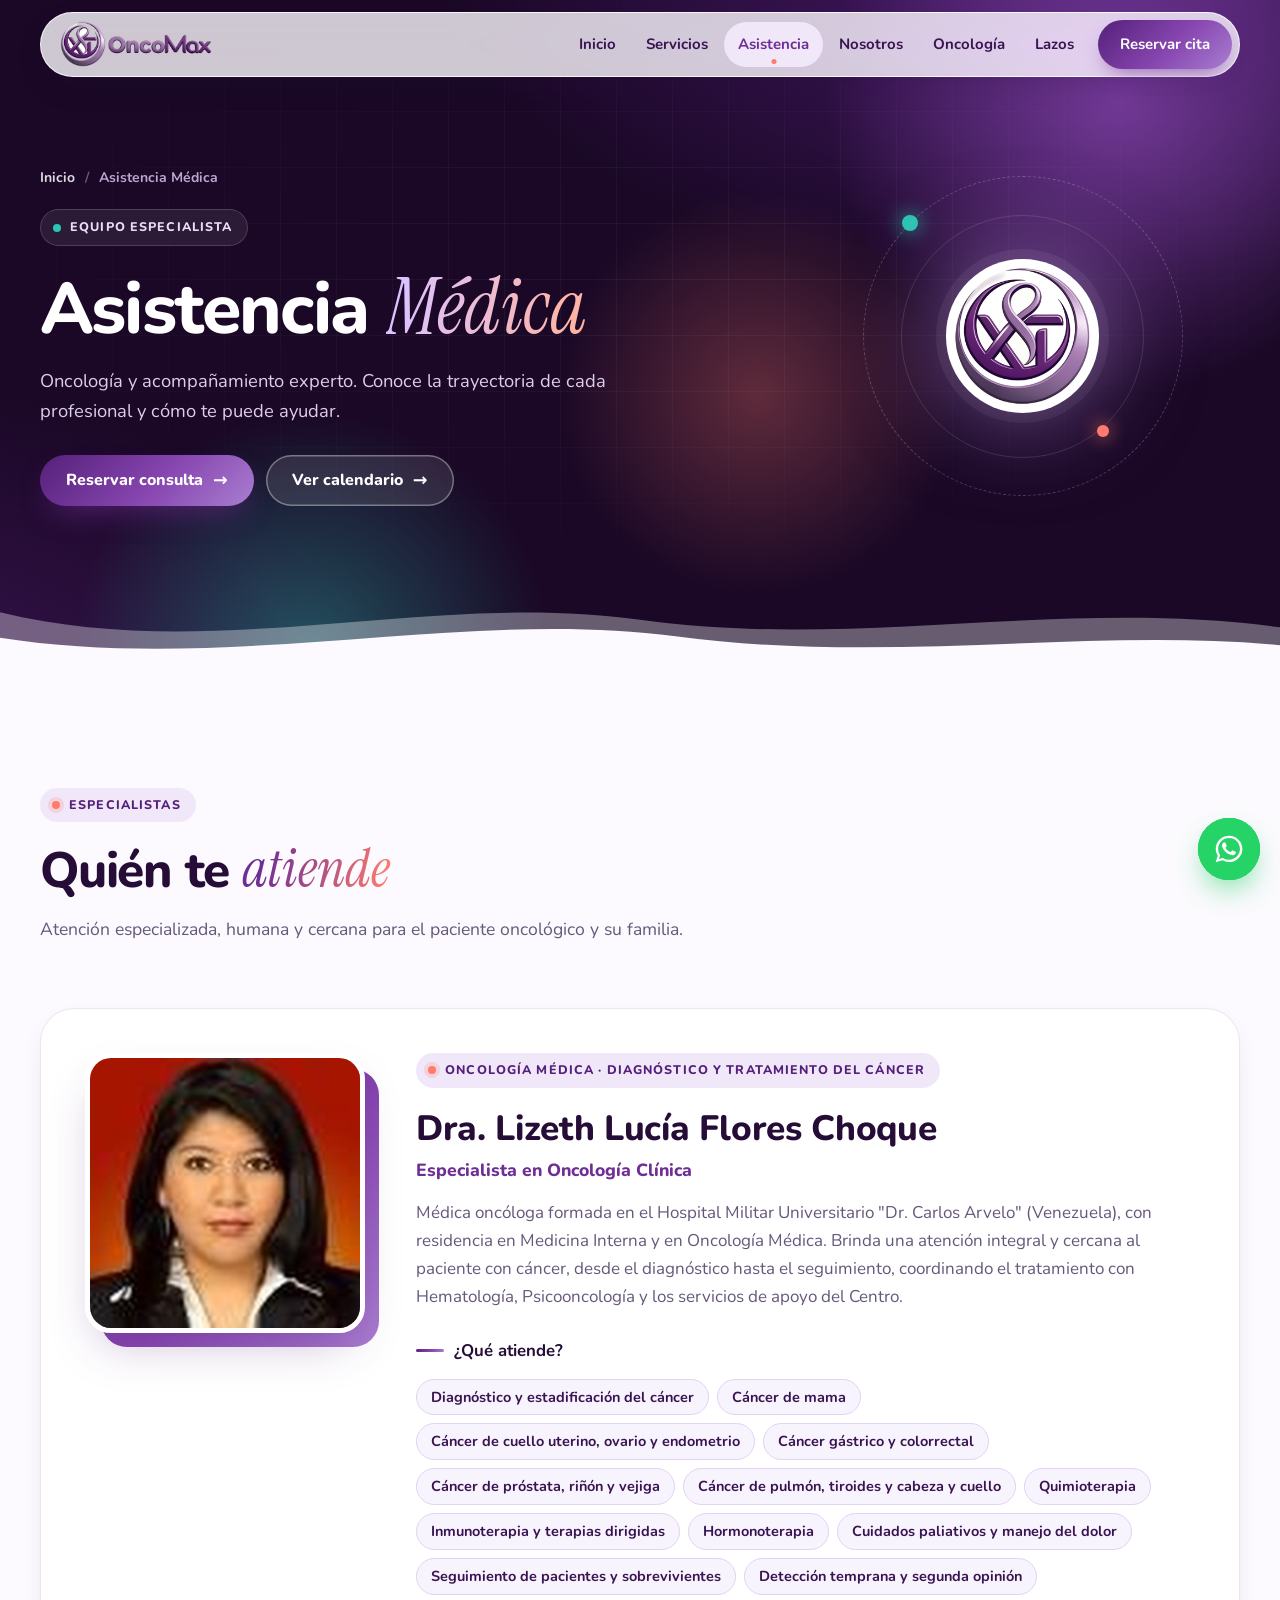
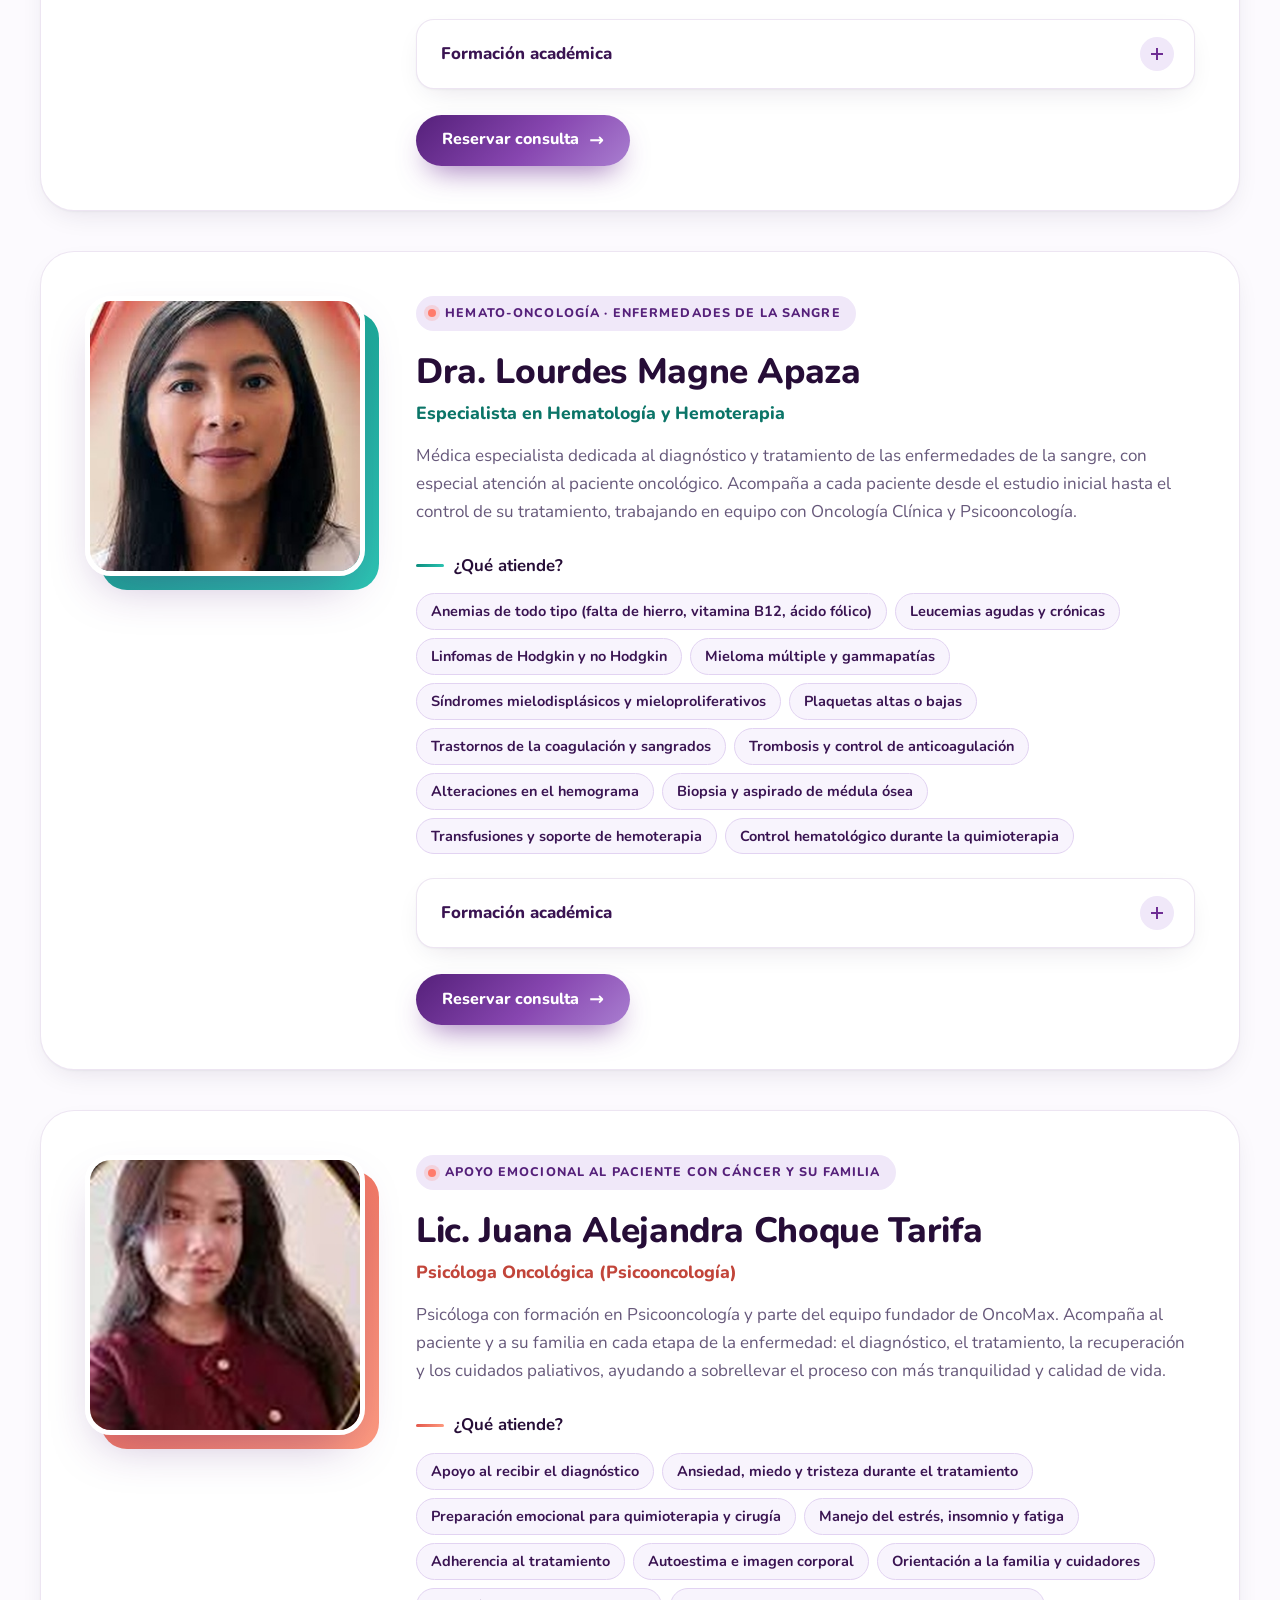
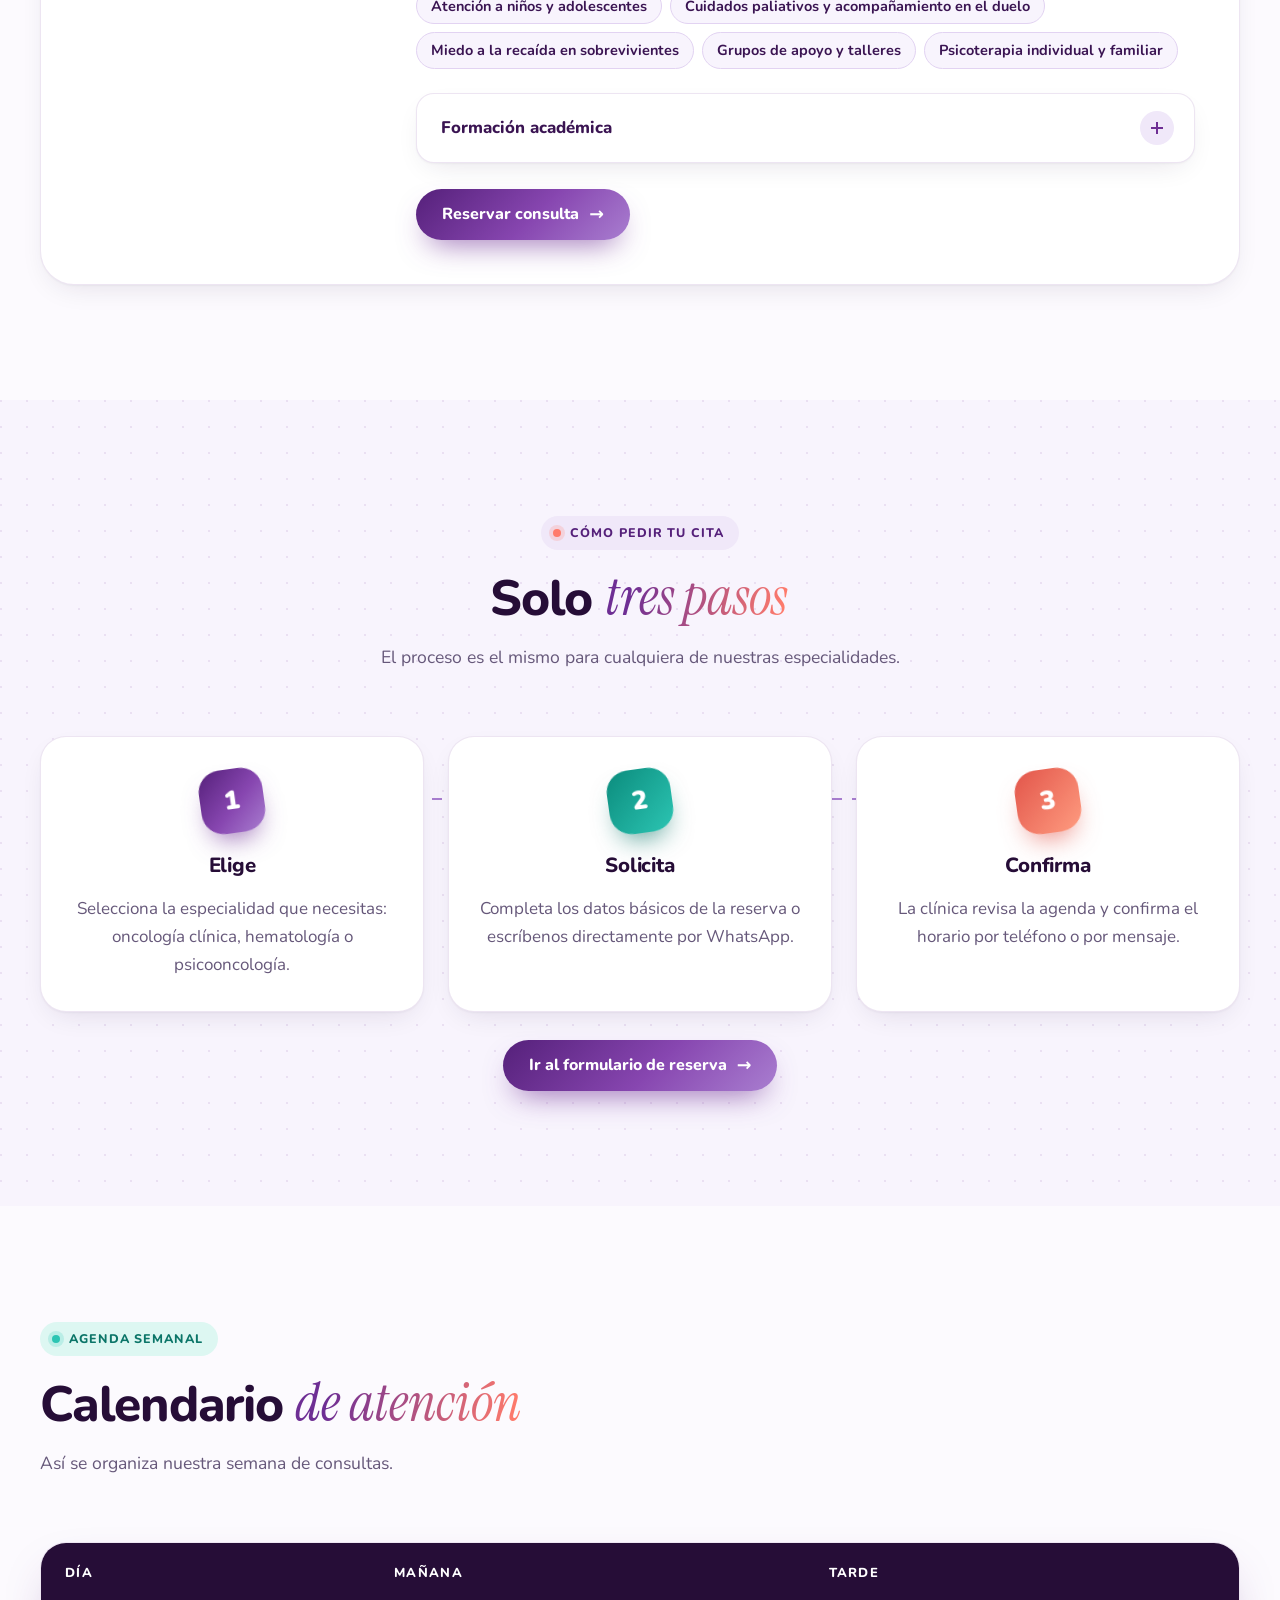
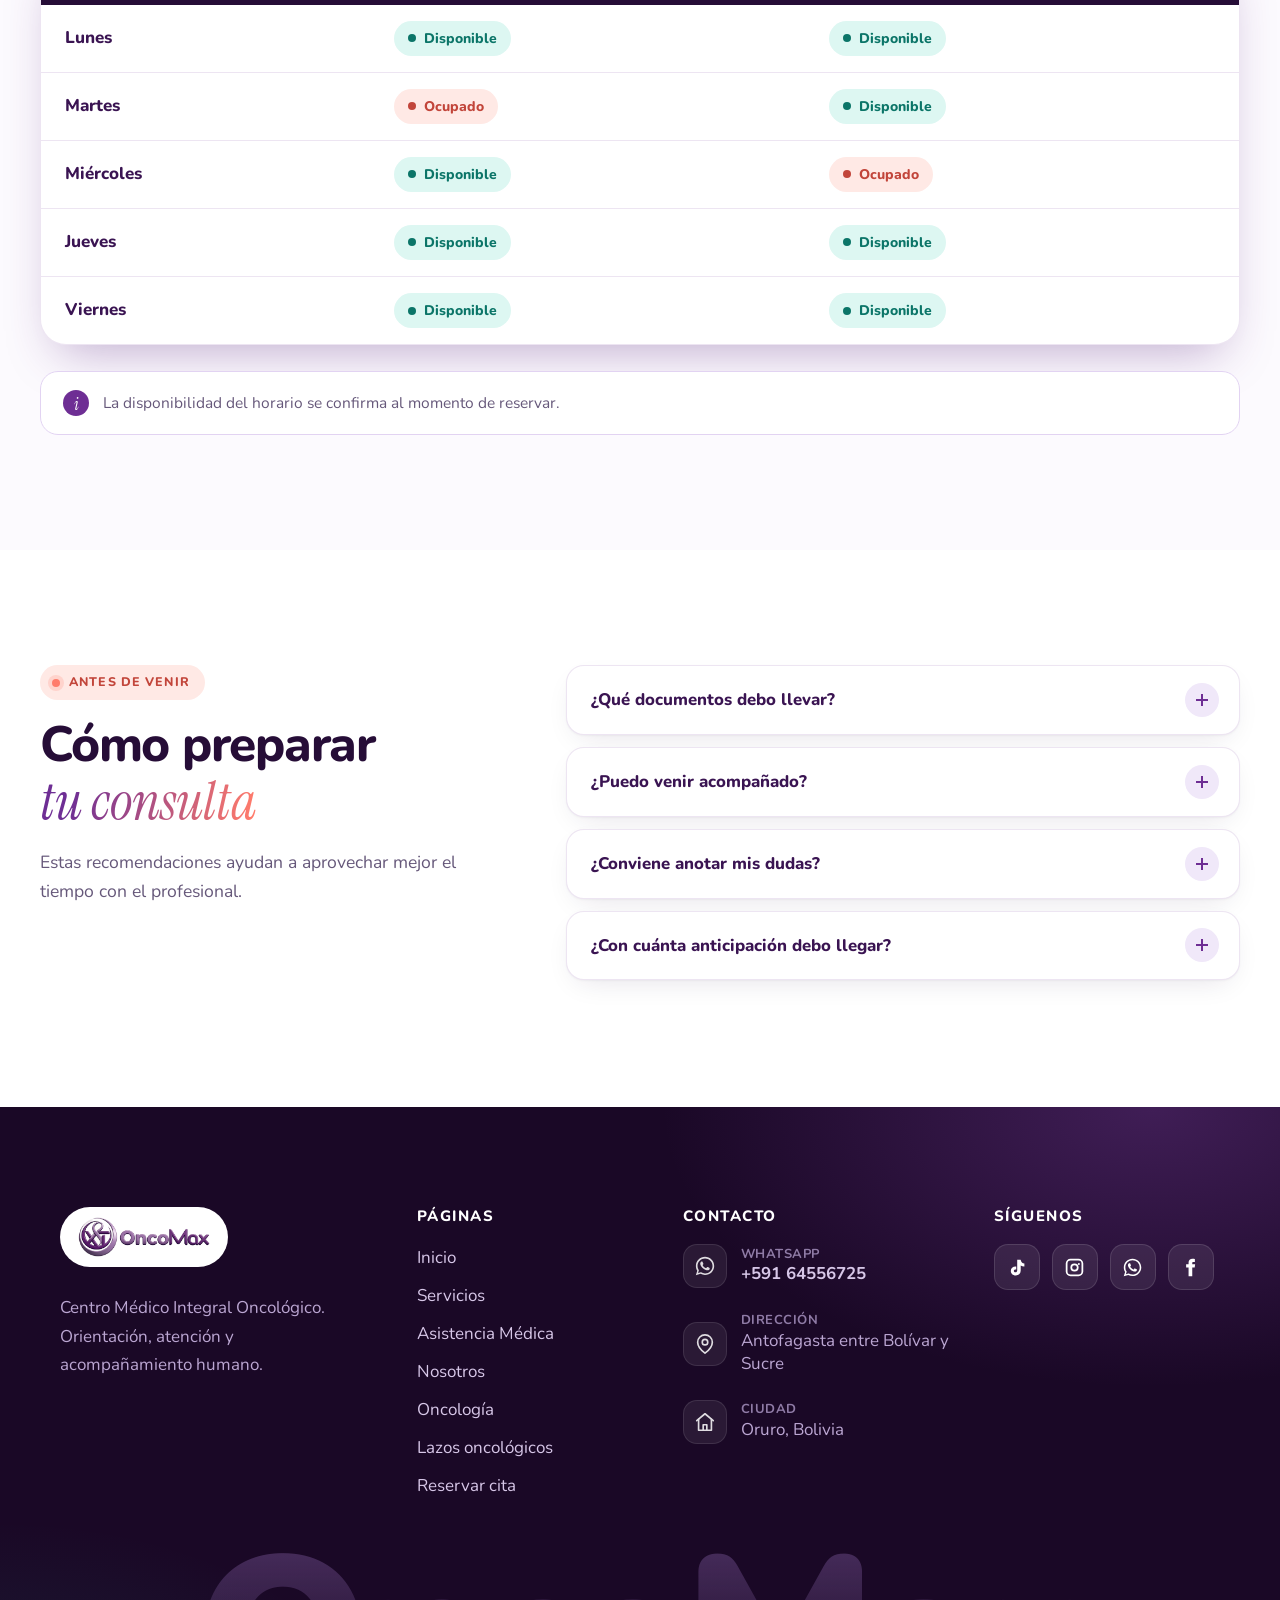
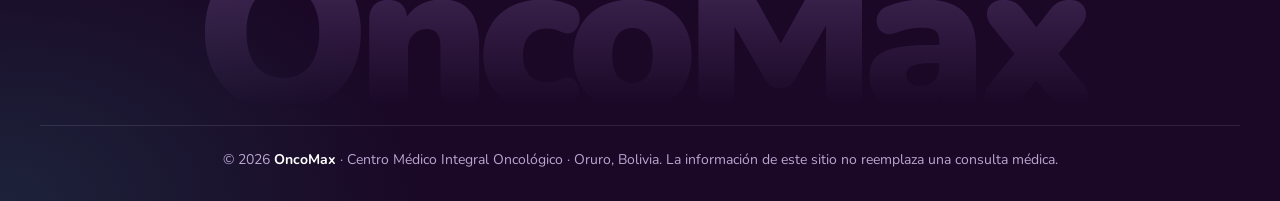
==== commit 43298b81: "Add files via upload" ====
--- a/asistencia.html
+++ b/asistencia.html
@@ -1,6 +1,6 @@
 <!DOCTYPE html>
 <!-- APRENDE A EDITAR asistencia.html
-Asistencia: especialistas y calendario ilustrativo de disponibilidad.
+Asistencia: fichas completas de las especialistas, pasos para pedir cita y calendario de disponibilidad.
 Este archivo decide los textos, imágenes y enlaces. estilos.css decide su apariencia.
 Los comentarios como este son instrucciones: no aparecen en la página.
 Empieza cambiando un texto, guarda el archivo y recarga la página para ver el resultado.
@@ -21,7 +21,7 @@
   <!-- APRENDE: Adapta la página al ancho del celular; conserva este ajuste para que el diseño móvil funcione. -->
   <meta name="viewport" content="width=device-width, initial-scale=1.0">
   <!-- APRENDE: Resumen para buscadores; cambia el texto de content para describir esta página. -->
-  <meta name="description" content="Especialistas de OncoMax, calendario de atención y pasos para solicitar una consulta.">
+  <meta name="description" content="Especialistas de OncoMax: Oncología Clínica, Hematología y Psicooncología. Perfiles, formación, lo que atiende cada una, calendario y pasos para solicitar una consulta.">
   <!-- APRENDE: Color sugerido para la barra del navegador en móviles compatibles; cambia el código # de content. -->
   <meta name="theme-color" content="#260D37">
   <!-- APRENDE: Nombre que aparece en la pestaña del navegador; cambia el texto entre title y /title. -->
@@ -159,137 +159,314 @@
     </section>
 
     <!-- ================= ESPECIALISTAS ================= -->
-    <!-- APRENDE: Agrupa una parte completa de la página. Para moverla, mueve desde section hasta su cierre
-         /section con todo lo que contiene. -->
-    <section class="seccion">
+    <!-- APRENDE: Agrupa una parte completa de la página. Para moverla, mueve desde section hasta su cierre /section
+         con todo lo que contiene. id le da un nombre único: otros enlaces pueden llevar directo aquí escribiendo #
+         y ese nombre. -->
+    <section class="seccion" id="especialistas">
       <!-- APRENDE: Mantiene el contenido centrado y limita su ancho; cambia el valor de "ancho" con dos guiones
            delante al principio de estilos.css. -->
       <div class="seccion__interior">
         <!-- APRENDE: Agrupa la etiqueta, el título y la explicación de esta sección; cambia sus palabras dentro de
              cada etiqueta. -->
         <div class="titulo-seccion revelar">
-          <!-- APRENDE: Texto corto que presenta una sección; escribe otro nombre entre las etiquetas. Las variantes de
-               class cambian sus colores. -->
+          <!-- APRENDE: Texto corto que presenta una sección; escribe otro nombre entre las etiquetas. Las variantes
+               de class cambian sus colores. -->
           <span class="etiqueta">Especialistas</span>
-          <!-- APRENDE: Título de esta sección o tarjeta. Edita sus palabras y las de em si tiene una parte destacada. -->
+          <!-- APRENDE: Título de esta sección o tarjeta. Edita sus palabras y las de em si tiene una parte
+               destacada. -->
           <h2>Quién te <em>atiende</em></h2>
-        </div>
-
-        <!-- APRENDE: Agrupa tarjetas. "grid" + dos guiones + "2", "grid" + dos guiones + "3" y "grid" + dos guiones +
-             "4" usan anchos mínimos diferentes; el espacio disponible decide cuántas caben por fila. -->
-        <div class="grid grid--3 escalonado">
-          <!-- APRENDE: Tarjeta con foto y explicación que aparece al usarla; copia el article completo para añadir otra
-               persona o servicio. "foco" con dos guiones delante elige el punto de la foto que se conserva (horizontal y
-               vertical); "zoom" con dos guiones delante acerca la imagen: 1 es normal y 2 el doble. Prueba variaciones
-               pequeñas. -->
-          <article class="perfil" tabindex="0" style="--foco: 52% 35%; --zoom: 1.3">
-            <!-- APRENDE: Imagen: cambia src="assets/img/web/dra-elena-rosales.jpg" por otro archivo; alt describe la foto
-                 si no se ve o se usa lectura por voz. loading="lazy" espera a que la imagen se acerque a la pantalla para
-                 cargarla. -->
-            <img class="perfil__foto" src="assets/img/web/dra-elena-rosales.jpg" alt="Dra. Elena Rosales" loading="lazy">
-            <!-- APRENDE: Información visible antes de abrir el detalle; si cambias un nombre, actualízalo también en
-                 perfil__detalle. -->
-            <div class="perfil__base">
-              <!-- APRENDE: Pequeña etiqueta sobre la foto; cambia sus palabras para mostrar otra especialidad o categoría. -->
-              <span class="chip">Oncología quirúrgica</span>
-              <!-- APRENDE: Título de esta sección o tarjeta. Edita sus palabras y las de em si tiene una parte destacada. -->
-              <h2>Dra. Elena Rosales Sokolov</h2>
-              <!-- APRENDE: Invitación a usar la tarjeta; cambia el texto para indicar qué descubrirá la persona. -->
-              <span class="pista">Ver perfil</span>
+          <!-- APRENDE: Párrafo visible: cambia sus palabras conservando las etiquetas. b destaca palabras y br las
+               pasa a otra línea. -->
+          <p>Atención especializada, humana y cercana para el paciente oncológico y su familia.</p>
+        </div>
+
+        <!-- APRENDE: Agrupa las fichas de cada especialista, una debajo de otra. -->
+        <div class="fichas escalonado">
+          <!-- APRENDE: Ficha completa de una profesional; copia el article completo para sumar otra persona. Las
+               variantes menta y coral cambian su color. id le da un nombre único: otros enlaces pueden llevar
+               directo aquí escribiendo # y ese nombre. -->
+          <article class="ficha" id="lizeth-flores">
+            <!-- APRENDE: Foto de la profesional con un marco de color detrás; al bajar por la ficha la foto se
+                 queda a la vista. -->
+            <div class="ficha__foto">
+              <!-- APRENDE: Imagen: cambia src="assets/img/especialistas/dra-lizeth-flores.jpg" por otro archivo;
+                   alt describe la foto si no se ve o se usa lectura por voz. loading="lazy" espera a que la imagen
+                   se acerque a la pantalla para cargarla. -->
+              <img src="assets/img/especialistas/dra-lizeth-flores.jpg" alt="Dra. Lizeth Lucía Flores Choque" loading="lazy">
             </div>
-            <!-- APRENDE: Panel con la información ampliada. Cambia aquí especialidad, biografía o servicio; puedes agregar
-                 párrafos p. -->
-            <div class="perfil__detalle">
-              <!-- APRENDE: Título de esta sección o tarjeta. Edita sus palabras y las de em si tiene una parte destacada. -->
-              <h2>Dra. Elena Rosales Sokolov</h2>
-              <!-- APRENDE: Párrafo visible: cambia sus palabras conservando las etiquetas. b destaca palabras y br las pasa
-                   a otra línea. -->
-              <p><b>Especialidad:</b> oncología quirúrgica.</p>
-              <!-- APRENDE: Párrafo visible: cambia sus palabras conservando las etiquetas. b destaca palabras y br las pasa
-                   a otra línea. -->
-              <p><b>Enfoque:</b> evaluación y tratamiento quirúrgico de pacientes oncológicos,
-                 con explicaciones claras antes y después del procedimiento.</p>
-              <!-- APRENDE: Párrafo visible: cambia sus palabras conservando las etiquetas. b destaca palabras y br las pasa
-                   a otra línea. -->
-              <p><b>Atiende:</b> lunes, jueves y viernes.</p>
-              <!-- APRENDE: Enlace: href="reserva.html" elige el destino; el texto entre a y /a es lo que se pulsa. -->
-              <a class="boton boton--chico" href="reserva.html">Reservar consulta</a>
+            <!-- APRENDE: Agrupa los datos, la presentación, lo que atiende y la formación de la profesional. -->
+            <div class="ficha__texto">
+              <!-- APRENDE: Texto corto que presenta una sección; escribe otro nombre entre las etiquetas. Las
+                   variantes de class cambian sus colores. -->
+              <span class="etiqueta">Oncología Médica · Diagnóstico y tratamiento del cáncer</span>
+              <!-- APRENDE: Título de un bloque pequeño; reemplaza el texto entre las etiquetas. -->
+              <h3>Dra. Lizeth Lucía Flores Choque</h3>
+              <!-- APRENDE: Especialidad principal de la profesional; cambia el texto entre las etiquetas. -->
+              <p class="ficha__cargo">Especialista en Oncología Clínica</p>
+              <!-- APRENDE: Presentación de la profesional; puedes escribir varias frases dentro del párrafo. -->
+              <p class="ficha__bio">Médica oncóloga formada en el Hospital Militar Universitario "Dr. Carlos Arvelo" (Venezuela), con residencia en Medicina Interna y en Oncología Médica. Brinda una atención integral y cercana al paciente con cáncer, desde el diagnóstico hasta el seguimiento, coordinando el tratamiento con Hematología, Psicooncología y los servicios de apoyo del Centro.</p>
+              <!-- APRENDE: Subtítulo pequeño dentro de la ficha; reemplaza el texto entre las etiquetas. -->
+              <h4>¿Qué atiende?</h4>
+              <!-- APRENDE: Lista de lo que atiende la profesional; cada li se muestra como una pastilla. Agrega
+                   otra línea li para sumar un tema. -->
+              <ul class="atiende">
+                <!-- APRENDE: Un elemento de la lista; cambia su texto. Si contiene un enlace, cambia también href
+                     para su destino. -->
+                <li>Diagnóstico y estadificación del cáncer</li>
+                <!-- APRENDE: Un elemento de la lista; cambia su texto. Si contiene un enlace, cambia también href
+                     para su destino. -->
+                <li>Cáncer de mama</li>
+                <!-- APRENDE: Un elemento de la lista; cambia su texto. Si contiene un enlace, cambia también href
+                     para su destino. -->
+                <li>Cáncer de cuello uterino, ovario y endometrio</li>
+                <!-- APRENDE: Un elemento de la lista; cambia su texto. Si contiene un enlace, cambia también href
+                     para su destino. -->
+                <li>Cáncer gástrico y colorrectal</li>
+                <!-- APRENDE: Un elemento de la lista; cambia su texto. Si contiene un enlace, cambia también href
+                     para su destino. -->
+                <li>Cáncer de próstata, riñón y vejiga</li>
+                <!-- APRENDE: Un elemento de la lista; cambia su texto. Si contiene un enlace, cambia también href
+                     para su destino. -->
+                <li>Cáncer de pulmón, tiroides y cabeza y cuello</li>
+                <!-- APRENDE: Un elemento de la lista; cambia su texto. Si contiene un enlace, cambia también href
+                     para su destino. -->
+                <li>Quimioterapia</li>
+                <!-- APRENDE: Un elemento de la lista; cambia su texto. Si contiene un enlace, cambia también href
+                     para su destino. -->
+                <li>Inmunoterapia y terapias dirigidas</li>
+                <!-- APRENDE: Un elemento de la lista; cambia su texto. Si contiene un enlace, cambia también href
+                     para su destino. -->
+                <li>Hormonoterapia</li>
+                <!-- APRENDE: Un elemento de la lista; cambia su texto. Si contiene un enlace, cambia también href
+                     para su destino. -->
+                <li>Cuidados paliativos y manejo del dolor</li>
+                <!-- APRENDE: Un elemento de la lista; cambia su texto. Si contiene un enlace, cambia también href
+                     para su destino. -->
+                <li>Seguimiento de pacientes y sobrevivientes</li>
+                <!-- APRENDE: Un elemento de la lista; cambia su texto. Si contiene un enlace, cambia también href
+                     para su destino. -->
+                <li>Detección temprana y segunda opinión</li>
+              </ul>
+              <!-- APRENDE: Pregunta o bloque que se abre al pulsarlo. Copia hasta /details para sumar otro; agrega
+                   open para que comience abierto. -->
+              <details>
+                <!-- APRENDE: Texto que se pulsa para abrir la explicación; escribe la pregunta aquí y la respuesta
+                     en el párrafo siguiente. -->
+                <summary>Formación académica</summary>
+                <!-- APRENDE: Lista de estudios de la profesional; agrega otra línea li para sumar un título. -->
+                <ul class="formacion">
+                  <!-- APRENDE: Un elemento de la lista; cambia su texto. Si contiene un enlace, cambia también href
+                       para su destino. -->
+                  <li>Médico Cirujano – Universidad Técnica de Oruro</li>
+                  <!-- APRENDE: Un elemento de la lista; cambia su texto. Si contiene un enlace, cambia también href
+                       para su destino. -->
+                  <li>Especialista en Oncología Médica – Universidad Militar Bolivariana de Venezuela</li>
+                  <!-- APRENDE: Un elemento de la lista; cambia su texto. Si contiene un enlace, cambia también href
+                       para su destino. -->
+                  <li>Especialista en Oncología Clínica – Colegio Médico de Bolivia</li>
+                  <!-- APRENDE: Un elemento de la lista; cambia su texto. Si contiene un enlace, cambia también href
+                       para su destino. -->
+                  <li>Diplomado en Educación Superior por Competencias – UPEA</li>
+                </ul>
+              </details>
+              <!-- APRENDE: Coloca varios botones juntos. Copia un enlace a dentro de este bloque para añadir otro
+                   botón. -->
+              <div class="acciones">
+                <!-- APRENDE: Enlace: href="reserva.html" elige el destino; el texto entre a y /a es lo que se
+                     pulsa. -->
+                <a class="boton" href="reserva.html">Reservar consulta</a>
+              </div>
             </div>
           </article>
 
-          <!-- APRENDE: Tarjeta con foto y explicación que aparece al usarla; copia el article completo para añadir otra
-               persona o servicio. "foco" con dos guiones delante elige el punto de la foto que se conserva (horizontal y
-               vertical); "zoom" con dos guiones delante acerca la imagen: 1 es normal y 2 el doble. Prueba variaciones
-               pequeñas. -->
-          <article class="perfil" tabindex="0" style="--foco: 55% 35%; --zoom: 1.3">
-            <!-- APRENDE: Imagen: cambia src="assets/img/web/dra-amara-orellio.jpg" por otro archivo; alt describe la foto
-                 si no se ve o se usa lectura por voz. loading="lazy" espera a que la imagen se acerque a la pantalla para
-                 cargarla. -->
-            <img class="perfil__foto" src="assets/img/web/dra-amara-orellio.jpg" alt="Dra. Amara Orellio" loading="lazy">
-            <!-- APRENDE: Información visible antes de abrir el detalle; si cambias un nombre, actualízalo también en
-                 perfil__detalle. -->
-            <div class="perfil__base">
-              <!-- APRENDE: Pequeña etiqueta sobre la foto; cambia sus palabras para mostrar otra especialidad o categoría. -->
-              <span class="chip">Oncología médica e inmuno-oncología</span>
-              <!-- APRENDE: Título de esta sección o tarjeta. Edita sus palabras y las de em si tiene una parte destacada. -->
-              <h2>Dra. Amara Orellio Rojo</h2>
-              <!-- APRENDE: Invitación a usar la tarjeta; cambia el texto para indicar qué descubrirá la persona. -->
-              <span class="pista">Ver perfil</span>
+          <!-- APRENDE: Ficha completa de una profesional; copia el article completo para sumar otra persona. Las
+               variantes menta y coral cambian su color. id le da un nombre único: otros enlaces pueden llevar
+               directo aquí escribiendo # y ese nombre. -->
+          <article class="ficha ficha--menta" id="lourdes-magne">
+            <!-- APRENDE: Foto de la profesional con un marco de color detrás; al bajar por la ficha la foto se
+                 queda a la vista. -->
+            <div class="ficha__foto">
+              <!-- APRENDE: Imagen: cambia src="assets/img/especialistas/dra-lourdes-magne.jpg" por otro archivo;
+                   alt describe la foto si no se ve o se usa lectura por voz. loading="lazy" espera a que la imagen
+                   se acerque a la pantalla para cargarla. -->
+              <img src="assets/img/especialistas/dra-lourdes-magne.jpg" alt="Dra. Lourdes Magne Apaza" loading="lazy">
             </div>
-            <!-- APRENDE: Panel con la información ampliada. Cambia aquí especialidad, biografía o servicio; puedes agregar
-                 párrafos p. -->
-            <div class="perfil__detalle">
-              <!-- APRENDE: Título de esta sección o tarjeta. Edita sus palabras y las de em si tiene una parte destacada. -->
-              <h2>Dra. Amara Orellio Rojo</h2>
-              <!-- APRENDE: Párrafo visible: cambia sus palabras conservando las etiquetas. b destaca palabras y br las pasa
-                   a otra línea. -->
-              <p><b>Especialidad:</b> oncología médica e inmuno-oncología.</p>
-              <!-- APRENDE: Párrafo visible: cambia sus palabras conservando las etiquetas. b destaca palabras y br las pasa
-                   a otra línea. -->
-              <p><b>Enfoque:</b> tratamiento integral y seguimiento clínico del paciente
-                 a lo largo de todo el proceso.</p>
-              <!-- APRENDE: Párrafo visible: cambia sus palabras conservando las etiquetas. b destaca palabras y br las pasa
-                   a otra línea. -->
-              <p><b>Atiende:</b> martes, miércoles y viernes.</p>
-              <!-- APRENDE: Enlace: href="reserva.html" elige el destino; el texto entre a y /a es lo que se pulsa. -->
-              <a class="boton boton--chico" href="reserva.html">Reservar consulta</a>
+            <!-- APRENDE: Agrupa los datos, la presentación, lo que atiende y la formación de la profesional. -->
+            <div class="ficha__texto">
+              <!-- APRENDE: Texto corto que presenta una sección; escribe otro nombre entre las etiquetas. Las
+                   variantes de class cambian sus colores. -->
+              <span class="etiqueta">Hemato-Oncología · Enfermedades de la sangre</span>
+              <!-- APRENDE: Título de un bloque pequeño; reemplaza el texto entre las etiquetas. -->
+              <h3>Dra. Lourdes Magne Apaza</h3>
+              <!-- APRENDE: Especialidad principal de la profesional; cambia el texto entre las etiquetas. -->
+              <p class="ficha__cargo">Especialista en Hematología y Hemoterapia</p>
+              <!-- APRENDE: Presentación de la profesional; puedes escribir varias frases dentro del párrafo. -->
+              <p class="ficha__bio">Médica especialista dedicada al diagnóstico y tratamiento de las enfermedades de la sangre, con especial atención al paciente oncológico. Acompaña a cada paciente desde el estudio inicial hasta el control de su tratamiento, trabajando en equipo con Oncología Clínica y Psicooncología.</p>
+              <!-- APRENDE: Subtítulo pequeño dentro de la ficha; reemplaza el texto entre las etiquetas. -->
+              <h4>¿Qué atiende?</h4>
+              <!-- APRENDE: Lista de lo que atiende la profesional; cada li se muestra como una pastilla. Agrega
+                   otra línea li para sumar un tema. -->
+              <ul class="atiende">
+                <!-- APRENDE: Un elemento de la lista; cambia su texto. Si contiene un enlace, cambia también href
+                     para su destino. -->
+                <li>Anemias de todo tipo (falta de hierro, vitamina B12, ácido fólico)</li>
+                <!-- APRENDE: Un elemento de la lista; cambia su texto. Si contiene un enlace, cambia también href
+                     para su destino. -->
+                <li>Leucemias agudas y crónicas</li>
+                <!-- APRENDE: Un elemento de la lista; cambia su texto. Si contiene un enlace, cambia también href
+                     para su destino. -->
+                <li>Linfomas de Hodgkin y no Hodgkin</li>
+                <!-- APRENDE: Un elemento de la lista; cambia su texto. Si contiene un enlace, cambia también href
+                     para su destino. -->
+                <li>Mieloma múltiple y gammapatías</li>
+                <!-- APRENDE: Un elemento de la lista; cambia su texto. Si contiene un enlace, cambia también href
+                     para su destino. -->
+                <li>Síndromes mielodisplásicos y mieloproliferativos</li>
+                <!-- APRENDE: Un elemento de la lista; cambia su texto. Si contiene un enlace, cambia también href
+                     para su destino. -->
+                <li>Plaquetas altas o bajas</li>
+                <!-- APRENDE: Un elemento de la lista; cambia su texto. Si contiene un enlace, cambia también href
+                     para su destino. -->
+                <li>Trastornos de la coagulación y sangrados</li>
+                <!-- APRENDE: Un elemento de la lista; cambia su texto. Si contiene un enlace, cambia también href
+                     para su destino. -->
+                <li>Trombosis y control de anticoagulación</li>
+                <!-- APRENDE: Un elemento de la lista; cambia su texto. Si contiene un enlace, cambia también href
+                     para su destino. -->
+                <li>Alteraciones en el hemograma</li>
+                <!-- APRENDE: Un elemento de la lista; cambia su texto. Si contiene un enlace, cambia también href
+                     para su destino. -->
+                <li>Biopsia y aspirado de médula ósea</li>
+                <!-- APRENDE: Un elemento de la lista; cambia su texto. Si contiene un enlace, cambia también href
+                     para su destino. -->
+                <li>Transfusiones y soporte de hemoterapia</li>
+                <!-- APRENDE: Un elemento de la lista; cambia su texto. Si contiene un enlace, cambia también href
+                     para su destino. -->
+                <li>Control hematológico durante la quimioterapia</li>
+              </ul>
+              <!-- APRENDE: Pregunta o bloque que se abre al pulsarlo. Copia hasta /details para sumar otro; agrega
+                   open para que comience abierto. -->
+              <details>
+                <!-- APRENDE: Texto que se pulsa para abrir la explicación; escribe la pregunta aquí y la respuesta
+                     en el párrafo siguiente. -->
+                <summary>Formación académica</summary>
+                <!-- APRENDE: Lista de estudios de la profesional; agrega otra línea li para sumar un título. -->
+                <ul class="formacion">
+                  <!-- APRENDE: Un elemento de la lista; cambia su texto. Si contiene un enlace, cambia también href
+                       para su destino. -->
+                  <li>Médico Cirujano</li>
+                  <!-- APRENDE: Un elemento de la lista; cambia su texto. Si contiene un enlace, cambia también href
+                       para su destino. -->
+                  <li>Especialista en Hematología y Hemoterapia</li>
+                </ul>
+              </details>
+              <!-- APRENDE: Coloca varios botones juntos. Copia un enlace a dentro de este bloque para añadir otro
+                   botón. -->
+              <div class="acciones">
+                <!-- APRENDE: Enlace: href="reserva.html" elige el destino; el texto entre a y /a es lo que se
+                     pulsa. -->
+                <a class="boton" href="reserva.html">Reservar consulta</a>
+              </div>
             </div>
           </article>
 
-          <!-- APRENDE: Tarjeta con foto y explicación que aparece al usarla; copia el article completo para añadir otra
-               persona o servicio. "foco" con dos guiones delante elige el punto de la foto que se conserva (horizontal y
-               vertical); "zoom" con dos guiones delante acerca la imagen: 1 es normal y 2 el doble. Prueba variaciones
-               pequeñas. -->
-          <article class="perfil" tabindex="0" style="--foco: 100% 30%; --zoom: 1.3">
-            <!-- APRENDE: Imagen: cambia src="assets/img/web/asistencia-domiciliaria.jpg" por otro archivo; alt describe la
-                 foto si no se ve o se usa lectura por voz. loading="lazy" espera a que la imagen se acerque a la pantalla
-                 para cargarla. -->
-            <img class="perfil__foto" src="assets/img/web/asistencia-domiciliaria.jpg" alt="Asistencia domiciliaria" loading="lazy">
-            <!-- APRENDE: Información visible antes de abrir el detalle; si cambias un nombre, actualízalo también en
-                 perfil__detalle. -->
-            <div class="perfil__base">
-              <!-- APRENDE: Pequeña etiqueta sobre la foto; cambia sus palabras para mostrar otra especialidad o categoría. -->
-              <span class="chip">Apoyo médico en casa</span>
-              <!-- APRENDE: Título de esta sección o tarjeta. Edita sus palabras y las de em si tiene una parte destacada. -->
-              <h2>Asistencia domiciliaria</h2>
-              <!-- APRENDE: Invitación a usar la tarjeta; cambia el texto para indicar qué descubrirá la persona. -->
-              <span class="pista">Ver detalles</span>
+          <!-- APRENDE: Ficha completa de una profesional; copia el article completo para sumar otra persona. Las
+               variantes menta y coral cambian su color. id le da un nombre único: otros enlaces pueden llevar
+               directo aquí escribiendo # y ese nombre. -->
+          <article class="ficha ficha--coral" id="juana-choque">
+            <!-- APRENDE: Foto de la profesional con un marco de color detrás; al bajar por la ficha la foto se
+                 queda a la vista. -->
+            <div class="ficha__foto">
+              <!-- APRENDE: Imagen: cambia src="assets/img/especialistas/lic-juana-choque.jpg" por otro archivo; alt
+                   describe la foto si no se ve o se usa lectura por voz. loading="lazy" espera a que la imagen se
+                   acerque a la pantalla para cargarla. -->
+              <img src="assets/img/especialistas/lic-juana-choque.jpg" alt="Lic. Juana Alejandra Choque Tarifa" loading="lazy">
             </div>
-            <!-- APRENDE: Panel con la información ampliada. Cambia aquí especialidad, biografía o servicio; puedes agregar
-                 párrafos p. -->
-            <div class="perfil__detalle">
-              <!-- APRENDE: Título de esta sección o tarjeta. Edita sus palabras y las de em si tiene una parte destacada. -->
-              <h2>Asistencia domiciliaria</h2>
-              <!-- APRENDE: Párrafo visible: cambia sus palabras conservando las etiquetas. b destaca palabras y br las pasa
-                   a otra línea. -->
-              <p><b>¿Qué es?</b> Un servicio para orientar y acompañar a pacientes que
-                 necesitan apoyo médico básico desde su hogar.</p>
-              <!-- APRENDE: Párrafo visible: cambia sus palabras conservando las etiquetas. b destaca palabras y br las pasa
-                   a otra línea. -->
-              <p><b>Incluye:</b> control básico, orientación de cuidados y coordinación
-                 con el especialista responsable.</p>
-              <!-- APRENDE: Enlace: href="reserva.html" elige el destino; el texto entre a y /a es lo que se pulsa. -->
-              <a class="boton boton--chico" href="reserva.html">Solicitar visita</a>
+            <!-- APRENDE: Agrupa los datos, la presentación, lo que atiende y la formación de la profesional. -->
+            <div class="ficha__texto">
+              <!-- APRENDE: Texto corto que presenta una sección; escribe otro nombre entre las etiquetas. Las
+                   variantes de class cambian sus colores. -->
+              <span class="etiqueta">Apoyo emocional al paciente con cáncer y su familia</span>
+              <!-- APRENDE: Título de un bloque pequeño; reemplaza el texto entre las etiquetas. -->
+              <h3>Lic. Juana Alejandra Choque Tarifa</h3>
+              <!-- APRENDE: Especialidad principal de la profesional; cambia el texto entre las etiquetas. -->
+              <p class="ficha__cargo">Psicóloga Oncológica (Psicooncología)</p>
+              <!-- APRENDE: Presentación de la profesional; puedes escribir varias frases dentro del párrafo. -->
+              <p class="ficha__bio">Psicóloga con formación en Psicooncología y parte del equipo fundador de OncoMax. Acompaña al paciente y a su familia en cada etapa de la enfermedad: el diagnóstico, el tratamiento, la recuperación y los cuidados paliativos, ayudando a sobrellevar el proceso con más tranquilidad y calidad de vida.</p>
+              <!-- APRENDE: Subtítulo pequeño dentro de la ficha; reemplaza el texto entre las etiquetas. -->
+              <h4>¿Qué atiende?</h4>
+              <!-- APRENDE: Lista de lo que atiende la profesional; cada li se muestra como una pastilla. Agrega
+                   otra línea li para sumar un tema. -->
+              <ul class="atiende">
+                <!-- APRENDE: Un elemento de la lista; cambia su texto. Si contiene un enlace, cambia también href
+                     para su destino. -->
+                <li>Apoyo al recibir el diagnóstico</li>
+                <!-- APRENDE: Un elemento de la lista; cambia su texto. Si contiene un enlace, cambia también href
+                     para su destino. -->
+                <li>Ansiedad, miedo y tristeza durante el tratamiento</li>
+                <!-- APRENDE: Un elemento de la lista; cambia su texto. Si contiene un enlace, cambia también href
+                     para su destino. -->
+                <li>Preparación emocional para quimioterapia y cirugía</li>
+                <!-- APRENDE: Un elemento de la lista; cambia su texto. Si contiene un enlace, cambia también href
+                     para su destino. -->
+                <li>Manejo del estrés, insomnio y fatiga</li>
+                <!-- APRENDE: Un elemento de la lista; cambia su texto. Si contiene un enlace, cambia también href
+                     para su destino. -->
+                <li>Adherencia al tratamiento</li>
+                <!-- APRENDE: Un elemento de la lista; cambia su texto. Si contiene un enlace, cambia también href
+                     para su destino. -->
+                <li>Autoestima e imagen corporal</li>
+                <!-- APRENDE: Un elemento de la lista; cambia su texto. Si contiene un enlace, cambia también href
+                     para su destino. -->
+                <li>Orientación a la familia y cuidadores</li>
+                <!-- APRENDE: Un elemento de la lista; cambia su texto. Si contiene un enlace, cambia también href
+                     para su destino. -->
+                <li>Atención a niños y adolescentes</li>
+                <!-- APRENDE: Un elemento de la lista; cambia su texto. Si contiene un enlace, cambia también href
+                     para su destino. -->
+                <li>Cuidados paliativos y acompañamiento en el duelo</li>
+                <!-- APRENDE: Un elemento de la lista; cambia su texto. Si contiene un enlace, cambia también href
+                     para su destino. -->
+                <li>Miedo a la recaída en sobrevivientes</li>
+                <!-- APRENDE: Un elemento de la lista; cambia su texto. Si contiene un enlace, cambia también href
+                     para su destino. -->
+                <li>Grupos de apoyo y talleres</li>
+                <!-- APRENDE: Un elemento de la lista; cambia su texto. Si contiene un enlace, cambia también href
+                     para su destino. -->
+                <li>Psicoterapia individual y familiar</li>
+              </ul>
+              <!-- APRENDE: Pregunta o bloque que se abre al pulsarlo. Copia hasta /details para sumar otro; agrega
+                   open para que comience abierto. -->
+              <details>
+                <!-- APRENDE: Texto que se pulsa para abrir la explicación; escribe la pregunta aquí y la respuesta
+                     en el párrafo siguiente. -->
+                <summary>Formación académica</summary>
+                <!-- APRENDE: Lista de estudios de la profesional; agrega otra línea li para sumar un título. -->
+                <ul class="formacion">
+                  <!-- APRENDE: Un elemento de la lista; cambia su texto. Si contiene un enlace, cambia también href
+                       para su destino. -->
+                  <li>Licenciada en Psicología</li>
+                  <!-- APRENDE: Un elemento de la lista; cambia su texto. Si contiene un enlace, cambia también href
+                       para su destino. -->
+                  <li>Diplomado en Psicooncología: abordaje psicoterapéutico del paciente oncológico y su familia</li>
+                  <!-- APRENDE: Un elemento de la lista; cambia su texto. Si contiene un enlace, cambia también href
+                       para su destino. -->
+                  <li>Diplomado en Educación Superior por Competencias</li>
+                  <!-- APRENDE: Un elemento de la lista; cambia su texto. Si contiene un enlace, cambia también href
+                       para su destino. -->
+                  <li>Técnico Superior en Estimulación Temprana y Educación Infantil</li>
+                  <!-- APRENDE: Un elemento de la lista; cambia su texto. Si contiene un enlace, cambia también href
+                       para su destino. -->
+                  <li>Maestrante en Psicología Jurídica y Forense</li>
+                </ul>
+              </details>
+              <!-- APRENDE: Coloca varios botones juntos. Copia un enlace a dentro de este bloque para añadir otro
+                   botón. -->
+              <div class="acciones">
+                <!-- APRENDE: Enlace: href="reserva.html" elige el destino; el texto entre a y /a es lo que se
+                     pulsa. -->
+                <a class="boton" href="reserva.html">Reservar consulta</a>
+              </div>
             </div>
           </article>
         </div>
@@ -313,7 +490,7 @@
           <h2>Solo <em>tres pasos</em></h2>
           <!-- APRENDE: Párrafo visible: cambia sus palabras conservando las etiquetas. b destaca palabras y br las pasa
                a otra línea. -->
-          <p>El proceso es el mismo para consultas en la clínica y para asistencia en casa.</p>
+          <p>El proceso es el mismo para cualquiera de nuestras especialidades.</p>
         </div>
 
         <!-- APRENDE: Secuencia de pasos. Copia un article paso completo para agregar uno y revisa las columnas de
@@ -327,7 +504,7 @@
             <h3>Elige</h3>
             <!-- APRENDE: Párrafo visible: cambia sus palabras conservando las etiquetas. b destaca palabras y br las pasa
                  a otra línea. -->
-            <p>Selecciona la atención que necesitas: pediátrica, quirúrgica, acompañamiento o visita a domicilio.</p>
+            <p>Selecciona la especialidad que necesitas: oncología clínica, hematología o psicooncología.</p>
           </article>
           <!-- APRENDE: Un paso explicado con número, título y párrafo; edita los tres para adaptar el recorrido. -->
           <article class="paso">
@@ -544,7 +721,7 @@
           <li><a href="oncologia.html">Oncología</a></li>
           <!-- APRENDE: Un elemento de la lista; cambia su texto. Si contiene un enlace, cambia también href para su
                destino. Enlace: href="lazos.html" elige el destino; el texto entre a y /a es lo que se pulsa. -->
-          <li><a href="lazos.html">Lazos de apoyo</a></li>
+          <li><a href="lazos.html">Lazos oncológicos</a></li>
           <!-- APRENDE: Un elemento de la lista; cambia su texto. Si contiene un enlace, cambia también href para su
                destino. Enlace: href="reserva.html" elige el destino; el texto entre a y /a es lo que se pulsa. -->
           <li><a href="reserva.html">Reservar cita</a></li>
--- a/assets/css/estilos.css
+++ b/assets/css/estilos.css
@@ -7259,3 +7259,1438 @@
    negativo puede sacarla fuera. */
     left: 6px; }
 }
+
+/* ---------- 34. Especialidades de la clinica ----------
+   Tarjetas con la foto redonda de cada profesional. "tono" con dos
+   guiones delante guarda el degradado del marco y de la franja. */
+/* APRENDE: Afecta a .especialidad. Busca class="especialidad" o ese nombre junto a otras clases en el HTML
+   para localizar las piezas. */
+.especialidad {
+  /* APRENDE: Degradado guardado para esta tarjeta: lo usan el marco, la franja y los detalles. Las variantes
+   menta y coral lo cambian por otro. */
+  --tono: var(--grad-marca);
+  /* APRENDE: relative permite ubicar piezas dentro; absolute las superpone en su referencia; fixed las fija a
+   la pantalla; sticky las mantiene al bajar. */
+  position: relative;
+  /* APRENDE: hidden recorta lo que sobresale; auto permite desplazarlo si no cabe; clip recorta sin crear un
+   área desplazable. */
+  overflow: hidden;
+  /* APRENDE: isolate mantiene juntas las capas de este bloque; conserva el fondo detrás sin perderlo bajo
+   otras secciones. */
+  isolation: isolate;
+  /* APRENDE: grid coloca en cuadrícula, flex en fila o columna, block ocupa una línea y none oculta la
+   pieza. */
+  display: flex;
+  /* APRENDE: column coloca de arriba hacia abajo; row de izquierda a derecha. */
+  flex-direction: column;
+  /* APRENDE: Alinea las piezas: center centra; start o flex-start las lleva al inicio; stretch las estira. */
+  align-items: flex-start;
+  /* APRENDE: Espacio interior entre borde y contenido: cuatro medidas son arriba, derecha, abajo e izquierda;
+   aumenta para dar más aire. */
+  padding: 32px;
+  /* APRENDE: Redondea esquinas: aumenta para suavizarlas; 50% puede formar un círculo y 999px una
+   pastilla. */
+  border-radius: var(--radio-l);
+  /* APRENDE: Fondo: cambia el color o los tonos del degradado; transparent deja ver lo que hay debajo. */
+  background: var(--blanco);
+  /* APRENDE: Borde: grosor, tipo de línea y color; aumenta el primer número para engrosarlo o usa 0 para
+   quitarlo. */
+  border: 1px solid var(--linea);
+  /* APRENDE: Sombra: cada grupo indica desplazamiento horizontal, vertical, difuminado, tamaño y color;
+   aumenta el difuminado para suavizarla. */
+  box-shadow: var(--sombra-s);
+  /* APRENDE: Suaviza cambios de apariencia; las duraciones en segundos controlan cuánto tarda. .6s tarda el
+   doble que .3s. */
+  transition: transform .6s var(--rebote), box-shadow .6s;
+}
+/* APRENDE: Afecta a .especialidad--menta. Busca class="especialidad--menta" o ese nombre junto a otras clases
+   en el HTML para localizar las piezas. */
+.especialidad--menta {
+  /* APRENDE: Degradado guardado para esta tarjeta: lo usan el marco, la franja y los detalles. Las variantes
+   menta y coral lo cambian por otro. */
+  --tono: var(--grad-menta);
+}
+/* APRENDE: Afecta a .especialidad--coral. Busca class="especialidad--coral" o ese nombre junto a otras clases
+   en el HTML para localizar las piezas. */
+.especialidad--coral {
+  /* APRENDE: Degradado guardado para esta tarjeta: lo usan el marco, la franja y los detalles. Las variantes
+   menta y coral lo cambian por otro. */
+  --tono: var(--grad-coral);
+}
+/* APRENDE: Afecta a .especialidad:hover. Busca class="especialidad" o ese nombre junto a otras clases en el
+   HTML para localizar las piezas. Se activa al pasar el mouse. */
+.especialidad:hover {
+  /* APRENDE: translateX/Y desplaza, rotate gira y scale cambia tamaño visualmente; prueba cambios
+   pequeños. */
+  transform: translateY(-8px);
+  /* APRENDE: Sombra: cada grupo indica desplazamiento horizontal, vertical, difuminado, tamaño y color;
+   aumenta el difuminado para suavizarla. */
+  box-shadow: var(--sombra-m);
+}
+/* APRENDE: Afecta a .especialidad::before. Busca class="especialidad" o ese nombre junto a otras clases en el
+   HTML para localizar las piezas. Dibuja una parte extra sin escribirla en HTML. */
+.especialidad::before {
+  /* APRENDE: Agrega texto o decoración desde el diseño; comillas vacías crean un adorno. Cambia la frase o
+   símbolo entre comillas. */
+  content: "";
+  /* APRENDE: relative permite ubicar piezas dentro; absolute las superpone en su referencia; fixed las fija a
+   la pantalla; sticky las mantiene al bajar. */
+  position: absolute;
+  /* APRENDE: Distancias a los bordes: una medida sirve para todos; cuatro siguen arriba, derecha, abajo e
+   izquierda. 0 cubre toda la referencia. */
+  inset: 0 0 auto 0;
+  /* APRENDE: Orden de capas: un número mayor queda delante; los negativos colocan fondos detrás del
+   contenido. */
+  z-index: -1;
+  /* APRENDE: Medida de alto; aumenta para agrandar. % depende del bloque que lo contiene; auto deja calcular
+   al navegador. */
+  height: 112px;
+  /* APRENDE: Fondo: cambia el color o los tonos del degradado; transparent deja ver lo que hay debajo. */
+  background: var(--tono);
+  /* APRENDE: Visibilidad: 0 invisible, 1 totalmente visible y .5 a la mitad; la pieza sigue ocupando
+   espacio. */
+  opacity: .16;
+}
+/* APRENDE: Afecta a .especialidad__foto. Busca class="especialidad__foto" o ese nombre junto a otras clases
+   en el HTML para localizar las piezas. */
+.especialidad__foto {
+  /* APRENDE: relative permite ubicar piezas dentro; absolute las superpone en su referencia; fixed las fija a
+   la pantalla; sticky las mantiene al bajar. */
+  position: relative;
+  /* APRENDE: Medida de ancho; aumenta para agrandar. % depende del bloque que lo contiene; auto deja calcular
+   al navegador. */
+  width: 136px;
+  /* APRENDE: Medida de alto; aumenta para agrandar. % depende del bloque que lo contiene; auto deja calcular
+   al navegador. */
+  height: 136px;
+  /* APRENDE: Espacio por fuera en el lado inferior; aumenta para separar más, 0 quita ese espacio. */
+  margin-bottom: 22px;
+  /* APRENDE: Espacio interior entre borde y contenido: cuatro medidas son arriba, derecha, abajo e izquierda;
+   aumenta para dar más aire. */
+  padding: 5px;
+  /* APRENDE: Redondea esquinas: aumenta para suavizarlas; 50% puede formar un círculo y 999px una
+   pastilla. */
+  border-radius: 50%;
+  /* APRENDE: Fondo: cambia el color o los tonos del degradado; transparent deja ver lo que hay debajo. */
+  background: var(--tono);
+  /* APRENDE: Sombra: cada grupo indica desplazamiento horizontal, vertical, difuminado, tamaño y color;
+   aumenta el difuminado para suavizarla. */
+  box-shadow: var(--sombra-m);
+  /* APRENDE: Suaviza cambios de apariencia; las duraciones en segundos controlan cuánto tarda. .6s tarda el
+   doble que .3s. */
+  transition: transform .6s var(--rebote);
+}
+/* APRENDE: Afecta a .especialidad:hover .especialidad__foto. Busca class="especialidad" o ese nombre junto a
+   otras clases en el HTML para localizar las piezas. Se activa al pasar el mouse. */
+.especialidad:hover .especialidad__foto {
+  /* APRENDE: translateX/Y desplaza, rotate gira y scale cambia tamaño visualmente; prueba cambios
+   pequeños. */
+  transform: scale(1.06) rotate(-3deg);
+}
+/* APRENDE: Afecta a .especialidad__foto > img. Busca class="especialidad__foto" o ese nombre junto a otras
+   clases en el HTML para localizar las piezas. */
+.especialidad__foto > img {
+  /* APRENDE: Medida de ancho; aumenta para agrandar. % depende del bloque que lo contiene; auto deja calcular
+   al navegador. */
+  width: 100%;
+  /* APRENDE: Medida de alto; aumenta para agrandar. % depende del bloque que lo contiene; auto deja calcular
+   al navegador. */
+  height: 100%;
+  /* APRENDE: Redondea esquinas: aumenta para suavizarlas; 50% puede formar un círculo y 999px una
+   pastilla. */
+  border-radius: 50%;
+  /* APRENDE: Borde: grosor, tipo de línea y color; aumenta el primer número para engrosarlo o usa 0 para
+   quitarlo. */
+  border: 4px solid var(--blanco);
+  /* APRENDE: cover llena el marco recortando la foto; contain la muestra entera y puede dejar espacios
+   alrededor. */
+  object-fit: cover;
+  /* APRENDE: Parte de la foto que se conserva: porcentaje horizontal y vertical; cambia --foco en HTML para
+   ajustar solo una foto. */
+  object-position: 50% 20%;
+}
+/* APRENDE: Afecta a .especialidad__foto .icono. Busca class="especialidad__foto" o ese nombre junto a otras
+   clases en el HTML para localizar las piezas. */
+.especialidad__foto .icono {
+  /* APRENDE: relative permite ubicar piezas dentro; absolute las superpone en su referencia; fixed las fija a
+   la pantalla; sticky las mantiene al bajar. */
+  position: absolute;
+  /* APRENDE: Distancia desde el borde derecho de su referencia; ajusta para mover la pieza. Un valor negativo
+   puede sacarla fuera. */
+  right: -4px;
+  /* APRENDE: Distancia desde el borde inferior de su referencia; ajusta para mover la pieza. Un valor
+   negativo puede sacarla fuera. */
+  bottom: 2px;
+  /* APRENDE: Borde: grosor, tipo de línea y color; aumenta el primer número para engrosarlo o usa 0 para
+   quitarlo. */
+  border: 3px solid var(--blanco);
+}
+/* APRENDE: Afecta a .especialidad h3. Busca class="especialidad" o ese nombre junto a otras clases en el HTML
+   para localizar las piezas. */
+.especialidad h3 {
+  /* APRENDE: Espacio por fuera en el lado inferior; aumenta para separar más, 0 quita ese espacio. */
+  margin-bottom: 4px;
+}
+/* APRENDE: Afecta a .especialidad__profesional. Busca class="especialidad__profesional" o ese nombre junto a
+   otras clases en el HTML para localizar las piezas. */
+.especialidad__profesional {
+  /* APRENDE: Espacio por fuera en el lado inferior; aumenta para separar más, 0 quita ese espacio. */
+  margin-bottom: 14px;
+  /* APRENDE: Grosor de letras: 400 normal; 800 o 900 muy marcado. Reduce el número para aligerarlas. */
+  font-weight: 800;
+  /* APRENDE: Color de letras o dibujos que usan currentColor; cambia el código # o la referencia var para
+   otro tono. */
+  color: var(--violeta-600);
+}
+/* APRENDE: Afecta a .especialidad p. Busca class="especialidad" o ese nombre junto a otras clases en el HTML
+   para localizar las piezas. */
+.especialidad p {
+  /* APRENDE: Color de letras o dibujos que usan currentColor; cambia el código # o la referencia var para
+   otro tono. */
+  color: var(--tinta-suave);
+}
+/* APRENDE: Afecta a .especialidad .boton. Busca class="especialidad" o ese nombre junto a otras clases en el
+   HTML para localizar las piezas. */
+.especialidad .boton {
+  /* APRENDE: Espacio por fuera en el lado superior; aumenta para separar más, 0 quita ese espacio. */
+  margin-top: auto;
+}
+
+/* ---------- 35. Tratamientos y servicios de apoyo ---------- */
+/* APRENDE: Afecta a .responsable. Busca class="responsable" o ese nombre junto a otras clases en el HTML para
+   localizar las piezas. */
+.responsable {
+  /* APRENDE: grid coloca en cuadrícula, flex en fila o columna, block ocupa una línea y none oculta la
+   pieza. */
+  display: inline-flex;
+  /* APRENDE: Alinea las piezas: center centra; start o flex-start las lleva al inicio; stretch las estira. */
+  align-items: center;
+  /* APRENDE: Separación entre piezas; aumenta para alejarlas. Dos medidas indican separación entre filas y
+   columnas. */
+  gap: 8px;
+  /* APRENDE: Espacio por fuera en el lado superior; aumenta para separar más, 0 quita ese espacio. */
+  margin-top: 4px;
+  /* APRENDE: Espacio interior entre borde y contenido: cuatro medidas son arriba, derecha, abajo e izquierda;
+   aumenta para dar más aire. */
+  padding: 6px 12px;
+  /* APRENDE: Redondea esquinas: aumenta para suavizarlas; 50% puede formar un círculo y 999px una
+   pastilla. */
+  border-radius: 999px;
+  /* APRENDE: Fondo: cambia el color o los tonos del degradado; transparent deja ver lo que hay debajo. */
+  background: var(--lavanda-50);
+  /* APRENDE: Borde: grosor, tipo de línea y color; aumenta el primer número para engrosarlo o usa 0 para
+   quitarlo. */
+  border: 1px solid var(--lavanda-200);
+  /* APRENDE: Color de letras o dibujos que usan currentColor; cambia el código # o la referencia var para
+   otro tono. */
+  color: var(--violeta-700);
+  /* APRENDE: Tamaño de letras: aumenta la medida para agrandarlas. clamp(mínimo, flexible, máximo) limita
+   cuánto cambian con la pantalla. */
+  font-size: 13px;
+  /* APRENDE: Grosor de letras: 400 normal; 800 o 900 muy marcado. Reduce el número para aligerarlas. */
+  font-weight: 800;
+  /* APRENDE: Separación de renglones: aumenta el valor para dar más espacio; 1.65 es 1.65 veces el tamaño de
+   letra. */
+  line-height: 1.3;
+}
+/* APRENDE: Afecta a .responsable::before. Busca class="responsable" o ese nombre junto a otras clases en el
+   HTML para localizar las piezas. Dibuja una parte extra sin escribirla en HTML. */
+.responsable::before {
+  /* APRENDE: Agrega texto o decoración desde el diseño; comillas vacías crean un adorno. Cambia la frase o
+   símbolo entre comillas. */
+  content: "";
+  /* APRENDE: Cuánto crece o se encoge la pieza; none mantiene su tamaño y 0 0 100% reserva una fila
+   completa. */
+  flex: none;
+  /* APRENDE: Medida de ancho; aumenta para agrandar. % depende del bloque que lo contiene; auto deja calcular
+   al navegador. */
+  width: 8px;
+  /* APRENDE: Medida de alto; aumenta para agrandar. % depende del bloque que lo contiene; auto deja calcular
+   al navegador. */
+  height: 8px;
+  /* APRENDE: Redondea esquinas: aumenta para suavizarlas; 50% puede formar un círculo y 999px una
+   pastilla. */
+  border-radius: 50%;
+  /* APRENDE: Fondo: cambia el color o los tonos del degradado; transparent deja ver lo que hay debajo. */
+  background: var(--menta-500);
+}
+/* APRENDE: Afecta a .flip__atras .etiqueta. Busca class="flip__atras" o ese nombre junto a otras clases en el
+   HTML para localizar las piezas. */
+.flip__atras .etiqueta {
+  /* APRENDE: Espacio exterior: cuatro medidas son arriba, derecha, abajo e izquierda; dos son vertical y
+   horizontal. auto puede centrar la caja. */
+  margin: 8px 0 0;
+}
+/* APRENDE: Afecta a .apoyos. Busca class="apoyos" o ese nombre junto a otras clases en el HTML para localizar
+   las piezas. */
+.apoyos {
+  /* APRENDE: grid coloca en cuadrícula, flex en fila o columna, block ocupa una línea y none oculta la
+   pieza. */
+  display: grid;
+  /* APRENDE: Anchos de columnas: 1fr 1fr crea dos iguales; repeat(3, 1fr) tres. auto-fit acomoda las que
+   caben y minmax limita sus tamaños. */
+  grid-template-columns: repeat(auto-fit, minmax(min(100%, 320px), 1fr));
+  /* APRENDE: Separación entre piezas; aumenta para alejarlas. Dos medidas indican separación entre filas y
+   columnas. */
+  gap: 22px;
+}
+/* APRENDE: Afecta a .apoyo. Busca class="apoyo" o ese nombre junto a otras clases en el HTML para localizar
+   las piezas. */
+.apoyo {
+  /* APRENDE: grid coloca en cuadrícula, flex en fila o columna, block ocupa una línea y none oculta la
+   pieza. */
+  display: flex;
+  /* APRENDE: column coloca de arriba hacia abajo; row de izquierda a derecha. */
+  flex-direction: column;
+  /* APRENDE: Separación entre piezas; aumenta para alejarlas. Dos medidas indican separación entre filas y
+   columnas. */
+  gap: 16px;
+  /* APRENDE: Espacio interior entre borde y contenido: cuatro medidas son arriba, derecha, abajo e izquierda;
+   aumenta para dar más aire. */
+  padding: 30px;
+  /* APRENDE: Redondea esquinas: aumenta para suavizarlas; 50% puede formar un círculo y 999px una
+   pastilla. */
+  border-radius: var(--radio-l);
+  /* APRENDE: Fondo: cambia el color o los tonos del degradado; transparent deja ver lo que hay debajo. */
+  background: var(--blanco);
+  /* APRENDE: Borde: grosor, tipo de línea y color; aumenta el primer número para engrosarlo o usa 0 para
+   quitarlo. */
+  border: 1px solid var(--linea);
+  /* APRENDE: Sombra: cada grupo indica desplazamiento horizontal, vertical, difuminado, tamaño y color;
+   aumenta el difuminado para suavizarla. */
+  box-shadow: var(--sombra-s);
+  /* APRENDE: Suaviza cambios de apariencia; las duraciones en segundos controlan cuánto tarda. .6s tarda el
+   doble que .3s. */
+  transition: transform .6s var(--rebote), box-shadow .6s;
+}
+/* APRENDE: Afecta a .apoyo:hover. Busca class="apoyo" o ese nombre junto a otras clases en el HTML para
+   localizar las piezas. Se activa al pasar el mouse. */
+.apoyo:hover {
+  /* APRENDE: translateX/Y desplaza, rotate gira y scale cambia tamaño visualmente; prueba cambios
+   pequeños. */
+  transform: translateY(-6px);
+  /* APRENDE: Sombra: cada grupo indica desplazamiento horizontal, vertical, difuminado, tamaño y color;
+   aumenta el difuminado para suavizarla. */
+  box-shadow: var(--sombra-m);
+}
+/* APRENDE: Afecta a .apoyo__cabeza. Busca class="apoyo__cabeza" o ese nombre junto a otras clases en el HTML
+   para localizar las piezas. */
+.apoyo__cabeza {
+  /* APRENDE: grid coloca en cuadrícula, flex en fila o columna, block ocupa una línea y none oculta la
+   pieza. */
+  display: flex;
+  /* APRENDE: Alinea las piezas: center centra; start o flex-start las lleva al inicio; stretch las estira. */
+  align-items: center;
+  /* APRENDE: Separación entre piezas; aumenta para alejarlas. Dos medidas indican separación entre filas y
+   columnas. */
+  gap: 16px;
+}
+/* APRENDE: Afecta a .apoyo__cabeza h3. Busca class="apoyo__cabeza" o ese nombre junto a otras clases en el
+   HTML para localizar las piezas. */
+.apoyo__cabeza h3 {
+  /* APRENDE: Espacio exterior: cuatro medidas son arriba, derecha, abajo e izquierda; dos son vertical y
+   horizontal. auto puede centrar la caja. */
+  margin: 0;
+}
+/* APRENDE: Afecta a .apoyo__dato. Busca class="apoyo__dato" o ese nombre junto a otras clases en el HTML para
+   localizar las piezas. */
+.apoyo__dato {
+  /* APRENDE: Espacio exterior: cuatro medidas son arriba, derecha, abajo e izquierda; dos son vertical y
+   horizontal. auto puede centrar la caja. */
+  margin: 0;
+  /* APRENDE: Color de letras o dibujos que usan currentColor; cambia el código # o la referencia var para
+   otro tono. */
+  color: var(--tinta-suave);
+}
+/* APRENDE: Afecta a .apoyo__dato b. Busca class="apoyo__dato" o ese nombre junto a otras clases en el HTML
+   para localizar las piezas. */
+.apoyo__dato b {
+  /* APRENDE: grid coloca en cuadrícula, flex en fila o columna, block ocupa una línea y none oculta la
+   pieza. */
+  display: block;
+  /* APRENDE: Espacio por fuera en el lado inferior; aumenta para separar más, 0 quita ese espacio. */
+  margin-bottom: 4px;
+  /* APRENDE: Color de letras o dibujos que usan currentColor; cambia el código # o la referencia var para
+   otro tono. */
+  color: var(--ciruela-800);
+  /* APRENDE: Tamaño de letras: aumenta la medida para agrandarlas. clamp(mínimo, flexible, máximo) limita
+   cuánto cambian con la pantalla. */
+  font-size: 12.5px;
+  /* APRENDE: Separación entre letras: valores negativos las juntan y positivos las separan. */
+  letter-spacing: .08em;
+  /* APRENDE: uppercase muestra mayúsculas; none muestra las palabras como se escribieron en HTML. */
+  text-transform: uppercase;
+}
+/* APRENDE: Afecta a .apoyo__beneficio. Busca class="apoyo__beneficio" o ese nombre junto a otras clases en el
+   HTML para localizar las piezas. */
+.apoyo__beneficio {
+  /* APRENDE: grid coloca en cuadrícula, flex en fila o columna, block ocupa una línea y none oculta la
+   pieza. */
+  display: flex;
+  /* APRENDE: Separación entre piezas; aumenta para alejarlas. Dos medidas indican separación entre filas y
+   columnas. */
+  gap: 12px;
+  /* APRENDE: Espacio exterior: cuatro medidas son arriba, derecha, abajo e izquierda; dos son vertical y
+   horizontal. auto puede centrar la caja. */
+  margin: auto 0 0;
+  /* APRENDE: Espacio interior entre borde y contenido: cuatro medidas son arriba, derecha, abajo e izquierda;
+   aumenta para dar más aire. */
+  padding: 14px 16px;
+  /* APRENDE: Redondea esquinas: aumenta para suavizarlas; 50% puede formar un círculo y 999px una
+   pastilla. */
+  border-radius: var(--radio);
+  /* APRENDE: Fondo: cambia el color o los tonos del degradado; transparent deja ver lo que hay debajo. */
+  background: var(--menta-100);
+  /* APRENDE: Color de letras o dibujos que usan currentColor; cambia el código # o la referencia var para
+   otro tono. */
+  color: var(--menta-700);
+  /* APRENDE: Tamaño de letras: aumenta la medida para agrandarlas. clamp(mínimo, flexible, máximo) limita
+   cuánto cambian con la pantalla. */
+  font-size: 15px;
+  /* APRENDE: Grosor de letras: 400 normal; 800 o 900 muy marcado. Reduce el número para aligerarlas. */
+  font-weight: 700;
+}
+/* APRENDE: Afecta a .apoyo__beneficio::before. Busca class="apoyo__beneficio" o ese nombre junto a otras
+   clases en el HTML para localizar las piezas. Dibuja una parte extra sin escribirla en HTML. */
+.apoyo__beneficio::before {
+  /* APRENDE: Agrega texto o decoración desde el diseño; comillas vacías crean un adorno. Cambia la frase o
+   símbolo entre comillas. */
+  content: "\2713";
+  /* APRENDE: Cuánto crece o se encoge la pieza; none mantiene su tamaño y 0 0 100% reserva una fila
+   completa. */
+  flex: none;
+  /* APRENDE: grid coloca en cuadrícula, flex en fila o columna, block ocupa una línea y none oculta la
+   pieza. */
+  display: grid;
+  /* APRENDE: Alinea en ambas direcciones; center centra el dibujo o número en su caja. */
+  place-items: center;
+  /* APRENDE: Medida de ancho; aumenta para agrandar. % depende del bloque que lo contiene; auto deja calcular
+   al navegador. */
+  width: 24px;
+  /* APRENDE: Medida de alto; aumenta para agrandar. % depende del bloque que lo contiene; auto deja calcular
+   al navegador. */
+  height: 24px;
+  /* APRENDE: Redondea esquinas: aumenta para suavizarlas; 50% puede formar un círculo y 999px una
+   pastilla. */
+  border-radius: 50%;
+  /* APRENDE: Fondo: cambia el color o los tonos del degradado; transparent deja ver lo que hay debajo. */
+  background: var(--menta-500);
+  /* APRENDE: Color de letras o dibujos que usan currentColor; cambia el código # o la referencia var para
+   otro tono. */
+  color: var(--blanco);
+  /* APRENDE: Tamaño de letras: aumenta la medida para agrandarlas. clamp(mínimo, flexible, máximo) limita
+   cuánto cambian con la pantalla. */
+  font-size: 13px;
+}
+/* APRENDE: Afecta a .apoyo--destacado. Busca class="apoyo--destacado" o ese nombre junto a otras clases en el
+   HTML para localizar las piezas. */
+.apoyo--destacado {
+  /* APRENDE: Fondo: cambia el color o los tonos del degradado; transparent deja ver lo que hay debajo. */
+  background: var(--ciruela-900);
+  /* APRENDE: Color del borde; cambia el código o referencia para destacarlo. */
+  border-color: transparent;
+  /* APRENDE: Color de letras o dibujos que usan currentColor; cambia el código # o la referencia var para
+   otro tono. */
+  color: var(--blanco);
+}
+/* APRENDE: Afecta a .apoyo--destacado h3. Busca class="apoyo--destacado" o ese nombre junto a otras clases en
+   el HTML para localizar las piezas. */
+.apoyo--destacado h3 {
+  /* APRENDE: Color de letras o dibujos que usan currentColor; cambia el código # o la referencia var para
+   otro tono. */
+  color: var(--blanco);
+}
+/* APRENDE: Afecta a .apoyo--destacado .apoyo__dato. Busca class="apoyo--destacado" o ese nombre junto a otras
+   clases en el HTML para localizar las piezas. */
+.apoyo--destacado .apoyo__dato {
+  /* APRENDE: Color de letras o dibujos que usan currentColor; cambia el código # o la referencia var para
+   otro tono. */
+  color: #D8CBE6;
+}
+/* APRENDE: Afecta a .apoyo--destacado .apoyo__dato b. Busca class="apoyo--destacado" o ese nombre junto a
+   otras clases en el HTML para localizar las piezas. */
+.apoyo--destacado .apoyo__dato b {
+  /* APRENDE: Color de letras o dibujos que usan currentColor; cambia el código # o la referencia var para
+   otro tono. */
+  color: var(--lavanda-300);
+}
+/* APRENDE: Afecta a .apoyo--destacado .icono. Busca class="apoyo--destacado" o ese nombre junto a otras
+   clases en el HTML para localizar las piezas. */
+.apoyo--destacado .icono {
+  /* APRENDE: Fondo: cambia el color o los tonos del degradado; transparent deja ver lo que hay debajo. */
+  background: rgba(255, 255, 255, .12);
+}
+/* APRENDE: Afecta a .apoyo--destacado .icono img. Busca class="apoyo--destacado" o ese nombre junto a otras
+   clases en el HTML para localizar las piezas. */
+.apoyo--destacado .icono img {
+  /* APRENDE: blur difumina, saturate intensifica colores y brightness(0) invert(1) vuelve blanco el icono;
+   ajusta los números. */
+  filter: brightness(0) invert(1);
+}
+
+/* ---------- 36. Fichas de las especialistas ---------- */
+/* APRENDE: Afecta a .fichas. Busca class="fichas" o ese nombre junto a otras clases en el HTML para localizar
+   las piezas. */
+.fichas {
+  /* APRENDE: grid coloca en cuadrícula, flex en fila o columna, block ocupa una línea y none oculta la
+   pieza. */
+  display: grid;
+  /* APRENDE: Separación entre piezas; aumenta para alejarlas. Dos medidas indican separación entre filas y
+   columnas. */
+  gap: 40px;
+}
+/* APRENDE: Afecta a .ficha. Busca class="ficha" o ese nombre junto a otras clases en el HTML para localizar
+   las piezas. */
+.ficha {
+  /* APRENDE: Degradado guardado para esta tarjeta: lo usan el marco, la franja y los detalles. Las variantes
+   menta y coral lo cambian por otro. */
+  --tono: var(--grad-marca);
+  /* APRENDE: Color liso que acompaña al degradado: pinta la especialidad y las pastillas al pasar el mouse.
+   Cambia la referencia var por otro color guardado. */
+  --color-tono: var(--violeta-600);
+  /* APRENDE: grid coloca en cuadrícula, flex en fila o columna, block ocupa una línea y none oculta la
+   pieza. */
+  display: grid;
+  /* APRENDE: Anchos de columnas: 1fr 1fr crea dos iguales; repeat(3, 1fr) tres. auto-fit acomoda las que
+   caben y minmax limita sus tamaños. */
+  grid-template-columns: 280px 1fr;
+  /* APRENDE: Separación entre piezas; aumenta para alejarlas. Dos medidas indican separación entre filas y
+   columnas. */
+  gap: clamp(26px, 4vw, 52px);
+  /* APRENDE: Alinea las piezas: center centra; start o flex-start las lleva al inicio; stretch las estira. */
+  align-items: start;
+  /* APRENDE: Espacio interior entre borde y contenido: cuatro medidas son arriba, derecha, abajo e izquierda;
+   aumenta para dar más aire. */
+  padding: clamp(24px, 4vw, 44px);
+  /* APRENDE: Redondea esquinas: aumenta para suavizarlas; 50% puede formar un círculo y 999px una
+   pastilla. */
+  border-radius: var(--radio-xl);
+  /* APRENDE: Fondo: cambia el color o los tonos del degradado; transparent deja ver lo que hay debajo. */
+  background: var(--blanco);
+  /* APRENDE: Borde: grosor, tipo de línea y color; aumenta el primer número para engrosarlo o usa 0 para
+   quitarlo. */
+  border: 1px solid var(--linea);
+  /* APRENDE: Sombra: cada grupo indica desplazamiento horizontal, vertical, difuminado, tamaño y color;
+   aumenta el difuminado para suavizarla. */
+  box-shadow: var(--sombra-s);
+  /* APRENDE: Espacio que se deja arriba al llegar con un enlace #; evita que la cabecera tape el inicio de la
+   tarjeta. */
+  scroll-margin-top: 110px;
+  /* APRENDE: Suaviza cambios de apariencia; las duraciones en segundos controlan cuánto tarda. .6s tarda el
+   doble que .3s. */
+  transition: box-shadow .6s;
+}
+/* APRENDE: Afecta a .ficha--menta. Busca class="ficha--menta" o ese nombre junto a otras clases en el HTML
+   para localizar las piezas. */
+.ficha--menta {
+  /* APRENDE: Degradado guardado para esta tarjeta: lo usan el marco, la franja y los detalles. Las variantes
+   menta y coral lo cambian por otro. */
+  --tono: var(--grad-menta);
+  /* APRENDE: Color liso que acompaña al degradado: pinta la especialidad y las pastillas al pasar el mouse.
+   Cambia la referencia var por otro color guardado. */
+  --color-tono: var(--menta-700);
+}
+/* APRENDE: Afecta a .ficha--coral. Busca class="ficha--coral" o ese nombre junto a otras clases en el HTML
+   para localizar las piezas. */
+.ficha--coral {
+  /* APRENDE: Degradado guardado para esta tarjeta: lo usan el marco, la franja y los detalles. Las variantes
+   menta y coral lo cambian por otro. */
+  --tono: var(--grad-coral);
+  /* APRENDE: Color liso que acompaña al degradado: pinta la especialidad y las pastillas al pasar el mouse.
+   Cambia la referencia var por otro color guardado. */
+  --color-tono: var(--coral-700);
+}
+/* APRENDE: Afecta a .ficha:hover. Busca class="ficha" o ese nombre junto a otras clases en el HTML para
+   localizar las piezas. Se activa al pasar el mouse. */
+.ficha:hover {
+  /* APRENDE: Sombra: cada grupo indica desplazamiento horizontal, vertical, difuminado, tamaño y color;
+   aumenta el difuminado para suavizarla. */
+  box-shadow: var(--sombra-m);
+}
+/* APRENDE: Afecta a .ficha:target. Busca class="ficha" o ese nombre junto a otras clases en el HTML para
+   localizar las piezas. Se activa cuando un enlace con # lleva directo a esta pieza. */
+.ficha:target {
+  /* APRENDE: Sombra: cada grupo indica desplazamiento horizontal, vertical, difuminado, tamaño y color;
+   aumenta el difuminado para suavizarla. */
+  box-shadow: 0 0 0 3px var(--color-tono), var(--sombra-m);
+  /* APRENDE: Movimiento: nombre, duración (s), posibles retraso, ritmo y repeticiones; aumenta los segundos
+   para ralentizar e infinite para repetir. */
+  animation: fichaLlamar 1s var(--rebote);
+}
+/* APRENDE: Afecta a .ficha__foto. Busca class="ficha__foto" o ese nombre junto a otras clases en el HTML para
+   localizar las piezas. */
+.ficha__foto {
+  /* APRENDE: relative permite ubicar piezas dentro; absolute las superpone en su referencia; fixed las fija a
+   la pantalla; sticky las mantiene al bajar. */
+  position: sticky;
+  /* APRENDE: Distancia desde el borde superior de su referencia; ajusta para mover la pieza. Un valor
+   negativo puede sacarla fuera. */
+  top: 110px;
+  /* APRENDE: isolate mantiene juntas las capas de este bloque; conserva el fondo detrás sin perderlo bajo
+   otras secciones. */
+  isolation: isolate;
+}
+/* APRENDE: Afecta a .ficha__foto::before. Busca class="ficha__foto" o ese nombre junto a otras clases en el
+   HTML para localizar las piezas. Dibuja una parte extra sin escribirla en HTML. */
+.ficha__foto::before {
+  /* APRENDE: Agrega texto o decoración desde el diseño; comillas vacías crean un adorno. Cambia la frase o
+   símbolo entre comillas. */
+  content: "";
+  /* APRENDE: relative permite ubicar piezas dentro; absolute las superpone en su referencia; fixed las fija a
+   la pantalla; sticky las mantiene al bajar. */
+  position: absolute;
+  /* APRENDE: Distancias a los bordes: una medida sirve para todos; cuatro siguen arriba, derecha, abajo e
+   izquierda. 0 cubre toda la referencia. */
+  inset: 16px -14px -14px 16px;
+  /* APRENDE: Orden de capas: un número mayor queda delante; los negativos colocan fondos detrás del
+   contenido. */
+  z-index: -1;
+  /* APRENDE: Redondea esquinas: aumenta para suavizarlas; 50% puede formar un círculo y 999px una
+   pastilla. */
+  border-radius: var(--radio-l);
+  /* APRENDE: Fondo: cambia el color o los tonos del degradado; transparent deja ver lo que hay debajo. */
+  background: var(--tono);
+  /* APRENDE: Suaviza cambios de apariencia; las duraciones en segundos controlan cuánto tarda. .6s tarda el
+   doble que .3s. */
+  transition: transform .7s var(--rebote);
+}
+/* APRENDE: Afecta a .ficha:hover .ficha__foto::before. Busca class="ficha" o ese nombre junto a otras clases
+   en el HTML para localizar las piezas. Se activa al pasar el mouse. Dibuja una parte extra sin escribirla en
+   HTML. */
+.ficha:hover .ficha__foto::before {
+  /* APRENDE: translateX/Y desplaza, rotate gira y scale cambia tamaño visualmente; prueba cambios
+   pequeños. */
+  transform: translate(6px, 6px) rotate(2deg);
+}
+/* APRENDE: Afecta a .ficha__foto img. Busca class="ficha__foto" o ese nombre junto a otras clases en el HTML
+   para localizar las piezas. */
+.ficha__foto img {
+  /* APRENDE: Medida de ancho; aumenta para agrandar. % depende del bloque que lo contiene; auto deja calcular
+   al navegador. */
+  width: 100%;
+  /* APRENDE: Proporción ancho / alto: 16 / 9 horizontal, 9 / 16 vertical y 1 cuadrada; cambia para otro
+   formato. */
+  aspect-ratio: 1;
+  /* APRENDE: Redondea esquinas: aumenta para suavizarlas; 50% puede formar un círculo y 999px una
+   pastilla. */
+  border-radius: var(--radio-l);
+  /* APRENDE: Borde: grosor, tipo de línea y color; aumenta el primer número para engrosarlo o usa 0 para
+   quitarlo. */
+  border: 5px solid var(--blanco);
+  /* APRENDE: cover llena el marco recortando la foto; contain la muestra entera y puede dejar espacios
+   alrededor. */
+  object-fit: cover;
+  /* APRENDE: Parte de la foto que se conserva: porcentaje horizontal y vertical; cambia --foco en HTML para
+   ajustar solo una foto. */
+  object-position: 50% 20%;
+  /* APRENDE: Sombra: cada grupo indica desplazamiento horizontal, vertical, difuminado, tamaño y color;
+   aumenta el difuminado para suavizarla. */
+  box-shadow: var(--sombra-m);
+}
+/* APRENDE: Afecta a .ficha h3. Busca class="ficha" o ese nombre junto a otras clases en el HTML para
+   localizar las piezas. */
+.ficha h3 {
+  /* APRENDE: Espacio por fuera en el lado inferior; aumenta para separar más, 0 quita ese espacio. */
+  margin-bottom: 6px;
+  /* APRENDE: Tamaño de letras: aumenta la medida para agrandarlas. clamp(mínimo, flexible, máximo) limita
+   cuánto cambian con la pantalla. */
+  font-size: clamp(1.6rem, 3vw, 2.2rem);
+}
+/* APRENDE: Afecta a .ficha__cargo. Busca class="ficha__cargo" o ese nombre junto a otras clases en el HTML
+   para localizar las piezas. */
+.ficha__cargo {
+  /* APRENDE: Espacio por fuera en el lado inferior; aumenta para separar más, 0 quita ese espacio. */
+  margin-bottom: 14px;
+  /* APRENDE: Tamaño de letras: aumenta la medida para agrandarlas. clamp(mínimo, flexible, máximo) limita
+   cuánto cambian con la pantalla. */
+  font-size: 1.1rem;
+  /* APRENDE: Grosor de letras: 400 normal; 800 o 900 muy marcado. Reduce el número para aligerarlas. */
+  font-weight: 800;
+  /* APRENDE: Color de letras o dibujos que usan currentColor; cambia el código # o la referencia var para
+   otro tono. */
+  color: var(--color-tono);
+}
+/* APRENDE: Afecta a .ficha__bio. Busca class="ficha__bio" o ese nombre junto a otras clases en el HTML para
+   localizar las piezas. */
+.ficha__bio {
+  /* APRENDE: Color de letras o dibujos que usan currentColor; cambia el código # o la referencia var para
+   otro tono. */
+  color: var(--tinta-suave);
+}
+/* APRENDE: Afecta a .ficha h4. Busca class="ficha" o ese nombre junto a otras clases en el HTML para
+   localizar las piezas. */
+.ficha h4 {
+  /* APRENDE: grid coloca en cuadrícula, flex en fila o columna, block ocupa una línea y none oculta la
+   pieza. */
+  display: flex;
+  /* APRENDE: Alinea las piezas: center centra; start o flex-start las lleva al inicio; stretch las estira. */
+  align-items: center;
+  /* APRENDE: Separación entre piezas; aumenta para alejarlas. Dos medidas indican separación entre filas y
+   columnas. */
+  gap: 10px;
+  /* APRENDE: Espacio exterior: cuatro medidas son arriba, derecha, abajo e izquierda; dos son vertical y
+   horizontal. auto puede centrar la caja. */
+  margin: 26px 0 14px;
+  /* APRENDE: Tamaño de letras: aumenta la medida para agrandarlas. clamp(mínimo, flexible, máximo) limita
+   cuánto cambian con la pantalla. */
+  font-size: 1.05rem;
+  /* APRENDE: Color de letras o dibujos que usan currentColor; cambia el código # o la referencia var para
+   otro tono. */
+  color: var(--ciruela-900);
+}
+/* APRENDE: Afecta a .ficha h4::before. Busca class="ficha" o ese nombre junto a otras clases en el HTML para
+   localizar las piezas. Dibuja una parte extra sin escribirla en HTML. */
+.ficha h4::before {
+  /* APRENDE: Agrega texto o decoración desde el diseño; comillas vacías crean un adorno. Cambia la frase o
+   símbolo entre comillas. */
+  content: "";
+  /* APRENDE: Medida de ancho; aumenta para agrandar. % depende del bloque que lo contiene; auto deja calcular
+   al navegador. */
+  width: 28px;
+  /* APRENDE: Medida de alto; aumenta para agrandar. % depende del bloque que lo contiene; auto deja calcular
+   al navegador. */
+  height: 3px;
+  /* APRENDE: Redondea esquinas: aumenta para suavizarlas; 50% puede formar un círculo y 999px una
+   pastilla. */
+  border-radius: 3px;
+  /* APRENDE: Fondo: cambia el color o los tonos del degradado; transparent deja ver lo que hay debajo. */
+  background: var(--tono);
+}
+/* APRENDE: Afecta a .atiende. Busca class="atiende" o ese nombre junto a otras clases en el HTML para
+   localizar las piezas. */
+.atiende {
+  /* APRENDE: grid coloca en cuadrícula, flex en fila o columna, block ocupa una línea y none oculta la
+   pieza. */
+  display: flex;
+  /* APRENDE: wrap permite pasar a otra fila si no caben; nowrap intenta mantener una sola fila. */
+  flex-wrap: wrap;
+  /* APRENDE: Separación entre piezas; aumenta para alejarlas. Dos medidas indican separación entre filas y
+   columnas. */
+  gap: 8px;
+  /* APRENDE: Espacio exterior: cuatro medidas son arriba, derecha, abajo e izquierda; dos son vertical y
+   horizontal. auto puede centrar la caja. */
+  margin: 0;
+  /* APRENDE: Espacio interior entre borde y contenido: cuatro medidas son arriba, derecha, abajo e izquierda;
+   aumenta para dar más aire. */
+  padding: 0;
+  /* APRENDE: none quita puntos de lista o el indicador normal del desplegable; el diseño usa su propia
+   decoración. */
+  list-style: none;
+}
+/* APRENDE: Afecta a .atiende li. Busca class="atiende" o ese nombre junto a otras clases en el HTML para
+   localizar las piezas. */
+.atiende li {
+  /* APRENDE: Espacio interior entre borde y contenido: cuatro medidas son arriba, derecha, abajo e izquierda;
+   aumenta para dar más aire. */
+  padding: 8px 14px;
+  /* APRENDE: Redondea esquinas: aumenta para suavizarlas; 50% puede formar un círculo y 999px una
+   pastilla. */
+  border-radius: 999px;
+  /* APRENDE: Fondo: cambia el color o los tonos del degradado; transparent deja ver lo que hay debajo. */
+  background: var(--lavanda-50);
+  /* APRENDE: Borde: grosor, tipo de línea y color; aumenta el primer número para engrosarlo o usa 0 para
+   quitarlo. */
+  border: 1px solid var(--lavanda-200);
+  /* APRENDE: Color de letras o dibujos que usan currentColor; cambia el código # o la referencia var para
+   otro tono. */
+  color: var(--ciruela-800);
+  /* APRENDE: Tamaño de letras: aumenta la medida para agrandarlas. clamp(mínimo, flexible, máximo) limita
+   cuánto cambian con la pantalla. */
+  font-size: 14.5px;
+  /* APRENDE: Grosor de letras: 400 normal; 800 o 900 muy marcado. Reduce el número para aligerarlas. */
+  font-weight: 700;
+  /* APRENDE: Separación de renglones: aumenta el valor para dar más espacio; 1.65 es 1.65 veces el tamaño de
+   letra. */
+  line-height: 1.3;
+  /* APRENDE: Suaviza cambios de apariencia; las duraciones en segundos controlan cuánto tarda. .6s tarda el
+   doble que .3s. */
+  transition: background .3s, color .3s, border-color .3s, transform .4s var(--rebote);
+}
+/* APRENDE: Afecta a .atiende li:hover. Busca class="atiende" o ese nombre junto a otras clases en el HTML
+   para localizar las piezas. Se activa al pasar el mouse. */
+.atiende li:hover {
+  /* APRENDE: Fondo: cambia el color o los tonos del degradado; transparent deja ver lo que hay debajo. */
+  background: var(--color-tono);
+  /* APRENDE: Color del borde; cambia el código o referencia para destacarlo. */
+  border-color: var(--color-tono);
+  /* APRENDE: Color de letras o dibujos que usan currentColor; cambia el código # o la referencia var para
+   otro tono. */
+  color: var(--blanco);
+  /* APRENDE: translateX/Y desplaza, rotate gira y scale cambia tamaño visualmente; prueba cambios
+   pequeños. */
+  transform: translateY(-3px);
+}
+/* APRENDE: Afecta a .ficha details. Busca class="ficha" o ese nombre junto a otras clases en el HTML para
+   localizar las piezas. */
+.ficha details {
+  /* APRENDE: Espacio por fuera en el lado superior; aumenta para separar más, 0 quita ese espacio. */
+  margin-top: 24px;
+}
+/* APRENDE: Afecta a .formacion. Busca class="formacion" o ese nombre junto a otras clases en el HTML para
+   localizar las piezas. */
+.formacion {
+  /* APRENDE: grid coloca en cuadrícula, flex en fila o columna, block ocupa una línea y none oculta la
+   pieza. */
+  display: grid;
+  /* APRENDE: Separación entre piezas; aumenta para alejarlas. Dos medidas indican separación entre filas y
+   columnas. */
+  gap: 10px;
+  /* APRENDE: none quita puntos de lista o el indicador normal del desplegable; el diseño usa su propia
+   decoración. */
+  list-style: none;
+}
+/* APRENDE: Afecta a .formacion li. Busca class="formacion" o ese nombre junto a otras clases en el HTML para
+   localizar las piezas. */
+.formacion li {
+  /* APRENDE: relative permite ubicar piezas dentro; absolute las superpone en su referencia; fixed las fija a
+   la pantalla; sticky las mantiene al bajar. */
+  position: relative;
+  /* APRENDE: Espacio por dentro en el lado izquierdo; aumenta para separar más, 0 quita ese espacio. */
+  padding-left: 24px;
+}
+/* APRENDE: Afecta a .formacion li::before. Busca class="formacion" o ese nombre junto a otras clases en el
+   HTML para localizar las piezas. Dibuja una parte extra sin escribirla en HTML. */
+.formacion li::before {
+  /* APRENDE: Agrega texto o decoración desde el diseño; comillas vacías crean un adorno. Cambia la frase o
+   símbolo entre comillas. */
+  content: "";
+  /* APRENDE: relative permite ubicar piezas dentro; absolute las superpone en su referencia; fixed las fija a
+   la pantalla; sticky las mantiene al bajar. */
+  position: absolute;
+  /* APRENDE: Distancia desde el borde izquierdo de su referencia; ajusta para mover la pieza. Un valor
+   negativo puede sacarla fuera. */
+  left: 0;
+  /* APRENDE: Distancia desde el borde superior de su referencia; ajusta para mover la pieza. Un valor
+   negativo puede sacarla fuera. */
+  top: .55em;
+  /* APRENDE: Medida de ancho; aumenta para agrandar. % depende del bloque que lo contiene; auto deja calcular
+   al navegador. */
+  width: 10px;
+  /* APRENDE: Medida de alto; aumenta para agrandar. % depende del bloque que lo contiene; auto deja calcular
+   al navegador. */
+  height: 10px;
+  /* APRENDE: Redondea esquinas: aumenta para suavizarlas; 50% puede formar un círculo y 999px una
+   pastilla. */
+  border-radius: 50%;
+  /* APRENDE: Fondo: cambia el color o los tonos del degradado; transparent deja ver lo que hay debajo. */
+  background: var(--tono);
+}
+/* APRENDE: Afecta a .ficha .acciones. Busca class="ficha" o ese nombre junto a otras clases en el HTML para
+   localizar las piezas. */
+.ficha .acciones {
+  /* APRENDE: Espacio por fuera en el lado superior; aumenta para separar más, 0 quita ese espacio. */
+  margin-top: 26px;
+}
+/* APRENDE: Afecta a .equipo-real. Busca class="equipo-real" o ese nombre junto a otras clases en el HTML para
+   localizar las piezas. */
+.equipo-real {
+  /* APRENDE: Límite máximo de ancho; aumenta para agrandar. % depende del bloque que lo contiene; auto deja
+   calcular al navegador. */
+  max-width: 1000px;
+  /* APRENDE: Espacio exterior: cuatro medidas son arriba, derecha, abajo e izquierda; dos son vertical y
+   horizontal. auto puede centrar la caja. */
+  margin: 0 auto;
+}
+/* APRENDE: Afecta a .equipo-real .perfil. Busca class="equipo-real" o ese nombre junto a otras clases en el
+   HTML para localizar las piezas. */
+.equipo-real .perfil {
+  /* APRENDE: Medida mínima de alto; aumenta para agrandar. % depende del bloque que lo contiene; auto deja
+   calcular al navegador. */
+  min-height: 430px;
+}
+/* APRENDE: Pasos del movimiento fichaLlamar: from o 0% es el inicio; to o 100% el final. Cambia
+   desplazamientos y giros dentro para otra trayectoria. */
+@keyframes fichaLlamar {
+  /* APRENDE: Momento del movimiento: 50%. Ajusta los valores de este paso para cambiar cómo empieza, termina
+   o pasa por aquí. */
+  50% {
+    /* APRENDE: translateX/Y desplaza, rotate gira y scale cambia tamaño visualmente; prueba cambios
+   pequeños. */
+    transform: scale(1.015);
+  }
+}
+
+/* ---------- 37. Lazos oncologicos ----------
+   Cada tarjeta guarda su color en "lazo" con dos guiones delante: el
+   dibujo, la etiqueta y el fondo suave lo toman de ahi. */
+/* APRENDE: Afecta a .paleta. Busca class="paleta" o ese nombre junto a otras clases en el HTML para localizar
+   las piezas. */
+.paleta {
+  /* APRENDE: grid coloca en cuadrícula, flex en fila o columna, block ocupa una línea y none oculta la
+   pieza. */
+  display: flex;
+  /* APRENDE: wrap permite pasar a otra fila si no caben; nowrap intenta mantener una sola fila. */
+  flex-wrap: wrap;
+  /* APRENDE: Distribuye las piezas: center centra, space-between separa extremos y flex-end lleva al final de
+   la fila o columna. */
+  justify-content: center;
+  /* APRENDE: Separación entre piezas; aumenta para alejarlas. Dos medidas indican separación entre filas y
+   columnas. */
+  gap: 10px;
+  /* APRENDE: Límite máximo de ancho; aumenta para agrandar. % depende del bloque que lo contiene; auto deja
+   calcular al navegador. */
+  max-width: 980px;
+  /* APRENDE: Espacio exterior: cuatro medidas son arriba, derecha, abajo e izquierda; dos son vertical y
+   horizontal. auto puede centrar la caja. */
+  margin: 0 auto 50px;
+}
+/* APRENDE: Afecta a .paleta__color. Busca class="paleta__color" o ese nombre junto a otras clases en el HTML
+   para localizar las piezas. */
+.paleta__color {
+  /* APRENDE: grid coloca en cuadrícula, flex en fila o columna, block ocupa una línea y none oculta la
+   pieza. */
+  display: inline-flex;
+  /* APRENDE: Alinea las piezas: center centra; start o flex-start las lleva al inicio; stretch las estira. */
+  align-items: center;
+  /* APRENDE: Separación entre piezas; aumenta para alejarlas. Dos medidas indican separación entre filas y
+   columnas. */
+  gap: 8px;
+  /* APRENDE: Espacio interior entre borde y contenido: cuatro medidas son arriba, derecha, abajo e izquierda;
+   aumenta para dar más aire. */
+  padding: 7px 14px 7px 8px;
+  /* APRENDE: Redondea esquinas: aumenta para suavizarlas; 50% puede formar un círculo y 999px una
+   pastilla. */
+  border-radius: 999px;
+  /* APRENDE: Fondo: cambia el color o los tonos del degradado; transparent deja ver lo que hay debajo. */
+  background: var(--blanco);
+  /* APRENDE: Borde: grosor, tipo de línea y color; aumenta el primer número para engrosarlo o usa 0 para
+   quitarlo. */
+  border: 1px solid var(--linea);
+  /* APRENDE: Color de letras o dibujos que usan currentColor; cambia el código # o la referencia var para
+   otro tono. */
+  color: var(--ciruela-800);
+  /* APRENDE: Tamaño de letras: aumenta la medida para agrandarlas. clamp(mínimo, flexible, máximo) limita
+   cuánto cambian con la pantalla. */
+  font-size: 14px;
+  /* APRENDE: Grosor de letras: 400 normal; 800 o 900 muy marcado. Reduce el número para aligerarlas. */
+  font-weight: 800;
+  /* APRENDE: none quita el subrayado y underline lo agrega; cambia para ajustar los enlaces. */
+  text-decoration: none;
+  /* APRENDE: Sombra: cada grupo indica desplazamiento horizontal, vertical, difuminado, tamaño y color;
+   aumenta el difuminado para suavizarla. */
+  box-shadow: var(--sombra-s);
+  /* APRENDE: Suaviza cambios de apariencia; las duraciones en segundos controlan cuánto tarda. .6s tarda el
+   doble que .3s. */
+  transition: transform .4s var(--rebote), border-color .3s, box-shadow .3s;
+}
+/* APRENDE: Afecta a .paleta__color::before. Busca class="paleta__color" o ese nombre junto a otras clases en
+   el HTML para localizar las piezas. Dibuja una parte extra sin escribirla en HTML. */
+.paleta__color::before {
+  /* APRENDE: Agrega texto o decoración desde el diseño; comillas vacías crean un adorno. Cambia la frase o
+   símbolo entre comillas. */
+  content: "";
+  /* APRENDE: Medida de ancho; aumenta para agrandar. % depende del bloque que lo contiene; auto deja calcular
+   al navegador. */
+  width: 18px;
+  /* APRENDE: Medida de alto; aumenta para agrandar. % depende del bloque que lo contiene; auto deja calcular
+   al navegador. */
+  height: 18px;
+  /* APRENDE: Redondea esquinas: aumenta para suavizarlas; 50% puede formar un círculo y 999px una
+   pastilla. */
+  border-radius: 50%;
+  /* APRENDE: Fondo: cambia el color o los tonos del degradado; transparent deja ver lo que hay debajo. */
+  background: var(--lazo);
+  /* APRENDE: Sombra: cada grupo indica desplazamiento horizontal, vertical, difuminado, tamaño y color;
+   aumenta el difuminado para suavizarla. */
+  box-shadow: inset 0 0 0 1px rgba(0, 0, 0, .15);
+}
+/* APRENDE: Afecta a .paleta__color:hover. Busca class="paleta__color" o ese nombre junto a otras clases en el
+   HTML para localizar las piezas. Se activa al pasar el mouse. */
+.paleta__color:hover {
+  /* APRENDE: translateX/Y desplaza, rotate gira y scale cambia tamaño visualmente; prueba cambios
+   pequeños. */
+  transform: translateY(-3px);
+  /* APRENDE: Color del borde; cambia el código o referencia para destacarlo. */
+  border-color: var(--lazo);
+  /* APRENDE: Sombra: cada grupo indica desplazamiento horizontal, vertical, difuminado, tamaño y color;
+   aumenta el difuminado para suavizarla. */
+  box-shadow: var(--sombra-m);
+}
+/* APRENDE: Afecta a .lazos. Busca class="lazos" o ese nombre junto a otras clases en el HTML para localizar
+   las piezas. */
+.lazos {
+  /* APRENDE: grid coloca en cuadrícula, flex en fila o columna, block ocupa una línea y none oculta la
+   pieza. */
+  display: grid;
+  /* APRENDE: Anchos de columnas: 1fr 1fr crea dos iguales; repeat(3, 1fr) tres. auto-fit acomoda las que
+   caben y minmax limita sus tamaños. */
+  grid-template-columns: repeat(auto-fit, minmax(min(100%, 330px), 1fr));
+  /* APRENDE: Separación entre piezas; aumenta para alejarlas. Dos medidas indican separación entre filas y
+   columnas. */
+  gap: 20px;
+}
+/* APRENDE: Afecta a .lazo. Busca class="lazo" o ese nombre junto a otras clases en el HTML para localizar las
+   piezas. */
+.lazo {
+  /* APRENDE: grid coloca en cuadrícula, flex en fila o columna, block ocupa una línea y none oculta la
+   pieza. */
+  display: grid;
+  /* APRENDE: Anchos de columnas: 1fr 1fr crea dos iguales; repeat(3, 1fr) tres. auto-fit acomoda las que
+   caben y minmax limita sus tamaños. */
+  grid-template-columns: 88px 1fr;
+  /* APRENDE: Separación entre piezas; aumenta para alejarlas. Dos medidas indican separación entre filas y
+   columnas. */
+  gap: 16px;
+  /* APRENDE: Alinea las piezas: center centra; start o flex-start las lleva al inicio; stretch las estira. */
+  align-items: start;
+  /* APRENDE: Espacio interior entre borde y contenido: cuatro medidas son arriba, derecha, abajo e izquierda;
+   aumenta para dar más aire. */
+  padding: 26px 24px 26px 16px;
+  /* APRENDE: Redondea esquinas: aumenta para suavizarlas; 50% puede formar un círculo y 999px una
+   pastilla. */
+  border-radius: var(--radio-l);
+  /* APRENDE: Fondo: cambia el color o los tonos del degradado; transparent deja ver lo que hay debajo.
+   color-mix mezcla el color del lazo con otro: sube el porcentaje para un tono más intenso. */
+  background: color-mix(in srgb, var(--lazo) 11%, var(--blanco));
+  /* APRENDE: Borde: grosor, tipo de línea y color; aumenta el primer número para engrosarlo o usa 0 para
+   quitarlo. color-mix mezcla el color del lazo con otro: sube el porcentaje para un tono más intenso. */
+  border: 1px solid color-mix(in srgb, var(--lazo) 30%, transparent);
+  /* APRENDE: Espacio que se deja arriba al llegar con un enlace #; evita que la cabecera tape el inicio de la
+   tarjeta. */
+  scroll-margin-top: 120px;
+  /* APRENDE: Suaviza cambios de apariencia; las duraciones en segundos controlan cuánto tarda. .6s tarda el
+   doble que .3s. */
+  transition: transform .6s var(--rebote), box-shadow .6s, background .4s;
+}
+/* APRENDE: Afecta a .lazo:hover. Busca class="lazo" o ese nombre junto a otras clases en el HTML para
+   localizar las piezas. Se activa al pasar el mouse. */
+.lazo:hover {
+  /* APRENDE: translateX/Y desplaza, rotate gira y scale cambia tamaño visualmente; prueba cambios
+   pequeños. */
+  transform: translateY(-8px);
+  /* APRENDE: Fondo: cambia el color o los tonos del degradado; transparent deja ver lo que hay debajo.
+   color-mix mezcla el color del lazo con otro: sube el porcentaje para un tono más intenso. */
+  background: color-mix(in srgb, var(--lazo) 18%, var(--blanco));
+  /* APRENDE: Sombra: cada grupo indica desplazamiento horizontal, vertical, difuminado, tamaño y color;
+   aumenta el difuminado para suavizarla. color-mix mezcla el color del lazo con otro: sube el porcentaje para
+   un tono más intenso. */
+  box-shadow: 0 22px 44px -22px color-mix(in srgb, var(--lazo) 75%, #000000);
+}
+/* APRENDE: Afecta a .lazo:target. Busca class="lazo" o ese nombre junto a otras clases en el HTML para
+   localizar las piezas. Se activa cuando un enlace con # lleva directo a esta pieza. */
+.lazo:target {
+  /* APRENDE: Sombra: cada grupo indica desplazamiento horizontal, vertical, difuminado, tamaño y color;
+   aumenta el difuminado para suavizarla. */
+  box-shadow: 0 0 0 3px var(--lazo), var(--sombra-m);
+  /* APRENDE: Movimiento: nombre, duración (s), posibles retraso, ritmo y repeticiones; aumenta los segundos
+   para ralentizar e infinite para repetir. */
+  animation: fichaLlamar 1s var(--rebote) 2;
+}
+/* APRENDE: Afecta a .lazo__dibujo, .sello-lazo. Busca class="lazo__dibujo" o ese nombre junto a otras clases
+   en el HTML para localizar las piezas. */
+.lazo__dibujo,
+.sello-lazo {
+  /* APRENDE: hidden recorta lo que sobresale; auto permite desplazarlo si no cabe; clip recorta sin crear un
+   área desplazable. */
+  overflow: visible;
+  /* APRENDE: blur difumina, saturate intensifica colores y brightness(0) invert(1) vuelve blanco el icono;
+   ajusta los números. color-mix mezcla el color del lazo con otro: sube el porcentaje para un tono más
+   intenso. */
+  filter: drop-shadow(0 8px 10px color-mix(in srgb, var(--lazo) 45%, transparent)) drop-shadow(0 1px 1px rgba(0, 0, 0, .2));
+  /* APRENDE: Punto de giro o crecimiento: center usa el centro y los porcentajes permiten moverlo. */
+  transform-origin: 50% 12%;
+}
+/* APRENDE: Afecta a .lazo__dibujo. Busca class="lazo__dibujo" o ese nombre junto a otras clases en el HTML
+   para localizar las piezas. */
+.lazo__dibujo {
+  /* APRENDE: Medida de ancho; aumenta para agrandar. % depende del bloque que lo contiene; auto deja calcular
+   al navegador. */
+  width: 88px;
+  /* APRENDE: Medida de alto; aumenta para agrandar. % depende del bloque que lo contiene; auto deja calcular
+   al navegador. */
+  height: auto;
+}
+/* APRENDE: Afecta a .lazo:hover .lazo__dibujo. Busca class="lazo" o ese nombre junto a otras clases en el
+   HTML para localizar las piezas. Se activa al pasar el mouse. */
+.lazo:hover .lazo__dibujo {
+  /* APRENDE: Movimiento: nombre, duración (s), posibles retraso, ritmo y repeticiones; aumenta los segundos
+   para ralentizar e infinite para repetir. */
+  animation: lazoMecer 1.6s ease-in-out infinite;
+}
+/* APRENDE: Afecta a .lazo__dibujo path, .sello-lazo path. Busca class="lazo__dibujo" o ese nombre junto a
+   otras clases en el HTML para localizar las piezas. */
+.lazo__dibujo path,
+.sello-lazo path {
+  /* APRENDE: Color interior del dibujo; currentColor usa el color de su bloque. */
+  fill: none;
+  /* APRENDE: Grosor de la línea del dibujo: aumenta el número para una cinta más ancha. */
+  stroke-width: 15;
+  /* APRENDE: Forma de las uniones de la línea: round las redondea y miter las deja en punta. */
+  stroke-linejoin: round;
+}
+/* APRENDE: Afecta a .lazo__atras. Busca class="lazo__atras" o ese nombre junto a otras clases en el HTML para
+   localizar las piezas. */
+.lazo__atras {
+  /* APRENDE: Color de la línea del dibujo; cambia el código o la referencia var para otro tono. color-mix
+   mezcla el color del lazo con otro: sube el porcentaje para un tono más intenso. */
+  stroke: color-mix(in srgb, var(--lazo) 72%, #000000);
+}
+/* APRENDE: Afecta a .lazo__frente. Busca class="lazo__frente" o ese nombre junto a otras clases en el HTML
+   para localizar las piezas. */
+.lazo__frente {
+  /* APRENDE: Color de la línea del dibujo; cambia el código o la referencia var para otro tono. */
+  stroke: var(--lazo);
+}
+/* APRENDE: Afecta a .lazo__dibujo .lazo__brillo, .sello-lazo .lazo__brillo. Busca class="lazo__dibujo" o ese
+   nombre junto a otras clases en el HTML para localizar las piezas. */
+.lazo__dibujo .lazo__brillo,
+.sello-lazo .lazo__brillo {
+  /* APRENDE: Color de la línea del dibujo; cambia el código o la referencia var para otro tono. */
+  stroke: rgba(255, 255, 255, .5);
+  /* APRENDE: Grosor de la línea del dibujo: aumenta el número para una cinta más ancha. */
+  stroke-width: 3;
+  /* APRENDE: Forma de los extremos de la línea: round los redondea y butt los corta rectos. */
+  stroke-linecap: round;
+}
+/* APRENDE: Afecta a .lazo__color. Busca class="lazo__color" o ese nombre junto a otras clases en el HTML para
+   localizar las piezas. */
+.lazo__color {
+  /* APRENDE: grid coloca en cuadrícula, flex en fila o columna, block ocupa una línea y none oculta la
+   pieza. */
+  display: inline-flex;
+  /* APRENDE: Espacio por fuera en el lado inferior; aumenta para separar más, 0 quita ese espacio. */
+  margin-bottom: 10px;
+  /* APRENDE: Espacio interior entre borde y contenido: cuatro medidas son arriba, derecha, abajo e izquierda;
+   aumenta para dar más aire. */
+  padding: 5px 14px;
+  /* APRENDE: Redondea esquinas: aumenta para suavizarlas; 50% puede formar un círculo y 999px una
+   pastilla. */
+  border-radius: 999px;
+  /* APRENDE: Fondo: cambia el color o los tonos del degradado; transparent deja ver lo que hay debajo. */
+  background: var(--lazo);
+  /* APRENDE: Color de letras o dibujos que usan currentColor; cambia el código # o la referencia var para
+   otro tono. */
+  color: var(--lazo-texto, var(--blanco));
+  /* APRENDE: Tamaño de letras: aumenta la medida para agrandarlas. clamp(mínimo, flexible, máximo) limita
+   cuánto cambian con la pantalla. */
+  font-size: 15px;
+  /* APRENDE: Grosor de letras: 400 normal; 800 o 900 muy marcado. Reduce el número para aligerarlas. */
+  font-weight: 900;
+  /* APRENDE: Sombra: cada grupo indica desplazamiento horizontal, vertical, difuminado, tamaño y color;
+   aumenta el difuminado para suavizarla. */
+  box-shadow: 0 8px 16px -10px var(--lazo);
+}
+/* APRENDE: Afecta a .lazo h3. Busca class="lazo" o ese nombre junto a otras clases en el HTML para localizar
+   las piezas. */
+.lazo h3 {
+  /* APRENDE: Espacio por fuera en el lado inferior; aumenta para separar más, 0 quita ese espacio. */
+  margin-bottom: 6px;
+  /* APRENDE: Color de letras o dibujos que usan currentColor; cambia el código # o la referencia var para
+   otro tono. */
+  color: var(--ciruela-900);
+}
+/* APRENDE: Afecta a .lazo p. Busca class="lazo" o ese nombre junto a otras clases en el HTML para localizar
+   las piezas. */
+.lazo p {
+  /* APRENDE: Espacio exterior: cuatro medidas son arriba, derecha, abajo e izquierda; dos son vertical y
+   horizontal. auto puede centrar la caja. */
+  margin: 0;
+  /* APRENDE: Color de letras o dibujos que usan currentColor; cambia el código # o la referencia var para
+   otro tono. */
+  color: var(--tinta);
+  /* APRENDE: Tamaño de letras: aumenta la medida para agrandarlas. clamp(mínimo, flexible, máximo) limita
+   cuánto cambian con la pantalla. */
+  font-size: 15px;
+  /* APRENDE: Separación de renglones: aumenta el valor para dar más espacio; 1.65 es 1.65 veces el tamaño de
+   letra. */
+  line-height: 1.55;
+}
+/* APRENDE: Afecta a .orbita--lazo. Busca class="orbita--lazo" o ese nombre junto a otras clases en el HTML
+   para localizar las piezas. */
+.orbita--lazo {
+  /* APRENDE: Color del lazo grande: sustituye el código # por otro para pintarlo de otro tono. */
+  --lazo: #A47ED6;
+}
+/* APRENDE: Afecta a .sello-lazo. Busca class="sello-lazo" o ese nombre junto a otras clases en el HTML para
+   localizar las piezas. */
+.sello-lazo {
+  /* APRENDE: relative permite ubicar piezas dentro; absolute las superpone en su referencia; fixed las fija a
+   la pantalla; sticky las mantiene al bajar. */
+  position: absolute;
+  /* APRENDE: Distancias a los bordes: una medida sirve para todos; cuatro siguen arriba, derecha, abajo e
+   izquierda. 0 cubre toda la referencia. */
+  inset: 16% 30%;
+  /* APRENDE: Medida de ancho; aumenta para agrandar. % depende del bloque que lo contiene; auto deja calcular
+   al navegador. */
+  width: 40%;
+  /* APRENDE: Medida de alto; aumenta para agrandar. % depende del bloque que lo contiene; auto deja calcular
+   al navegador. */
+  height: 68%;
+  /* APRENDE: Movimiento: nombre, duración (s), posibles retraso, ritmo y repeticiones; aumenta los segundos
+   para ralentizar e infinite para repetir. */
+  animation: lazoMecer 5s ease-in-out infinite;
+}
+/* APRENDE: Afecta a .lema-mano. Busca class="lema-mano" o ese nombre junto a otras clases en el HTML para
+   localizar las piezas. */
+.lema-mano {
+  /* APRENDE: grid coloca en cuadrícula, flex en fila o columna, block ocupa una línea y none oculta la
+   pieza. */
+  display: inline-block;
+  /* APRENDE: Espacio por fuera en el lado superior; aumenta para separar más, 0 quita ese espacio. */
+  margin-top: 6px;
+  /* APRENDE: Elige las letras; var(--fuente) toma la elección del principio del archivo. Cambia allí para
+   todo el sitio. */
+  font-family: var(--fuente-acento);
+  /* APRENDE: italic muestra cursiva; normal la quita. */
+  font-style: italic;
+  /* APRENDE: Tamaño de letras: aumenta la medida para agrandarlas. clamp(mínimo, flexible, máximo) limita
+   cuánto cambian con la pantalla. */
+  font-size: clamp(1.4rem, 2.4vw, 1.9rem);
+  /* APRENDE: Color de letras o dibujos que usan currentColor; cambia el código # o la referencia var para
+   otro tono. */
+  color: var(--lavanda-300);
+  /* APRENDE: translateX/Y desplaza, rotate gira y scale cambia tamaño visualmente; prueba cambios
+   pequeños. */
+  transform: rotate(-3deg);
+}
+/* APRENDE: Afecta a .frases. Busca class="frases" o ese nombre junto a otras clases en el HTML para localizar
+   las piezas. */
+.frases {
+  /* APRENDE: grid coloca en cuadrícula, flex en fila o columna, block ocupa una línea y none oculta la
+   pieza. */
+  display: grid;
+  /* APRENDE: Anchos de columnas: 1fr 1fr crea dos iguales; repeat(3, 1fr) tres. auto-fit acomoda las que
+   caben y minmax limita sus tamaños. */
+  grid-template-columns: 1fr 1fr;
+  /* APRENDE: Separación entre piezas; aumenta para alejarlas. Dos medidas indican separación entre filas y
+   columnas. */
+  gap: 22px;
+}
+/* APRENDE: Afecta a .frase. Busca class="frase" o ese nombre junto a otras clases en el HTML para localizar
+   las piezas. */
+.frase {
+  /* APRENDE: relative permite ubicar piezas dentro; absolute las superpone en su referencia; fixed las fija a
+   la pantalla; sticky las mantiene al bajar. */
+  position: relative;
+  /* APRENDE: hidden recorta lo que sobresale; auto permite desplazarlo si no cabe; clip recorta sin crear un
+   área desplazable. */
+  overflow: hidden;
+  /* APRENDE: isolate mantiene juntas las capas de este bloque; conserva el fondo detrás sin perderlo bajo
+   otras secciones. */
+  isolation: isolate;
+  /* APRENDE: Espacio interior entre borde y contenido: cuatro medidas son arriba, derecha, abajo e izquierda;
+   aumenta para dar más aire. */
+  padding: 44px 36px;
+  /* APRENDE: Redondea esquinas: aumenta para suavizarlas; 50% puede formar un círculo y 999px una
+   pastilla. */
+  border-radius: var(--radio-xl);
+  /* APRENDE: Color de letras o dibujos que usan currentColor; cambia el código # o la referencia var para
+   otro tono. */
+  color: var(--blanco);
+  /* APRENDE: Sombra: cada grupo indica desplazamiento horizontal, vertical, difuminado, tamaño y color;
+   aumenta el difuminado para suavizarla. */
+  box-shadow: var(--sombra-m);
+}
+/* APRENDE: Afecta a .frase::before. Busca class="frase" o ese nombre junto a otras clases en el HTML para
+   localizar las piezas. Dibuja una parte extra sin escribirla en HTML. */
+.frase::before {
+  /* APRENDE: Agrega texto o decoración desde el diseño; comillas vacías crean un adorno. Cambia la frase o
+   símbolo entre comillas. */
+  content: "\2665";
+  /* APRENDE: grid coloca en cuadrícula, flex en fila o columna, block ocupa una línea y none oculta la
+   pieza. */
+  display: block;
+  /* APRENDE: Espacio por fuera en el lado inferior; aumenta para separar más, 0 quita ese espacio. */
+  margin-bottom: 12px;
+  /* APRENDE: Tamaño de letras: aumenta la medida para agrandarlas. clamp(mínimo, flexible, máximo) limita
+   cuánto cambian con la pantalla. */
+  font-size: 2rem;
+  /* APRENDE: Separación de renglones: aumenta el valor para dar más espacio; 1.65 es 1.65 veces el tamaño de
+   letra. */
+  line-height: 1;
+  /* APRENDE: Color de letras o dibujos que usan currentColor; cambia el código # o la referencia var para
+   otro tono. */
+  color: var(--coral-500);
+  /* APRENDE: Movimiento: nombre, duración (s), posibles retraso, ritmo y repeticiones; aumenta los segundos
+   para ralentizar e infinite para repetir. */
+  animation: latidoCorazon 1.8s ease-in-out infinite;
+}
+/* APRENDE: Afecta a .frase blockquote. Busca class="frase" o ese nombre junto a otras clases en el HTML para
+   localizar las piezas. */
+.frase blockquote {
+  /* APRENDE: Espacio exterior: cuatro medidas son arriba, derecha, abajo e izquierda; dos son vertical y
+   horizontal. auto puede centrar la caja. */
+  margin: 0;
+  /* APRENDE: Elige las letras; var(--fuente) toma la elección del principio del archivo. Cambia allí para
+   todo el sitio. */
+  font-family: var(--fuente-acento);
+  /* APRENDE: italic muestra cursiva; normal la quita. */
+  font-style: italic;
+  /* APRENDE: Tamaño de letras: aumenta la medida para agrandarlas. clamp(mínimo, flexible, máximo) limita
+   cuánto cambian con la pantalla. */
+  font-size: clamp(1.9rem, 3.6vw, 2.8rem);
+  /* APRENDE: Separación de renglones: aumenta el valor para dar más espacio; 1.65 es 1.65 veces el tamaño de
+   letra. */
+  line-height: 1.1;
+}
+/* APRENDE: Afecta a .frase--clara. Busca class="frase--clara" o ese nombre junto a otras clases en el HTML
+   para localizar las piezas. */
+.frase--clara {
+  /* APRENDE: Fondo: cambia el color o los tonos del degradado; transparent deja ver lo que hay debajo. */
+  background: var(--lavanda-100);
+  /* APRENDE: Color de letras o dibujos que usan currentColor; cambia el código # o la referencia var para
+   otro tono. */
+  color: var(--violeta-700);
+  /* APRENDE: Sombra: cada grupo indica desplazamiento horizontal, vertical, difuminado, tamaño y color;
+   aumenta el difuminado para suavizarla. */
+  box-shadow: none;
+}
+/* APRENDE: Pasos del movimiento lazoMecer: from o 0% es el inicio; to o 100% el final. Cambia desplazamientos
+   y giros dentro para otra trayectoria. */
+@keyframes lazoMecer {
+  /* APRENDE: Momento del movimiento: 0%, 100%. Ajusta los valores de este paso para cambiar cómo empieza,
+   termina o pasa por aquí. */
+  0%, 100% {
+    /* APRENDE: translateX/Y desplaza, rotate gira y scale cambia tamaño visualmente; prueba cambios
+   pequeños. */
+    transform: rotate(0deg);
+  }
+  /* APRENDE: Momento del movimiento: 30%. Ajusta los valores de este paso para cambiar cómo empieza, termina
+   o pasa por aquí. */
+  30% {
+    /* APRENDE: translateX/Y desplaza, rotate gira y scale cambia tamaño visualmente; prueba cambios
+   pequeños. */
+    transform: rotate(-7deg);
+  }
+  /* APRENDE: Momento del movimiento: 70%. Ajusta los valores de este paso para cambiar cómo empieza, termina
+   o pasa por aquí. */
+  70% {
+    /* APRENDE: translateX/Y desplaza, rotate gira y scale cambia tamaño visualmente; prueba cambios
+   pequeños. */
+    transform: rotate(6deg);
+  }
+}
+/* APRENDE: Pasos del movimiento latidoCorazon: from o 0% es el inicio; to o 100% el final. Cambia
+   desplazamientos y giros dentro para otra trayectoria. */
+@keyframes latidoCorazon {
+  /* APRENDE: Momento del movimiento: 0%, 100%. Ajusta los valores de este paso para cambiar cómo empieza,
+   termina o pasa por aquí. */
+  0%, 100% {
+    /* APRENDE: translateX/Y desplaza, rotate gira y scale cambia tamaño visualmente; prueba cambios
+   pequeños. */
+    transform: scale(1);
+  }
+  /* APRENDE: Momento del movimiento: 15%. Ajusta los valores de este paso para cambiar cómo empieza, termina
+   o pasa por aquí. */
+  15% {
+    /* APRENDE: translateX/Y desplaza, rotate gira y scale cambia tamaño visualmente; prueba cambios
+   pequeños. */
+    transform: scale(1.25);
+  }
+  /* APRENDE: Momento del movimiento: 30%. Ajusta los valores de este paso para cambiar cómo empieza, termina
+   o pasa por aquí. */
+  30% {
+    /* APRENDE: translateX/Y desplaza, rotate gira y scale cambia tamaño visualmente; prueba cambios
+   pequeños. */
+    transform: scale(1);
+  }
+  /* APRENDE: Momento del movimiento: 45%. Ajusta los valores de este paso para cambiar cómo empieza, termina
+   o pasa por aquí. */
+  45% {
+    /* APRENDE: translateX/Y desplaza, rotate gira y scale cambia tamaño visualmente; prueba cambios
+   pequeños. */
+    transform: scale(1.15);
+  }
+}
+/* APRENDE: Pasos del movimiento lazoTrazo: from o 0% es el inicio; to o 100% el final. Cambia desplazamientos
+   y giros dentro para otra trayectoria. */
+@keyframes lazoTrazo {
+  /* APRENDE: Momento del movimiento: from. Ajusta los valores de este paso para cambiar cómo empieza, termina
+   o pasa por aquí. */
+  from {
+    /* APRENDE: Cuánto de la línea queda escondido: 100 la oculta completa y 0 la muestra entera. Con esto el
+   lazo parece dibujarse solo. */
+    stroke-dashoffset: 100;
+  }
+  /* APRENDE: Momento del movimiento: to. Ajusta los valores de este paso para cambiar cómo empieza, termina o
+   pasa por aquí. */
+  to {
+    /* APRENDE: Cuánto de la línea queda escondido: 100 la oculta completa y 0 la muestra entera. Con esto el
+   lazo parece dibujarse solo. */
+    stroke-dashoffset: 0;
+  }
+}
+/* APRENDE: Condición de uso: @media (prefers-reduced-motion: no-preference). Este bloque adapta el movimiento
+   a las preferencias o al tipo de pantalla. */
+@media (prefers-reduced-motion: no-preference) {
+  /* APRENDE: Aplica este efecto solo si el navegador entiende (animation-timeline: view()). Conserva el
+   bloque para que otros navegadores puedan mostrar el contenido sin ese efecto. */
+  @supports (animation-timeline: view()) {
+    /* APRENDE: Afecta a .lazo__dibujo path. Busca class="lazo__dibujo" o ese nombre junto a otras clases en
+   el HTML para localizar las piezas. */
+    .lazo__dibujo path {
+      /* APRENDE: Divide la línea en tramos; con 100 la línea completa es un solo tramo que el movimiento
+   puede ir mostrando. */
+      stroke-dasharray: 100;
+      /* APRENDE: Movimiento: nombre, duración (s), posibles retraso, ritmo y repeticiones; aumenta los
+   segundos para ralentizar e infinite para repetir. */
+      animation: lazoTrazo linear both;
+      /* APRENDE: Conecta el movimiento con el desplazamiento o la entrada de la pieza en pantalla; conserva
+   la referencia para ese efecto. */
+      animation-timeline: view();
+      /* APRENDE: Tramo de lectura donde ocurre el movimiento; cambia porcentajes o distancias para adelantar
+   o retrasar. */
+      animation-range: entry 10% cover 35%;
+    }
+  }
+}
+/* APRENDE: Estas reglas se aplican cuando la pantalla mide como máximo 860px. Cambia ese límite para
+   adelantar o retrasar la adaptación del diseño. */
+@media (max-width: 860px) {
+  /* APRENDE: Afecta a .ficha. Busca class="ficha" o ese nombre junto a otras clases en el HTML para localizar
+   las piezas. */
+  .ficha {
+    /* APRENDE: Anchos de columnas: 1fr 1fr crea dos iguales; repeat(3, 1fr) tres. auto-fit acomoda las que
+   caben y minmax limita sus tamaños. */
+    grid-template-columns: 1fr;
+  }
+  /* APRENDE: Afecta a .ficha__foto. Busca class="ficha__foto" o ese nombre junto a otras clases en el HTML
+   para localizar las piezas. */
+  .ficha__foto {
+    /* APRENDE: relative permite ubicar piezas dentro; absolute las superpone en su referencia; fixed las fija
+   a la pantalla; sticky las mantiene al bajar. */
+    position: relative;
+    /* APRENDE: Distancia desde el borde superior de su referencia; ajusta para mover la pieza. Un valor
+   negativo puede sacarla fuera. */
+    top: auto;
+    /* APRENDE: Medida de ancho; aumenta para agrandar. % depende del bloque que lo contiene; auto deja
+   calcular al navegador. */
+    width: min(240px, 72%);
+  }
+  /* APRENDE: Afecta a .frases. Busca class="frases" o ese nombre junto a otras clases en el HTML para
+   localizar las piezas. */
+  .frases {
+    /* APRENDE: Anchos de columnas: 1fr 1fr crea dos iguales; repeat(3, 1fr) tres. auto-fit acomoda las que
+   caben y minmax limita sus tamaños. */
+    grid-template-columns: 1fr;
+  }
+}
+/* APRENDE: Estas reglas se aplican cuando la pantalla mide como máximo 640px. Cambia ese límite para
+   adelantar o retrasar la adaptación del diseño. */
+@media (max-width: 640px) {
+  /* APRENDE: Afecta a .lazo. Busca class="lazo" o ese nombre junto a otras clases en el HTML para localizar
+   las piezas. */
+  .lazo {
+    /* APRENDE: Anchos de columnas: 1fr 1fr crea dos iguales; repeat(3, 1fr) tres. auto-fit acomoda las que
+   caben y minmax limita sus tamaños. */
+    grid-template-columns: 66px 1fr;
+    /* APRENDE: Espacio interior entre borde y contenido: cuatro medidas son arriba, derecha, abajo e
+   izquierda; aumenta para dar más aire. */
+    padding: 22px 18px 22px 12px;
+  }
+  /* APRENDE: Afecta a .lazo__dibujo. Busca class="lazo__dibujo" o ese nombre junto a otras clases en el HTML
+   para localizar las piezas. */
+  .lazo__dibujo {
+    /* APRENDE: Medida de ancho; aumenta para agrandar. % depende del bloque que lo contiene; auto deja
+   calcular al navegador. */
+    width: 66px;
+  }
+  /* APRENDE: Afecta a .especialidad, .apoyo. Busca class="especialidad" o ese nombre junto a otras clases en
+   el HTML para localizar las piezas. */
+  .especialidad,
+  .apoyo {
+    /* APRENDE: Espacio interior entre borde y contenido: cuatro medidas son arriba, derecha, abajo e
+   izquierda; aumenta para dar más aire. */
+    padding: 26px;
+  }
+}
